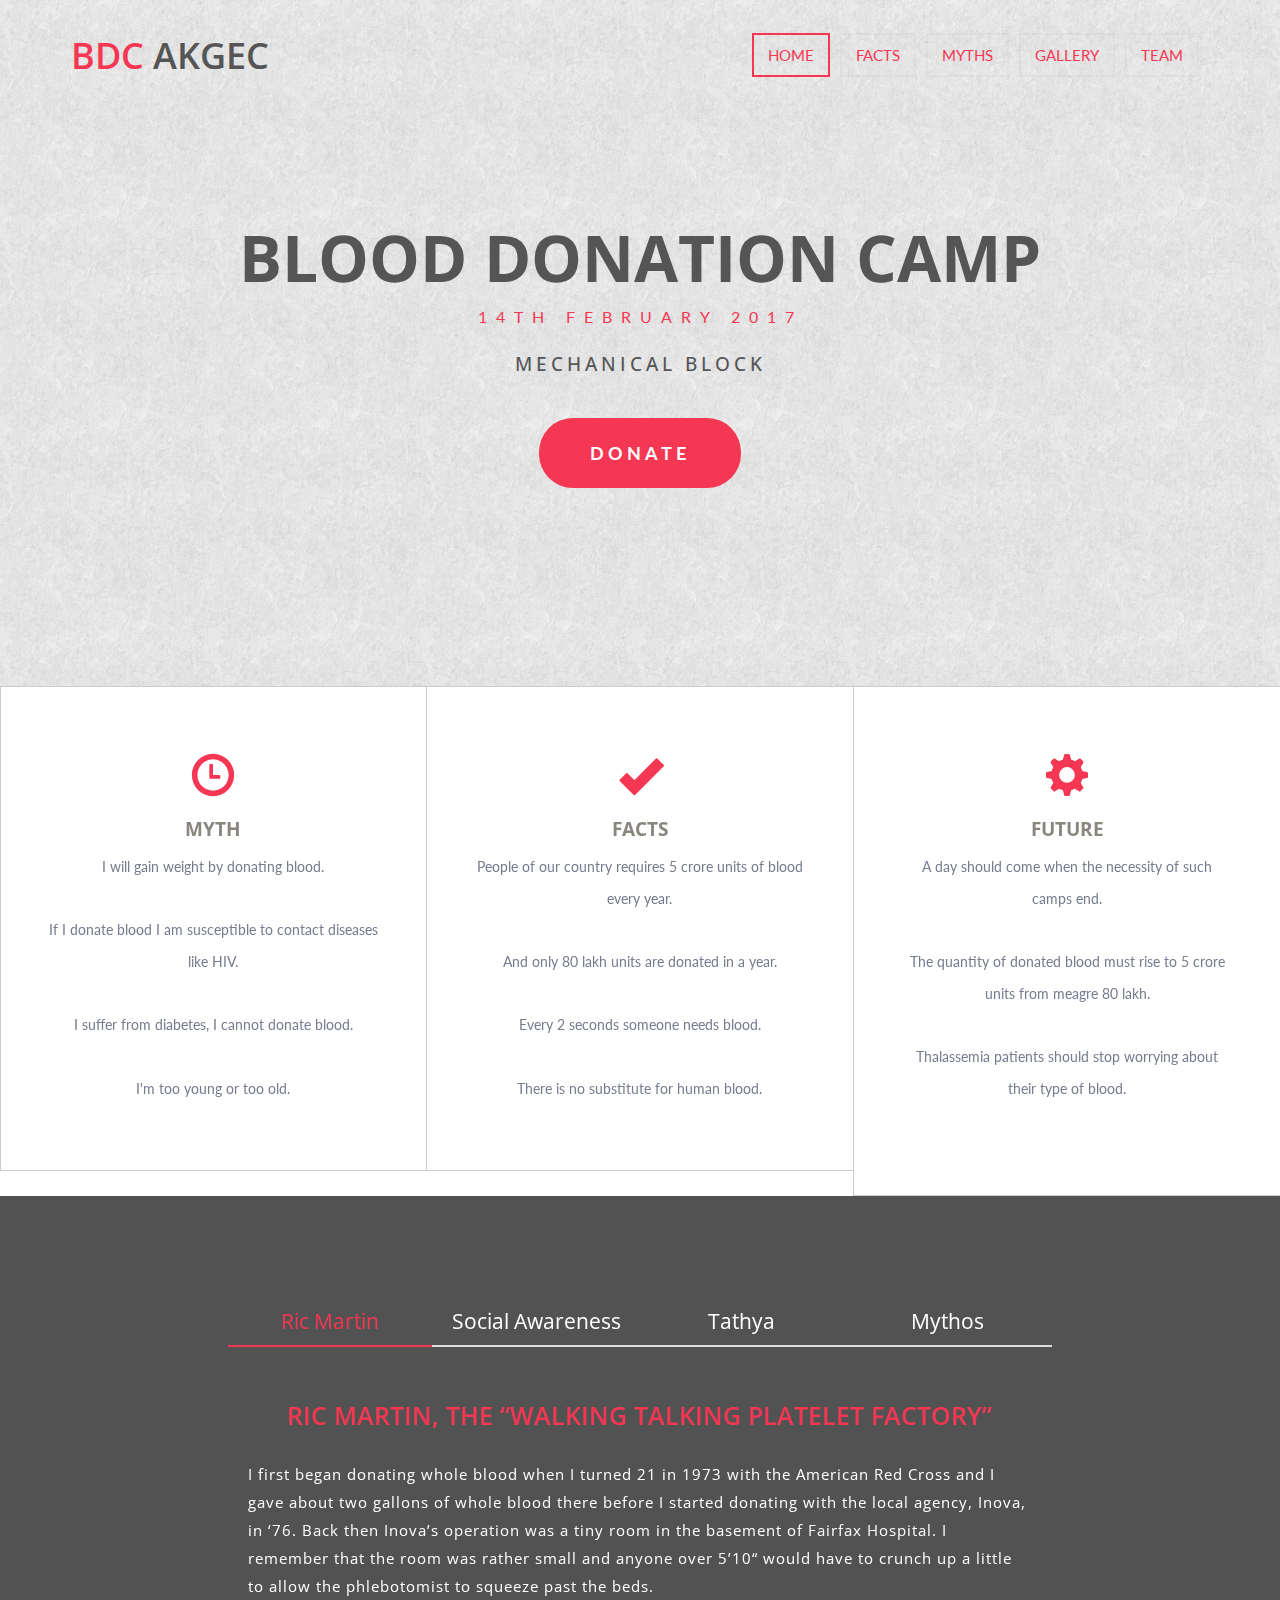
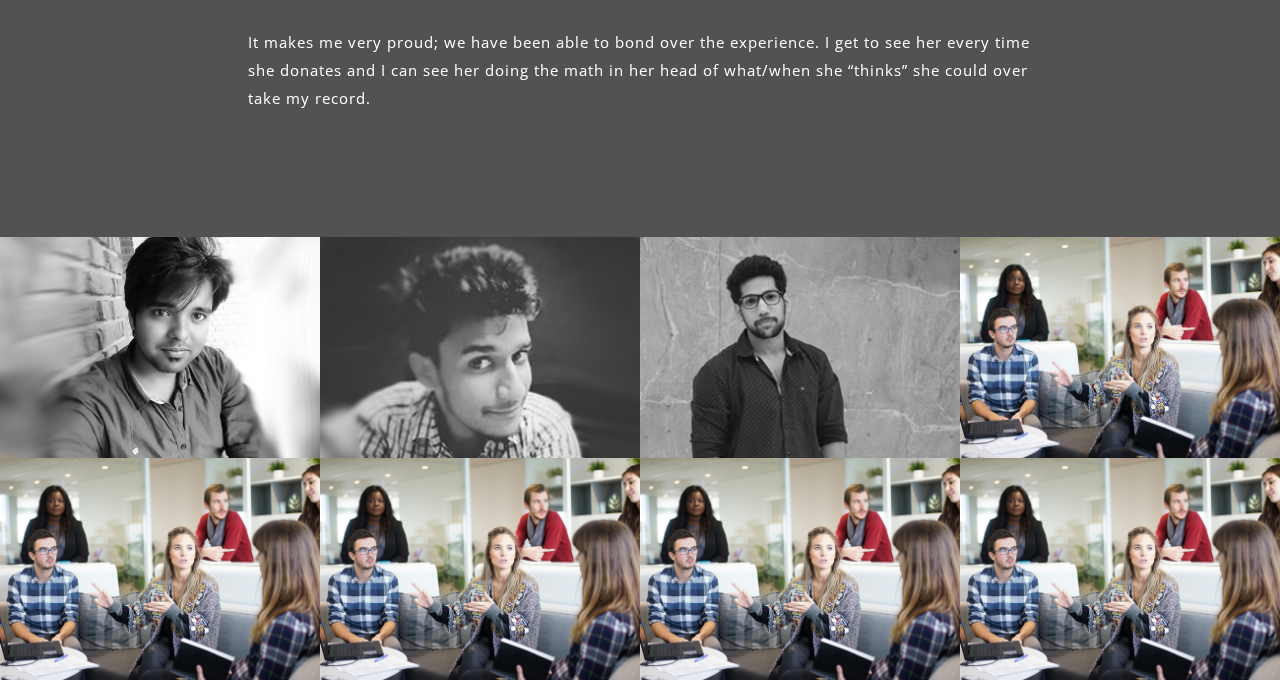
==== index.html @ 6aeff3e8 "Integrated code alongwith design" ====
<!--
author: W3layouts
author URL: http://w3layouts.com
License: Creative Commons Attribution 3.0 Unported
License URL: http://creativecommons.org/licenses/by/3.0/
-->
<!DOCTYPE html>
<html lang="en">
<head>
<title>Controller a Corporate Category Flat Bootstrap Responsive Website Template | Home :: w3layouts</title>
<!-- for-mobile-apps -->
<meta name="viewport" content="width=device-width, initial-scale=1">
<meta http-equiv="Content-Type" content="text/html; charset=utf-8" />
<meta name="keywords" content="Controller Responsive web template, Bootstrap Web Templates, Flat Web Templates, Android Compatible web template, 
Smartphone Compatible web template, free webdesigns for Nokia, Samsung, LG, SonyEricsson, Motorola web design" />
<script type="application/x-javascript"> addEventListener("load", function() { setTimeout(hideURLbar, 0); }, false);
		function hideURLbar(){ window.scrollTo(0,1); } </script>
<!-- //for-mobile-apps -->
<link href="css/bootstrap.css" rel="stylesheet" type="text/css" media="all" />
<link href="css/style.css" rel="stylesheet" type="text/css" media="all" />
<link href="css/font-awesome.min.css" rel="stylesheet" type="text/css" media="all" />

<link href='//fonts.googleapis.com/css?family=Open+Sans:400,300,300italic,400italic,600,600italic,700,700italic,800,800italic' rel='stylesheet' type='text/css'>
		<link rel="stylesheet" type="text/css" href="css/default.css" />
		<link rel="stylesheet" type="text/css" href="css/component.css" />
		<script src="js/modernizr.custom.js"></script>
<!-- start-smoth-scrolling -->
	<!-- jQuery CDN -->
	<script src="https://ajax.googleapis.com/ajax/libs/jquery/3.1.1/jquery.min.js"></script>
	<script type="text/javascript" src="https://code.jquery.com/jquery-2.1.1.min.js"></script>

<!-- Validation script -->
<script type="text/javascript" src="js/script.js"></script>

<style>
	.nav-tabs { border-bottom: 2px solid #DDD; }
    .nav-tabs > li.active > a, .nav-tabs > li.active > a:focus, .nav-tabs > li.active > a:hover { border-width: 0; }
    .nav-tabs > li > a { border: none; color: #fff; }
        .nav-tabs > li.active > a, .nav-tabs > li > a:hover { border: none; color: #f53753 !important; background: transparent; }
        .nav-tabs > li > a::after { content: ""; background: #f53753; height: 2px; position: absolute; width: 100%; left: 0px; bottom: -1px; transition: all 250ms ease 0s; transform: scale(0); }
    .nav-tabs > li.active > a::after, .nav-tabs > li:hover > a::after { transform: scale(1); }
.tab-nav > li > a::after { background: #21527d none repeat scroll 0% 0%; color: #fff; }
.tab-pane { padding: 15px 0; }
.tab-content{padding:20px}

.card { margin-bottom: 20px; }

.nav-tabs>li.active>a, .nav-tabs>li.active>a:hover, .nav-tabs>li.active>a:focus {
    color: #555;
    cursor: default;
    background-color: transparent !important;
    border-bottom-color: transparent;
}

.btn-default:hover {
    color: #525252;
    background-color:#fff;
    border-color: #adadad;
    
}
body > section, .footer {
    padding: 70px 0;
    background-color: #525252;
}

</style>
</head>
<body>


										


<!-- banner -->
	<div class="banner">
		<div class="container">
			<nav class="navbar navbar-default">
				<div class="navbar-header navbar-left">
					<button type="button" class="navbar-toggle collapsed" data-toggle="collapse" data-target="#bs-example-navbar-collapse-1">
						<span class="sr-only">Toggle navigation</span>
						<span class="icon-bar"></span>
						<span class="icon-bar"></span>
						<span class="icon-bar"></span>
					</button>
					<h1><a class="navbar-brand" href="index.html" style="font-weight:600;"><span>BDC</span> <span style="color:#555;">AKGEC</span><span></span></a></h1>
				</div>
				<!-- Collect the nav links, forms, and other content for toggling -->
							  
				<div class="collapse navbar-collapse navbar-right" id="bs-example-navbar-collapse-1">
					    <ul class="nav navbar-nav">
          						<li class="active"><a href="#" style="color:#f53753;">Home</a></li>
           							
								
								<li><a class="active" href="#">Facts</a></li> 
								<li><a href="#facts">Myths</a></li> 
								<li><a href="#">gallery</a></li> 
								<li><a href="#">team</a></li> 
         				</ul>
       						 </div>
        				<!-- /.navbar-collapse -->
						 </nav>	   
				
				</div>
				<div class="clearfix"></div>
		<div class="container">		
			<div class="row">
				<div class="col-lg-12 col-sm-12 col-md-12 col-xs-12 text-center">
					<div class="w3l_banner_info">
			
									 <h4>BLOOD DONATION CAMP</h4>
									<p>14TH FEBRUARY 2017</p>
									<h5>MECHANICAL BLOCK</h5>
									<button class="btn btn-5 btn-5a icon-heart" data-toggle="modal" data-target="#register"><span>DONATE</span></button>
									
										
									
																			
					</div>	
				</div>
				<div class="col-lg-3">
				</div>
			</div>
		</div>	

									<!-- Modal -->

										<div id="register" class="modal fade" role="dialog">
										  <div class="modal-dialog">

										    <!-- Modal content-->
										    <div class="modal-content">
										      <div class="modal-header" style="background-color:#f53753;">
										        <button type="button" class="close" data-dismiss="modal">&times;</button>
										        <h3 class="modal-title" style="color: #fff; letter-spacing: 3px;">REGISTER YOURSELF</h3>
										      </div>
										      <div class="modal-body">
										     

													<form class="form-horizontal" id="registration_form" method="POST" action="registration.php">
														<div id="recordsfound" style="color:red;">Type In Your Student No:</div>

													 <div class="form-group text-left">
													    <label class="control-label col-sm-4" for="student_no">Student Number:</label>
													    <div class="col-sm-6"> 
													      <input type="text" class="form-control" id="student_no" name="studentno" placeholder="Enter Student No.">
													    <span id="student_no_error"></span>
													    </div>
													    
													  </div> 

													  <div class="form-group">
													    <label class="control-label col-sm-4 text-left" for="student_name">Name:</label>
													    <div class="col-sm-6">
													      <input type="name" class="form-control" id="student_name" name="name" placeholder="Enter Name">
													    <span id="student_name_error"></span>
													    </div>
													    
													  </div>

													 


													<div class="form-group">
													<label class="control-label col-sm-4" for="student_year">Year:</label>
													  <div class="col-sm-6"> 
													  <select class="form-control" id="student_year" name="year">
													    <option value="1">1</option>
													    <option value="2">2</option>
													    <option value="3">3</option>
													    <option value="4">4</option>
													  </select>
													  </div>
													</div>

													<div class="form-group">
													<label class="control-label col-sm-4" for="student_blood">Blood Group:</label>
													  <div class="col-sm-6">
													  <select class="form-control" id="student_blood" name="bloodgroup">
													   <option value="A+">A+</option>
											 				<option value="A-">A-</option>
											  				<option value="AB+">AB+</option>
											  				<option value="AB-">AB-</option>
											  				<option value="B+">B+</option>
											  				<option value="B-">B-</option>
											  				<option value="O+">O+</option>
											  				<option value="O-">O-</option>
													 </select>
													  </div>
													</div>

													<div class="form-group">
														<label class="control-label col-sm-4" for="student_gender">Gender:</label>
														<div class="col-sm-6 radio">
															<label class="radio-inline">
														      <input type="radio" name="gender" id="student_gender" value="male" checked>Male
														    </label>
														    <label class="radio-inline" style="margin-left:36.2%;">
														      <input type="radio" name="gender" value="female">Female
														    </label>
														</div>
													  </div>


													<div class="form-group">
													    <label class="control-label col-sm-4 text-left" for="contact_email">Email ID:</label>
													    <div class="col-sm-6"> 
													      <input type="email" class="form-control" id="contact_email" placeholder="Enter Email" name="email">
													      <span id="contact_email_error"></span>	
													    </div>
													  </div>

													  <div class="form-group">
													    <label class="control-label col-sm-4" for="contact_no">Contact No:</label>
													    <div class="col-sm-6"> 
													      <input type="number" class="form-control" id="contact_no" placeholder="Enter Contact No." name="contactno" maxlength="11">
													    <span id="contact_no_error"></span>	
													    </div>
													  </div> 
													 
														<div class="col-sm-6 col-sm-offset-4 radio">
														  <label class="radio-inline">
														      <input type="radio" name="hosteller" checked value="1" id="student_hosteller">Hosteller
														    </label>
														    <label class="radio-inline" style="">
														      <input type="radio" name="hosteller" value="0" id="student_hosteller">Day Scholar
														    </label>
													  	</div>
										      
										      <!-- body end -->
										              <div class="modal-footer text-center">
										              	<div class="text-center">
												          <input type="submit" name="submit" class="btn" value="Register" id="register-btn" style="padding: 10px 30px 10px 30px !important; background-color: #f53753 !important;border-radius:0px;"></input>
												        </div>  
												      </div>    
												    </form>
												    </div>
												 </div>
											 </div>
										   </div>				
	</div>
	
	
<!-- //banner -->	

 <!-- /services -->
<div class="service container-fluid" id="facts">
   
    
     	<div class="row services-gds agile-info" style="margin-right: 0px; margin-left: 0px;">
			<div class="col-md-4 col-sm-12 col-xs-12 col-lg-4 list-gds text-center">
				<span class="glyphicon glyphicon-time icon" aria-hidden="true"></span>
				<h4>MYTH</h4>
				<p>I will gain weight by donating blood.<br><br>

												If I donate blood I am susceptible to contact diseases like HIV.<br><br>

												I suffer from diabetes, I cannot donate blood.<br><br>

												I'm too young or too old.</p>
			</div>
			<div class="col-md-4 col-sm-12 col-xs-12 col-lg-4 list-gds text-center">
				<span class="glyphicon glyphicon-ok icon" aria-hidden="true"></span>
				<h4>FACTS</h4>
				<p>People of our country requires 5 crore units of blood every year.<br><br>

												And only 80 lakh units are donated in a year.<br><br>

												Every 2 seconds someone needs blood.<br><br>

												There is no substitute for human blood.</p>
			</div>
			<div class="col-md-4 col-sm-12 col-xs-12 col-lg-4 list-gds text-center" style="">
				<span class="glyphicon glyphicon-cog" aria-hidden="true"></span>
				<h4>FUTURE</h4>
				<p>A day should come when the necessity of such camps end.<br><br>

												The quantity of donated blood must rise to 5 crore units from meagre 80 lakh.<br><br>

												Thalassemia patients should stop worrying about their type of blood.</p>	
			</div>
				

					
		</div>
        
	 
  </div>
	<!-- //services -->

	<!-- ======================= tabs ===================================== -->

	    <!-- Header -->
    <section>
        <div class="text-vertical-center">
            
            
            
             

        <div class="row" style="margin-right:0px; margin-left:0px;">
            <div class="col-md-8 col-sm-8 col-lg-8 col-md-offset-2 col-lg-offset-2 col-sm-offset-2" style="margin-top:30px;">
            <!-- Nav tabs --><div class="card">
                                    <ul class="nav nav-tabs" role="tablist">
                                        <li role="presentation" class="active text-center" style="width:25%;color:#fff; font-family: 'Open Sans', sans-serif; font-size:21px;"><a href="#ric" aria-controls="cases"  role="tab" data-toggle="tab">Ric Martin</a></li>
                                        <li role="presentation" class="text-center" style="width:25%;color:#fff; font-family: 'Open Sans', sans-serif; font-size:21px;"><a href="#social" aria-controls="" role="tab" data-toggle="tab">Social Awareness</a></li>
                                        <li role="presentation" class="text-center" style="width:25%;color:#fff; font-family: 'Open Sans', sans-serif; font-size:21px;"><a href="#tathya" aria-controls="act" role="tab" data-toggle="tab">Tathya</a></li>
                                        <li role="presentation" class="text-center" style="width:25%;color:#fff; font-family: 'Open Sans', sans-serif; font-size:21px;"><a href="#mythos" aria-controls="act" role="tab" data-toggle="tab">Mythos</a></li>
                                        
                                    </ul>
                                 
                             </div>
                                <!-- Tab panes -->
                                <div class="tab-content card" style="line-height: 28px;">
                                                
                                                <div role="tabpanel" class="tab-pane active" id="ric">
                                                <a href="#case-modal" data-toggle="modal" style="text-decoration:none; color:#525252;">
                                                <h3 class="text-center" style="color:#f53753;  font-family: 'Open Sans', sans-serif; font-weight:600 !important; margin-bottom:30px;font-size:25px;">RIC MARTIN, THE “WALKING TALKING PLATELET FACTORY”</h3>
                                                <p style="font-family: 'Open Sans', sans-serif; font-size:15px; color:#fff; letter-spacing: 1px;">
                                               		I first began donating whole blood when I turned 21 in 1973 with the American Red Cross and I gave about two gallons of whole blood there before I started donating with the local agency, Inova, in ‘76. Back then Inova’s operation was a tiny room in the basement of Fairfax Hospital. I remember that the room was rather small and anyone over 5’10“ would have to crunch up a little to allow the phlebotomist to squeeze past the beds.<br><br>

													It makes me very proud; we have been able to bond over the experience. I get to see her every time she donates and I can see her doing the math in her head of what/when she “thinks” she could over take my record.
                                               	</p></a>
                                                </div>
                                                <div role="tabpanel" class="tab-pane" id="social" style="margin-bottom:40px;">
                                                <a href="#case-modal" data-toggle="modal" style="text-decoration:none; color:#525252;">
                                                <h3 class="text-center" style="color:#f53753;  font-family: 'Open Sans', sans-serif; font-weight:600 !important; margin-bottom:30px;font-size:25px;">SOCIAL AWARENESS</h3>
                                                <p style="font-family: 'Open Sans', sans-serif; font-size:15px;color:#fff; letter-spacing: 1px;">
                                                One single donation can be split into three separate parts, helping save or improve the lives of patients. Just three teaspoons of blood can save the life of a premature baby. If you donate blood, you can help in saving lives of many patients.<br><br>

												It is a good idea to check the safety and hygiene standards of the local camps before you sign up. “Make sure that the vials and syringes being used are new and they are not reusing their syringes,” The attendants and doctors should be wearing gloves while handling the blood and should dispose of syringes and testing plates immediately after use.</p></a>
                                                </div>
                                                <div role="tabpanel" class="tab-pane" id="tathya">
                                                <a href="#case-modal" data-toggle="modal" style="text-decoration:none; color:#525252;">
                                                <h3 class="text-center" style="color:#f53753;  font-family: 'Open Sans', sans-serif; font-weight:600 !important; margin-bottom:30px;font-size:25px;">TATHYA</h3>
                                                <p style="font-family: 'Open Sans', sans-serif; font-size:15px;color:#fff; letter-spacing: 1px;">
                                                The average red blood cell transfusion is approximately 3 pints.<br><br>

												More than 1 million new people are diagnosed with cancer each year. Many of them will need blood, sometimes daily, during their chemotherapy treatment.<br><br>

												Healthy donor may donate red blood cells every 56 days, or double red cells every 112 days.<br><br>

												If you began donating blood at age 18 and donated every 90 days until you reached 60, you would have donated 30 gallons of blood, potentially helping save more than 500 lives!</p></a>
                                                </div>
                                                <div role="tabpanel" class="tab-pane" id="mythos">
                                                <a href="#case-modal" data-toggle="modal" style="text-decoration:none; color:#525252;">
                                                <h3 class="text-center" style="color:#f53753;  font-family: 'Open Sans', sans-serif; font-weight:600 !important; margin-bottom:30px;font-size:25px;">MYTHOS</h3>
                                                <p style="font-family: 'Open Sans', sans-serif; font-size:15px;color:#fff;letter-spacing: 1px;">
                                                Blood donation will take a lot of time.<br><br>

												People with infections, high cholesterol, diabetes or hypertension cannot donate blood.<br><br>

												I have already donated blood once this year, I can’t donate again.<br><br>

												If I donate blood I am susceptible to contract diseases like HIV.<br><br>

												I suffer from diabetes, I cannot donate blood.</p></a>
                                                </div>
                                                
                                </div>
                                        
            </div>
    </div>

           
            
        </div>
  </section>

  <!-- ================================= TEAM ============================================ -->

  <div class="content-bottom">
		<div class="content-in">
            <div class="port effect-1">
                <div class="image-box">
                   <img src="images/ankit.png" alt="" class="img-responsive">
               </div>
                <div class="text-desc">
                    <p style="font-size:17px;font-weight:700;line-height: 24px !important;">ANKIT<br>YADAV</p><br>
                    <p style="line-height: 19px !important;">Web Developer,<br> SDC</p>
                </div>
           </div>
         </div>
		<div class="content-in">
            <div class="port effect-1">
                <div class="image-box">
                   <img src="images/pranav.png" alt="" class="img-responsive">
               </div>
                <div class="text-desc">
                    <p style="font-size:17px;font-weight:700;line-height: 24px !important;">PRANAV<br>CHAUDHARY</p><br>
                    <p style="line-height: 19px !important;">Web and Graphic Designer, SDC</p>
                </div>
           </div>
         </div>
         <div class="content-in">
            <div class="port effect-1">
                <div class="image-box">
                   <img src="images/kunal.png" alt="" class="img-responsive">
               </div>
                <div class="text-desc">
                    <p style="font-size:17px;font-weight:700;line-height: 24px !important;">KUNAL<br>CHAUDHARY</p><br>
                    <p style="line-height: 19px !important;">Web and Graphic Designer, SDC</p>
                </div>
           </div>
         </div>
         <div class="content-in">
            <div class="port effect-1">
                <div class="image-box">
                   <img src="images/g1.jpg" alt="" class="img-responsive">
               </div>
                <div class="text-desc">
                    <p style="font-size:17px;font-weight:700;line-height: 24px !important;"><br>CHAUDHARY</p><br>
                    <p style="line-height: 19px !important;">Web and Graphic Designer, SDC</p>
                </div>
           </div>
         </div>
         <div class="content-in">
            <div class="port effect-1">
                <div class="image-box">
                   <img src="images/g1.jpg" alt="" class="img-responsive">
               </div>
                <div class="text-desc">
                    <p style="font-size:17px;font-weight:700;line-height: 24px !important;">KUNAL<br>CHAUDHARY</p><br>
                    <p style="line-height: 19px !important;">Web and Graphic Designer, SDC</p>
                </div>
           </div>
         </div>
         <div class="content-in">
            <div class="port effect-1">
                <div class="image-box">
                   <img src="images/g1.jpg" alt="" class="img-responsive">
               </div>
                <div class="text-desc">
                    <p style="font-size:17px;font-weight:700;line-height: 24px !important;">KUNAL<br>CHAUDHARY</p><br>
                    <p style="line-height: 19px !important;">Web and Graphic Designer, SDC</p>
                </div>
           </div>
         </div>
         <div class="content-in">
            <div class="port effect-1">
                <div class="image-box">
                   <img src="images/g1.jpg" alt="" class="img-responsive">
               </div>
                <div class="text-desc">
                    <p style="font-size:17px;font-weight:700;line-height: 24px !important;">KUNAL<br>CHAUDHARY</p><br>
                    <p style="line-height: 19px !important;">Web and Graphic Designer, SDC</p>
                </div>
           </div>
         </div>
         <div class="content-in">
            <div class="port effect-1">
                <div class="image-box">
                   <img src="images/g1.jpg" alt="" class="img-responsive">
               </div>
                <div class="text-desc">
                    <p style="font-size:17px;font-weight:700;line-height: 24px !important;">KUNAL<br>CHAUDHARY</p><br>
                    <p style="line-height: 19px !important;">Web and Graphic Designer, SDC</p>
                </div>
           </div>
         </div>
        <div class="clearfix"> </div>
</div>


	
<!-- for bootstrap working -->
<!-- js -->
    <!-- jQuery -->
    <script src="js/jquery.js"></script>

    <!-- Bootstrap Core JavaScript -->
    <script src="js/bootstrap.min.js"></script>

<script type="text/javascript" src="js/jquery-2.1.4.min.js"></script>
<!-- //js -->
<script>
					$('ul.nav li.dropdown').hover(function() {
 						 $(this).find('.dropdown-menu').stop(true, true).delay(200).fadeIn(500);
							}, function() {
  								$(this).find('.dropdown-menu').stop(true, true).delay(200).fadeOut(500);
							});
				</script>	
					<!--banner Slider starts Here-->
						<script src="js/responsiveslides.min.js"></script>
							<script>
								// You can also use "$(window).load(function() {"
								$(function () {
								  // Slideshow 4
								  $("#slider3").responsiveSlides({
									auto: true,
									pager:true,
									nav:false,
									speed: 500,
									namespace: "callbacks",
									before: function () {
									  $('.events').append("<li>before event fired.</li>");
									},
									after: function () {
									  $('.events').append("<li>after event fired.</li>");
									}
								  });
							
								});
							 </script>

							<!--banner Slider starts Here-->
	<script>
								// You can also use "$(window).load(function() {"
								$(function () {
								  // Slideshow 4
								  $("#slider4").responsiveSlides({
									auto: true,
									pager:false,
									nav:true,
									speed: 500,
									namespace: "callbacks",
									before: function () {
									  $('.events').append("<li>before event fired.</li>");
									},
									after: function () {
									  $('.events').append("<li>after event fired.</li>");
									}
								  });
							
								});
							 </script>


<!-- button donate  -->




<!-- start-smoth-scrolling -->
<script type="text/javascript" src="js/move-top.js"></script>
<script type="text/javascript" src="js/easing.js"></script>
<script type="text/javascript">
	jQuery(document).ready(function($) {
		$(".scroll").click(function(event){		
			event.preventDefault();
			$('html,body').animate({scrollTop:$(this.hash).offset().top},1000);
		});
	});
</script>
	<script src="js/bootstrap.js"></script>
<!-- //for bootstrap working -->
</body>
</html>
---- css/style.css ----
/*--
Author: W3layouts
Author URL: http://w3layouts.com
License: Creative Commons Attribution 3.0 Unported
License URL: http://creativecommons.org/licenses/by/3.0/
--*/
html, body{
    font-size: 100%;
	font-family: 'Open Sans', sans-serif;
	background:#ffffff;
	margin: 0;
  padding-right: 0 !important;
}
p,ul li,ol li{
	margin:0;
	font-size:14px;
}
h1,h2,h3,h4,h5,h6{
	margin:0;
    font-family: 'Open Sans', sans-serif;
}
ul,label{
	margin:0;
	padding:0;
}
body a:hover{
	text-decoration:none;
}
input[type="submit"],input[type="reset"],.w3layouts_mail_grid_left2 a,.w3agile_similar_post_left ul li a,.w3agile_similar_post_left h4 a,.w3l_categories ul li a,.agileits_recent_posts_gridr h4 a,.agileits_recent_posts_gridr ul li a,.w3agile_blog_left_grid_r ul li a,.w3ls_choose_us_right ul li a,.agileinfo_services_grid1 h4,.agileinfo_services_grid1_pos,.w3agile_footer_grid_left a,.agileinfo_footer_bot_right p a{
	transition: .5s ease-in;
	-webkit-transition: .5s ease-in;
	-moz-transition: .5s ease-in;
	-o-transition: .5s ease-in;
	-ms-transition: .5s ease-in;
}
/*-- banner --*/
.banner{
	background:url(../images/banner-1.jpg) no-repeat 0px 0px;
	background-size:cover;
	-webkit-background-size:cover;
	-moz-background-size:cover;
	-o-background-size:cover;
	-ms-background-size:cover;
	    min-height: 790px;
}
.banner1{
	background:url(../images/banner.jpg) no-repeat 0px 0px;
	background-size:cover;
	-webkit-background-size:cover;
	-moz-background-size:cover;
	-o-background-size:cover;
	-ms-background-size:cover;
	min-height:300px;
}
/*-- nav --*/
.navbar-default {
    background: none;
    border: none;
}
.navbar {
    margin-bottom: 0;
}
.navbar-brand {
    height: 84px;
    padding: 0px 0 0;
    font-size:1em;
    line-height: 45px;
	font-weight:900;
}
.navbar-brand span {
   Color: #f53753;
}
/*----navbar-nav----*/
.top-nav ul li a{
	color: #f53753;
	padding: 0.2em 1em;
  margin-left: 20%;
	font-size: 1.05em;
	font-weight: 400;
	text-align: center;
	text-transform: uppercase;
	position: relative;
	font-weight: 500;
}
.top-nav ul li.active a,
.top-nav ul li a:hover{
	color:#f53753;
}
.logo a{
	display:block;
}
/* top-nav */
.top-nav:before,
.top-nav:after {
    content: " ";
    display: table;
}
.top-nav:after {
    clear: both;
}
nav {
	position: relative;
	margin: 2.4% 0 0 5.5%;
}
nav ul {
	padding: 0;
	float: left;
	margin: 0.9em 0;
}
nav a {
	color: #fff;
	display: inline-block;
	text-align: center;
	text-decoration: none;
	line-height: 40px;
}

.navbar-nav > li > a {
    padding: 10px 14px;
    font-size: 1.1em;
    font-weight: 400;
    text-align: center;
    text-transform: uppercase;
    position: relative;
    border: 2px solid rgba(74, 73, 73, 0.04);
	
}
.navbar-inverse .navbar-nav > .active > a, .navbar-inverse .navbar-nav > .active > a:hover, .navbar-inverse .navbar-nav > .active > a:focus {
   color: #f53753!important;
    background: none!important;
}
.navbar-inverse .navbar-nav > li > a:hover, .navbar-inverse .navbar-nav > li > a:focus {
    color: #f53753!important;
    background-color: transparent;
}
.navbar-inverse .navbar-nav > li > a {
    color: #202242!important;
}
.navbar-inverse .navbar-nav > .open > a, .navbar-inverse .navbar-nav > .open > a:hover, .navbar-inverse .navbar-nav > .open > a:focus {
  color: #202242!important;
    background: none!important;
}

.navbar-default .navbar-brand {
    color: #fff!important;
}
.dropdown-menu > li > a {
    display: block;
        padding: 3px 27px;
	   color: #fff;
}
.navbar-inverse {
    background: none!important;
    border: none!important;
}
.container-fluid {
    padding-right: 15px;
    padding-left: 15px;
    margin-right: auto;
    margin-left: auto;
    padding: 0!important;
}
.navbar-inverse .navbar-collapse, .navbar-inverse .navbar-form {
    border: none!important;
    background: none!important;
}
.navbar-default .navbar-nav > li > a {
    color: #fff!important;
	    margin-right: 10px;
}
.navbar-nav {
    margin: 0!important;
}
.navbar-inverse .navbar-nav > .active > a, .navbar-inverse .navbar-nav > .active > a:hover, .navbar-inverse .navbar-nav > .active > a:focus {
    color: #ffe13e!important;
    background: none!important;
	border: 2px solid #f53753;
}
.navbar-right {
    float: right!important;
    margin-left:8em !important;
}
.navbar {
    position: relative;
    min-height: 0;
	 
    margin: 0!important;
	margin-top: 2em!important;
    border: 1px solid transparent;
    margin-left: 0%!important;
}
.navbar-default .navbar-nav > .open > a, .navbar-default .navbar-nav > .open > a:hover, .navbar-default .navbar-nav > .open > a:focus {
    color:#f53753;
    background: none!important;
	border: 2px solid #f53753;
}
.navbar-default .navbar-nav > .active > a, .navbar-default .navbar-nav > .active > a:hover, .navbar-default .navbar-nav > .active > a:focus {
    color: #f53753;
    background: none!important;
	border: 2px solid #f53753;
}
.navbar-default .navbar-nav > li > a:hover, .navbar-default .navbar-nav > li > a:focus {
    color: #f53753;
     background: none!important;
    border: 2px solid #f53753;
}

.navbar-default .navbar-nav > li > a {
    color: #f53753 !important;
    margin-right: 10px;
    }
.dropdown-menu {
    position: absolute;
    top: 100%;
    left: 0;
    z-index: 1000;
    display: none;
    float: left;
    min-width: 120px!important;
    padding: 5px 0;
    margin: 2px 0 0;
    font-size: 14px;
    text-align: left;
    list-style: none;
      background-color: rgba(82, 89, 99, 0.48);
    -webkit-background-clip: padding-box;
    background-clip: padding-box;
    border: 1px solid #ccc;
    border: 1px solid rgba(0, 0, 0, .15);
    border-radius:0px!important;
    -webkit-box-shadow: 0 6px 12px rgba(0, 0, 0, .175);
    box-shadow: 0 6px 12px rgba(0, 0, 0, .175);
    -webkit-transition-property: left, right;
    transition-property: left, right;
    -webkit-transition-duration: 0.3s;
    transition-duration: 0.3s;
    -webkit-transition-timing-function: ease-out;
    transition-timing-function: ease-out;
}
.dropdown-menu > li > a:hover, .dropdown-menu > li > a:focus {
       color: #f53753;
    text-decoration: none;
    background-color: #212121;
}
/*-- //nav --*/
/*-- social-icons --*/
ul.top-links li {
       margin-right: 19px;
    display: inline-block;
}
ul.top-links {
 float: right!important;
      margin-top: 0;
}
ul.top-links li a i.fa {
    color: #f53753;
    font-size: 15px;
    border-radius: 50%;
    -webkit-border-radius: 50%;
    -moz-border-radius: 50%;
    -o-border-radius: 50%;
    -ms-border-radius: 50%;
    line-height: 36px;
    text-align: center;
    transition: all 0.5s ease-in-out;
    -webkit-transition: all 0.5s ease-in-out;
    -moz-transition: all 0.5s ease-in-out;
    -o-transition: all 0.5s ease-in-out;
    -ms-transition: all 0.5s ease-in-out;
}
ul.top-links li a i.fa:hover {
    color:#fff;
}
/*-- //social-icons --*/
/*--slider--*/
#slider2,
#slider3 {
  box-shadow: none;
  -moz-box-shadow: none;
  -webkit-box-shadow: none;
  margin: 0 auto;
}
.rslides_tabs li:first-child {
  margin-left: 0;
}
.rslides_tabs .rslides_here a {
  background: rgba(255,255,255,.1);
  color: #fff;
  font-weight: bold;
}
.events {
  list-style: none;
}
.callbacks_container {
  position: relative;
  float: left;
  width: 100%;
}
.callbacks {
  position: relative;
  list-style: none;
  overflow: hidden;
  width: 100%;
  padding: 0;
  margin: 0;
}
.callbacks li {
  position: absolute;
  width: 100%;
}
.callbacks img {
  position: relative;
  z-index: 1;
  height: auto;
  border: 0;
}
.callbacks .caption {
	display: block;
	position: absolute;
	z-index: 2;
	font-size: 20px;
	text-shadow: none;
	color: #fff;
	left: 0;
	right: 0;
	padding: 10px 20px;
	margin: 0;
	max-width: none;
	top: 10%;
	text-align: center;
}
.callbacks_nav {
    position: absolute;
    -webkit-tap-highlight-color: rgba(0,0,0,0);
    bottom:-35%;
    left: 0;
    z-index: 3;
    text-indent: -9999px;
    overflow: hidden;
    text-decoration: none;
    width:32px;
    height:32px;
    background: transparent url("../images/left.png") no-repeat left top;
}
 .callbacks_nav:hover{
  	opacity: 0.5;
  }
.callbacks_nav.next {
  left: auto;
   background: transparent url("../images/right.png") no-repeat right top;
      left:51%;
 }
 .callbacks_nav.prev {
	right: auto;
	background-position:left top;
	    left: 46%;
}
#slider3-pager a {
  display: inline-block;
}
#slider3-pager span{
  float: left;
}
#slider3-pager span{
	width:100px;
	height:15px;
	background:#fff;
	display:inline-block;
	border-radius:30em;
	opacity:0.6;
}
#slider3-pager .rslides_here a {
  background: #FFF;
  border-radius:30em;
  opacity:1;
}
#slider3-pager a {
  padding: 0;
}
#slider3-pager li{
	display:inline-block;
}
.rslides {
  position: relative;
  list-style: none;
  overflow: hidden;
  width: 100%;
  padding: 0;
}
.rslides li {
  -webkit-backface-visibility: hidden;
  position: absolute;
  display:none;
  width: 100%;
  left: 0;
  top: 0;
}
.rslides li{
  position: relative;
  display: block;
  float: left;
}
.rslides img {
  height: auto;
  border: 0;
  }
.callbacks_tabs{
       list-style: none;
    position: absolute;
    bottom: -39%;
    left: 42%;
    padding: 0;
    margin: 0;
    z-index: 990;
    display: block;
    text-align: center;
}
.slider-top span{
	font-weight:600;
}
.callbacks_tabs li{
       display: inline-block;
    margin: 0 7px;
}
/*----*/
.callbacks_tabs a{
 visibility: hidden;
}
.callbacks_tabs a:after {
    content: "\f111";
    font-size: 0;
    font-family: FontAwesome;
    visibility: visible;
    display: block;
    height: 12px;
    width: 12px;
    display: inline-block;
    background: #fff;
    border-radius: 50%;
    -webkit-border-radius: 50%;
    -o-border-radius: 50%;
    -moz-border-radius: 50%;
    -ms-border-radius: 50%;
}
.callbacks_here a:after{
	background: #f53753;
    border: 1px solid #f53753;
    height:1px;
    width:40px;
    border-radius: 0;
}
/*----*/
.w3l_banner_info{
    margin:4.5em auto 0;
    
}

.w3l_banner_info h4 {
    
    line-height: 2.5em;
    text-transform: uppercase;
    color: #555;
    font-weight: 700;
    padding-top: 20px;
    font-size:4em !important;
}
.w3l_banner_info h4 span{
	display: block;
    font-size: 2em;
    padding: .4em .5em;

	color:#fff;
}
.w3l_banner_info p {
    color: #f53753;
    font-size: 1.1em;
    text-transform: uppercase;
   letter-spacing: 11px;
   margin-bottom:1.0em;
}

.w3l_banner_info h5 {
    color: #555;
    font-size: 1.2em;
    text-transform: uppercase;
   letter-spacing: 4px;
   margin-bottom:1.5em;
   }

.w3l_banner_info h4 i{
	display: block;
    font-style: normal;
    padding: .4em .5em;
    color: #212121;
    width: 22%;
}
a.read{
	font-size:1.1em;
	color:#333;
	background:#fff;
	padding:0.6em 2em;
}
/* Underline From Center */
.hvr-underline-from-center {
  display: inline-block;
  vertical-align: middle;
  -webkit-transform: translateZ(0);
  transform: translateZ(0);
  box-shadow: 0 0 1px rgba(0, 0, 0, 0);
  -webkit-backface-visibility: hidden;
  backface-visibility: hidden;
  -moz-osx-font-smoothing: grayscale;
  position: relative;
  overflow: hidden;
}
.hvr-underline-from-center:before {
  content: "";
  position: absolute;
  z-index: -1;
  left: 50%;
  right: 50%;
  bottom: 0;
  background: #f53753;
  height:5px;
  -webkit-transition-property: left, right;
  transition-property: left, right;
  -webkit-transition-duration: 0.3s;
  transition-duration: 0.3s;
  -webkit-transition-timing-function: ease-out;
  transition-timing-function: ease-out;
}
.hvr-underline-from-center:hover:before, .hvr-underline-from-center:focus:before, .hvr-underline-from-center:active:before {
  left: 0;
  right: 0;
}
/*-- //banner --*/
/*-- /about --*/
#about {
    padding: 5em 0;
}
.wthree-ab-left img {
    width: 100%;
     padding:0;
}
.wthree-ab-right {
	 padding:2em 2em;
}
.wthree-ab-left {
    padding: 0;
}
.wthree-ab-right h2 {
    font-size: 2em;
    text-transform: uppercase;
    font-weight: bold;
    margin-bottom: 0.7em;
}
.wthree-ab-right p {
    font-size: 0.9em;
    color: #555;
    line-height: 1.9em;
}
.wthree-ab-right p {
    font-size: 0.9em;
    color: #555;
    line-height: 1.9em;
    margin-bottom: 1em;
}
.wthree-about{
    background: #eee;
	    transition: 0.5s all;
    -webkit-transition: 0.5s all;
    -moz-transition: 0.5s all;
    -o-transition: 0.5s all;
    -ms-transition: 0.5s all;
  
}
.wthree-about:hover{
	  box-shadow: 0 8px 17px 0 rgba(0,0,0,0.2),0 6px 20px 0 rgba(0,0,0,0.19);
    -webkit-box-shadow: 0 8px 17px 0 rgba(0,0,0,0.2),0 6px 20px 0 rgba(0,0,0,0.19);
    -moz-box-shadow: 0 8px 17px 0 rgba(0,0,0,0.2),0 6px 20px 0 rgba(0,0,0,0.19);
    -o-box-shadow: 0 8px 17px 0 rgba(0,0,0,0.2),0 6px 20px 0 rgba(0,0,0,0.19);
}
/*-- //about --*/
/*--content-bottom--*/
.content-in{
	width:25%;
	float:left;
}
/*----*/
.text-desc{
	position: absolute; 
	left: 0; top: 0;
	 background-color:#f53753;
	 height: 100%; 
	 opacity: 0;
	 width: 100%;
	 padding: 20px;
 }
/* effect-7 css */
.port{
	float: left;
	 width: 100%; 
	 position: relative; 
	 overflow: hidden;
	 text-align: center;
	 overflow: hidden;
 }
.port .text-desc{
	opacity: 0;
	 transition: 0.5s;
	 color: #fff;
 }
 .port .text-desc h6{
	    font-size: 1.2em;
    margin-bottom: 0.5em;
    text-transform: uppercase;
    font-weight: bold;
 }
.port .text-desc p{
	font-size: 0.9em;
    line-height: 2em;
    letter-spacing: 0px;
 }
.port.effect-1 img{
	transition: 0.5s; 
	position: relative;
	 width: 100%;
	 left: 0;
 }
.port.effect-1:hover img{
	left: 50%;
}
.port.effect-1 .text-desc{
	transform: perspective(600px) rotateY(90deg); 
	transform-origin: left center 0;
	 width: 50%;
	 position: absolute;
	 left: 0; top: 0; 
	padding: 4.4em 0.7em;
 }
.port.effect-1:hover .text-desc{
	opacity: 1; 
	transform: perspective(600px) rotateY(0deg);
	 z-index: 99;
}
/* effect-7 css end */
/*-- services --*/
.services-list {
    padding: 6em 0;
    background: #f7f7f7;
    text-align: center;
}
.services-gds {
    padding: 0;
}
.list-gds span {
    color: #f53753;
    font-size: 44px;
}
.list-gds{
	    border: 1px solid #ccc;
}
.list-gds p {
       font-size: 0.9em;
    line-height: 2.2em;
    color: #767C8E;
    padding: 0 30px;
}
.list-gds h4 {
      font-size: 1.4em;
    margin: 29px 0 27px;
    font-weight: bold;
    text-transform: uppercase;
}
.list-gds {
      padding: 66px 16px;
		transition:0.5s all;
	-webkit-transition:0.5s all;
	-moz-transition:0.5s all;
	-o-transition:0.5s all;
	-ms-transition:0.5s all;
}
.list-gds:hover{
      background: #222;
    background-size: cover;
    -webkit-background-size: cover;
    -o-background-size: cover;
    -ms-background-size: cover;
    -moz-background-size: cover;
	transition:0.5s all;
	-webkit-transition:0.5s all;
	-moz-transition:0.5s all;
	-o-transition:0.5s all;
	-ms-transition:0.5s all;	
}
.list-gds:hover.list-gds h4,.list-gds:hover.list-gds span{
	color:#fff;
		transition:0.5s all;
	-webkit-transition:0.5s all;
	-moz-transition:0.5s all;
	-o-transition:0.5s all;
	-ms-transition:0.5s all;
}
.list-gds:hover.list-gds p{
	color:#fff;
		transition:0.5s all;
	-webkit-transition:0.5s all;
	-moz-transition:0.5s all;
	-o-transition:0.5s all;
	-ms-transition:0.5s all;
}
.list-gds:nth-child(3){
	height:510px !important;
	border-right:none;
 
}
.list-gds:nth-child(2){
	border-left:none;
  border-right: none !important;
}
.list-gds:nth-child(4){
	
  border-left:none;
}
.agitsworkw3ls-grid{
	    background: url(../images/serve-img.jpg) no-repeat 0px 0px;
    background-size: cover;
    -webkit-background-size: cover;
    -moz-background-size: cover;
    -o-background-size: cover;
    -ms-background-size: cover;
	    min-height: 709px;
}
#service{
    padding: 6em 0 0 0;
        background: #f1f2f5;
}
.service-agileits {
    margin-top: 3em;
}
/*-- //services --*/
/*-- /team --*/
	#team {
		padding: 6em 0 5em 0;
		background: #e2e8ea;
	}
	.w3l-team-grid {
		text-align: center;
	}
	
/*-- //team --*/					
/*-- client --*/
.client-agile-info {
    background: url(../images/client.jpg) no-repeat 0px 0px;
    background-size: cover;
    -webkit-background-size: cover;
    -moz-background-size: cover;
    -o-background-size: cover;
    -ms-background-size: cover;
  min-height: 570px;
}
.client-top {
      padding-top: 5em;
}
.agileits-clients {
    padding-top: 3em;
}
h3.tittle.two {
    color: #fff;
	text-align: center;
}
.client_agile_info {
    border-bottom: 5px solid #fff;
    float: left;
    width: 47%;
    margin: 0 2% 0 0%;
    padding-bottom: 3em;
}
.client_agile_info img {
    width:9%;
	border-radius:50%;
	-o-border-radius:50%;
	-moz-border-radius:50%;
	-webkit-border-radius:50%;
	-ms-border-radius:50%;
}
.c-img i{
	 color:#fff;
	font-size: 2em;
	 margin-right:0.5em;
}
.agileits-clients h4 {
    color: #fff;
    text-transform: uppercase;
    font-weight: bold;
	font-size:1.2em;
}
.agileits-clients p {
    color: #dedcdc;
    line-height: 1.9em;
	font-size:0.95em;
	margin:1em 0;
}
/*-- //client --*/
/*-- /about-inner --*/
.banner.two{
	    background: url(../images/banner.jpg) no-repeat 0px 0px;
    background-size: cover;
    -webkit-background-size: cover;
    -moz-background-size: cover;
    -o-background-size: cover;
    -ms-background-size: cover;
    min-height: 350px;
}
.w3l-sub-head {
    text-align: center;
    padding-top: 6em;
}
.w3l-sub-head h2 {
	  text-transform:uppercase;
	  color:#fff;
	  font-size:2.5em;
	  font-weight:bold
}
/*--/team--*/
.agileits-team {
    padding:6em  0;
}
.our-staff-grid-wthree {
	margin-top:3em;
}
.our-staff-grid-wthree img {
	width:100%;
}
.our-staff-grid-wthree h4 {
    font-size: 1.4em;
    color: #222;
    font-weight: bold;
    margin: 1em 0 0.6em 0;
    text-transform: uppercase;
}
.our-staff-grid-wthree p {
	font-size:0.9em;
    line-height: 1.9em;
    color: #555;
    font-weight: 400;
}
.get{
	margin:0 auto;
}
.view {
  position: relative;
  text-align: center;
}
.view .mask,.view .content {
  width: 255px;
  height: 255px;
  position: absolute;
  overflow: hidden;
  top: 0;
  left: 0;
}
.view img {
   display: block;
   position: relative;
   width: 100%;
}
.view-seventh .mask {
      background-color: rgba(197, 43, 66, 0.78);
   -webkit-transform: rotate(0deg) scale(1);
   -moz-transform: rotate(0deg) scale(1);
   -o-transform: rotate(0deg) scale(1);
   -ms-transform: rotate(0deg) scale(1);
   transform: rotate(0deg) scale(1);
   -ms-filter: "progid: DXImageTransform.Microsoft.Alpha(Opacity=0)";
   filter: alpha(opacity=0);
   opacity: 0;
   -webkit-transition: all 0.1s ease-out;
   -moz-transition: all 0.1s ease-out;
   -o-transition: all 0.1s ease-out;
   -ms-transition: all 0.1s ease-out;
   transition: all 0.1s ease-out;
}
.view-seventh:hover .mask {
   -ms-filter: "progid: DXImageTransform.Microsoft.Alpha(Opacity=100)";
   filter: alpha(opacity=100);
   opacity: 1;
   -webkit-transform: translateY(0px) rotate(0deg);
   -moz-transform: translateY(0px) rotate(0deg);
   -o-transform: translateY(0px) rotate(0deg);
   -ms-transform: translateY(0px) rotate(0deg);
   transform: translateY(0px) rotate(0deg);
   -webkit-transition-delay: 0.1s;
   -moz-transition-delay: 0.1s;
   -o-transition-delay: 0.1s;
   -ms-transition-delay: 0.4s;
   transition-delay: 0.1s;
}
ul.staff-social-icons{
  margin: 7.5em 0 0 0;
  padding: 0;
}
ul.staff-social-icons li{
	display:inline-block;
}
ul.staff-social-icons li a  {
	webkit-transform: translateY(-200px);
  -moz-transform: translateY(-200px);
  -o-transform: translateY(-200px);
  -ms-transform: translateY(-200px);
  transform: translateY(-200px);
  -webkit-transition: all 0.2s ease-in-out;
  -moz-transition: all 0.2s ease-in-out;
  -o-transition: all 0.2s ease-in-out;
  -ms-transition: all 0.2s ease-in-out;
  transition: all 0.2s ease-in-out;
  	transition:0.5s all;
	-webkit-transition:0.5s all;
	-moz-transition:0.5s all;
	-o-transition:0.5s all;
	-ms-transition:0.5s all;
	color:#fff;
}
ul.staff-social-icons li a span:hover{
 opacity:0.6;
}
ul.staff-social-icons i.fa {
    background: #111;
    width: 32px;
    height: 32px;
    line-height: 32px;
    border-radius: 50%;
}
.view-seventh:hover ul.staff-social-icons li a span{
	  -webkit-transform: translateY(0px);
  -moz-transform: translateY(0px);
  -o-transform: translateY(0px);
  -ms-transform: translateY(0px);
  transform: translateY(0px);
  -webkit-transition-delay: 0.2s;
  -moz-transition-delay: 0.2s;
  -o-transition-delay: 0.2s;
  -ms-transition-delay: 0.2s;
  transition-delay: 0.2s;
  	transition:0.5s all;
	-webkit-transition:0.5s all;
	-moz-transition:0.5s all;
	-o-transition:0.5s all;
	-ms-transition:0.5s all;
}
ul.staff-social-icons li a span.facebook{
	background-position:0px 0px;
}
ul.staff-social-icons li a span.twitter{
	background-position: -36px 0px;
}
ul.social-icons li a:hover{
	opacity:0.7;
}
/*-- //team --*/
/*-- //about-inner --*/
/*-- portfolio--*/
.portfolio {
    padding: 6em 0;
}
figure {
    margin: 0;
    padding: 0;
    position: relative;
    display: block;
    cursor: pointer;
    overflow: hidden;
}

figure:hover figcaption {
    -ms-filter: progid:DXImageTransform.Microsoft.Alpha(Opacity=100);
    filter: alpha(opacity=100);
    opacity: 1;
    -webkit-transform: rotate(0);
    -moz-transform: rotate(0);
    -o-transform: rotate(0);
    -ms-transform: rotate(0);
    transform: rotate(0);
    top: 0;
}

figcaption {
    -ms-filter: progid:DXImageTransform.Microsoft.Alpha(Opacity=0);
    filter: alpha(opacity=0);
    opacity: 0;
    position: absolute;
    height: 100%;
    width: 100%;
	top: -100%;
    background: rgba(0,0,0,.5);
    color: #fff;
    -webkit-transition: all .5s ease;
    -moz-transition: all .5s ease;
    -o-transition: all .5s ease;
    -ms-transition: all .5s ease;
    transition: all .5s ease;
    -webkit-transition-delay: .5s;
    -moz-transition-delay: .5s;
    -o-transition-delay: .5s;
    -ms-transition-delay: .5s;
    transition-delay: .5s;
    -webkit-transform: rotate(360deg);
    -moz-transform: rotate(360deg);
    -o-transform: rotate(360deg);
    -ms-transform: rotate(360deg);
    transform: rotate(360deg);
	    text-align: center;
}

figcaption h3 {
    font-weight:bold;
    font-size: 1.6em;
    color: #f53753;
    padding: 10px 20px;
    margin-bottom: 0;
    position: relative;
    left: 100%;
    margin-top: 55px;
    -webkit-transition: all .5s;
    -moz-transition: all .5s;
    -o-transition: all .5s;
    -ms-transition: all .5s;
    transition: all .5s;
    -webkit-transition-delay: 1s;
    -moz-transition-delay: 1s;
    -o-transition-delay: 1s;
    -ms-transition-delay: 1s;
    transition-delay: 1s;
}

figcaption p {
    padding: 10px 20px;
    margin-bottom: 0;
    position: relative;
    left: 100%;
        font-size: 0.85em;
    line-height: 2em;
    -webkit-transition: all .5s;
    -moz-transition: all .5s;
    -o-transition: all .5s;
    -ms-transition: all .5s;
    transition: all .5s;
    -webkit-transition-delay: 1.3s;
    -moz-transition-delay: 1.3s;
    -o-transition-delay: 1.3s;
    -ms-transition-delay: 1.3s;
    transition-delay: 1.3s;
}

figure:hover h3,figure:hover p {
    left: 0;
}

figcaption a {
    color: #fff;
    border: 2px solid #fff;
    padding: 4px 10px;
    text-decoration: none;
}

figcaption a:hover {
    color: #4f5856;
    background: #fff;
}
.gallery {
    padding: 6em 0;
}
.ga-top{
	margin-bottom:3em;
}
/*-- /short-codes --*/
h3.hdg {
    font-size: 1.6em;
    color: #202020 !important;
    font-weight:bold;
	text-transform:uppercase;
}
.show-grid [class^=col-] {
	background: #fff;
	text-align: center;
	margin-bottom: 10px;
	line-height: 2em;
	border: 10px solid #f0f0f0;
}
.show-grid [class*="col-"]:hover {
	background: #e0e0e0;
}
.xs h3, h3.m_1{
	color:#000;
	font-size:1.7em;
	font-weight:300;
	margin-bottom: 1em;
}
.grid_3 p{
	color: #555;
	font-size: 0.85em;
	margin-bottom: 1em;
	font-weight: 300;
}
.grid_4{
	background:none;
	margin-top:30px;
}
.label {
	font-weight: 300 !important;
	-webkit-border-radius:4px;
	-moz-border-radius:4px;
	border-radius:4px;
} 
.input-group {
    margin-bottom: 20px;
} 
.grid_5{
	background:none;
	padding:2em 0 0 0;
}
.grid_5 h3, .grid_5 h2, .grid_5 h1, .grid_5 h4, .grid_5 h5, h3.hdg {
    margin-bottom: 0.5em;
    color: #333;
}
.grid_3 p{
  line-height: 2em;
  color: #888;
  font-size: 0.9em;
  margin-bottom: 1em;
  font-weight: 300;
}
.bs-docs-example {
  margin: 1em 0;
}
h1.t-button,h2.t-button,h3.t-button,h4.t-button,h5.t-button {
	line-height:1.8em;
	margin-top:0.5em;
	margin-bottom: 0.5em;
}
li.list-group-item1 {
  line-height: 2.5em;
}
h2.typoh2{
    margin: 0 0 10px;
}
.label {
    font-size: 53%;
}
.w3agile-codes {
    padding: 5em 0;
}
.box1 {
    display: inline-block;
    width: 18%;
    padding: 7px .5em;
    background: rgba(238, 238, 238, 0.69);
    margin: 1em 1% 1em 0;
    text-align: left;
    -moz-box-sizing: border-box;
    -webkit-box-sizing: border-box;
    box-sizing: border-box;
    font-size: 13px;
}
h3.head-top {
      font-size: 1.6em;
    margin: 1em 0;
    Color: #f53753;
    text-transform: uppercase;
    font-weight: bold;
}
.fontawesome-icon-list a i {
    margin-right: 10px;
    font-size: 25px;
        color: #484747;
}
.box1 a {
    color: #212020;
}
/*-- //short-codes --*/
/*-- single --*/
.single-grid-left-grid1{
	padding:2em;
	background:#f5f5f5;
}
.single-grid-left-grid1-left{
	float:left;
}
.single-grid-left-grid1-left h3{ 
	font-size:1em;
	color:#212121;
	text-transform:uppercase;
}
.single-grid-left-grid1-left h3 span{
	display:block;
	font-size:2em;
	color:#f53753;
}
.single-grid-left-grid1-right h4{
	text-transform:capitalize;
	font-size:2em;
	margin:0;
}
.single-grid-left-grid1-right{
	float:right;
}
.single-grid-left-grid1-right p{
	color:#999;
	line-height:1.8em;
	line-height:1.8em;
}
p.fugiat{
	    margin: 2em 0;
    color: #555;
    line-height: 2em;
    font-size: 0.9em;
}
.single-grid-left-grid1 ul{
	padding:1em 0;
	border-top:1px solid #999;
	border-bottom:1px solid #999;
}
.single-grid-left-grid1 ul li{
	font-size: 14px;
    color: #555;
    margin-left: 1em;
	margin-right:2em;
    list-style-type: none;
    display: inline-block;
}
.single-grid-left-grid1 ul li a{
	color: #555;
	text-decoration:none;
}
.single-grid-left-grid1 ul li a span,.single-grid-left-grid1 ul li span{
	color:#f53753;
	left:-.5em;
}
.single-grid-left-grid1 ul li a:hover{
	color:#f53753;
}
.popular-posts{
	margin:6em 0 3em;
}
.popular-posts h3,.author h3,.leave-reply h3{
	font-size: 1.6em;
    color: #212121;
    margin: 0 0 1em;
    text-transform: uppercase;
    font-weight: bold;
}
.popular-posts-grid{
	padding-left:0;
}
.popular-posts-grid1{
	padding:.5em .5em 1em;
	background:#f5f5f5;
}
.popular-posts-grid1 h4 a{
	text-decoration: none;
    font-size: 1em;
    color:#f53753;
    display: block;
    margin: 1em 0 0.5em;
    font-weight: 500;
    text-transform: capitalize;
    line-height: 1.5em;
    font-family: 'Open Sans', sans-serif;
    text-align: center;
}
.popular-posts-grid1 h4 a:hover{
	color:#212121;
}
.popular-posts-grid1 p{
	    color: #555;
    line-height: 1.9em;
    text-align: center;
    font-size: 0.9em;
}
.author-grid{
	padding:2em;
	background:#212121;
}
.author-grid-left{
	float:left;
	width:20%;
}
.author-grid-left img{
	padding:.5em;
	border:2px dotted #fff;
	border-radius:50%;
}
.author-grid-right{
	float:right;
	width:75%;
}
.author-grid-right h4{
	font-size:1em;
	color:#fff;
	letter-spacing:1px;
	text-transform:uppercase;
}
.author-grid-right h4 span{
	font-size: 14px;
    color: #f53753;
    font-family: 'Open Sans', sans-serif;
    display: block;
    margin: .5em 0 0;
    text-transform: capitalize;
}
.author-grid-right p{
	color:#999;
	line-height:1.8em;
	margin:2em 0 1em;
}
.leave-reply{
	margin:3em 0 0;
}
.leave-reply input[type="text"],.leave-reply input[type="email"],.leave-reply textarea{
	outline:none;
	padding:10px;
	background:#f5f5f5;
	font-size:14px;
	color: #777;
	border:1px solid #EAEAEA;
	width:100%;
}
.leave-reply textarea{
	resize:none;
	min-height:150px;
	margin:0 0 .8em;
}
.leave-reply input[type="email"]{
	margin:1em 0;
}
.leave-reply input[type="submit"]{
	outline: none;
    padding: 13px 0;
    background: #f53753;
    font-size: 1em;
    color: #fff;
    border: none;
    margin: 1em 0 0;
        width: 19%;
    text-transform: uppercase;
}
.leave-reply input[type="submit"]:hover{
	background:#212121;
}
.search1 input[type="text"] {
	border: 1px solid #E7E7E7;
    outline: none;
    width: 100%;
    background: none;
    color: #555;
    padding: 10px;
	margin:0 0 1em;
    font-size: 14px;
}
.search1 input[type="submit"] {
	color: #fff;
    font-size: 1em;
    transition: .5s all;
    -webkit-transition: .5s all;
    -o-transition: .5s all;
    -moz-transition: .5s all;
    -ms-transition: .5s all;
    border: none;
    outline: none;
    width: 43%;
    padding: 12px 0;
    background: #f53753;
    text-transform: uppercase;
}
.search1 input[type="submit"]:hover{
	background:#212121;
}
.categories ul li {
	list-style-type: none;
    display: block;
    margin: 1.5em 0;
    color: #555;
    font-size: 14px;
}
.categories ul li a {
	color: #555;
	text-decoration:none;
	letter-spacing:1px;
}
.categories ul li a i{
  color: #f53753;
  margin-right:7px;
}
.categories ul li a:hover{
	color:#f53753;
}
.categories{
  margin: 5em 0;
}
.related-posts{
	margin-top:5em;
}
.categories h3,.related-posts h3,.search1 h3 {
    color: #212121;
    font-size: 1.4em;
    text-transform: uppercase;
    margin: 0 0 1em;
    font-weight: bold;
}
.related-post-left{
	float:left;
	width:30%;
}
.related-post-right{
	float:right;
	width:65%;
}
.related-post{
	margin:2.5em 0;
}
.categories-mid ul li:nth-child(6) {
  margin-bottom: 5em;
}
.related-post-right h4{
	line-height:1em;
}
.related-post-right h4 a{
	    color: #333;
    font-size: 1.1em;
    text-transform: capitalize;
    text-decoration: none;
}
.related-post-right h4 a:hover{
	text-decoration:none;
	color:#000;
}
.related-post-right p {
	color: #555;
    font-style: normal;
    line-height: 1.8em;
	margin:1em 0;
}
.related-post-right ul li{
	display: inline-block;
    margin: 0 1em 0 0.5em;
    font-size: 14px;
    color: #212121;
}
.related-post-right ul li span{
	left:-.5em;
	color: #f53753;
}
.single-grids {
    padding: 5em 0;
}
/*-- social-icons --*/
.social-nav {
    padding: 0;
    list-style: none;
    display: inline-block;
    margin: 10px auto;
}
.social-nav li {
    display: inline-block;
}
.model-8 a {
    background: #FFF;
}
.model-8 a{
    color:#C28F44;
}
.social-nav a {
       display: inline-block;
    float: left;
    width: 32px;
    height: 32px;
    font-size: 20px;
    color: #f53753;
    text-decoration: none;
    cursor: pointer;
    text-align: center;
    line-height: 30px;
    background: #fff;
    position: relative;
    -webkit-transition: 0.5s ease-in;
    -moz-transition: 0.5s ease-in;
    -o-transition: 0.5s ease-in;
    transition: 0.5s ease-in;
    -ms-transition: 0.5s ease-in;
}
.model-8 a:hover {
    color:#f53753;
}
.model-8 a:hover {
    -webkit-box-shadow: 0 30px 0 inset;
	-o-box-shadow: 0 30px 0 inset;
	-ms-box-shadow: 0 30px 0 inset;
    -moz-box-shadow: 0 30px 0 inset;
    box-shadow: 0 30px 0 inset;
}
a.facebook i,a.g i,a.twitter i,a.p i{
	display: block;
    width: 32px;
    height: 32px;
    -webkit-transition: 0.5s ease-in;
    -moz-transition: 0.5s ease-in;
    -o-transition: 0.5s ease-in;
    transition: 0.5s ease-in;
    -ms-transition: 0.5s ease-in;
    font-size: 0.9em;
        line-height: 35px;
}
a.facebook:hover i,a.twitter:hover i,a.g:hover i,a.p:hover i{
    display: block;
	color:#fff;
}
/*-- contact --*/
.contact-main-agile-info {
    padding: 5em 0 0 0;
}
.contact-grid1.agileits-w3layouts i {
    float: left;
    width: 12%;
}
.con-w3l-info {
    float: right;
    width: 84%;
}
.contact-top-agileits {
    float: left;
    width: 66%;
    margin-top: 3em;
}
.contact-grid {
     padding: 2em 2em;
		background: #f53753;
		float: left;
		width: 32%;
		margin-right: 1%;
	}
.con-w3l-info h4 {
    font-size: 1em;
    color: #fff;
    text-transform: uppercase;
    font-weight: 400;
}
.con-w3l-info p{
    font-size: 0.9em;
    line-height: 1.9em;
    color: #fff;
}
.con-w3l-info a {
    font-size: 0.97em;
    line-height: 1.9em;
    color: #fff;
}
.contact-grid i {
    color: #fff;
    font-size: 1.3em;
}
.con-w3l-info a:hover {
    color: #fff;
}
p.con {
    font-size: 0.9em;
    color: #555;
    line-height: 1.9em;
    margin-top: 1em;
}
h3.tittle {
    font-size: 2.5em;
    text-transform: uppercase;
    font-weight: bold;
    margin-bottom: 0.5em;
    color: #333;
}
p.sub {
	text-transform:uppercase;
	color:#555;font-weight:100;
	font-size:1.3em;
}
/*-- map --*/
.map.agileits {
	position: relative;
	min-height:520px;
}
.map.agileits iframe {
	width: 100%;
	min-height:520px;
	border: none;
	position: absolute;
}
.location-mark {
    position: absolute;
    z-index: 999;
    left: 50%;
    top:20%;
}
.location-mark i {
    font-size: 4em;
    color: #333;
}
.map-grid-left{
	background:#FFF;
	padding:0;
	float: left;
	position:relative;
}
.map-grids {
    position: absolute;
    top:38%;
    left: 9%;
    width: 81%;
	background: #fff;
    padding: 4em 2em;
}
.map-grids input[type="text"],.map-grids textarea {
      font-size: 1em;
    color: #555;
    padding: 1.1em 0em;
    border: 0;
    width: 100%;
    border: none;
    border-bottom: 3px solid #f53753;
    background: none;
    -webkit-appearance: none;
    outline: none;
    float: left;
    width: 29%;
    margin-right: 1%;
}
.map-grids textarea {
   resize: none;
    height: 47px;
    padding: 0em 0 0em 0;
    margin-right: 0;
    margin-top: 13px;
}
.map-grids input[type="submit"] {
     background: #f53753;
    padding: 0.8em 2em;
    border: none;
    outline: none;
    -webkit-transition: all 0.2s ease 0s;
    -moz-transition: all 0.2s ease 0s;
    -o-transition: all 0.2s ease 0s;
    -ms-transition: all 0.2s ease 0s;
    transition: all 0.2s ease 0s;
    float: right;
    margin-top: 12px;
    color: #fff;
    font-weight: bold;
}
.map-grids input[type="submit"]:hover{
	 background:#333;
}
.map-grids h4 {
    color: #333;
    font-weight: 600;
    font-size: 1.4em;
    margin-bottom: 0.8em;
    text-transform: uppercase;
    font-weight: bold;
}
/*-- map-bottom --*/
/*-- Footer --*/
.w3l-footer {
	background-color: #212121;
}
.footer-info-agile {
	margin-top: 50px;
}
.w3l-footer  h4 {
	color: #fff;
    padding: 24px 0 10px 0;
	font-weight: 600;
	font-size:1.4em;
	margin-bottom: 0.8em;
}
.footer-info-agile li {
    color: #EEE;
    display: block;
    line-height: 1.9em;
}
.links a {
	color: #EEE;
}
.links a:hover {
	color: #FFF;
	text-decoration: underline;
}
a.mail {
	color: #EEE;
}
a.mail:hover {
    color: #f53753;
}
/*-- Newsletter --*/
.footer-info-agile p {
	    color: #EEE;
    line-height: 2em;
    margin-bottom: 27px;
    text-align: left;
}
.newsletter {
	position: relative;
}
.newsletter input[type="email"] {
    font-style: italic;
    padding: 11px 60px 13px 16px;
    border: 1px solid #3a3939;
    width: 100%;
    text-align: left;
    color: #fff;
    background-color: #191818;
    outline: none;
    border-radius:25px;
	-webkit-border-radius:25px;
	-moz-border-radius:25px;
	-ms-border-radius:25px;
	-o-border-radius:25px;
}
.newsletter  input[type="submit"] {
	width: 46px;
    height: 32px;
    background-image: url('../images/email.png');
    background-repeat: no-repeat;
    background-position: center;
    position: absolute;
    background-color: #f53753;
    top: 7px;
    right:7px;
    padding: 0em;
    border: none;
    outline: none;
    border-radius:17px;
	-webkit-border-radius:17px;
	-moz-border-radius:17px;
	-ms-border-radius:17px;
	-o-border-radius:17px;
	-webkit-transition: all 0.2s ease 0s;
	-moz-transition: all 0.2s ease 0s;
	-o-transition: all 0.2s ease 0s;
	-ms-transition: all 0.2s ease 0s;
	transition: all 0.2s ease 0s;
}
.footer-grid-instagram a {
    float: left;
}
/*-- //Newsletter --*/
/*-- Footer-Social-Icons --*/
.connect-agileits{
    padding-bottom: 22px;
    text-align: center;
    
    margin-top: 3em;
}
.connect-agileits h4 {
	text-align: center;
}
.connect-social ul li {
	display: inline-block;
}

.connect-social ul li a{
	    -webkit-transition: all .5s;
    -moz-transition: all .5s;
    -ms-transition: all .5s;
    -o-transition: all .5s;
    transition: all .5s;
}
/*-- social-icons --*/
.social_icons {
    text-align: center;
}
.social{
    position:relative;
    margin: 10px auto 3px;
}
.social a{
    position: relative;
    display: inline-block;
    width: 40px;
    height: 40px;
    border-radius: 50%;
	-webkit-border-radius: 50%;
	-moz-border-radius: 50%;
	-o-border-radius: 50%;
	-ms-border-radius: 50%;
    text-align: center;
    margin-right: 30px;
}
.social .fb{
    background: #6788ce;
}
.social .fb:before,
.social .fb:after{
    border-color:#6788ce;
}
.social .tw{
    background: #00ACEE;
}
.social .tw:before,
.social .tw:after{
    border-color: #00ACEE;
}

.social .gp{
    background: #DD4B39;
}
.social .gp:before,
.social .gp:after
{
    border-color: #DD4B39;
}
.social .pin{
    background: #fe4445;
}
.social .pin:before,
.social .pin:after
{
    border-color: #fe4445;
}
.social .db{
    background: #f85993;
}
.social .db:before,
.social .db:after
{
    border-color: #f85993;
}
.social .rss{
    background: #ff9845;
}
.social .rss:before,
.social .rss:after
{
    border-color: #ff9845;
}
.social .lin{
    background: #3a9bdc;
}
.social .lin:before,
.social .lin:after
{
    border-color: #3a9bdc;
}
.social a:before,
.social a:after{
    content: "";
    display: block;
    position: absolute;
    background: transparent;
    top: 0; bottom: 0; left: 0; right: 0;
    border-radius: 50%;
    transition: .3s all;
       border: 3px solid;
}
.social a:hover:after{
   -webkit-transform: scale(1.5);
}
.social a:hover:before{
    -webkit-transform: scale(2);
    transition: .3s all;
    opacity: 0;
}
a.icon.gp {
    margin: 0;
} 
.connect-social ul li a i {
    color: #fff;
    line-height: 39px;
    font-size: 1.2em;
    width: 40px;
    height: 40px;
    border-radius: 50%;
}

/*-- Footer-Social-Icons --*/
/*-- Copyright --*/
.copyright-wthree {
	text-align: center;
	padding: 30px 0;
}
.copyright-wthree p {
	color: #FFF;
}
.copyright-wthree a {
	    color: #f53753;
	text-decoration: none;
}
.copyright-wthree a:hover {
	color: #fff;
	text-decoration: underline;
}

/*-- //Copyright --*/
/*-- //Footer --*/
/*-- /Responsive --*/
@media (max-width:1440px){
	.banner {
		min-height: 100%;
	}
	.w3l_banner_info h4 {
		font-size: 5em;
		line-height: 1.5em;
	}
	.banner.two {
		min-height: 320px;
	}
	.wthree-ab-right h2 {
      font-size: 1.7em;
	}
	.port.effect-1 .text-desc {
		transform: perspective(600px) rotateY(90deg);
		transform-origin: left center 0;
		width: 50%;
		position: absolute;
		left: 0;
		top: 0;
		padding: 3.5em 0.7em;
	}
	h3.tittle,.w3l-sub-head h2 {
       font-size: 2.3em;
	}
	.our-staff-grid-wthree h4 {
      font-size: 1.2em;
	}
	.map-grids {
        position: absolute;
		top: 38%;
		left: 9%;
		width: 86%;
		background: #fff;
		padding: 4em 2em;
	}
	.w3l-footer h4 {
		font-size: 1.2em;
		margin-bottom: 0.8em;
	}
	.footer-info-agile {
		margin-top: 27px;
	}
}

.list-gds {
      padding: 66px 16px;
    transition:0.5s all;
  -webkit-transition:0.5s all;
  -moz-transition:0.5s all;
  -o-transition:0.5s all;
  -ms-transition:0.5s all;
}
@media (max-width:1280px){
	.banner {
		min-height: 686px;
	}
	.banner.two {
		min-height: 300px;
	}
	.callbacks_tabs {
		list-style: none;
		position: absolute;
		bottom: -32%;
		left: 42%;
	}
	.w3l_banner_info h4 {
		font-size: 4em;
		line-height: 1.5em;
	}
	.w3l_banner_info p {
		font-size: 1em;
		letter-spacing: 9px;
		margin-bottom: 1.5em;
	}
	.wthree-ab-right h2 {
		font-size: 1.5em;
	}
	.port .text-desc p {
		font-size: 0.85em;
		line-height: 1.9em;
	}
	.list-gds h4 {
		font-size: 1.2em;
		margin: 16px 0 12px;
	}
	#about,.w3agile-codes,.portfolio,.single-grids {
		padding: 4em 0;
	}
	#services{
      padding:4em 0 0 0;
	}
	.map-grids {
		position: absolute;
		top: 38%;
		left: 6%;
		width: 86%;
		padding: 4em 2em;
	}
}
@media (max-width:1024px){
	.list-gds {
       padding: 50px 16px;
	}
	.list-gds p {
		font-size: 0.9em;
		line-height: 2em;
		padding: 0 10px;
	}
	.agitsworkw3ls-grid {
		min-height: 621px;
	}
	.map-grids {
		position: absolute;
		top: 29%;
		left: 4%;
		width: 93%;
		padding: 4em 2em;
	}
	.location-mark i {
		font-size: 4em;
	}
	.location-mark {
		left: 50%;
		top: 12%;
	}
	.w3l_banner_info {
		margin: 4em auto 0;
	}
	.navbar-brand {
		height: 84px;
		font-size: 0.9em;
		line-height: 45px;
	}
	.linkHoverEffect_12 a {
        padding: 7px 10px;
	}
	.navbar-right {
		float: left !important;
		margin-right: 0;
		margin-left: 5em;
	}
	.banner {
		min-height: 600px;
	}
	.w3l_banner_info h4 {
		font-size: 4em;
		line-height: 1.5em;
	}
	.wthree-ab-right {
		padding: 1em 1em;
	}
	.wthree-ab-right p {
		font-size: 0.9em;
		line-height: 1.8em;
		margin-bottom: 0.5em;
	}
	.port .text-desc h6 {
		font-size: 1em;
		margin-bottom: 0.2em;
	}
	.content-in {
		width: 50%;
		float: left;
	}
	.contact-top-agileits {
		float: left;
		width: 71%;
		margin-top: 2em;
	}
	.map-grids input[type="text"], .map-grids textarea {
		font-size: 1em;
		padding: 1.1em 0em;
		width: 100%;
		border: none;
		border-bottom: 3px solid #f53753;
		background: none;
		-webkit-appearance: none;
		outline: none;
		float: left;
		width: 28%;
		margin-right: 1%;
	}
	.port.effect-1 .text-desc {
		transform: perspective(600px) rotateY(90deg);
		transform-origin: left center 0;
		width: 50%;
		position: absolute;
		left: 0;
		top: 0;
		padding: 8.5em 0.7em;
	}
	.view .mask, .view .content {
		width: 206px;
		height: 206px;
	}
	ul.staff-social-icons {
		margin: 5.5em 0 0 0;
		padding: 0;
	}
	.map-grids input[type="text"], .map-grids textarea {
		font-size: 1em;
		padding: 1.1em 0em;
		width: 100%;
		float: left;
		width: 27%;
		margin-right: 1%;
	}
	.callbacks_tabs {
		list-style: none;
		position: absolute;
		bottom: -32%;
		left: 40%;
	}
	.simplefilter li, .multifilter li, .sortandshuffle li {
		padding: 8px 12px;
		font-size: 0.9em;
		margin: 0 0.2em;
	}
	.navbar-right {
		float: left!important;
		margin-left: 3em!important;
	}
	.navbar-default .navbar-nav > li > a {
		color: #fff!important;
		margin-right: 5px;
	}
	.navbar-nav > li > a {
		padding: 10px 12px;
		font-size: 1em;
	}
	.w3l-sub-head {
		padding-top: 2em;
	}
	.banner.two {
		min-height: 270px;
	}
	.related-post-right h4 a {
       font-size: 1em;
	}
	.popular-posts h3, .author h3, .leave-reply h3 {
      font-size: 1.4em;
	}
	.popular-posts-grid1 h4 a {
		text-decoration: none;
		font-size: 0.9em;
	}
	
	.single-grid-left-grid1-right h4 {
		font-size: 1.6em;
	}
}
@media (max-width:991px){
	.navbar-right {
		float: left !important;
		margin-right: 0;
		margin-left:1em;
	}
	.navbar-nav > li > a {
	    padding: 6px 7px;
        font-size: 0.9em;
	}
	ul.top-links li {
      margin-right:3px;
	}
	.navbar-brand {
		height: 84px;
		font-size: 0.75em;
		line-height: 45px;
	}
	.w3l_banner_info {
		margin:3em auto 0;
	}
	.banner {
		min-height: 532px;
	}
	.contact-top-agileits {
		float: left;
		width: 100%;
		margin-top: 2em;
	}
	.service-agileits {
		margin-top: 2em;
		width: 70%;
		margin:2em auto 0;
	}
	.agitsworkw3ls-grid {
		min-height: 590px;
	}
	.w3l_banner_info h4 {
		font-size: 4em;
    line-height: 1.5em;
    letter-spacing: 4px;
    
    width: 64%;
    margin: 0 auto;
    padding-top: 25px;
	}
	.our-staff-grid-wthree {
		margin-top: 2em;
		float: left;
		width: 50%;
	}
	.view .mask, .view .content {
		width: 330px;
		height: 330px;
	}
	ul.staff-social-icons {
		margin: 9.5em 0 0 0;
		padding: 0;
	}
	h3.tittle, .w3l-sub-head h2 {
		font-size: 2em;
	}
	
	.client_agile_info img {
		width: 15%;
	}
	.callbacks_nav.prev {
		right: auto;
		background-position: left top;
		left: 42%;
	}
	h3.head-top {
		font-size: 1.4em;
		margin: 1em 0;
	}
	.box1 {
		display: inline-block;
		width: 30%;
	}
	h3.hdg {
      font-size: 1.4em;
	}
	.navbar-right {
		margin-left: 1.5em!important;
	}
	.w3l_banner_info p {
		font-size: 0.9em;
		letter-spacing: 8px;
		margin-bottom: 1.5em;
	}
	.popular-posts-grid {
		margin-bottom: 1em;
	}
	.single-grid-right {
		margin-top: 2em;
	}
	.categories {
		margin: 2em 0;
	}
	#about, .w3agile-codes, .portfolio, .single-grids {
		padding: 3em 0;
	}
	.related-posts {
		margin-top: 0em;
	}
	.popular-posts {
		margin: 2em 0 1em;
	}
	.related-post {
		margin: 1em 0;
	}
	.categories.categories-mid {
		margin:2em 0 0 0!important;
	}
	.search1 input[type="submit"] {
		font-size: 1em;
		border: none;
		outline: none;
		width: 22%;
	}
	.categories-mid ul li:nth-child(6) {
		margin-bottom: 2em;
	}
	.list-gds:nth-child(3) {
		border-top: 1px solid #ccc;
		border-right: 1px solid #ccc;
	}
	.list-gds:nth-child(2) {
		border-left: 1px solid #ccc;
	}
	
}
@media (max-width:800px){
	.map-grids input[type="text"], .map-grids textarea {
		font-size: 1em;
		padding:0.7em 0em;
		width: 100%;
		float: left;
		width: 100%;
		margin-right: 0;
		margin-bottom: 2%;
	}
	.map-grids {
		position: absolute;
		top: 23%;
		left: 4%;
		width: 93%;
		padding: 2em 2em;
	}
	.location-mark {
		left: 50%;
		top: 8%;
	}
	.port.effect-1 .text-desc {
		top: 0;
		padding: 5.5em 0.7em;
	}
	.navbar-brand {
		height: 84px;
		font-size: 0.75em;
		line-height: 33px;
	}
	.banner {
		min-height: 480px;
	}
	.w3l_banner_info h4 {
		font-size: 3.5em;
		line-height: 1.5em;
		letter-spacing: 4px;
		width: 59%;
		margin: 0 auto;
		padding-top: 17px;
	}
	.w3l_banner_info {
		margin: 2em auto 0;
	}
	.callbacks_tabs li {
		display: inline-block;
		margin: 0 4px;
	}
	.newsletter input[type="submit"] {
		width: 46px;
		height: 32px;
		top: 29px;
	}
	.simplefilter li, .multifilter li, .sortandshuffle li {
		padding: 8px 9px;
		font-size: 0.9em;
		letter-spacing: 0px;
		margin: 0 0.1em;
	}
}
@media (max-width:768px){
	.banner {
		min-height: 480px;
	}
	.w3l_banner_info h4 {
		font-size: 3.5em;
		line-height: 1.5em;
		letter-spacing: 4px;
		width: 59%;
		margin: 0 auto;
		padding-top: 17px;
	}
	.port.effect-1 .text-desc {
		top: 0;
		padding: 4.5em 0.7em;
	}
	.newsletter input[type="submit"] {
		width: 46px;
		height: 32px;
		top: 8px;
	}
	.agileits-team {
		padding: 4em 0;
	}
}
@media (max-width:767px){
	nav {
		border-bottom: 0;
		float: none!important;
	}
	.nav > li {
		position: relative;
		display: block;
		float: none;
		margin: 4px 0;
	}
	.navbar-inverse {
		border-color: rgb(8, 8, 8)!important;
	}
	.navbar-inverse .navbar-toggle {
		border-color:#333;
		background:#222!important;
	}
	nav ul {
		padding:0;
		float: none!important;
		margin: 0em 0;
		background: #333;
	}
	.navbar-inverse .navbar-nav > .active > a, .navbar-inverse .navbar-nav > .active > a:hover, .navbar-inverse .navbar-nav > .active > a:focus {
		color: #fff!important;
		background: none!important;
	}
	.container > .navbar-header, .container-fluid > .navbar-header, .container > .navbar-collapse, .container-fluid > .navbar-collapse {
		margin-right: -15px;
		margin-left: -15px;
		margin: 0!important;
	}
	.navbar-nav > li > a {
		padding: 0.7em 0.5em;
		font-size: 1em;
		color:#fff!important;
	}
	.navbar-inverse .navbar-nav > li > a {
		color: #fff!important;
	}
	.navbar-nav {
		margin: 0!important;
	}
	.navbar-toggle {
		position: relative;
		float: right;
		padding: 9px 10px;
		margin-top: 8px;
		    margin-right: 251px!important;
		border: 1px solid #fff;
		border-radius: 0px!important;
	}
	nav li {
		display: block;
		float: none!important;
		position: relative;
	}
	.navbar-inverse .navbar-nav > .open > a, .navbar-inverse .navbar-nav > .open > a:hover, .navbar-inverse .navbar-nav > .open > a:focus {
		color: #fff!important;
		background: none!important;
	}
	.dropdown-menu {
		position: absolute;
		top: 100%;
		left: 36%;
		z-index: 9999;
		    background-color: rgb(49, 49, 49);
	}
	ul.top-links {
		background: none!important;
		    margin-top: -76px;
	}
	.navbar-right {
		float: left!important;
		margin-left: 0em!important;
		width: 100%;
	}
	.navbar-default .navbar-collapse, .navbar-default .navbar-form {
		border: none!important;
	}
	.navbar {
		position: relative;
		min-height: 0;
		margin: 0!important;
		margin-top: 1em!important;
		border: 1px solid transparent;
		margin-left: 0%!important;
	}
	.navbar-default .navbar-toggle:hover, .navbar-default .navbar-toggle:focus {
		background: #fff;
	}
	.navbar-default .navbar-nav > li > a {
		color: #fff!important;
		margin-right: 0!important;
	}
	toggle .icon-bar {
		background-color: #f53753;
	}
	.banner.two {
		min-height: 245px;
	}
	.navbar-default .navbar-nav .open .dropdown-menu > li > a {
		color: #fff;
		background: #212121;
	}.navbar-default .navbar-nav .open .dropdown-menu > li > a:hover, .navbar-default .navbar-nav .open .dropdown-menu > li > a:focus {
		color: #f53753;
		background-color: #212121;
	}
}
@media (max-width:736px){
	.navbar-toggle {
		position: relative;
		float: right;
		padding: 9px 10px;
		margin-top: 8px;
		margin-right: 310px!important;
		border: 1px solid #fff;
		border-radius: 0px!important;
	}
}
@media (max-width:667px){
	.navbar-toggle {
		position: relative;
		float: right;
		padding: 9px 10px;
		margin-top: 8px;
		margin-right: 282px!important;
		border: 1px solid #fff;
		border-radius: 0px!important;
	}
	.banner {
		min-height: 436px;
	}
	ul.top-links li {
		margin-right: 9px;
	}
	.port.effect-1 .text-desc {
		top: 0;
		padding: 3.5em 0.7em;
	}
	.agitsworkw3ls-grid {
		min-height: 355px;
	}
	.client_agile_info img {
		width: 19%;
	}
	.callbacks_nav {
		position: absolute;
		bottom: -22%;
	}
	.contact-grid {
		padding: 1em 1em;
	    float: left;
		width: 32%;
		margin-right: 1%;
	}
	.map-grids textarea {
		resize: none;
		height: 62px;
	}
	.simplefilter li, .multifilter li, .sortandshuffle li {
		padding: 8px 9px;
		font-size: 0.9em;
		letter-spacing: 0px;
		margin: 0 0.1em;
	}
	ul.simplefilter {
		text-align: center;
		margin-bottom: 2em;
	}
	figcaption h3 {
		font-weight: bold;
		font-size: 1.6em;
		color: #f53753;
		padding: 10px 20px;
		margin-bottom: 0;
		position: relative;
		left: 100%;
		margin-top: 41px;
	}
	figcaption p {
		padding: 2px 10px;
		margin-bottom: 0;
		position: relative;
		left: 100%;
		font-size: 0.8em;
		line-height: 1.9em;
	}
	.view .mask, .view .content {
		width: 281px;
		height: 281px;
	}
}
@media (max-width:640px){
	.navbar-toggle {
		position: relative;
		float: right;
		padding: 9px 10px;
		margin-top: 8px;
		margin-right: 267px!important;
		border: 1px solid #fff;
		border-radius: 0px!important;
	}
	.callbacks_tabs {
		list-style: none;
		position: absolute;
		bottom: -32%;
		left: 37%;
	}
	.port.effect-1 .text-desc {
		top: 0;
		padding: 3.5em 0.7em;
	}
	.view .mask, .view .content {
		width: 266px;
		height: 266px;
	}
	ul.staff-social-icons {
		margin: 8em 0 0 0;
		padding: 0;
	}
	p.sub {
		font-size: 1.1em;
	}
}
@media (max-width:600px){
	.navbar-toggle {
		position: relative;
		float: right;
		padding: 9px 10px;
		margin-top: 8px;
		margin-right: 245px!important;
		border: 1px solid #fff;
		border-radius: 0px!important;
	}
	.single-grid-left-grid1-right h4 {
		font-size: 1.2em;
	}
	
	.single-grid-left-grid1-left h3 span {
		display: block;
		font-size: 1.3em;
	}
	.contact-main-agile-info {
		padding:4em 0 0 0;
	}
	.map-grids {
		position: absolute;
		top: 23%;
		left: 3%;
		width: 93%;
		padding: 2em 1em;
	}
	#about, .w3agile-codes, .portfolio, .single-grids {
		padding: 2em 0;
	}
}
@media (max-width:568px){
	 .view .mask, .view .content {
		width: 186px;
		height: 186px;
	}
	ul.staff-social-icons {
		margin: 5em 0 0 0;
		padding: 0;
	}
	.contact-grid {
		padding: 1em 1em;
		float: left;
		width: 100%;
		margin-right: 0%;
		margin-bottom: 1%;
	}
	.client_agile_info {
		border-bottom: 5px solid #fff;
		float: left;
		width: 100%;
		margin: 0 2% 7% 0%;
		    padding-bottom: 1em;
	}
	.social a {
		position: relative;
		display: inline-block;
		width: 32px;
		height: 32px;
		    margin-right: 23px;
	}
	.connect-social ul li a i {
		line-height: 33px;
		font-size: 1em;
		width: 32px;
		height: 32px;
	}
	.agitsworkw3ls-grid {
		min-height: 279px;
	}
	h3.tittle, .w3l-sub-head h2 {
		font-size: 1.8em;
	}
	.service-agileits {
		margin-top: 2em;
		width: 80%;
		margin: 2em auto 0;
	}
	.client_agile_info img {
		width: 11%;
	}
	.client-top {
		padding-top: 3em;
	}
	.client-agile-info {
		min-height: 584px;
		padding-bottom: 3em;
	}
	.callbacks_nav {
		position: absolute;
		bottom: -5%;
	}
	.content-in {
		width: 100%;
		float: left;
	}
	.port.effect-1 .text-desc {
		top: 0;
		padding: 7.5em 0.7em;
	}
	.navbar-toggle {
		position: relative;
		float: right;
		padding: 9px 10px;
		margin-top: 8px;
		margin-right: 160px!important;
		border: 1px solid #fff;
		border-radius: 0px!important;
	}
	.wthree-ab-right h2 {
		font-size: 1.4em;
	}
	.single-grid-left-grid1 ul li {
		font-size: 13px;
		margin-left: 0.2em;
		margin-right: 0.5em;
	}
	.leave-reply input[type="submit"] {
		outline: none;
		padding: 13px 0;
		background: #f53753;
		font-size: 1em;
		color: #fff;
		border: none;
		margin: 1em 0 0;
		width: 28%;
		text-transform: uppercase;
	}
	figcaption h3 {
		font-weight: bold;
		font-size: 1.2em;
		color: #f53753;
		padding: 5px 20px;
		margin-bottom: 0;
		position: relative;
		left: 100%;
		margin-top: 14px;
	}
	.w3l-footer h4 {
		font-size: 1.2em;
		margin-bottom: 0.4em;
	}
	.newsletter input[type="email"] {
		padding: 14px 60px 13px 16px;
		outline: none;
		font-size: 0.8em;
	}
	.map-grids {
		position: absolute;
		top: 23%;
		left: 3%;
		width: 93%;
		padding: 2em 1em;
	}
	.w3l_banner_info h4 {
		font-size: 2.5em;
		line-height: 1.5em;
		letter-spacing: 4px;
		width: 80%;
		margin: 0 auto;
		padding-top: 17px;
	}
	.w3l_banner_info p {
		font-size: 0.9em;
		letter-spacing: 3px;
		margin-bottom: 1.5em;
	}
	.banner {
		min-height: 373px;
	}
	.w3l_banner_info {
		margin: 1em auto 0;
	}
	#about, .w3agile-codes, .portfolio, .single-grids {
		padding: 2em 0;
	}
}
@media (max-width:480px){
	 .port.effect-1 .text-desc {
        top: 0;
		padding: 7.5em 0.7em;
	}
	.navbar-toggle {
		position: relative;
		float: right;
		padding: 9px 10px;
		margin-top: 8px;
		margin-right: 160px!important;
		border: 1px solid #fff;
		border-radius: 0px!important;
	}
	ul.top-links {
		background: none!important;
		margin-top: -83px;
	}
	.banner.two {
		min-height: 200px;
	}
	.w3l-sub-head {
		padding-top: 1em;
	}
	.navbar-brand {
		height: 84px;
		font-size: 0.7em;
		line-height: 37px;
	}
	h3.tittle, .w3l-sub-head h2 {
		font-size: 1.4em;
	}
	.wthree-ab-right h2 {
		font-size: 1.3em;
	}
	.w3l_banner_info h4 {
		
	}
	.view .mask, .view .content {
		width: 187px;
		height: 187px;
	}
	.agileits-team {
		padding: 2em 0;
	}
	.contact-main-agile-info {
		padding: 3em 0 0 0;
	}
	#services {
		padding:3em 0 0 0;
	}
}
@media (max-width:414px){
	.navbar-toggle {
		position: relative;
		float: right;
		padding: 9px 10px;
		margin-top: 2px;
		margin-right: 131px!important;
		border: 1px solid #fff;
		border-radius: 0px!important;
	}
	.callbacks_tabs {
		list-style: none;
		position: absolute;
		bottom: -32%;
		left: 31%;
	}
	.banner {
		min-height: 348px;
	}
	.wthree-ab-right h2 {
		font-size: 1.2em;
	}
	.port.effect-1 .text-desc {
		top: 0;
		padding: 5.5em 0.7em;
	}
	.service-agileits {
		margin-top: 1em;
		width: 90%;
		margin: 2em auto 0;
	}
	.callbacks_nav.prev {
		right: auto;
		background-position: left top;
		left: 37%;
	}
	.map-grids h4 {
      font-size: 1.2em;
	}
	.box1 {
		display: inline-block;
		width: 48%;
	}
	h3.head-top {
		font-size: 1.3em;
		margin: 0.5em 0;
	}
	.banner.two {
		min-height: 177px;
	}
	.navbar-brand {
		height: 84px;
		font-size: 0.7em;
		line-height: 40px;
	}
	.w3l_banner_info p {
		font-size: 0.9em;
		letter-spacing: 1px;
		margin-bottom: 1em;
	}
	.single-grid-left-grid1-right {
		float: none;
	}
	.single-grid-left-grid1-left {
		float: none;
		margin: 0 0 0.5em 0;
	}
	.single-grid-left-grid1 ul li {
		font-size: 13px;
		margin-left: 1.2em;
		margin-right: 0.5em;
		margin-bottom: 0.5em;
	}
	.popular-posts h3, .author h3, .leave-reply h3,.categories h3, .related-posts h3, .search1 h3 {
		font-size: 1.2em;
	}
	.leave-reply input[type="submit"] {
		outline: none;
		padding: 11px 0;
		background: #f53753;
		font-size: 1em;
		color: #fff;
		border: none;
		margin: 1em 0 0;
		width: 32%;
		text-transform: uppercase;
	}
	.search1 input[type="submit"] {
		font-size: 1em;
		border: none;
		outline: none;
		width: 27%;
		padding: 10px 0;
	}
	.author-grid {
      padding: 1em 1em;
	}
	.leave-reply {
		margin: 2em 0 0;
	}
	.categories ul li {
      margin: 1em 0;
	}
	.related-post-right ul li {
		margin: 0 0.5em 0 0.5em;
	}
	.social a {
		position: relative;
		display: inline-block;
		width: 32px;
		height: 32px;
		margin-right: 16px;
	}
	.copyright-wthree p {
		line-height: 1.9em;
	}
	.connect-agileits {
		padding-bottom: 22px;
		margin-top: 2em;
	}
	.agileits-clients {
		padding-top: 1em;
	}
	.list-gds h4 {
		font-size: 1.1em;
		margin: 16px 0 12px;
	}
	.our-staff-grid-wthree {
		margin-top: 2em;
		float: left;
		width: 100%;
	}
	.view .mask, .view .content {
		width: 337px;
		height: 337px;
	}
	ul.staff-social-icons {
		margin: 10em 0 0 0;
		padding: 0;
	}
	.footer-grid-instagram a {
		float: left;
		width: 24%;
	}
}
@media (max-width:384px){
	.navbar-toggle {
		position: relative;
		float: right;
		padding: 9px 6px;
		margin-top: 2px;
		margin-right:103px!important;
		border: 1px solid #fff;
		border-radius: 0px!important;
	}
	ul.top-links li {
		margin-right: 5px;
	}
	a.read {
		font-size: 1em;
		padding: 0.5em 2em;
	}
	.callbacks_tabs li {
		display: inline-block;
		margin: 0 2px;
	}
	.callbacks_tabs {
		list-style: none;
		position: absolute;
		bottom: -25%;
		left: 31%;
	}
	.w3l_banner_info {
		margin: 0em auto 0;
	}
	.banner {
		min-height: 284px;
	}
	.port.effect-1 .text-desc {
		top: 0;
		padding: 4.5em 0.7em;
	}
	#services {
		padding: 2em 0 0 0;
	}
	.list-gds {
		padding: 26px 13px;
	}
	p.sub {
		font-size: 1em;
	}
	.agitsworkw3ls-grid {
		min-height: 250px;
	}
	.map-grids input[type="submit"] {
       padding: 0.6em 2em;
	}
	.map-grids input[type="text"], .map-grids textarea {
       font-size: 0.9em;
	}
	.list-gds h4 {
		font-size: 1em;
		margin: 16px 0 12px;
	}
	.single-grid-left {
		padding: 0 2px;
	}
	.single-grid-left-grid1 {
      padding: 2em 1em;
	}
	.popular-posts-grid {
		padding-left: 0;
		padding: 0;
	}
	.single-grid-right {
		padding: 0;
	}
	.author-grid-left {
		float: left;
		width: 22%;
	}
	.footer-info-agile {
		margin-top: 11px;
	}
	.social a {
		position: relative;
		display: inline-block;
		width: 32px;
		height: 32px;
		margin: 0px 4px;
	}
	.footer-info-grid,.footer-info-grid.links,.footer-grid,.footer-info-grid.newsletter {
		padding: 0;
	}
}
@media (max-width:375px){
	.view .mask, .view .content {
		width: 298px;
		height: 298px;
	}
	ul.staff-social-icons {
		margin: 8em 0 0 0;
		padding: 0;
	}
	.our-staff-grid-wthree h4 {
		font-size: 1em;
	}
	.copyright-wthree {
		padding: 20px 0;
	}
	.copyright-wthree p {
		font-size: 0.83em;
	}
	.list-gds p {
      font-size: 0.85em;
	}
	.agileits-clients h4 {
		font-size: 1em;
	}
	.contact-main-agile-info {
		padding: 2em 0 0 0;
	}
	figcaption h3 {
		font-size: 1.2em;
		color: #f53753;
		padding: 5px 20px;
		margin-bottom: 0;
		position: relative;
		left: 100%;
		margin-top: 53px;
	}

  .w3l_banner_info h4 {
    text-align: center;
    font-size: 2em !important;
}
@media (max-width:320px){
	ul.top-links li {
		margin-right: 0px;
	}
	.navbar-brand {
		height: 84px;
		font-size: 0.59em;
		line-height: 40px;
	}
	.navbar-toggle {
		position: relative;
		float: right;
		padding: 7px 6px;
		margin-top: 2px;
		margin-right: 79px!important;
		border: 1px solid #fff;
		border-radius: 0px!important;
	}
	.w3l_banner_info h4 {
		text-align: center;
    font-size: 2em !important;
	}
	.w3l_banner_info p {
		font-size: 1em !important;
		letter-spacing: 1px;
		margin-bottom: 1em;
	}
.w3l_banner_info h5 {
    text-align: center;
    font-size: 1em !important;
  }
	.banner {
		min-height: 254px;
	}
	.callbacks_tabs a:after {
		height: 10px;
		width: 10px;
	}
	.callbacks_here a:after {
		background: #f53753;
		border: 1px solid #f53753;
		height: 1px;
		width: 30px;
		border-radius: 0;
	}
	.wthree-ab-right h2 {
		font-size: 1em;
	}
	.port.effect-1 .text-desc {
		top: 0;
		padding: 3em 0.5em;
	}
	.social a {
		position: relative;
		display: inline-block;
		width: 28px;
		height: 28px;
		margin: 0px 4px;
	}
	.connect-social ul li a i {
		line-height:28px;
		font-size:1em;
		width:28px;
		height:28px;
	}
	.agitsworkw3ls-grid {
		min-height: 225px;
	}
	.w3l-sub-head {
		padding-top: 0em;
	}
	.single-grid-left-grid1 ul li {
		font-size: 13px;
		margin-left: 1.2em;
		margin-right: 0.5em;
		margin-bottom: 0.7em;
	}
	.search1 input[type="submit"] {
		font-size: 1em;
		border: none;
		outline: none;
		width: 35%;
		padding: 8px 0;
	}
	.leave-reply input[type="submit"] {
		outline: none;
		padding: 9px 0;
		font-size: 1em;
		margin: 1em 0 0;
		width: 34%;
	}
	.banner.two {
		min-height: 143px;
	}
	h2.tittle {
		font-size: 1.1em;
	}
	figcaption h3 {
		font-weight: bold;
		font-size: 1.1em;
		padding: 5px 20px;
		margin-bottom: 0;
		position: relative;
		left: 100%;
		margin-top: 23px;
	}
	a.read {
		font-size: 0.9em;
		padding: 0.5em 1em;
	}
	.view .mask, .view .content {
		width: 244px;
		height: 244px;
	}
}

/*donate button*/

/*btn
.btn-default .badge {
    color: #f53753;
    background-color: #222;
}

.btn.btn-primary {
    background-color: transparent;
    border:3px solid #f53753;
    color:#f53752;
    -webkit-transition: all .35s;
    -moz-transition: all .35s;
    transition: all .35s;
}

.btn.btn-primary:hover {
    opacity: 0.7;
    background-color:#f53753;
    border:3px solid #f53753;
    color:white;
}
.btn.btn-primary:focus {
    opacity: 0.7;
    background-color:#f53753;
    border:3px solid #f53753;
    color:white;
}

.btn {
    border: 0;
    border-radius: 290px;
    font-family: 'Helvetica Neue',Arial,sans-serif;
    
}

*/
/*============================ tabs ==========================*/

.nav-tabs { border-bottom: 2px solid #DDD; }
    .nav-tabs > li.active > a, .nav-tabs > li.active > a:focus, .nav-tabs > li.active > a:hover { border-width: 0; }
    .nav-tabs > li > a { border: none; color: #666; }
        .nav-tabs > li.active > a, .nav-tabs > li > a:hover { border: none; color: #ff1300 !important; background: transparent; }
        .nav-tabs > li > a::after { content: ""; background: #ff1300; height: 2px; position: absolute; width: 100%; left: 0px; bottom: -1px; transition: all 250ms ease 0s; transform: scale(0); }
    .nav-tabs > li.active > a::after, .nav-tabs > li:hover > a::after { transform: scale(1); }
.tab-nav > li > a::after { background: #21527d none repeat scroll 0% 0%; color: #fff; }
.tab-pane { padding: 15px 0; }
.tab-content{padding:20px}

.card { margin-bottom: 20px; }

.nav-tabs>li.active>a, .nav-tabs>li.active>a:hover, .nav-tabs>li.active>a:focus {
    color: #555;
    cursor: default;
    background-color: transparent !important;
    border-bottom-color: transparent;
}

.btn-default:hover {
    color: #525252;
    background-color:#fff;
    border-color: #adadad;
    
}
body > section, .footer {
    padding: 70px 0;
    background-color: #222;
}
---- css/default.css ----
/* General Demo Style */
@import url(http://fonts.googleapis.com/css?family=Lato:300,400,700);

@font-face {
	font-family: 'codropsicons';
	src:url('../fonts/codropsicons/codropsicons.eot');
	src:url('../fonts/codropsicons/codropsicons.eot?#iefix') format('embedded-opentype'),
		url('../fonts/codropsicons/codropsicons.woff') format('woff'),
		url('../fonts/codropsicons/codropsicons.ttf') format('truetype'),
		url('../fonts/codropsicons/codropsicons.svg#codropsicons') format('svg');
	font-weight: normal;
	font-style: normal;
}

*, *:after, *:before { -webkit-box-sizing: border-box; -moz-box-sizing: border-box; box-sizing: border-box; }
body, html { font-size: 100%; padding: 0; margin: 0; height: 100%;}

/* Clearfix hack by Nicolas Gallagher: http://nicolasgallagher.com/micro-clearfix-hack/ */
.clearfix:before, .clearfix:after { content: " "; display: table; }
.clearfix:after { clear: both; }

body {
	font-family: 'Lato', Calibri, Arial, sans-serif;
	color: #89867e;
	background: #fff;
}

a {
	color: #888;
	text-decoration: none;
}

a:hover,
a:active {
	color: #333;
}

/* Header Style */
.main,
.container > header {
	margin: 0 auto;
	padding: 2em;
}

.container > header {
	text-align: center;
}

.container > header h1 {
	font-size: 2.625em;
	line-height: 1.3;
	margin: 0;
	font-weight: 300;
}

.container > header span {
	display: block;
	font-size: 60%;
	opacity: 0.5;
	padding: 0 0 0.6em 0.1em;
}

/* To Navigation Style */
.codrops-top {
	background: #fff;
	background: rgba(255, 255, 255, 0.6);
	text-transform: uppercase;
	width: 100%;
	font-size: 0.69em;
	line-height: 2.2;
}

.codrops-top a {
	padding: 0 1em;
	letter-spacing: 0.1em;
	color: #888;
	display: inline-block;
}

.codrops-top a:hover {
	background: rgba(255,255,255,0.95);
	color: #333;
}

.codrops-top span.right {
	float: right;
}

.codrops-top span.right a {
	float: left;
	display: block;
}

.codrops-icon:before {
	font-family: 'codropsicons';
	margin: 0 4px;
	speak: none;
	font-style: normal;
	font-weight: normal;
	font-variant: normal;
	text-transform: none;
	line-height: 1;
	-webkit-font-smoothing: antialiased;
}

.codrops-icon-drop:before {
	content: "\e001";
}

.codrops-icon-prev:before {
	content: "\e004";
}

.codrops-icon-archive:before {
	content: "\e002";
}

.codrops-icon-next:before {
	content: "\e000";
}

.codrops-icon-about:before {
	content: "\e003";
}

.container {
	height: 100%;
	position: relative;
}

.container > section {
	margin: 0 auto;
	padding: 5em 3em;
	text-align: center;
	color: #fff;
}

.container > section p {
	position: relative;
	margin: 0;
	padding: 1em;
	z-index: 1;
}

.container > section p.text {
	font-size: 1.4em;
}

.no-touch .note-touch {
	display: none;
}

.color-1 {
	background: #0e83cd;
}

.color-2 {
	background: #f06060;
}

.color-3 {
	background: #fcd04b;
}

.color-4 {
	background: #2ecc71;
}

.color-5 {
	background: #9e54bd;
}

.color-6 {
	background: #4593e3;
}

.color-7 {
	background: #2ac56c;
}

.color-8 {
	background: #ecf0f1;
}

.color-8 p.text {
	color: #aaa;
	font-weight: bold;
}

@media screen and (max-width: 25em) {

	.codrops-icon span {
		display: none;
	}

}
---- css/component.css ----
@font-face {
	font-family: 'icomoon';
	src:url('../fonts/icomoon/icomoon.eot');
	src:url('../fonts/icomoon/icomoon.eot?#iefix') format('embedded-opentype'),
		url('../fonts/icomoon/icomoon.woff') format('woff'),
		url('../fonts/icomoon/icomoon.ttf') format('truetype'),
		url('../fonts/icomoon/icomoon.svg#icomoon') format('svg');
	font-weight: normal;
	font-style: normal;
}

/* General button style (reset) */
.btn {
	color:#fff !important;
	border: none;
	font-family: inherit;
	font-size: inherit;
	color: inherit;
	background: none;
	cursor: pointer;
	padding: 15px 40px;
	display: inline-block;
	margin: 15px 30px;
	text-transform: uppercase;
	letter-spacing: 1px;
	font-weight: 700;
	outline: none;
	position: relative;
	-webkit-transition: all 0.3s;
	-moz-transition: all 0.3s;
	transition: all 0.3s;

}

.btn:after {
	content: '';
	position: absolute;
	z-index: -1;
	-webkit-transition: all 0.3s;
	-moz-transition: all 0.3s;
	transition: all 0.3s;
}

/* Pseudo elements for icons */
.btn:before,
.icon-heart:after,
.icon-star:after,
.icon-plus:after,
.icon-file:before {
	font-family: 'icomoon';
	speak: none;
	font-style: normal;
	font-weight: normal;
	font-variant: normal;
	text-transform: none;
	line-height: 1;
	position: relative;
	-webkit-font-smoothing: antialiased;
}

.icon-envelope:before {
	content: "\e000";
}

.icon-cart:before {
	content: "\e007";
}

.icon-cart-2:before {
	content: "\e008";
}

.icon-heart:before {
	content: "\e009";
}

/* Filled heart */
.icon-heart:after,
.icon-heart-2:before {
	content: "\e00a";
}

.icon-star:before {
	content: "\e00b";
}

/* Filled star */
.icon-star:after,
.icon-star-2:before {
	content: "\e00c";
}

.icon-arrow-right:before {
	content: "\e00d";
}

.icon-arrow-left:before {
	content: "\e003";
}

.icon-truck:before {
	content: "\e00e";
}

.icon-remove:before {
	content: "\e00f";
}

.icon-cog:before {
	content: "\e010";
}

.icon-plus:before,
.icon-plus:after {
	content: "\e011";
}

.icon-minus:before {
	content: "\e012";
}

.bh-icon-smiley:before {
	content: "\e001";
}

.bh-icon-sad:before {
	content: "\e002";
}

.icon-file:before {
	content: "\e004";
}

.icon-remove-2:before {
	content: "\e005";
}

/* Button 1 */
.btn-1 {
	border: 3px solid #fff;
	color: #fff;
}

/* Button 1a */
.btn-1a:hover,
.btn-1a:active {
	color: #0e83cd;
	background: #fff;
}

/* Button 1b */
.btn-1b:after {
	width: 100%;
	height: 0;
	top: 0;
	left: 0;
	background: #fff;
}

.btn-1b:hover,
.btn-1b:active {
	color: #0e83cd;
}

.btn-1b:hover:after,
.btn-1b:active:after {
	height: 100%;
}

/* Button 1c */
.btn-1c:after {
	width: 0%;
	height: 100%;
	top: 0;
	left: 0;
	background: #fff;
}

.btn-1c:hover,
.btn-1c:active {
	color: #0e83cd;
}

.btn-1c:hover:after,
.btn-1c:active:after {
	width: 100%;
}

/* Button 1d */
.btn-1d {
	overflow: hidden;
}

.btn-1d:after {
	width: 0;
	height: 103%;
	top: 50%;
	left: 50%;
	background: #fff;
	opacity: 0;
	-webkit-transform: translateX(-50%) translateY(-50%);
	-moz-transform: translateX(-50%) translateY(-50%);
	-ms-transform: translateX(-50%) translateY(-50%);
	transform: translateX(-50%) translateY(-50%);
}

.btn-1d:hover,
.btn-1d:active {
	color: #0e83cd;
}

.btn-1d:hover:after {
	width: 90%;
	opacity: 1;
}

.btn-1d:active:after {
	width: 101%;
	opacity: 1;
}

/* Button 1e */
.btn-1e {
	overflow: hidden;
}

.btn-1e:after {
	width: 100%;
	height: 0;
	top: 50%;
	left: 50%;
	background: #fff;
	opacity: 0;
	-webkit-transform: translateX(-50%) translateY(-50%) rotate(45deg);
	-moz-transform: translateX(-50%) translateY(-50%) rotate(45deg);
	-ms-transform: translateX(-50%) translateY(-50%) rotate(45deg);
	transform: translateX(-50%) translateY(-50%) rotate(45deg);
}

.btn-1e:hover,
.btn-1e:active {
	color: #0e83cd;
}

.btn-1e:hover:after {
	height: 260%;
	opacity: 1;
}

.btn-1e:active:after {
	height: 400%;
	opacity: 1;
}

/* Button 1f */
.btn-1f {
	overflow: hidden;
}

.btn-1f:after {
	width: 101%;
	height: 0;
	top: 50%;
	left: 50%;
	background: #fff;
	opacity: 0;
	-webkit-transform: translateX(-50%) translateY(-50%);
	-moz-transform: translateX(-50%) translateY(-50%);
	-ms-transform: translateX(-50%) translateY(-50%);
	transform: translateX(-50%) translateY(-50%);
}

.btn-1f:hover,
.btn-1f:active {
	color: #0e83cd;
}

.btn-1f:hover:after {
	height: 75%;
	opacity: 1;
}

.btn-1f:active:after {
	height: 130%;
	opacity: 1;
}

/* Button 2 */
.btn-2 {
	background: #cb4e4e;
	color: #fff;
	box-shadow: 0 6px #ab3c3c;
	-webkit-transition: none;
	-moz-transition: none;
	transition: none;
}

/* Button 2a */
.btn-2a {
	border-radius: 0 0 5px 5px;
}

.btn-2a:hover {
	box-shadow: 0 4px #ab3c3c;
	top: 2px;
}

.btn-2a:active {
	box-shadow: 0 0 #ab3c3c;
	top: 6px;
}

/* Button 2b */
.btn-2b {
	border-radius: 0 0 5px 5px;
}

.btn-2b:hover {
	box-shadow: 0 8px #ab3c3c;
	top: -2px;
}

.btn-2b:active {
	box-shadow: 0 0 #ab3c3c;
	top: 6px;
}

/* Button 2c */
.btn-2c {
	border-radius: 5px;
}

.btn-2c:hover {
	box-shadow: 0 4px #ab3c3c;
	top: 2px;
}

.btn-2c:active {
	box-shadow: 0 0 #ab3c3c;
	top: 6px;
}

/* Button 2d */
.btn-2d {
	border-radius: 5px;
}

.btn-2d:hover {
	box-shadow: 0 8px #ab3c3c;
	top: -2px;
}

.btn-2d:active {
	box-shadow: 0 0 #ab3c3c;
	top: 6px;
}

/* Button 2e */
.btn-2e {
	border-radius: 5px;
	box-shadow: -6px 0 #ab3c3c;
}

.btn-2e:hover {
	box-shadow: -4px 0 #ab3c3c;
	left: -2px;
}

.btn-2e:active {
	box-shadow: 0 0 #ab3c3c;
	left: -6px;
}

/* Button 2f */
.btn-2f {
	border-radius: 5px;
	box-shadow: 6px 0 #ab3c3c;
}

.btn-2f:hover {
	box-shadow: 4px 0 #ab3c3c;
	left: 2px;
}

.btn-2f:active {
	box-shadow: 0 0 #ab3c3c;
	left: 6px;
}

/* Button 2g */
.btn-2g {
	border-radius: 40px;
}

.btn-2g:hover {
	box-shadow: 0 4px #ab3c3c;
	top: 2px;
}

.btn-2g:active {
	box-shadow: 0 0 #ab3c3c;
	top: 6px;
}

/* Button 2h */
.btn-2h {
	border-radius: 20px;
}

.btn-2h:hover {
	box-shadow: 0 4px #ab3c3c;
	top: 2px;
}

.btn-2h:active {
	box-shadow: 0 0 #ab3c3c;
	top: 6px;
}

/* Button 2i */
.btn-2i {
	border-radius: 50%;
	width: 90px;
	height: 90px;
	padding: 0;
}

.btn-2i:hover {
	box-shadow: 0 4px #ab3c3c;
	top: 2px;
}

.btn-2i:active {
	box-shadow: 0 0 #ab3c3c;
	top: 6px;
}

/* Button 2j */
.btn-2j {
	border-radius: 50%;
	width: 90px;
	height: 90px;
	padding: 0;
}

.btn-2j:hover {
	box-shadow: 0 8px #ab3c3c;
	top: -2px;
}

.btn-2j:active {
	box-shadow: 0 0 #ab3c3c;
	top: 6px;
}

/* Button 3 */
.btn-3 {
	background: #fcad26;
	color: #fff;
}

.btn-3:hover {
	background: #f29e0d;
}

.btn-3:active {
	background: #f58500;
	top: 2px;
}

.btn-3:before {
	position: absolute;
	height: 100%;
	left: 0;
	top: 0;
	line-height: 3;
	font-size: 140%;
	width: 60px;
}

/* Button 3a */
.btn-3a {
	padding: 25px 60px 25px 120px;
}

.btn-3a:before {
	background: rgba(0,0,0,0.05);
}

/* Button 3b */
.btn-3b {
	padding: 25px 60px 25px 120px;
	border-radius: 10px;
}

.btn-3b:before {
	border-right: 2px solid rgba(255,255,255,0.5);
}

/* Button 3c */
.btn-3c {
	padding: 80px 20px 20px 20px;
	border-radius: 10px;
	box-shadow: 0 3px #da9622;
}

.btn-3c:active {
	box-shadow: 0 3px #dc7801;
}

.btn-3c:before {
	height: 60px;
	width: 100%;
	line-height: 60px;
	background: #fff;
	color: #f29e0d;
	border-radius: 10px 10px 0 0;
}

.btn-3c:active:before {
	color: #f58500;
}

/* Button 3d */
.btn-3d {
	padding: 25px 60px 25px 120px;
	border-radius: 10px;
}

.btn-3d:before {
	background: #fff;
	color: #fcad26;
	z-index: 2;
	border-radius: 10px 0 0 10px;
}

.btn-3d:after {
	width: 20px;
	height: 20px;
	background: #fff;
	z-index: 1;
	left: 55px;
	top: 50%;
	margin: -10px 0 0 -10px;
	-webkit-transform: rotate(45deg);
	-moz-transform: rotate(45deg);
	-ms-transform: rotate(45deg);
	transform: rotate(45deg);
}

.btn-3d:active:before {
	color: #f58500;
}

.btn-3d:active {
	top: 0;
}

.btn-3d:active:after {
	left: 60px;
}

/* Button 3e */
.btn-3e {
	padding: 25px 120px 25px 60px;
	overflow: hidden;
}

.btn-3e:before {
	left: auto;
	right: 10px;
	z-index: 2;
}

.btn-3e:after {
	width: 30%;
	height: 200%;
	background: rgba(255,255,255,0.1);
	z-index: 1;
	right: 0;
	top: 0;
	margin: -5px 0 0 -5px;
	-webkit-transform-origin: 0 0;
	-webkit-transform: rotate(-20deg);
	-moz-transform-origin: 0 0;
	-moz-transform: rotate(-20deg);
	-ms-transform-origin: 0 0;
	-ms-transform: rotate(-20deg);
	transform-origin: 0 0;
	transform: rotate(-20deg);
}

.btn-3e:hover:after {
	width: 40%;
}

/* Button 4 */
.btn-4 {
	border-radius: 50px;
	border: 3px solid #fff;
	color: #fff;
	overflow: hidden;
}

.btn-4:active {
	border-color: #17954c;
	color: #17954c;
}

.btn-4:hover {
	background: #24b662;
}

.btn-4:before {
	position: absolute;
	height: 100%;
	font-size: 125%;
	line-height: 3.5;
	color: #fff;
	-webkit-transition: all 0.3s;
	-moz-transition: all 0.3s;
	transition: all 0.3s;
}

.btn-4:active:before {
	color: #17954c;
}

/* Button 4a */
.btn-4a:before {
	left: 130%;
	top: 0;
}

.btn-4a:hover:before {
	left: 80%;
}

/* Button 4b */
.btn-4b:before {
	left: -50%;
	top: 0;
}

.btn-4b:hover:before {
	left: 10%;
}

/* Button 4c */
.btn-4c:before {
	left: 70%;
	opacity: 0;
	top: 0;
}

.btn-4c:hover:before {
	left: 80%;
	opacity: 1;
}

/* Button 4d */
.btn-4d:before {
	left: 30%;
	opacity: 0;
	top: 0;
}

.btn-4d:hover:before {
	left: 10%;
	opacity: 1;
}

/* Button 5 */
.btn-5 {
	background-color:#f53753;
	color: #f53753;
	height: 70px;
	min-width: 150px;
	line-height: 20px !important;
	font-size: 18px;
	overflow: hidden;
	-webkit-backface-visibility: hidden;
	-moz-backface-visibility: hidden;
	backface-visibility: hidden;
	font-weight:700 !important;
	border-radius:34px;
	letter-spacing: 4px;
}
.btn-5:hover {
	background-color:#f53753;
	color: #f53753 !important;
	height: 70px;
	min-width: 150px;
	line-height: 20px !important;
	
	overflow: hidden;
	-webkit-backface-visibility: hidden;
	-moz-backface-visibility: hidden;
	backface-visibility: hidden;
	font-weight:700 !important;
	border-radius:34px;
	
	background-color: transparent;
}

.btn-5:active {
	background-color:transparent;
	top: 2px;
	color:white;
	outline:none;
}
.btn:focus{
	outline:none;
}

.btn-5 span {
	display: inline-block;
	width: 100%;
	
	-webkit-transition: all 0.4s;
	-webkit-backface-visibility: hidden;
	-moz-transition: all 0.4s;
	-moz-backface-visibility: hidden;
	transition: all 0.4s;
	backface-visibility: hidden;
outline:none;
}

.btn-5:before {
	position: absolute;
	height: 100%;
	width: 100%;
	line-height: 1.5em;
	font-size: 250%;
	-webkit-transition: all 0.3s;
	-moz-transition: all 0.3s;
	transition: all 0.2s;
}

.btn-5:active:before {
	color:#f53753;
	outline:none;
}

/* Button 5a */
.btn-5a:hover span {
	-webkit-transform: translateY(300%);
	-moz-transform: translateY(300%);
	-ms-transform: translateY(300%);
	transform: translateY(300%);

}

.btn-5a:before {
	left: 0;
	top: -100%;
}

.btn-5a:hover:before {
	top: 0;
}

/* Button 5b */
.btn-5b:hover span {
	-webkit-transform: translateX(200%);
	-moz-transform: translateX(200%);
	-ms-transform: translateX(200%);
	transform: translateX(200%);
}

.btn-5b:before {
	left: -100%;
	top: 0;
}

.btn-5b:hover:before {
	left: 0;
}

/* Button 6 */
.btn-6 {
	color: #fff;
	background: #226fbe;
	-webkit-transition: none;
	-moz-transition: none;
	transition: none;
}

.btn-6:active {
	top: 2px;
}

/* Button 6a */
.btn-6a {
	border: 4px solid #226fbe;
}

.btn-6a:hover {
	background: transparent;
	color: #226fbe;
}

/* Button 6b */
.btn-6b {
	border: 4px solid #226fbe;
	border-radius: 15px;
}

.btn-6b:hover {
	background: transparent;
	color: #226fbe;
}

/* Button 6c */
.btn-6c {
	border: 4px solid #226fbe;
	border-radius: 60px;
}

.btn-6c:hover {
	background: transparent;
	color: #226fbe;
}

/* Button 6d */
.btn-6d {
	border: 2px dashed #226fbe;
}

.btn-6d:hover {
	background: transparent;
	color: #226fbe;
}

/* Button 6e */
.btn-6e {
	border: 2px dashed #226fbe;
	border-radius: 15px;
}

.btn-6e:hover {
	background: transparent;
	color: #226fbe;
}

/* Button 6f */
.btn-6f {
	border: 2px dashed #226fbe;
	border-radius: 60px;
}

.btn-6f:hover {
	background: transparent;
	color: #226fbe;
}

/* Button 6g */
.btn-6g {
	border: 2px dotted #226fbe;
}

.btn-6g:hover {
	background: transparent;
	color: #226fbe;
}

/* Button 6h */
.btn-6h {
	border: 2px dotted #226fbe;
	border-radius: 15px;
}

.btn-6h:hover {
	background: transparent;
	color: #226fbe;
}

/* Button 6i */
.btn-6i {
	border: 2px dotted #226fbe;
	border-radius: 60px;
}

.btn-6i:hover {
	background: transparent;
	color: #226fbe;
}

/* Button 6j */
.btn-6j {
	border: 4px double #226fbe;
}

.btn-6j:hover {
	background: transparent;
	color: #226fbe;
}

/* Button 6k */
.btn-6k {
	border: 4px double #226fbe;
	border-radius: 15px;
}

.btn-6k:hover {
	background: transparent;
	color: #226fbe;
}

/* Button 6l */
.btn-6l {
	border: 4px double #226fbe;
	border-radius: 60px;
}

.btn-6l:hover {
	background: transparent;
	color: #226fbe;
}

/* Button 7 */
.btn-7 {
	background: #17aa56;
	color: #fff;
	border-radius: 7px;
	box-shadow: 0 5px #119e4d;
	padding: 25px 60px 25px 90px;
}

/* Button 7a */
.btn-7a {
	overflow: hidden;
}

.btn-7a:before {
	position: absolute;
	left: 0;
	width: 40%;
	font-size: 160%;
	line-height: 0.8;
	color: #0a833d;
}

.btn-7a.btn-activated {
	-webkit-animation: fadeOutText 0.5s;
	-moz-animation: fadeOutText 0.5s;
	animation: fadeOutText 0.5s;
}

.btn-7a.btn-activated:before {
	-webkit-animation: moveToRight 0.5s;
	-moz-animation: moveToRight 0.5s;
	animation: moveToRight 0.5s;
}

@-webkit-keyframes fadeOutText {
	0% { color: transparent; }
	80% { color: transparent; }
	100% { color: #fff; }
}

@-moz-keyframes fadeOutText {
	0% { color: transparent; }
	80% { color: transparent; }
	100% { color: #fff; }
}

@keyframes fadeOutText {
	0% { color: transparent; }
	80% { color: transparent; }
	100% { color: #fff; }
}

@-webkit-keyframes moveToRight {
	80% { -webkit-transform: translateX(250%); }
	81% { opacity: 1; -webkit-transform: translateX(250%); }
	82% { opacity: 0; -webkit-transform: translateX(250%); }
	83% { opacity: 0; -webkit-transform: translateX(-50%); }
	84% { opacity: 1; -webkit-transform: translateX(-50%);  }
	100% { -webkit-transform: translateX(0%); }
}

@-moz-keyframes moveToRight {
	80% { -moz-transform: translateX(250%); }
	81% { opacity: 1; -moz-transform: translateX(250%); }
	82% { opacity: 0; -moz-transform: translateX(250%); }
	83% { opacity: 0; -moz-transform: translateX(-50%); }
	84% { opacity: 1; -moz-transform: translateX(-50%);  }
	100% { -moz-transform: translateX(0%); }
}

@keyframes moveToRight {
	80% { transform: translateX(250%); }
	81% { opacity: 1; transform: translateX(250%); }
	82% { opacity: 0; transform: translateX(250%); }
	83% { opacity: 0; transform: translateX(-50%); }
	84% { opacity: 1; transform: translateX(-50%);  }
	100% { transform: translateX(0%); }
}

/* Button 7b */
.btn-7b {
	overflow: hidden;
}

.btn-7b:before {
	position: absolute;
	left: 0;
	width: 40%;
	font-size: 160%;
	line-height: 0.8;
	color: #0a833d;
}

.btn-7b.btn-activated:before {
	-webkit-animation: scaleUp 0.5s;
	-moz-animation: scaleUp 0.5s;
	animation: scaleUp 0.5s;
}

@-webkit-keyframes scaleUp {
	80% {
		opacity: 0;
		-webkit-transform: scale(2);
	}
	100% {
		opacity: 0;
		-webkit-transform: scale(2);
	}
}

@-moz-keyframes scaleUp {
	80% {
		opacity: 0;
		-moz-transform: scale(2);
	}
	100% {
		opacity: 0;
		-moz-transform: scale(2);
	}
}

@keyframes scaleUp {
	80% {
		opacity: 0;
		transform: scale(2);
	}
	100% {
		opacity: 0;
		transform: scale(2);
	}
}

/* Icon only style */
.btn-icon-only {
	font-size: 0;
	padding: 25px 30px;
}

.btn-icon-only:before {
	position: absolute;
	top: 0;
	left: 0;
	width: 100%;
	height: 100%;
	font-size: 26px;
	line-height: 54px;
	-webkit-backface-visibility: hidden;
	-moz-backface-visibility: hidden;
	backface-visibility: hidden;
}

/* Button 7c */
.btn-7c {
	overflow: hidden;
}

.btn-7c:before {
	color: #fff;
	z-index: 1;
}

.btn-7c:after {
	position: absolute;
	top: 0;
	left: 0;
	height: 100%;
	z-index: 0;
	width: 0;
	background: #0a833d;
	-webkit-transition: none;
	-moz-transition: none;
	transition: none;
}

.btn-7c.btn-activated:after {
	-webkit-animation: fillToRight 0.7s forwards;
	-moz-animation: fillToRight 0.7s forwards;
	animation: fillToRight 0.7s forwards;
}

@-webkit-keyframes fillToRight {
	to { 
		width: 100%;
	}
}

@-moz-keyframes fillToRight {
	to { 
		width: 100%;
	}
}

@keyframes fillToRight {
	to { 
		width: 100%;
	}
}

/* Button 7d */
.btn-7d {
	overflow: hidden;
}

.btn-7d:before {
	color: #fff;
	z-index: 1;
}

.btn-7d:after {
	position: absolute;
	top: 0;
	left: 0;
	height: 0;
	width: 100%;
	z-index: 0;
	background: #21bb63;
	-webkit-transition: none;
	-moz-transition: none;
	transition: none;
}

.btn-7d.btn-activated:after {
	-webkit-animation: emptyBottom 0.7s forwards;
	-moz-animation: emptyBottom 0.7s forwards;
	animation: emptyBottom 0.7s forwards;
}

@-webkit-keyframes emptyBottom {
	to { 
		height: 100%;
	}
}

@-moz-keyframes emptyBottom {
	to { 
		height: 100%;
	}
}

@keyframes emptyBottom {
	to { 
		height: 100%;
	}
}

/* Button 7e */
.btn-7e:after {
	position: absolute;
	width: 100%;
	height: 100%;
	left: 0;
	top: 0;
	z-index: 1;
	font-size: 26px;
	line-height: 54px;
	color: #ea515e;
	-webkit-transform: scale(0);
	-moz-transform: scale(0);
	-ms-transform: scale(0);
	transform: scale(0);
	opacity: 0;
	-webkit-transition: none;
	-moz-transition: none;
	transition: none;
}

.btn-7e.btn-activated:after {
	-webkit-animation: scaleFade 0.5s forwards;
	-moz-animation: scaleFade 0.5s forwards;
	animation: scaleFade 0.5s forwards;
} 

@-webkit-keyframes scaleFade {
	50% { 
		opacity: 1;
		-webkit-transform: scale(1);
	}
	100% {
		opacity: 0;
		-webkit-transform: scale(2.5);
	}
}

@-moz-keyframes scaleFade {
	50% { 
		opacity: 1;
		-moz-transform: scale(1);
	}
	100% {
		opacity: 0;
		-moz-transform: scale(2.5);
	}
}

@keyframes scaleFade {
	50% { 
		opacity: 1;
		transform: scale(1);
	}
	100% {
		opacity: 0;
		transform: scale(2.5);
	}
}

/* Button 7f */
.btn-7f:before {
	-webkit-text-stroke-width: 1px;
	-webkit-text-stroke-color: #fff;
}
.btn-7f:after {
	position: absolute;
	width: 100%;
	height: 100%;
	left: 0;
	top: 0;
	z-index: 1;
	font-size: 26px;
	line-height: 54px;
	color: #ffe44d;
	visibility: hidden;
	-webkit-text-stroke-width: 1px;
	-webkit-text-stroke-color: #ffe44d;
	-webkit-transform: scale(4);
	-moz-transform: scale(4);
	-ms-transform: scale(4);
	transform: scale(4);
	opacity: 0;
	-webkit-transition: none;
	-moz-transition: none;
	transition: none;
}

.btn-7f.btn-activated:after {
	visibility: visible;
	-webkit-animation: dropDown 0.3s forwards;
	-moz-animation: dropDown 0.3s forwards;
	animation: dropDown 0.3s forwards;
} 

@-webkit-keyframes dropDown {
	to { 
		opacity: 1;
		-webkit-transform: scale(1);
	}
}

@-moz-keyframes dropDown {
	to { 
		opacity: 1;
		-moz-transform: scale(1);
	}
}

@keyframes dropDown {
	to { 
		opacity: 1;
		transform: scale(1);
	}
}

/* Button 7g */
.btn-7g:after {
	position: absolute;
	width: 100%;
	height: 100%;
	left: 0;
	top: 0;
	z-index: 1;
	font-size: 26px;
	line-height: 54px;
	color: #0a833d;
	visibility: hidden;
	-webkit-transform: scale(2);
	-moz-transform: scale(2);
	-ms-transform: scale(2);
	transform: scale(2);
	opacity: 0;
	-webkit-transition: none;
	-moz-transition: none;
	transition: none;
}

.btn-7g.btn-activated:after {
	visibility: visible;
	-webkit-animation: dropDownFade 0.5s forwards;
	-moz-animation: dropDownFade 0.5s forwards;
	animation: dropDownFade 0.5s forwards;
} 

@-webkit-keyframes dropDownFade {
	50% { 
		opacity: 1;
		-webkit-transform: scale(1);
	}
	100% { 
		opacity: 0;
		-webkit-transform: scale(1.5);
	}
}

@-moz-keyframes dropDownFade {
	50% { 
		opacity: 1;
		-moz-transform: scale(1);
	}
	100% { 
		opacity: 0;
		-moz-transform: scale(1.5);
	}
}

@keyframes dropDownFade {
	50% { 
		opacity: 1;
		transform: scale(1);
	}
	100% { 
		opacity: 0;
		transform: scale(1.5);
	}
}

/* Button 7h */

.btn-7h span {
	display: inline-block;
	width: 100%;
}

.btn-7h:before {
	position: absolute;
	left: 0;
	width: 40%;
	font-size: 160%;
	line-height: 0.8;
	color: #0a833d;
}

/* Success and error */

.btn-success,
.btn-error {
	color: transparent;
}

.btn-success:after,
.btn-error:after {
	z-index: 1;
	color: #fff;
	left: 40%;
}

.btn-success:before {
	content: "\e001";
}

.btn-success:after {
	content: "Success!";
	-webkit-animation: moveUp 0.5s;
	-moz-animation: moveUp 0.5s;
	animation: moveUp 0.5s;
}

@-webkit-keyframes moveUp {
	0% {
		-webkit-transform: translateY(50%);
		opacity: 0;
	}
	100% { 
		opacity: 1;
		-webkit-transform: translateY(0);
	}
}

@-moz-keyframes moveUp {
	0% {
		-moz-transform: translateY(50%);
		opacity: 0;
	}
	100% { 
		opacity: 1;
		-moz-transform: translateY(0);
	}
}

@keyframes moveUp {
	0% {
		transform: translateY(50%);
		opacity: 0;
	}
	100% { 
		opacity: 1;
		transform: translateY(0);
	}
}

.btn-error {
	-webkit-animation: shake 0.5s;
	-moz-animation: shake 0.5s;
	animation: shake 0.5s;
}

/* From Dan Eden's animate.css: http://daneden.me/animate/ */
@-webkit-keyframes shake {
	0%, 100% {-webkit-transform: translateX(0);}
	10%, 30%, 50%, 70%, 90% {-webkit-transform: translateX(-10px);}
	20%, 40%, 60%, 80% {-webkit-transform: translateX(10px);}
}

@-moz-keyframes shake {
	0%, 100% {-moz-transform: translateX(0);}
	10%, 30%, 50%, 70%, 90% {-moz-transform: translateX(-10px);}
	20%, 40%, 60%, 80% {-moz-transform: translateX(10px);}
}

@keyframes shake {
	0%, 100% {transform: translateX(0);}
	10%, 30%, 50%, 70%, 90% {transform: translateX(-10px);}
	20%, 40%, 60%, 80% {transform: translateX(10px);}
}

.btn-error:before {
	content: "\e002";
}

.btn-error:after {
	content: "Error!";
	-webkit-animation: scaleFromUp 0.5s;
	-moz-animation: scaleFromUp 0.5s;
	animation: scaleFromUp 0.5s;
}

@-webkit-keyframes scaleFromUp {
	0% {
		-webkit-transform: scale(0);
		opacity: 0;
	}
	100% { 
		opacity: 1;
		-webkit-transform: scale(1);
	}
}

@-moz-keyframes scaleFromUp {
	0% {
		-moz-transform: scale(0);
		opacity: 0;
	}
	100% { 
		opacity: 1;
		-moz-transform: scale(1);
	}
}

@keyframes scaleFromUp {
	0% {
		transform: scale(0);
		opacity: 0;
	}
	100% { 
		opacity: 1;
		transform: scale(1);
	}
}

/* Special trash effect */
.trash-effect {
	position: relative;
	max-width: 320px;
	margin: 60px auto 0;
} 

.trash-effect .icon-file {
	font-size: 30px;
	position: absolute;
	width: 50px;
	height: 50px;
	left: 50%;
	top: 50%;
	margin: -45px 0 0 -25px;
	-webkit-transition: all 0.3s ease-out;
	-moz-transition: all 0.3s ease-out;
	transition: all 0.3s ease-out;
	-webkit-transform: translateX(90px) translateY(20px) scale(1);
	-moz-transform: translateX(90px) translateY(20px) scale(1);
	-ms-transform: translateX(90px) translateY(20px) scale(1);
	transform: translateX(90px) translateY(20px) scale(1);
}

.trash-effect .icon-file:nth-child(2) {
	-webkit-transform: translateX(140px) translateY(-10px) scale(1);
	-moz-transform: translateX(140px) translateY(-10px) scale(1);
	-ms-transform: translateX(140px) translateY(-10px) scale(1);
	transform: translateX(140px) translateY(-10px) scale(1);
	-webkit-transition-delay: 0.1s;
	-moz-transition-delay: 0.1s;
	transition-delay: 0.1s;
}

.trash-effect .icon-file:nth-child(3) {
	-webkit-transform: translateX(140px) translateY(50px) scale(1);
	-moz-transform: translateX(140px) translateY(50px) scale(1);
	-ms-transform: translateX(140px) translateY(50px) scale(1);
	transform: translateX(140px) translateY(50px) scale(1);
	-webkit-transition-delay: 0.2s;
	-moz-transition-delay: 0.2s;
	transition-delay: 0.2s;
}

.trash-effect.trash-effect-active .icon-file {
	-webkit-transform: translateX(-100px) translateY(-10px) scale(0);
	-moz-transform: translateX(-100px) translateY(-10px) scale(0);
	-ms-transform: translateX(-100px) translateY(-10px) scale(0);
	transform: translateX(-100px) translateY(-10px) scale(0);
}

/* Button 7i */
.btn-7i {
	box-shadow: none;
	border-radius: 0 0 7px 7px;
	padding: 27px 33px;
	-webkit-transform: translateX(-100px);
	-moz-transform: translateX(-100px);
	-ms-transform: translateX(-100px);
	transform: translateX(-100px);
}

.btn-7i:before {
	line-height: 45px;
}

.btn-7i:after {
	height: 11px; /* should be 10px but in Chrome Version 34.0.1847.131 there's a gap because of the transform of the button */
	width: 100%;
	background: #17aa56;
	border-radius: 7px 7px 0 0;
	left: 0;
	top: -10px;
	z-index: 1;
	-webkit-transform-origin: 0 100%;
	-moz-transform-origin: 0 100%;
	-ms-transform-origin: 0 100%;
	transform-origin: 0 100%;
}

.trash-effect-active .btn-7i:after {
	-webkit-animation: openTrash 0.5s;
	-moz-animation: openTrash 0.5s;
	animation: openTrash 0.5s;
}

@-webkit-keyframes openTrash {
	50% {
		-webkit-transform: rotate(-35deg);
	}
	100% { 
		-webkit-transform: rotate(0deg);
	}
}

@-moz-keyframes openTrash {
	50% {
		-moz-transform: rotate(-35deg);
	}
	100% { 
		-moz-transform: rotate(0deg);
	}
}

@keyframes openTrash {
	50% {
		transform: rotate(-35deg);
	}
	100% { 
		transform: rotate(0deg);
	}
}

/* Button 8 */
.perspective {
	-webkit-perspective: 800px;
	-moz-perspective: 800px;
	perspective: 800px;
	display: inline-block;
}

.btn-8 {
	display: block;
	background: #5cbcf6;
	outline: 1px solid transparent; /* FF jagged edges fix */
	-webkit-transform-style: preserve-3d;
	-moz-transform-style: preserve-3d;
	transform-style: preserve-3d;
}

.btn-8:active {
	background: #55b7f3;
}

/* Button 8a */
.btn-8a:after {
	width: 100%;
	height: 42%; /* should be 40% but there's a gap in Chrome Version 34.0.1847.131 */
	left: 0;
	top: -40%;
	background: #49a7df;
	-webkit-transform-origin: 0% 100%;
	-webkit-transform: rotateX(90deg);
	-moz-transform-origin: 0% 100%;
	-moz-transform: rotateX(90deg);
	transform-origin: 0% 100%;
	transform: rotateX(90deg);
}

.btn-8a:hover {
	-webkit-transform: rotateX(-15deg);
	-moz-transform: rotateX(-15deg);
	-ms-transform: rotateX(-15deg);
	transform: rotateX(-15deg);
}

/* Button 8b */
.btn-8b:after {
	width: 100%;
	height: 40%;
	left: 0;
	top: 100%;
	background: #49a7df;
	-webkit-transform-origin: 0% 0%;
	-webkit-transform: rotateX(-90deg);
	-moz-transform-origin: 0% 0%;
	-moz-transform: rotateX(-90deg);
	-ms-transform-origin: 0% 0%;
	-ms-transform: rotateX(-90deg);
	transform-origin: 0% 0%;
	transform: rotateX(-90deg);
}

.btn-8b:hover {
	-webkit-transform: rotateX(15deg);
	-moz-transform: rotateX(15deg);
	-ms-transform: rotateX(15deg);
	transform: rotateX(15deg);
}

/* Button 8c */
.btn-8c:after {
	width: 21%; /* should be 20% but there's a gap in Chrome Version 34.0.1847.131 */
	height: 100%;
	left: -20%;
	top: 0;
	background: #49a7df;
	-webkit-transform-origin: 100% 0%;
	-webkit-transform: rotateY(-90deg);
	-moz-transform-origin: 100% 0%;
	-moz-transform: rotateY(-90deg);
	-ms-transform-origin: 100% 0%;
	-ms-transform: rotateY(-90deg);
	transform-origin: 100% 0%;
	transform: rotateY(-90deg);
}

.btn-8c:hover {
	-webkit-transform: rotateY(15deg);
	-moz-transform: rotateY(15deg);
	-ms-transform: rotateY(15deg);
	transform: rotateY(15deg);
}

/* Button 8d */
.btn-8d:after {
	width: 20%;
	height: 100%;
	left: 100%;
	top: 0;
	background: #49a7df;
	-webkit-transform-origin: 0% 0%;
	-webkit-transform: rotateY(90deg);
	-moz-transform-origin: 0% 0%;
	-moz-transform: rotateY(90deg);
	-ms-transform-origin: 0% 0%;
	-ms-transform: rotateY(90deg);
	transform-origin: 0% 0%;
	transform: rotateY(90deg);
}

.btn-8d:hover {
	-webkit-transform: rotateY(-15deg);
	-moz-transform: rotateY(-15deg);
	-ms-transform: rotateY(-15deg);
	transform: rotateY(-15deg);
}

/* Button 8e */
.btn-8e {
	-webkit-transform: rotateX(-15deg);
	-moz-transform: rotateX(-15deg);
	-ms-transform: rotateX(-15deg);
	transform: rotateX(-15deg);
}

.btn-8e:after {
	width: 100%;
	height: 42%; /* should be 40% but there's a gap in Chrome Version 34.0.1847.131 */
	left: 0;
	top: -40%;
	background: #49a7df;
	-webkit-transform-origin: 0% 100%;
	-webkit-transform: rotateX(90deg);
	-moz-transform-origin: 0% 100%;
	-moz-transform: rotateX(90deg);
	-ms-transform-origin: 0% 100%;
	-ms-transform: rotateX(90deg);
	transform-origin: 0% 100%;
	transform: rotateX(90deg);
}

.btn-8e:active {
	-webkit-transform: rotateX(0deg);
	-moz-transform: rotateX(0deg);
	-ms-transform: rotateX(0deg);
	transform: rotateX(0deg);
}

/* Button 8f */
.btn-8f {
	-webkit-transform: rotateX(15deg);
	-moz-transform: rotateX(15deg);
	-ms-transform: rotateX(15deg);
	transform: rotateX(15deg);
}

.btn-8f:after {
	width: 100%;
	height: 40%;
	left: 0;
	top: 100%;
	background: #49a7df;
	-webkit-transform-origin: 0% 0%;
	-webkit-transform: rotateX(-90deg);
	-moz-transform-origin: 0% 0%;
	-moz-transform: rotateX(-90deg);
	-ms-transform-origin: 0% 0%;
	-ms-transform: rotateX(-90deg);
	transform-origin: 0% 0%;
	transform: rotateX(-90deg);
}

.btn-8f:active {
	-webkit-transform: rotateX(0deg);
	-moz-transform: rotateX(0deg);
	-ms-transform: rotateX(0deg);
	transform: rotateX(0deg);
}

/* Button 8g */
.btn-8g {
	background: #fff;
	color: #999;
}

.btn-8g:active {
	background: #fff;
}

.btn-8g:after,
.btn-8g:before {
	text-transform: uppercase;
	width: 100%;
	height: 100%;
	position: absolute;
	left: 0;
	line-height: 70px;
}

.btn-8g:after {
	top: -98%; /* should be -100% but there's a gap in Chrome Version 34.0.1847.131 */
	background: #7aca7c;
	color: #358337;
	content: 'It worked!';
	-webkit-transform-origin: 0% 100%;
	-webkit-transform: rotateX(90deg);
	-moz-transform-origin: 0% 100%;
	-moz-transform: rotateX(90deg);
	-ms-transform-origin: 0% 100%;
	-ms-transform: rotateX(90deg);
	transform-origin: 0% 100%;
	transform: rotateX(90deg);
}

.btn-8g:before {
	top: 100%;
	background: #e96a6a;
	color: #a33a3a;
	content: 'Error!';
	font-weight: 700;
	font-family: 'Lato', Calibri, Arial, sans-serif;
	-webkit-transform-origin: 0% 0%;
	-webkit-transform: rotateX(-90deg);
	-moz-transform-origin: 0% 0%;
	-moz-transform: rotateX(-90deg);
	-ms-transform-origin: 0% 0%;
	-ms-transform: rotateX(-90deg);
	transform-origin: 0% 0%;
	transform: rotateX(-90deg);
}

.btn-8g.btn-success3d {
	background: #aaa;
	-webkit-transform-origin: 50% 100%;
	-webkit-transform: rotateX(-90deg) translateY(100%);
	-moz-transform-origin: 50% 100%;
	-moz-transform: rotateX(-90deg) translateY(100%);
	-ms-transform-origin: 50% 100%;
	-ms-transform: rotateX(-90deg) translateY(100%);
	transform-origin: 50% 100%;
	transform: rotateX(-90deg) translateY(100%);
}

.btn-8g.btn-error3d  {
	background: #aaa;
	-webkit-transform-origin: 50% 0%;
	-webkit-transform: rotateX(90deg) translateY(-100%);
	-moz-transform-origin: 50% 0%;
	-moz-transform: rotateX(90deg) translateY(-100%);
	-ms-transform-origin: 50% 0%;
	-ms-transform: rotateX(90deg) translateY(-100%);
	transform-origin: 50% 0%;
	transform: rotateX(90deg) translateY(-100%);
}
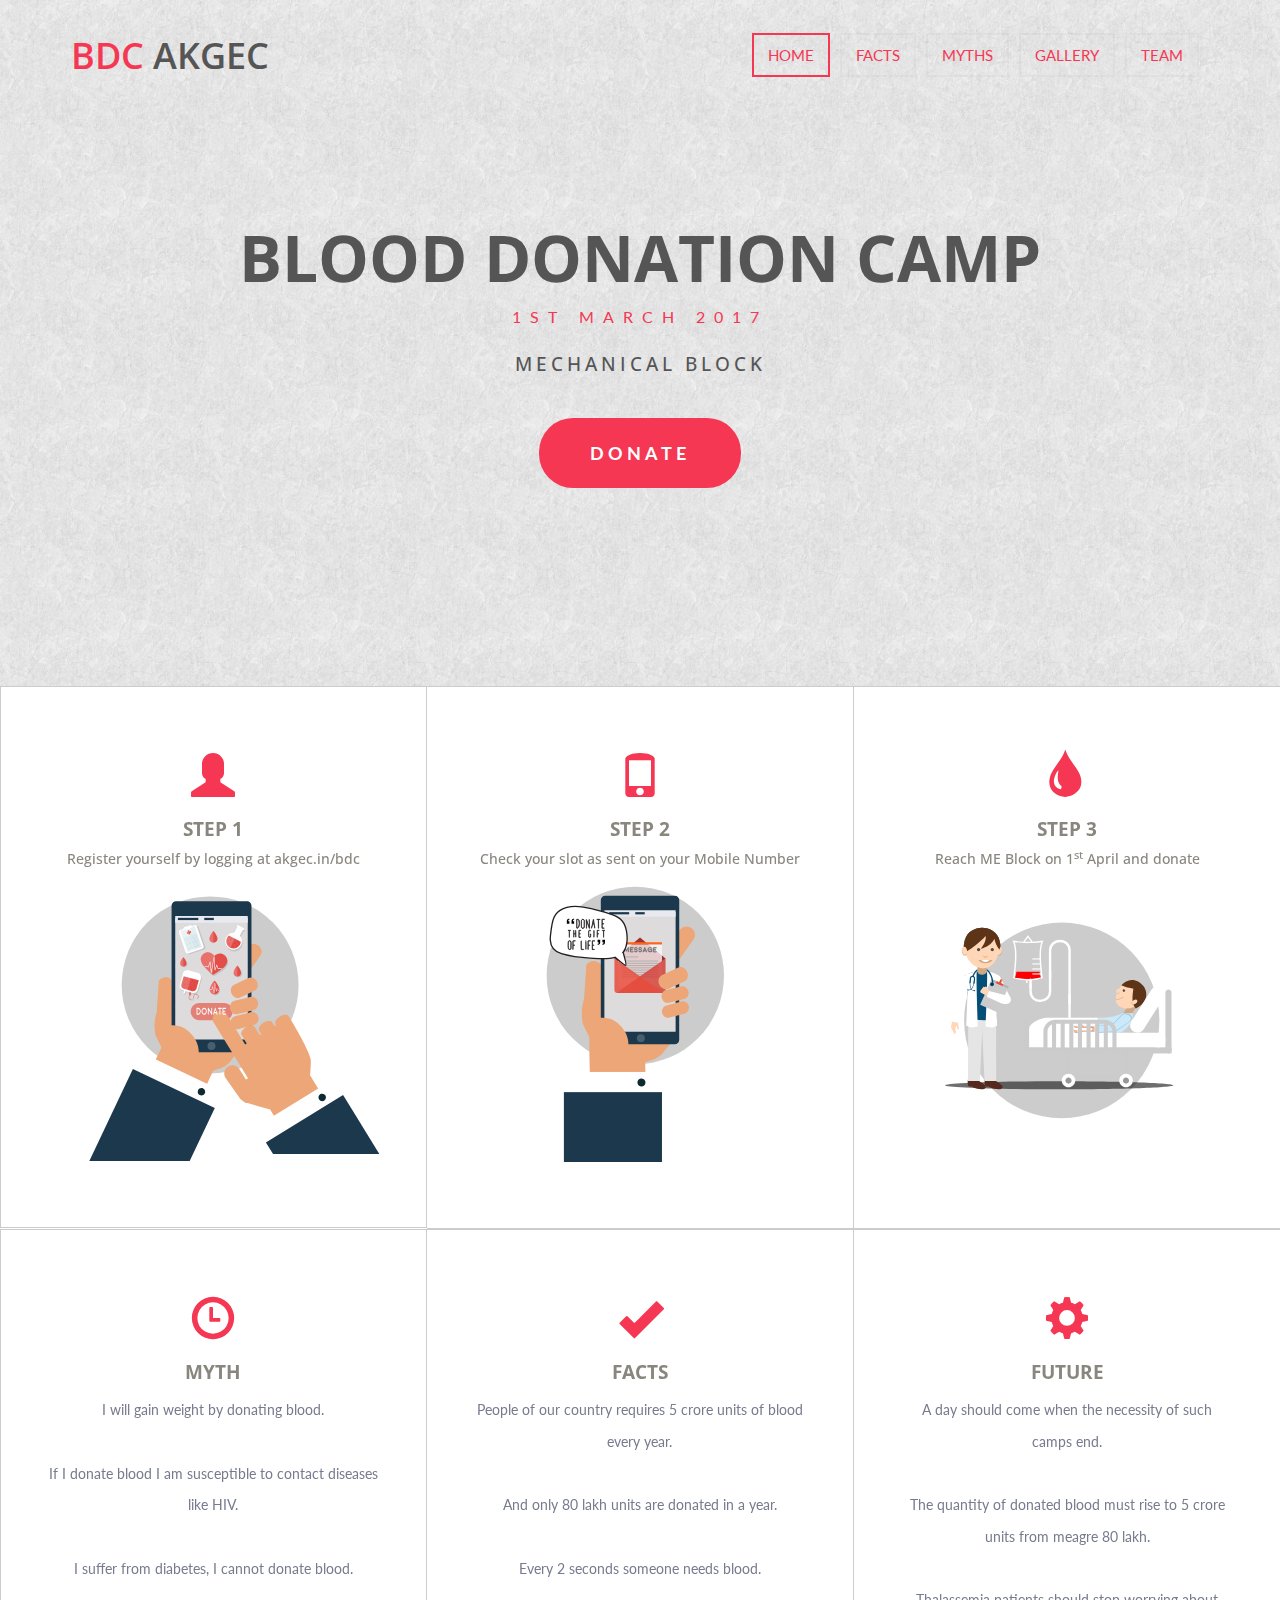
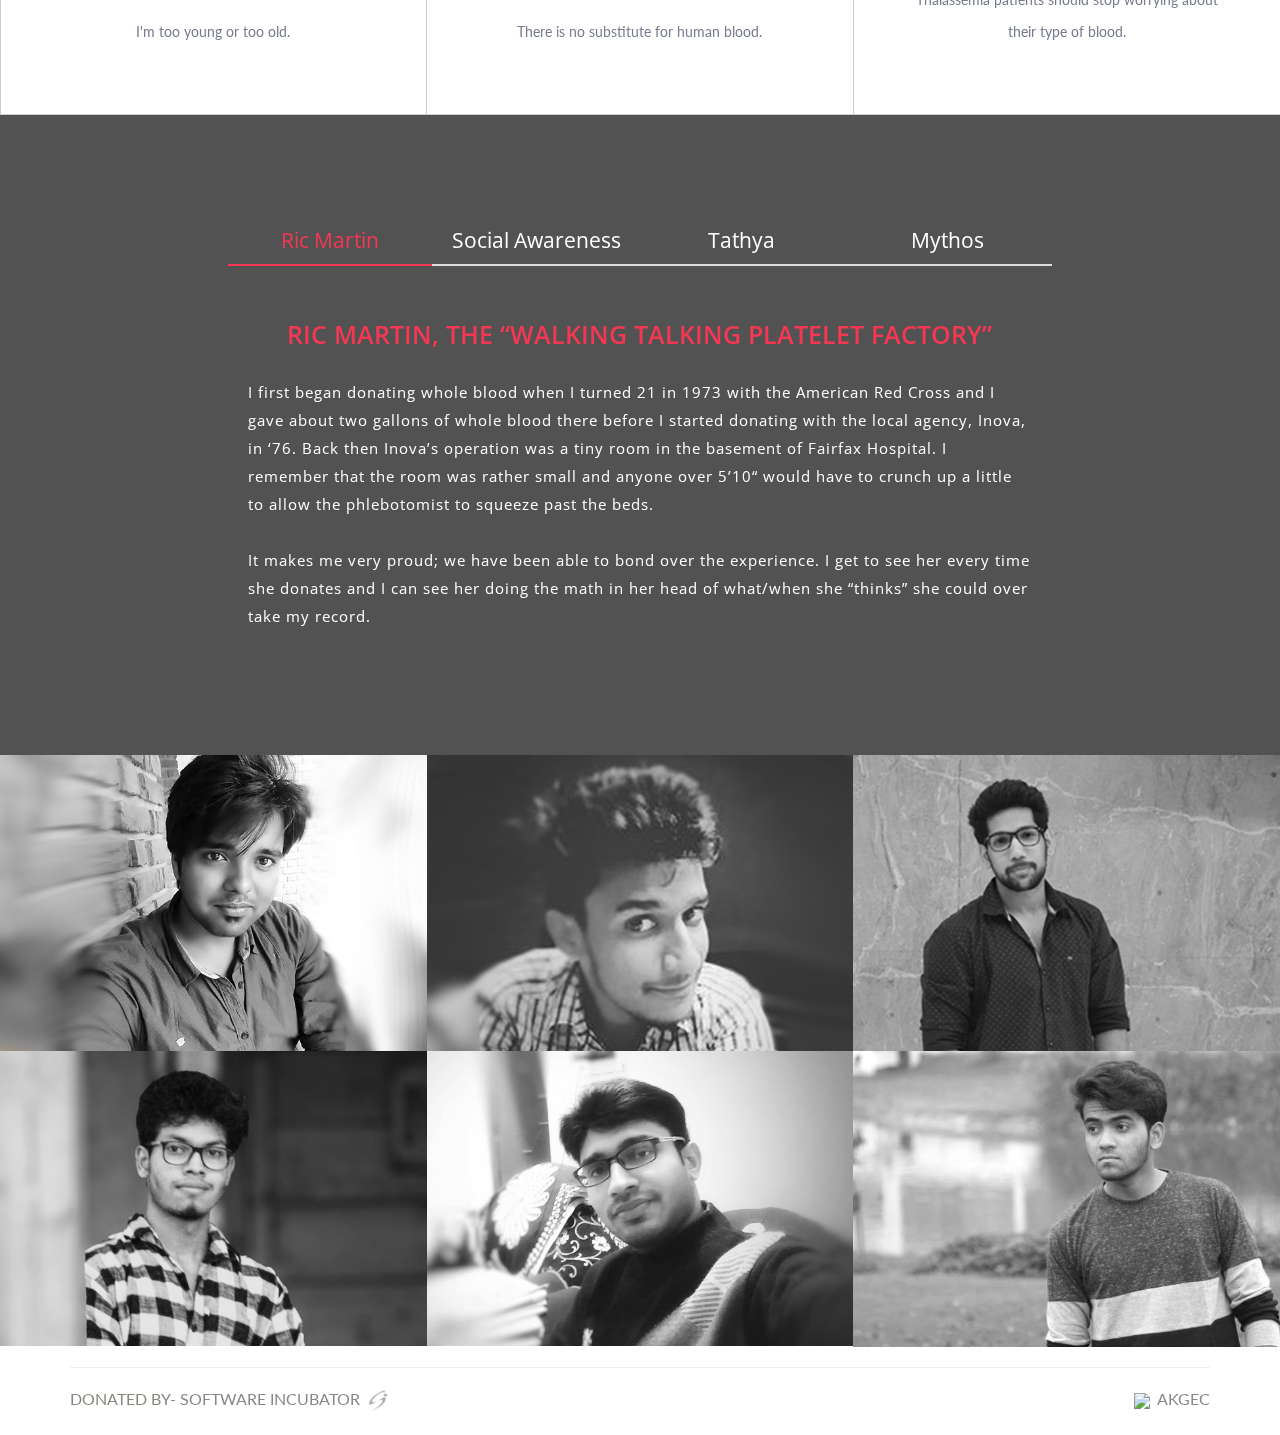
==== commit e8d74103: "inegrated finally" ====
--- a/index.html
+++ b/index.html
@@ -1,547 +1,849 @@
-<!--
-author: W3layouts
-author URL: http://w3layouts.com
-License: Creative Commons Attribution 3.0 Unported
-License URL: http://creativecommons.org/licenses/by/3.0/
--->
-<!DOCTYPE html>
-<html lang="en">
-<head>
-<title>Controller a Corporate Category Flat Bootstrap Responsive Website Template | Home :: w3layouts</title>
-<!-- for-mobile-apps -->
-<meta name="viewport" content="width=device-width, initial-scale=1">
-<meta http-equiv="Content-Type" content="text/html; charset=utf-8" />
-<meta name="keywords" content="Controller Responsive web template, Bootstrap Web Templates, Flat Web Templates, Android Compatible web template, 
-Smartphone Compatible web template, free webdesigns for Nokia, Samsung, LG, SonyEricsson, Motorola web design" />
-<script type="application/x-javascript"> addEventListener("load", function() { setTimeout(hideURLbar, 0); }, false);
-		function hideURLbar(){ window.scrollTo(0,1); } </script>
-<!-- //for-mobile-apps -->
-<link href="css/bootstrap.css" rel="stylesheet" type="text/css" media="all" />
-<link href="css/style.css" rel="stylesheet" type="text/css" media="all" />
-<link href="css/font-awesome.min.css" rel="stylesheet" type="text/css" media="all" />
-
-<link href='//fonts.googleapis.com/css?family=Open+Sans:400,300,300italic,400italic,600,600italic,700,700italic,800,800italic' rel='stylesheet' type='text/css'>
-		<link rel="stylesheet" type="text/css" href="css/default.css" />
-		<link rel="stylesheet" type="text/css" href="css/component.css" />
-		<script src="js/modernizr.custom.js"></script>
-<!-- start-smoth-scrolling -->
-	<!-- jQuery CDN -->
-	<script src="https://ajax.googleapis.com/ajax/libs/jquery/3.1.1/jquery.min.js"></script>
-	<script type="text/javascript" src="https://code.jquery.com/jquery-2.1.1.min.js"></script>
-
-<!-- Validation script -->
-<script type="text/javascript" src="js/script.js"></script>
-
-<style>
-	.nav-tabs { border-bottom: 2px solid #DDD; }
-    .nav-tabs > li.active > a, .nav-tabs > li.active > a:focus, .nav-tabs > li.active > a:hover { border-width: 0; }
-    .nav-tabs > li > a { border: none; color: #fff; }
-        .nav-tabs > li.active > a, .nav-tabs > li > a:hover { border: none; color: #f53753 !important; background: transparent; }
-        .nav-tabs > li > a::after { content: ""; background: #f53753; height: 2px; position: absolute; width: 100%; left: 0px; bottom: -1px; transition: all 250ms ease 0s; transform: scale(0); }
-    .nav-tabs > li.active > a::after, .nav-tabs > li:hover > a::after { transform: scale(1); }
-.tab-nav > li > a::after { background: #21527d none repeat scroll 0% 0%; color: #fff; }
-.tab-pane { padding: 15px 0; }
-.tab-content{padding:20px}
-
-.card { margin-bottom: 20px; }
-
-.nav-tabs>li.active>a, .nav-tabs>li.active>a:hover, .nav-tabs>li.active>a:focus {
-    color: #555;
-    cursor: default;
-    background-color: transparent !important;
-    border-bottom-color: transparent;
-}
-
-.btn-default:hover {
-    color: #525252;
-    background-color:#fff;
-    border-color: #adadad;
-    
-}
-body > section, .footer {
-    padding: 70px 0;
-    background-color: #525252;
-}
-
-</style>
-</head>
-<body>
-
-
-										
-
-
-<!-- banner -->
-	<div class="banner">
-		<div class="container">
-			<nav class="navbar navbar-default">
-				<div class="navbar-header navbar-left">
-					<button type="button" class="navbar-toggle collapsed" data-toggle="collapse" data-target="#bs-example-navbar-collapse-1">
-						<span class="sr-only">Toggle navigation</span>
-						<span class="icon-bar"></span>
-						<span class="icon-bar"></span>
-						<span class="icon-bar"></span>
-					</button>
-					<h1><a class="navbar-brand" href="index.html" style="font-weight:600;"><span>BDC</span> <span style="color:#555;">AKGEC</span><span></span></a></h1>
-				</div>
-				<!-- Collect the nav links, forms, and other content for toggling -->
-							  
-				<div class="collapse navbar-collapse navbar-right" id="bs-example-navbar-collapse-1">
-					    <ul class="nav navbar-nav">
-          						<li class="active"><a href="#" style="color:#f53753;">Home</a></li>
-           							
-								
-								<li><a class="active" href="#">Facts</a></li> 
-								<li><a href="#facts">Myths</a></li> 
-								<li><a href="#">gallery</a></li> 
-								<li><a href="#">team</a></li> 
-         				</ul>
-       						 </div>
-        				<!-- /.navbar-collapse -->
-						 </nav>	   
-				
-				</div>
-				<div class="clearfix"></div>
-		<div class="container">		
-			<div class="row">
-				<div class="col-lg-12 col-sm-12 col-md-12 col-xs-12 text-center">
-					<div class="w3l_banner_info">
-			
-									 <h4>BLOOD DONATION CAMP</h4>
-									<p>14TH FEBRUARY 2017</p>
-									<h5>MECHANICAL BLOCK</h5>
-									<button class="btn btn-5 btn-5a icon-heart" data-toggle="modal" data-target="#register"><span>DONATE</span></button>
-									
-										
-									
-																			
-					</div>	
-				</div>
-				<div class="col-lg-3">
-				</div>
-			</div>
-		</div>	
-
-									<!-- Modal -->
-
-										<div id="register" class="modal fade" role="dialog">
-										  <div class="modal-dialog">
-
-										    <!-- Modal content-->
-										    <div class="modal-content">
-										      <div class="modal-header" style="background-color:#f53753;">
-										        <button type="button" class="close" data-dismiss="modal">&times;</button>
-										        <h3 class="modal-title" style="color: #fff; letter-spacing: 3px;">REGISTER YOURSELF</h3>
-										      </div>
-										      <div class="modal-body">
-										     
-
-													<form class="form-horizontal" id="registration_form" method="POST" action="registration.php">
-														<div id="recordsfound" style="color:red;">Type In Your Student No:</div>
-
-													 <div class="form-group text-left">
-													    <label class="control-label col-sm-4" for="student_no">Student Number:</label>
-													    <div class="col-sm-6"> 
-													      <input type="text" class="form-control" id="student_no" name="studentno" placeholder="Enter Student No.">
-													    <span id="student_no_error"></span>
-													    </div>
-													    
-													  </div> 
-
-													  <div class="form-group">
-													    <label class="control-label col-sm-4 text-left" for="student_name">Name:</label>
-													    <div class="col-sm-6">
-													      <input type="name" class="form-control" id="student_name" name="name" placeholder="Enter Name">
-													    <span id="student_name_error"></span>
-													    </div>
-													    
-													  </div>
-
-													 
-
-
-													<div class="form-group">
-													<label class="control-label col-sm-4" for="student_year">Year:</label>
-													  <div class="col-sm-6"> 
-													  <select class="form-control" id="student_year" name="year">
-													    <option value="1">1</option>
-													    <option value="2">2</option>
-													    <option value="3">3</option>
-													    <option value="4">4</option>
-													  </select>
-													  </div>
-													</div>
-
-													<div class="form-group">
-													<label class="control-label col-sm-4" for="student_blood">Blood Group:</label>
-													  <div class="col-sm-6">
-													  <select class="form-control" id="student_blood" name="bloodgroup">
-													   <option value="A+">A+</option>
-											 				<option value="A-">A-</option>
-											  				<option value="AB+">AB+</option>
-											  				<option value="AB-">AB-</option>
-											  				<option value="B+">B+</option>
-											  				<option value="B-">B-</option>
-											  				<option value="O+">O+</option>
-											  				<option value="O-">O-</option>
-													 </select>
-													  </div>
-													</div>
-
-													<div class="form-group">
-														<label class="control-label col-sm-4" for="student_gender">Gender:</label>
-														<div class="col-sm-6 radio">
-															<label class="radio-inline">
-														      <input type="radio" name="gender" id="student_gender" value="male" checked>Male
-														    </label>
-														    <label class="radio-inline" style="margin-left:36.2%;">
-														      <input type="radio" name="gender" value="female">Female
-														    </label>
-														</div>
-													  </div>
-
-
-													<div class="form-group">
-													    <label class="control-label col-sm-4 text-left" for="contact_email">Email ID:</label>
-													    <div class="col-sm-6"> 
-													      <input type="email" class="form-control" id="contact_email" placeholder="Enter Email" name="email">
-													      <span id="contact_email_error"></span>	
-													    </div>
-													  </div>
-
-													  <div class="form-group">
-													    <label class="control-label col-sm-4" for="contact_no">Contact No:</label>
-													    <div class="col-sm-6"> 
-													      <input type="number" class="form-control" id="contact_no" placeholder="Enter Contact No." name="contactno" maxlength="11">
-													    <span id="contact_no_error"></span>	
-													    </div>
-													  </div> 
-													 
-														<div class="col-sm-6 col-sm-offset-4 radio">
-														  <label class="radio-inline">
-														      <input type="radio" name="hosteller" checked value="1" id="student_hosteller">Hosteller
-														    </label>
-														    <label class="radio-inline" style="">
-														      <input type="radio" name="hosteller" value="0" id="student_hosteller">Day Scholar
-														    </label>
-													  	</div>
-										      
-										      <!-- body end -->
-										              <div class="modal-footer text-center">
-										              	<div class="text-center">
-												          <input type="submit" name="submit" class="btn" value="Register" id="register-btn" style="padding: 10px 30px 10px 30px !important; background-color: #f53753 !important;border-radius:0px;"></input>
-												        </div>  
-												      </div>    
-												    </form>
-												    </div>
-												 </div>
-											 </div>
-										   </div>				
-	</div>
-	
-	
-<!-- //banner -->	
-
- <!-- /services -->
-<div class="service container-fluid" id="facts">
-   
-    
-     	<div class="row services-gds agile-info" style="margin-right: 0px; margin-left: 0px;">
-			<div class="col-md-4 col-sm-12 col-xs-12 col-lg-4 list-gds text-center">
-				<span class="glyphicon glyphicon-time icon" aria-hidden="true"></span>
-				<h4>MYTH</h4>
-				<p>I will gain weight by donating blood.<br><br>
-
-												If I donate blood I am susceptible to contact diseases like HIV.<br><br>
-
-												I suffer from diabetes, I cannot donate blood.<br><br>
-
-												I'm too young or too old.</p>
-			</div>
-			<div class="col-md-4 col-sm-12 col-xs-12 col-lg-4 list-gds text-center">
-				<span class="glyphicon glyphicon-ok icon" aria-hidden="true"></span>
-				<h4>FACTS</h4>
-				<p>People of our country requires 5 crore units of blood every year.<br><br>
-
-												And only 80 lakh units are donated in a year.<br><br>
-
-												Every 2 seconds someone needs blood.<br><br>
-
-												There is no substitute for human blood.</p>
-			</div>
-			<div class="col-md-4 col-sm-12 col-xs-12 col-lg-4 list-gds text-center" style="">
-				<span class="glyphicon glyphicon-cog" aria-hidden="true"></span>
-				<h4>FUTURE</h4>
-				<p>A day should come when the necessity of such camps end.<br><br>
-
-												The quantity of donated blood must rise to 5 crore units from meagre 80 lakh.<br><br>
-
-												Thalassemia patients should stop worrying about their type of blood.</p>	
-			</div>
-				
-
-					
-		</div>
-        
-	 
-  </div>
-	<!-- //services -->
-
-	<!-- ======================= tabs ===================================== -->
-
-	    <!-- Header -->
-    <section>
-        <div class="text-vertical-center">
-            
-            
-            
-             
-
-        <div class="row" style="margin-right:0px; margin-left:0px;">
-            <div class="col-md-8 col-sm-8 col-lg-8 col-md-offset-2 col-lg-offset-2 col-sm-offset-2" style="margin-top:30px;">
-            <!-- Nav tabs --><div class="card">
-                                    <ul class="nav nav-tabs" role="tablist">
-                                        <li role="presentation" class="active text-center" style="width:25%;color:#fff; font-family: 'Open Sans', sans-serif; font-size:21px;"><a href="#ric" aria-controls="cases"  role="tab" data-toggle="tab">Ric Martin</a></li>
-                                        <li role="presentation" class="text-center" style="width:25%;color:#fff; font-family: 'Open Sans', sans-serif; font-size:21px;"><a href="#social" aria-controls="" role="tab" data-toggle="tab">Social Awareness</a></li>
-                                        <li role="presentation" class="text-center" style="width:25%;color:#fff; font-family: 'Open Sans', sans-serif; font-size:21px;"><a href="#tathya" aria-controls="act" role="tab" data-toggle="tab">Tathya</a></li>
-                                        <li role="presentation" class="text-center" style="width:25%;color:#fff; font-family: 'Open Sans', sans-serif; font-size:21px;"><a href="#mythos" aria-controls="act" role="tab" data-toggle="tab">Mythos</a></li>
-                                        
-                                    </ul>
-                                 
-                             </div>
-                                <!-- Tab panes -->
-                                <div class="tab-content card" style="line-height: 28px;">
-                                                
-                                                <div role="tabpanel" class="tab-pane active" id="ric">
-                                                <a href="#case-modal" data-toggle="modal" style="text-decoration:none; color:#525252;">
-                                                <h3 class="text-center" style="color:#f53753;  font-family: 'Open Sans', sans-serif; font-weight:600 !important; margin-bottom:30px;font-size:25px;">RIC MARTIN, THE “WALKING TALKING PLATELET FACTORY”</h3>
-                                                <p style="font-family: 'Open Sans', sans-serif; font-size:15px; color:#fff; letter-spacing: 1px;">
-                                               		I first began donating whole blood when I turned 21 in 1973 with the American Red Cross and I gave about two gallons of whole blood there before I started donating with the local agency, Inova, in ‘76. Back then Inova’s operation was a tiny room in the basement of Fairfax Hospital. I remember that the room was rather small and anyone over 5’10“ would have to crunch up a little to allow the phlebotomist to squeeze past the beds.<br><br>
-
-													It makes me very proud; we have been able to bond over the experience. I get to see her every time she donates and I can see her doing the math in her head of what/when she “thinks” she could over take my record.
-                                               	</p></a>
-                                                </div>
-                                                <div role="tabpanel" class="tab-pane" id="social" style="margin-bottom:40px;">
-                                                <a href="#case-modal" data-toggle="modal" style="text-decoration:none; color:#525252;">
-                                                <h3 class="text-center" style="color:#f53753;  font-family: 'Open Sans', sans-serif; font-weight:600 !important; margin-bottom:30px;font-size:25px;">SOCIAL AWARENESS</h3>
-                                                <p style="font-family: 'Open Sans', sans-serif; font-size:15px;color:#fff; letter-spacing: 1px;">
-                                                One single donation can be split into three separate parts, helping save or improve the lives of patients. Just three teaspoons of blood can save the life of a premature baby. If you donate blood, you can help in saving lives of many patients.<br><br>
-
-												It is a good idea to check the safety and hygiene standards of the local camps before you sign up. “Make sure that the vials and syringes being used are new and they are not reusing their syringes,” The attendants and doctors should be wearing gloves while handling the blood and should dispose of syringes and testing plates immediately after use.</p></a>
-                                                </div>
-                                                <div role="tabpanel" class="tab-pane" id="tathya">
-                                                <a href="#case-modal" data-toggle="modal" style="text-decoration:none; color:#525252;">
-                                                <h3 class="text-center" style="color:#f53753;  font-family: 'Open Sans', sans-serif; font-weight:600 !important; margin-bottom:30px;font-size:25px;">TATHYA</h3>
-                                                <p style="font-family: 'Open Sans', sans-serif; font-size:15px;color:#fff; letter-spacing: 1px;">
-                                                The average red blood cell transfusion is approximately 3 pints.<br><br>
-
-												More than 1 million new people are diagnosed with cancer each year. Many of them will need blood, sometimes daily, during their chemotherapy treatment.<br><br>
-
-												Healthy donor may donate red blood cells every 56 days, or double red cells every 112 days.<br><br>
-
-												If you began donating blood at age 18 and donated every 90 days until you reached 60, you would have donated 30 gallons of blood, potentially helping save more than 500 lives!</p></a>
-                                                </div>
-                                                <div role="tabpanel" class="tab-pane" id="mythos">
-                                                <a href="#case-modal" data-toggle="modal" style="text-decoration:none; color:#525252;">
-                                                <h3 class="text-center" style="color:#f53753;  font-family: 'Open Sans', sans-serif; font-weight:600 !important; margin-bottom:30px;font-size:25px;">MYTHOS</h3>
-                                                <p style="font-family: 'Open Sans', sans-serif; font-size:15px;color:#fff;letter-spacing: 1px;">
-                                                Blood donation will take a lot of time.<br><br>
-
-												People with infections, high cholesterol, diabetes or hypertension cannot donate blood.<br><br>
-
-												I have already donated blood once this year, I can’t donate again.<br><br>
-
-												If I donate blood I am susceptible to contract diseases like HIV.<br><br>
-
-												I suffer from diabetes, I cannot donate blood.</p></a>
-                                                </div>
-                                                
-                                </div>
-                                        
-            </div>
-    </div>
-
-           
-            
-        </div>
-  </section>
-
-  <!-- ================================= TEAM ============================================ -->
-
-  <div class="content-bottom">
-		<div class="content-in">
-            <div class="port effect-1">
-                <div class="image-box">
-                   <img src="images/ankit.png" alt="" class="img-responsive">
-               </div>
-                <div class="text-desc">
-                    <p style="font-size:17px;font-weight:700;line-height: 24px !important;">ANKIT<br>YADAV</p><br>
-                    <p style="line-height: 19px !important;">Web Developer,<br> SDC</p>
-                </div>
-           </div>
-         </div>
-		<div class="content-in">
-            <div class="port effect-1">
-                <div class="image-box">
-                   <img src="images/pranav.png" alt="" class="img-responsive">
-               </div>
-                <div class="text-desc">
-                    <p style="font-size:17px;font-weight:700;line-height: 24px !important;">PRANAV<br>CHAUDHARY</p><br>
-                    <p style="line-height: 19px !important;">Web and Graphic Designer, SDC</p>
-                </div>
-           </div>
-         </div>
-         <div class="content-in">
-            <div class="port effect-1">
-                <div class="image-box">
-                   <img src="images/kunal.png" alt="" class="img-responsive">
-               </div>
-                <div class="text-desc">
-                    <p style="font-size:17px;font-weight:700;line-height: 24px !important;">KUNAL<br>CHAUDHARY</p><br>
-                    <p style="line-height: 19px !important;">Web and Graphic Designer, SDC</p>
-                </div>
-           </div>
-         </div>
-         <div class="content-in">
-            <div class="port effect-1">
-                <div class="image-box">
-                   <img src="images/g1.jpg" alt="" class="img-responsive">
-               </div>
-                <div class="text-desc">
-                    <p style="font-size:17px;font-weight:700;line-height: 24px !important;"><br>CHAUDHARY</p><br>
-                    <p style="line-height: 19px !important;">Web and Graphic Designer, SDC</p>
-                </div>
-           </div>
-         </div>
-         <div class="content-in">
-            <div class="port effect-1">
-                <div class="image-box">
-                   <img src="images/g1.jpg" alt="" class="img-responsive">
-               </div>
-                <div class="text-desc">
-                    <p style="font-size:17px;font-weight:700;line-height: 24px !important;">KUNAL<br>CHAUDHARY</p><br>
-                    <p style="line-height: 19px !important;">Web and Graphic Designer, SDC</p>
-                </div>
-           </div>
-         </div>
-         <div class="content-in">
-            <div class="port effect-1">
-                <div class="image-box">
-                   <img src="images/g1.jpg" alt="" class="img-responsive">
-               </div>
-                <div class="text-desc">
-                    <p style="font-size:17px;font-weight:700;line-height: 24px !important;">KUNAL<br>CHAUDHARY</p><br>
-                    <p style="line-height: 19px !important;">Web and Graphic Designer, SDC</p>
-                </div>
-           </div>
-         </div>
-         <div class="content-in">
-            <div class="port effect-1">
-                <div class="image-box">
-                   <img src="images/g1.jpg" alt="" class="img-responsive">
-               </div>
-                <div class="text-desc">
-                    <p style="font-size:17px;font-weight:700;line-height: 24px !important;">KUNAL<br>CHAUDHARY</p><br>
-                    <p style="line-height: 19px !important;">Web and Graphic Designer, SDC</p>
-                </div>
-           </div>
-         </div>
-         <div class="content-in">
-            <div class="port effect-1">
-                <div class="image-box">
-                   <img src="images/g1.jpg" alt="" class="img-responsive">
-               </div>
-                <div class="text-desc">
-                    <p style="font-size:17px;font-weight:700;line-height: 24px !important;">KUNAL<br>CHAUDHARY</p><br>
-                    <p style="line-height: 19px !important;">Web and Graphic Designer, SDC</p>
-                </div>
-           </div>
-         </div>
-        <div class="clearfix"> </div>
-</div>
-
-
-	
-<!-- for bootstrap working -->
-<!-- js -->
-    <!-- jQuery -->
-    <script src="js/jquery.js"></script>
-
-    <!-- Bootstrap Core JavaScript -->
-    <script src="js/bootstrap.min.js"></script>
-
-<script type="text/javascript" src="js/jquery-2.1.4.min.js"></script>
-<!-- //js -->
-<script>
-					$('ul.nav li.dropdown').hover(function() {
- 						 $(this).find('.dropdown-menu').stop(true, true).delay(200).fadeIn(500);
-							}, function() {
-  								$(this).find('.dropdown-menu').stop(true, true).delay(200).fadeOut(500);
-							});
-				</script>	
-					<!--banner Slider starts Here-->
-						<script src="js/responsiveslides.min.js"></script>
-							<script>
-								// You can also use "$(window).load(function() {"
-								$(function () {
-								  // Slideshow 4
-								  $("#slider3").responsiveSlides({
-									auto: true,
-									pager:true,
-									nav:false,
-									speed: 500,
-									namespace: "callbacks",
-									before: function () {
-									  $('.events').append("<li>before event fired.</li>");
-									},
-									after: function () {
-									  $('.events').append("<li>after event fired.</li>");
-									}
-								  });
-							
-								});
-							 </script>
-
-							<!--banner Slider starts Here-->
-	<script>
-								// You can also use "$(window).load(function() {"
-								$(function () {
-								  // Slideshow 4
-								  $("#slider4").responsiveSlides({
-									auto: true,
-									pager:false,
-									nav:true,
-									speed: 500,
-									namespace: "callbacks",
-									before: function () {
-									  $('.events').append("<li>before event fired.</li>");
-									},
-									after: function () {
-									  $('.events').append("<li>after event fired.</li>");
-									}
-								  });
-							
-								});
-							 </script>
-
-
-<!-- button donate  -->
-
-
-
-
-<!-- start-smoth-scrolling -->
-<script type="text/javascript" src="js/move-top.js"></script>
-<script type="text/javascript" src="js/easing.js"></script>
-<script type="text/javascript">
-	jQuery(document).ready(function($) {
-		$(".scroll").click(function(event){		
-			event.preventDefault();
-			$('html,body').animate({scrollTop:$(this.hash).offset().top},1000);
-		});
-	});
-</script>
-	<script src="js/bootstrap.js"></script>
-<!-- //for bootstrap working -->
-</body>
+<!--
+author: W3layouts
+author URL: http://w3layouts.com
+License: Creative Commons Attribution 3.0 Unported
+License URL: http://creativecommons.org/licenses/by/3.0/
+-->
+<!DOCTYPE html>
+<html lang="en">
+<head>
+<title>BLOOD DONATION CAMP 2017</title>
+<!-- for-mobile-apps -->
+<meta name="viewport" content="width=device-width, initial-scale=1">
+<meta http-equiv="Content-Type" content="text/html; charset=utf-8" />
+<meta name="keywords" content="Controller Responsive web template, Bootstrap Web Templates, Flat Web Templates, Android Compatible web template, 
+Smartphone Compatible web template, free webdesigns for Nokia, Samsung, LG, SonyEricsson, Motorola web design" />
+<script type="application/x-javascript"> addEventListener("load", function() { setTimeout(hideURLbar, 0); }, false);
+		function hideURLbar(){ window.scrollTo(0,1); } </script>
+<!-- //for-mobile-apps -->
+<link href="css/bootstrap.css" rel="stylesheet" type="text/css" media="all" />
+<link href="css/style.css" rel="stylesheet" type="text/css" media="all" />
+<link href="css/font-awesome.min.css" rel="stylesheet" type="text/css" media="all" />
+
+<link href='//fonts.googleapis.com/css?family=Open+Sans:400,300,300italic,400italic,600,600italic,700,700italic,800,800italic' rel='stylesheet' type='text/css'>
+		<link rel="stylesheet" type="text/css" href="css/default.css" />
+		<link rel="stylesheet" type="text/css" href="css/component.css" />
+		<script src="js/modernizr.custom.js"></script>
+<!-- start-smoth-scrolling -->
+	<!-- jQuery CDN -->
+	<script src="https://ajax.googleapis.com/ajax/libs/jquery/3.1.1/jquery.min.js"></script>
+	<script type="text/javascript" src="https://code.jquery.com/jquery-2.1.1.min.js"></script>
+
+	<!-- Validation script -->
+<!--<script type="text/javascript" src="js/script.js"></script>--->
+    
+<!-- fromsubmit -->
+<script type="text/javascript">
+	
+    $(document).ready(function(){
+	
+	$("#student_no_error").hide();
+	$("#student_name_error").hide();
+	$("#contact_email_error").hide();
+	$("#contact_no_error").hide();
+	
+	var error_studentno = false;
+	var error_studentname = false;
+	var error_contactemail = false;
+	var error_contactno = false;
+   
+    //function to check existing records
+    function check_userrecord()
+       { 
+
+       	    var studentno = $('#student_no').val();
+       	    //$('#student_no').val("");
+            $('#student_name').val("");
+            $('#contact_email').val("");
+            $('#contact_no').val("");
+               
+       	    //alert(studentno);
+            $.ajax({
+          	type:"POST",
+          	url: "userrecord.php",
+          	data: "studentno="+studentno,
+          	datatype: "json",
+          	success: function(msg){
+          		//console.log(msg);
+          		var student =JSON.parse(msg);
+          		//$('#result').html(student.student_no_return);
+          		$('#recordsfound').html(student.recordsfound);
+               
+          		$('#student_no').val(student.student_no_return);
+                $('#student_name').val(student.student_name_return);
+                $('#contact_email').val(student.email_return);
+                $('#contact_no').val(student.contact_no_return);
+               }
+
+          });
+       } 
+
+
+       //function for sorting data
+        function sortlist()
+       { 
+       		alert('Data Sorted as per the conditions');
+            $.ajax({
+          	type:"POST",
+          	url: "../admin/sort.php",
+          	datatype: "json",
+          	success: function(msg){
+          		//console.log(msg);
+          		var x =JSON.parse(msg);
+          		$('#sortbutton').html(x.sorted);
+          		//$('#result').html(student.student_no_return);
+          		
+               }
+
+          });
+       }
+
+
+
+	//function for student no. validation
+	function check_studentno()
+			{
+		var student_nopattern = new RegExp(/^(\d){7}[dD\-'\s']{0,1}$/);
+		if($("#student_no").val().length ==0){
+			$("#student_no_error").html("Enter student no");
+			$("#student_no_error").show();
+			error_studentno = true;
+		}
+		else if(student_nopattern.test($("#student_no").val())) {
+			$("#student_no_error").hide();
+		}
+		else{
+			$("#student_no_error").html("Invalid student no");
+			$("#student_no_error").show();
+			error_studentno = true;
+		}
+			}
+
+
+	//function for student name validation
+	function check_studentname(){
+		var student_pattern = new RegExp(/^[a-zA-Z\-'\s]+$/);
+		if($("#student_name").val().length ==0){
+			$("#student_name_error").html("Enter student name");
+			$("#student_name_error").show();
+			error_studentname = true;
+		}
+		else if(student_pattern.test($("#student_name").val())) {
+			$("#student_name_error").hide();
+		}
+		else{
+			$("#student_name_error").html("Invalid student name");
+			$("#student_name_error").show();
+			error_studentname = true;
+		}
+
+	}
+
+	//function for email validation
+	function check_studentemail(){
+		var email_pattern = new RegExp(/^\w+([\.-]?\w+)*@\w+([\.-]?\w+)*(\.\w{2,3})+$/);
+		if($("#contact_email").val().length ==0){
+			$("#contact_email_error").html("Enter email id");
+			$("#contact_email_error").show();
+			error_contactemail = true;
+		}
+		else if(email_pattern.test($("#contact_email").val())) {
+			$("#contact_email_error").hide();
+		}
+		else{
+			$("#contact_email_error").html("Invalid Email Id");
+			$("#contact_email_error").show();
+			error_contactemail = true;
+		}
+
+	}
+
+	//function for contact no validation
+	function check_contactno(){
+		var contact_pattern = new RegExp(/^(([0-9]{10,11}))$/);
+		if($("#contact_no").val().length ==0){
+			$("#contact_no_error").html("Enter contact no");
+			$("#contact_no_error").show();
+			error_contactno = true;
+		}
+		else if(contact_pattern.test($("#contact_no").val())) {
+			$("#contact_no_error").hide();
+		}
+		else{
+			$("#contact_no_error").html("Invalid Contact No");
+			$("#contact_no_error").show();
+			error_contactno = true;
+		}
+	}
+
+	$("#student_no").focusout(function() 
+		{
+			check_studentno();
+			if(error_studentno==false)
+			{
+				check_userrecord();
+			}
+		});
+
+		
+	$("#student_name").focusout(function() 
+		{
+			
+		});
+
+	$("#contact_email").focusout(function() 
+		{
+			check_studentemail();
+		});
+
+	$("#contact_no").focusout(function() 
+		{
+			check_contactno();
+		});
+    
+    $("#sortbutton").click(function() 
+		{
+			sortlist();
+		});
+    $("#register-btn").click(function() 
+		{
+			formsubmit();
+		});
+
+
+
+	 function formsubmit()
+        {
+           
+        error_studentno = false;
+	  	error_studentname = false;
+	  	error_contactemail = false;
+	  	error_contactno = false;
+
+		check_studentno();
+		check_studentname();
+		check_studentemail();
+		check_contactno();
+
+		if(error_studentno==false && error_studentname==false && error_contactemail==false && error_contactno==false){
+					
+           var ajaxRequest;  
+           var student_no = $('#student_no').val();
+           var student_name = $('#student_name').val();
+           var student_gender = $("input[name='gender']:checked").val();
+           var student_year = $('#student_year option:selected').text();
+           var student_blood = $('#student_blood option:selected').text();
+           var contact_email = $('#contact_email').val();
+           var contact_no = $('#contact_no').val();
+           var student_hosteller = $("input[name='hosteller']:checked").val();
+           
+           var queryString = "?student_no=" + student_no + "&student_name=" + student_name+ "&student_gender=" + student_gender+ "&student_year=" + student_year+ "&student_blood=" + student_blood+ "&contact_email=" + contact_email+ "&contact_no=" + contact_no + "&student_hosteller=" + student_hosteller;
+           alert(queryString);
+                  
+           try {
+            
+              ajaxRequest = new XMLHttpRequest();
+           }catch (e) {
+              
+              try {
+                 ajaxRequest = new ActiveXObject("Msxml2.XMLHTTP");
+              }catch (e) {
+                 try{
+                    ajaxRequest = new ActiveXObject("Microsoft.XMLHTTP");
+                 }catch (e){
+                   
+                    
+                    return false;
+                 }
+              }
+           }
+                      ///////////////////////////////////////////////////yha POST lga kr dekho zara
+         
+           ajaxRequest.open("GET", "registration.php" + queryString, true);
+           ajaxRequest.send(null);
+
+           ajaxRequest.onreadystatechange = function()
+           {
+                 var ajaxDisplay = document.getElementById('successful');
+                 ajaxDisplay.innerHTML = ajaxRequest.responseText;
+                
+                // alert(ajaxRequest.responseText);
+               }
+             
+           }
+            else 
+		    {
+			//return false;
+     		}
+
+       }
+
+           
+       });
+ 
+</script>
+
+
+
+<style>
+	.nav-tabs { border-bottom: 2px solid #DDD; }
+    .nav-tabs > li.active > a, .nav-tabs > li.active > a:focus, .nav-tabs > li.active > a:hover { border-width: 0; }
+    .nav-tabs > li > a { border: none; color: #fff; }
+        .nav-tabs > li.active > a, .nav-tabs > li > a:hover { border: none; color: #f53753 !important; background: transparent; }
+        .nav-tabs > li > a::after { content: ""; background: #f53753; height: 2px; position: absolute; width: 100%; left: 0px; bottom: -1px; transition: all 250ms ease 0s; transform: scale(0); }
+    .nav-tabs > li.active > a::after, .nav-tabs > li:hover > a::after { transform: scale(1); }
+.tab-nav > li > a::after { background: #21527d none repeat scroll 0% 0%; color: #fff; }
+.tab-pane { padding: 15px 0; }
+.tab-content{padding:20px}
+
+.card { margin-bottom: 20px; }
+
+.nav-tabs>li.active>a, .nav-tabs>li.active>a:hover, .nav-tabs>li.active>a:focus {
+    color: #555;
+    cursor: default;
+    background-color: transparent !important;
+    border-bottom-color: transparent;
+}
+
+.btn-default:hover {
+    color: #525252;
+    background-color:#fff;
+    border-color: #adadad;
+    
+}
+body > section, .footer {
+    padding: 70px 0;
+    background-color: #525252;
+}
+
+</style>
+</head>
+<body>
+
+
+										
+
+
+<!-- banner -->
+	<div class="banner">
+		<div class="container">
+			<nav class="navbar navbar-default">
+				<div class="navbar-header navbar-left">
+					<button type="button" class="navbar-toggle collapsed" data-toggle="collapse" data-target="#bs-example-navbar-collapse-1">
+						<span class="sr-only">Toggle navigation</span>
+						<span class="icon-bar"></span>
+						<span class="icon-bar"></span>
+						<span class="icon-bar"></span>
+					</button>
+					<h1><a class="navbar-brand" href="index.html" style="font-weight:600;"><span>BDC</span> <span style="color:#555;">AKGEC</span><span></span></a></h1>
+				</div>
+				<!-- Collect the nav links, forms, and other content for toggling -->
+							  
+				<div class="collapse navbar-collapse navbar-right" id="bs-example-navbar-collapse-1">
+					    <ul class="nav navbar-nav">
+          						<li class="active"><a href="#" style="color:#f53753;">Home</a></li>
+           							
+								
+								<li><a class="active" href="#">Facts</a></li> 
+								<li><a href="#facts">Myths</a></li> 
+								<li><a href="#">gallery</a></li> 
+								<li><a href="#">team</a></li> 
+         				</ul>
+       						 </div>
+        				<!-- /.navbar-collapse -->
+						 </nav>	   
+				
+				</div>
+				<div class="clearfix"></div>
+		<div class="container">		
+			<div class="row">
+				<div class="col-lg-12 col-sm-12 col-md-12 col-xs-12 text-center">
+					<div class="w3l_banner_info">
+			
+									 <h4>BLOOD DONATION CAMP</h4>
+									<p>1st MARCH 2017</p>
+									<h5>MECHANICAL BLOCK</h5>
+									<button class="btn btn-5 btn-5a icon-heart" data-toggle="modal" data-target="#register"><span>DONATE</span></button>
+									
+										
+									
+																			
+					</div>	
+				</div>
+				<div class="col-lg-3">
+				</div>
+			</div>
+		</div>	
+
+									<!-- Modal -->
+
+				<div id="register" class="modal fade" role="dialog">
+				 <div class="modal-dialog">
+
+				   <!-- Modal content-->
+				   <div class="modal-content">
+				     <div class="modal-header" style="background-color:#f53753;">
+				       <button type="button" style="color: white;" class="close" data-dismiss="modal">&times;</button>
+				       <h3 class="modal-title text-center" style="color: #fff; letter-spacing: 3px;">REGISTER YOURSELF</h3>
+				     </div>
+				     <div class="modal-body">
+				    
+				           
+							<form class="form-horizontal" id="registration_form">
+								<div id="recordsfound" style="color:red;">Type In Your Student No:</div>
+
+							 <div class="form-group text-left">
+							    <label class="control-label col-sm-4" for="student_no">Student Number:</label>
+							    <div class="col-sm-6"> 
+							      <input type="text" class="form-control" id="student_no" name="studentno" placeholder="Enter Student No.">
+							    <span id="student_no_error"></span>
+							    </div>
+							    
+							  </div> 
+
+							  <div class="form-group">
+							    <label class="control-label col-sm-4 text-left" for="student_name">Name:</label>
+							    <div class="col-sm-6">
+							      <input type="name" class="form-control" id="student_name" name="name" placeholder="Enter Name">
+							    <span id="student_name_error"></span>
+							    </div>
+							    
+							  </div>
+
+							 
+
+
+							<div class="form-group">
+							<label class="control-label col-sm-4" for="student_year">Year:</label>
+							  <div class="col-sm-6"> 
+							  <select class="form-control" id="student_year" name="year">
+							    <option value="1">1</option>
+							    <option value="2">2</option>
+							    <option value="3">3</option>
+							    <option value="4">4</option>
+							  </select>
+							  </div>
+							</div>
+
+							<div class="form-group">
+							<label class="control-label col-sm-4" for="student_blood">Blood Group:</label>
+							  <div class="col-sm-6">
+							  <select class="form-control" id="student_blood" name="bloodgroup">
+							   <option value="A+">A+</option>
+					 				<option value="A-">A-</option>
+					  				<option value="AB+">AB+</option>
+					  				<option value="AB-">AB-</option>
+					  				<option value="B+">B+</option>
+					  				<option value="B-">B-</option>
+					  				<option value="O+">O+</option>
+					  				<option value="O-">O-</option>
+							 </select>
+							  </div>
+							</div>
+
+							<div class="form-group">
+								<label class="control-label col-sm-4" for="student_gender">Gender:</label>
+								<div class="col-sm-6 radio">
+									<label class="radio-inline">
+								      <input type="radio" name="gender" id="student_gender" value="male" checked>Male
+								    </label>
+								    <label class="radio-inline" style="margin-left:36.2%;">
+								      <input type="radio" name="gender" value="female">Female
+								    </label>
+								</div>
+							  </div>
+
+
+							<div class="form-group">
+							    <label class="control-label col-sm-4 text-left" for="contact_email">Email ID:</label>
+							    <div class="col-sm-6"> 
+							      <input type="email" class="form-control" id="contact_email" placeholder="Enter Email" name="email">
+							      <span id="contact_email_error"></span>	
+							    </div>
+							  </div>
+
+							  <div class="form-group">
+							    <label class="control-label col-sm-4" for="contact_no">Contact No:</label>
+							    <div class="col-sm-6"> 
+							      <input type="number" class="form-control" id="contact_no" placeholder="Enter Contact No." name="contactno" maxlength="11">
+							    <span id="contact_no_error"></span>	
+							    </div>
+							  </div> 
+							 
+								<div class="col-sm-6 col-sm-offset-4 radio">
+								  <label class="radio-inline">
+								      <input type="radio" name="hosteller" checked value="1" id="student_hosteller">Hosteller
+								    </label>
+								    <label class="radio-inline" style="">
+								      <input type="radio" name="hosteller" value="0" id="student_hosteller">Day Scholar
+								    </label>
+							  	</div>
+				               
+
+				     <!-- body end -->
+				             <div class="modal-footer text-center">
+				             	<div class="text-center">
+						          <input type="button" data-dismiss="modal" data-toggle="modal" data-target="#registersuccess" name="submit" class="btn" value="Register" id="register-btn" style="padding: 10px 30px 10px 30px !important; background-color: #f53753 !important;border-radius:0px;" ></input>
+						        </div>  
+						      </div>    
+						    </form>
+						    </div>
+						 </div>
+					 </div>
+				   </div>
+
+									<!-- Modal 2-->
+
+										<div id="registersuccess" class="modal fade" role="dialog">
+										  <div class="modal-dialog">
+
+										    <!-- Modal content-->
+										    <div class="modal-content">
+										      <div class="modal-header" style="background-color:#f53753;">
+										        <button type="button" class="close" data-dismiss="modal">&times;</button>
+										        <h3 class="modal-title text-center" style="color: #fff; letter-spacing: 3px;">SUCCESS</h3>
+										      </div>
+										      <div class="modal-body">
+										     
+				               <div id="successful" style="color:red;"></div>
+  
+												    </div>
+												 </div>
+											 </div>
+										   </div>					
+	</div>
+	
+	
+<!-- //banner -->	
+
+ <!-- timeline -->
+<div class="service container-fluid" id="timeline">
+    
+     	<div class="row services-gds agile-info" style="margin-right: 0px; margin-left: 0px;">
+			<div class="col-md-4 col-sm-12 col-xs-12 col-lg-4 list-gds text-center">
+				<span class="glyphicon glyphicon-user icon" aria-hidden="true"></span>
+				<h4>STEP 1</h4>
+				<h5>Register yourself by logging at akgec.in/bdc</h5>
+				<img src="images/step1.svg" class="img-responsive" >
+			</div>
+			<div class="col-md-4 col-sm-12 col-xs-12 col-lg-4 list-gds text-center">
+				<span class="glyphicon glyphicon-phone icon" aria-hidden="true"></span>
+				<h4>STEP 2</h4>
+				<h5>Check your slot as sent on your Mobile Number</h5>
+				<img src="images/step2.svg" class="img-responsive">
+			</div>
+			<div class="col-md-4 col-sm-12 col-xs-12 col-lg-4 list-gds text-center">
+				<span class="glyphicon glyphicon-tint icon" aria-hidden="true"></span>
+				<h4>STEP 3</h4>
+				<h5>Reach ME Block on 1<sup>st</sup> April and donate</h5>
+				<img src="images/step3.svg" class="img-responsive">
+			</div>
+				
+
+					
+		</div>
+        
+	 
+  </div>
+	<!-- //timeline -->
+
+
+ <!-- services -->
+<div class="service container-fluid" id="facts">
+   
+    
+     	<div class="row services-gds agile-info" style="margin-right: 0px; margin-left: 0px;">
+			<div class="col-md-4 col-sm-12 col-xs-12 col-lg-4 list-gds text-center">
+				<span class="glyphicon glyphicon-time icon" aria-hidden="true"></span>
+				<h4>MYTH</h4>
+				<p>I will gain weight by donating blood.<br><br>
+
+						If I donate blood I am susceptible to contact diseases like HIV.<br><br>
+
+						I suffer from diabetes, I cannot donate blood.<br><br>
+
+						I'm too young or too old.</p>
+			</div>
+			<div class="col-md-4 col-sm-12 col-xs-12 col-lg-4 list-gds text-center">
+				<span class="glyphicon glyphicon-ok icon" aria-hidden="true"></span>
+				<h4>FACTS</h4>
+				<p>People of our country requires 5 crore units of blood every year.<br><br>
+
+						And only 80 lakh units are donated in a year.<br><br>
+
+						Every 2 seconds someone needs blood.<br><br>
+
+						There is no substitute for human blood.</p>
+			</div>
+			<div class="col-md-4 col-sm-12 col-xs-12 col-lg-4 list-gds text-center" style="">
+				<span class="glyphicon glyphicon-cog" aria-hidden="true"></span>
+				<h4>FUTURE</h4>
+				<p>A day should come when the necessity of such camps end.<br><br>
+
+						The quantity of donated blood must rise to 5 crore units from meagre 80 lakh.<br><br>
+
+						Thalassemia patients should stop worrying about their type of blood.</p>	
+			</div>
+				
+
+					
+		</div>
+        
+	 
+  </div>
+	<!-- //services -->
+
+	<!-- ======================= tabs ===================================== -->
+
+	    <!-- Header -->
+    <section>
+        <div class="text-vertical-center">
+            
+            
+            
+             
+
+        <div class="row" style="margin-right:0px; margin-left:0px;">
+            <div class="col-md-8 col-sm-8 col-lg-8 col-md-offset-2 col-lg-offset-2 col-sm-offset-2" style="margin-top:30px;">
+            <!-- Nav tabs --><div class="card">
+                                    <ul class="nav nav-tabs" role="tablist">
+                                        <li role="presentation" class="active text-center" style="width:25%;color:#fff; font-family: 'Open Sans', sans-serif; font-size:21px;"><a href="#ric" aria-controls="cases"  role="tab" data-toggle="tab">Ric Martin</a></li>
+                                        <li role="presentation" class="text-center" style="width:25%;color:#fff; font-family: 'Open Sans', sans-serif; font-size:21px;"><a href="#social" aria-controls="" role="tab" data-toggle="tab">Social Awareness</a></li>
+                                        <li role="presentation" class="text-center" style="width:25%;color:#fff; font-family: 'Open Sans', sans-serif; font-size:21px;"><a href="#tathya" aria-controls="act" role="tab" data-toggle="tab">Tathya</a></li>
+                                        <li role="presentation" class="text-center" style="width:25%;color:#fff; font-family: 'Open Sans', sans-serif; font-size:21px;"><a href="#mythos" aria-controls="act" role="tab" data-toggle="tab">Mythos</a></li>
+                                        
+                                    </ul>
+                                 
+                             </div>
+                                <!-- Tab panes -->
+                                <div class="tab-content card" style="line-height: 28px;">
+                                                
+                                                <div role="tabpanel" class="tab-pane active" id="ric">
+                                                <a href="#case-modal" data-toggle="modal" style="text-decoration:none; color:#525252;">
+                                                <h3 class="text-center" style="color:#f53753;  font-family: 'Open Sans', sans-serif; font-weight:600 !important; margin-bottom:30px;font-size:25px;">RIC MARTIN, THE “WALKING TALKING PLATELET FACTORY”</h3>
+                                                <p style="font-family: 'Open Sans', sans-serif; font-size:15px; color:#fff; letter-spacing: 1px;">
+                                               		I first began donating whole blood when I turned 21 in 1973 with the American Red Cross and I gave about two gallons of whole blood there before I started donating with the local agency, Inova, in ‘76. Back then Inova’s operation was a tiny room in the basement of Fairfax Hospital. I remember that the room was rather small and anyone over 5’10“ would have to crunch up a little to allow the phlebotomist to squeeze past the beds.<br><br>
+
+													It makes me very proud; we have been able to bond over the experience. I get to see her every time she donates and I can see her doing the math in her head of what/when she “thinks” she could over take my record.
+                                               	</p></a>
+                                                </div>
+                                                <div role="tabpanel" class="tab-pane" id="social" style="margin-bottom:40px;">
+                                                <a href="#case-modal" data-toggle="modal" style="text-decoration:none; color:#525252;">
+                                                <h3 class="text-center" style="color:#f53753;  font-family: 'Open Sans', sans-serif; font-weight:600 !important; margin-bottom:30px;font-size:25px;">SOCIAL AWARENESS</h3>
+                                                <p style="font-family: 'Open Sans', sans-serif; font-size:15px;color:#fff; letter-spacing: 1px;">
+                                                One single donation can be split into three separate parts, helping save or improve the lives of patients. Just three teaspoons of blood can save the life of a premature baby. If you donate blood, you can help in saving lives of many patients.<br><br>
+
+												It is a good idea to check the safety and hygiene standards of the local camps before you sign up. “Make sure that the vials and syringes being used are new and they are not reusing their syringes,” The attendants and doctors should be wearing gloves while handling the blood and should dispose of syringes and testing plates immediately after use.</p></a>
+                                                </div>
+                                                <div role="tabpanel" class="tab-pane" id="tathya">
+                                                <a href="#case-modal" data-toggle="modal" style="text-decoration:none; color:#525252;">
+                                                <h3 class="text-center" style="color:#f53753;  font-family: 'Open Sans', sans-serif; font-weight:600 !important; margin-bottom:30px;font-size:25px;">TATHYA</h3>
+                                                <p style="font-family: 'Open Sans', sans-serif; font-size:15px;color:#fff; letter-spacing: 1px;">
+                                                The average red blood cell transfusion is approximately 3 pints.<br><br>
+
+												More than 1 million new people are diagnosed with cancer each year. Many of them will need blood, sometimes daily, during their chemotherapy treatment.<br><br>
+
+												Healthy donor may donate red blood cells every 56 days, or double red cells every 112 days.<br><br>
+
+												If you began donating blood at age 18 and donated every 90 days until you reached 60, you would have donated 30 gallons of blood, potentially helping save more than 500 lives!</p></a>
+                                                </div>
+                                                <div role="tabpanel" class="tab-pane" id="mythos">
+                                                <a href="#case-modal" data-toggle="modal" style="text-decoration:none; color:#525252;">
+                                                <h3 class="text-center" style="color:#f53753;  font-family: 'Open Sans', sans-serif; font-weight:600 !important; margin-bottom:30px;font-size:25px;">MYTHOS</h3>
+                                                <p style="font-family: 'Open Sans', sans-serif; font-size:15px;color:#fff;letter-spacing: 1px;">
+                                                Blood donation will take a lot of time.<br><br>
+
+												People with infections, high cholesterol, diabetes or hypertension cannot donate blood.<br><br>
+
+												I have already donated blood once this year, I can’t donate again.<br><br>
+
+												If I donate blood I am susceptible to contract diseases like HIV.<br><br>
+
+												I suffer from diabetes, I cannot donate blood.</p></a>
+                                                </div>
+                                                
+                                </div>
+                                        
+            </div>
+    </div>
+
+           
+            
+        </div>
+  </section>
+
+  <!-- ================================= TEAM ============================================ -->
+
+  <div class="content-bottoms">
+		<div class="content-in">
+            <div class="port effect-1">
+                <div class="image-box">
+                   <img src="images/ankit.png" alt="" class="img-responsive">
+               </div>
+                <div class="text-desc">
+                    <p style="font-size:17px;font-weight:700;line-height: 24px !important;">ANKIT<br>YADAV</p><br>
+                    <p style="line-height: 19px !important;">Web Developer,<br> SDC</p>
+                </div>
+           </div>
+         </div>
+		<div class="content-in">
+            <div class="port effect-1">
+                <div class="image-box">
+                   <img src="images/pranav.png" alt="" class="img-responsive">
+               </div>
+                <div class="text-desc">
+                    <p style="font-size:17px;font-weight:700;line-height: 24px !important;">PRANAV<br>CHAUDHARY</p><br>
+                    <p style="line-height: 19px !important;">Web and Graphic Designer, SDC</p>
+                </div>
+           </div>
+         </div>
+         <div class="content-in">
+            <div class="port effect-1">
+                <div class="image-box">
+                   <img src="images/kunal.png" alt="" class="img-responsive">
+               </div>
+                <div class="text-desc">
+                    <p style="font-size:17px;font-weight:700;line-height: 24px !important;">KUNAL<br>CHAUDHARY</p><br>
+                    <p style="line-height: 19px !important;">Web and Graphic Designer, SDC</p>
+                </div>
+           </div>
+         </div>
+         <div class="content-in">
+            <div class="port effect-1">
+                <div class="image-box">
+                   <img src="images/ayush.jpg" alt="" class="img-responsive">
+               </div>
+                <div class="text-desc">
+                    <p style="font-size:17px;font-weight:700;line-height: 24px !important;"><br>AYUSH<br>SINGH</p><br>
+                    <p style="line-height: 19px !important;">Web and Graphic Designer, SDC</p>
+                </div>
+           </div>
+         </div>
+         <div class="content-in">
+            <div class="port effect-1">
+                <div class="image-box">
+                   <img src="images/mayur.jpeg" alt="" class="img-responsive">
+               </div>
+                <div class="text-desc">
+                    <p style="font-size:17px;font-weight:700;line-height: 24px !important;">MAYUR<br>PATHAK</p><br>
+                    <p style="line-height: 19px !important;">Web Developer, SDC</p>
+                </div>
+           </div>
+         </div>
+         <div class="content-in">
+            <div class="port effect-1">
+                <div class="image-box">
+                   <img src="images/dusk.jpg" alt="" class="img-responsive">
+               </div>
+                <div class="text-desc">
+                    <p style="font-size:17px;font-weight:700;line-height: 24px !important;">SAURABH<br>VERMA</p><br>
+                    <p style="line-height: 19px !important;">Web Developer, SDC</p>
+                </div>
+           </div>
+         </div>
+        <div class="clearfix"> </div>
+</div>
+<div id="footer" class="container">
+	<hr/>
+	<div class="row">
+		<div class="col-xs-12 col-sm-6">
+			DONATED BY- <a href="http://silive.in/">SOFTWARE INCUBATOR&nbsp;
+			<img src="images/SIlogo.png" width="20vw"></a>
+		</div>
+		<div class="col-xs-12 col-sm-6">
+		<a href="http://akgec.in/" style="float: right;">
+			<img src="images/AKGEC.png" width="20vw">&nbsp;
+			AKGEC</a>
+		</div>	
+	</div>
+	<br>
+
+</div>
+
+
+
+
+	
+<!-- for bootstrap working -->
+<!-- js -->
+    <!-- jQuery -->
+    <script src="js/jquery.js"></script>
+
+    <!-- Bootstrap Core JavaScript -->
+    <script src="js/bootstrap.min.js"></script>
+
+<script type="text/javascript" src="js/jquery-2.1.4.min.js"></script>
+<!-- //js -->
+<script>
+					$('ul.nav li.dropdown').hover(function() {
+ 						 $(this).find('.dropdown-menu').stop(true, true).delay(200).fadeIn(500);
+							}, function() {
+  								$(this).find('.dropdown-menu').stop(true, true).delay(200).fadeOut(500);
+							});
+				</script>	
+					<!--banner Slider starts Here-->
+						<script src="js/responsiveslides.min.js"></script>
+							<script>
+								// You can also use "$(window).load(function() {"
+								$(function () {
+								  // Slideshow 4
+								  $("#slider3").responsiveSlides({
+									auto: true,
+									pager:true,
+									nav:false,
+									speed: 500,
+									namespace: "callbacks",
+									before: function () {
+									  $('.events').append("<li>before event fired.</li>");
+									},
+									after: function () {
+									  $('.events').append("<li>after event fired.</li>");
+									}
+								  });
+							
+								});
+							 </script>
+
+							<!--banner Slider starts Here-->
+	<script>
+								// You can also use "$(window).load(function() {"
+								$(function () {
+								  // Slideshow 4
+								  $("#slider4").responsiveSlides({
+									auto: true,
+									pager:false,
+									nav:true,
+									speed: 500,
+									namespace: "callbacks",
+									before: function () {
+									  $('.events').append("<li>before event fired.</li>");
+									},
+									after: function () {
+									  $('.events').append("<li>after event fired.</li>");
+									}
+								  });
+							
+								});
+							 </script>
+
+
+<!-- button donate  -->
+
+
+
+
+<!-- start-smoth-scrolling -->
+<script type="text/javascript" src="js/move-top.js"></script>
+<script type="text/javascript" src="js/easing.js"></script>
+<script type="text/javascript">
+	jQuery(document).ready(function($) {
+		$(".scroll").click(function(event){		
+			event.preventDefault();
+			$('html,body').animate({scrollTop:$(this.hash).offset().top},1000);
+		});
+	});
+</script>
+	<script src="js/bootstrap.js"></script>
+<!-- //for bootstrap working -->
+</body>
 </html>--- a/css/style.css
+++ b/css/style.css
@@ -1,3286 +1,3286 @@
-/*--
-Author: W3layouts
-Author URL: http://w3layouts.com
-License: Creative Commons Attribution 3.0 Unported
-License URL: http://creativecommons.org/licenses/by/3.0/
---*/
-html, body{
-    font-size: 100%;
-	font-family: 'Open Sans', sans-serif;
-	background:#ffffff;
-	margin: 0;
-  padding-right: 0 !important;
-}
-p,ul li,ol li{
-	margin:0;
-	font-size:14px;
-}
-h1,h2,h3,h4,h5,h6{
-	margin:0;
-    font-family: 'Open Sans', sans-serif;
-}
-ul,label{
-	margin:0;
-	padding:0;
-}
-body a:hover{
-	text-decoration:none;
-}
-input[type="submit"],input[type="reset"],.w3layouts_mail_grid_left2 a,.w3agile_similar_post_left ul li a,.w3agile_similar_post_left h4 a,.w3l_categories ul li a,.agileits_recent_posts_gridr h4 a,.agileits_recent_posts_gridr ul li a,.w3agile_blog_left_grid_r ul li a,.w3ls_choose_us_right ul li a,.agileinfo_services_grid1 h4,.agileinfo_services_grid1_pos,.w3agile_footer_grid_left a,.agileinfo_footer_bot_right p a{
-	transition: .5s ease-in;
-	-webkit-transition: .5s ease-in;
-	-moz-transition: .5s ease-in;
-	-o-transition: .5s ease-in;
-	-ms-transition: .5s ease-in;
-}
-/*-- banner --*/
-.banner{
-	background:url(../images/banner-1.jpg) no-repeat 0px 0px;
-	background-size:cover;
-	-webkit-background-size:cover;
-	-moz-background-size:cover;
-	-o-background-size:cover;
-	-ms-background-size:cover;
-	    min-height: 790px;
-}
-.banner1{
-	background:url(../images/banner.jpg) no-repeat 0px 0px;
-	background-size:cover;
-	-webkit-background-size:cover;
-	-moz-background-size:cover;
-	-o-background-size:cover;
-	-ms-background-size:cover;
-	min-height:300px;
-}
-/*-- nav --*/
-.navbar-default {
-    background: none;
-    border: none;
-}
-.navbar {
-    margin-bottom: 0;
-}
-.navbar-brand {
-    height: 84px;
-    padding: 0px 0 0;
-    font-size:1em;
-    line-height: 45px;
-	font-weight:900;
-}
-.navbar-brand span {
-   Color: #f53753;
-}
-/*----navbar-nav----*/
-.top-nav ul li a{
-	color: #f53753;
-	padding: 0.2em 1em;
-  margin-left: 20%;
-	font-size: 1.05em;
-	font-weight: 400;
-	text-align: center;
-	text-transform: uppercase;
-	position: relative;
-	font-weight: 500;
-}
-.top-nav ul li.active a,
-.top-nav ul li a:hover{
-	color:#f53753;
-}
-.logo a{
-	display:block;
-}
-/* top-nav */
-.top-nav:before,
-.top-nav:after {
-    content: " ";
-    display: table;
-}
-.top-nav:after {
-    clear: both;
-}
-nav {
-	position: relative;
-	margin: 2.4% 0 0 5.5%;
-}
-nav ul {
-	padding: 0;
-	float: left;
-	margin: 0.9em 0;
-}
-nav a {
-	color: #fff;
-	display: inline-block;
-	text-align: center;
-	text-decoration: none;
-	line-height: 40px;
-}
-
-.navbar-nav > li > a {
-    padding: 10px 14px;
-    font-size: 1.1em;
-    font-weight: 400;
-    text-align: center;
-    text-transform: uppercase;
-    position: relative;
-    border: 2px solid rgba(74, 73, 73, 0.04);
-	
-}
-.navbar-inverse .navbar-nav > .active > a, .navbar-inverse .navbar-nav > .active > a:hover, .navbar-inverse .navbar-nav > .active > a:focus {
-   color: #f53753!important;
-    background: none!important;
-}
-.navbar-inverse .navbar-nav > li > a:hover, .navbar-inverse .navbar-nav > li > a:focus {
-    color: #f53753!important;
-    background-color: transparent;
-}
-.navbar-inverse .navbar-nav > li > a {
-    color: #202242!important;
-}
-.navbar-inverse .navbar-nav > .open > a, .navbar-inverse .navbar-nav > .open > a:hover, .navbar-inverse .navbar-nav > .open > a:focus {
-  color: #202242!important;
-    background: none!important;
-}
-
-.navbar-default .navbar-brand {
-    color: #fff!important;
-}
-.dropdown-menu > li > a {
-    display: block;
-        padding: 3px 27px;
-	   color: #fff;
-}
-.navbar-inverse {
-    background: none!important;
-    border: none!important;
-}
-.container-fluid {
-    padding-right: 15px;
-    padding-left: 15px;
-    margin-right: auto;
-    margin-left: auto;
-    padding: 0!important;
-}
-.navbar-inverse .navbar-collapse, .navbar-inverse .navbar-form {
-    border: none!important;
-    background: none!important;
-}
-.navbar-default .navbar-nav > li > a {
-    color: #fff!important;
-	    margin-right: 10px;
-}
-.navbar-nav {
-    margin: 0!important;
-}
-.navbar-inverse .navbar-nav > .active > a, .navbar-inverse .navbar-nav > .active > a:hover, .navbar-inverse .navbar-nav > .active > a:focus {
-    color: #ffe13e!important;
-    background: none!important;
-	border: 2px solid #f53753;
-}
-.navbar-right {
-    float: right!important;
-    margin-left:8em !important;
-}
-.navbar {
-    position: relative;
-    min-height: 0;
-	 
-    margin: 0!important;
-	margin-top: 2em!important;
-    border: 1px solid transparent;
-    margin-left: 0%!important;
-}
-.navbar-default .navbar-nav > .open > a, .navbar-default .navbar-nav > .open > a:hover, .navbar-default .navbar-nav > .open > a:focus {
-    color:#f53753;
-    background: none!important;
-	border: 2px solid #f53753;
-}
-.navbar-default .navbar-nav > .active > a, .navbar-default .navbar-nav > .active > a:hover, .navbar-default .navbar-nav > .active > a:focus {
-    color: #f53753;
-    background: none!important;
-	border: 2px solid #f53753;
-}
-.navbar-default .navbar-nav > li > a:hover, .navbar-default .navbar-nav > li > a:focus {
-    color: #f53753;
-     background: none!important;
-    border: 2px solid #f53753;
-}
-
-.navbar-default .navbar-nav > li > a {
-    color: #f53753 !important;
-    margin-right: 10px;
-    }
-.dropdown-menu {
-    position: absolute;
-    top: 100%;
-    left: 0;
-    z-index: 1000;
-    display: none;
-    float: left;
-    min-width: 120px!important;
-    padding: 5px 0;
-    margin: 2px 0 0;
-    font-size: 14px;
-    text-align: left;
-    list-style: none;
-      background-color: rgba(82, 89, 99, 0.48);
-    -webkit-background-clip: padding-box;
-    background-clip: padding-box;
-    border: 1px solid #ccc;
-    border: 1px solid rgba(0, 0, 0, .15);
-    border-radius:0px!important;
-    -webkit-box-shadow: 0 6px 12px rgba(0, 0, 0, .175);
-    box-shadow: 0 6px 12px rgba(0, 0, 0, .175);
-    -webkit-transition-property: left, right;
-    transition-property: left, right;
-    -webkit-transition-duration: 0.3s;
-    transition-duration: 0.3s;
-    -webkit-transition-timing-function: ease-out;
-    transition-timing-function: ease-out;
-}
-.dropdown-menu > li > a:hover, .dropdown-menu > li > a:focus {
-       color: #f53753;
-    text-decoration: none;
-    background-color: #212121;
-}
-/*-- //nav --*/
-/*-- social-icons --*/
-ul.top-links li {
-       margin-right: 19px;
-    display: inline-block;
-}
-ul.top-links {
- float: right!important;
-      margin-top: 0;
-}
-ul.top-links li a i.fa {
-    color: #f53753;
-    font-size: 15px;
-    border-radius: 50%;
-    -webkit-border-radius: 50%;
-    -moz-border-radius: 50%;
-    -o-border-radius: 50%;
-    -ms-border-radius: 50%;
-    line-height: 36px;
-    text-align: center;
-    transition: all 0.5s ease-in-out;
-    -webkit-transition: all 0.5s ease-in-out;
-    -moz-transition: all 0.5s ease-in-out;
-    -o-transition: all 0.5s ease-in-out;
-    -ms-transition: all 0.5s ease-in-out;
-}
-ul.top-links li a i.fa:hover {
-    color:#fff;
-}
-/*-- //social-icons --*/
-/*--slider--*/
-#slider2,
-#slider3 {
-  box-shadow: none;
-  -moz-box-shadow: none;
-  -webkit-box-shadow: none;
-  margin: 0 auto;
-}
-.rslides_tabs li:first-child {
-  margin-left: 0;
-}
-.rslides_tabs .rslides_here a {
-  background: rgba(255,255,255,.1);
-  color: #fff;
-  font-weight: bold;
-}
-.events {
-  list-style: none;
-}
-.callbacks_container {
-  position: relative;
-  float: left;
-  width: 100%;
-}
-.callbacks {
-  position: relative;
-  list-style: none;
-  overflow: hidden;
-  width: 100%;
-  padding: 0;
-  margin: 0;
-}
-.callbacks li {
-  position: absolute;
-  width: 100%;
-}
-.callbacks img {
-  position: relative;
-  z-index: 1;
-  height: auto;
-  border: 0;
-}
-.callbacks .caption {
-	display: block;
-	position: absolute;
-	z-index: 2;
-	font-size: 20px;
-	text-shadow: none;
-	color: #fff;
-	left: 0;
-	right: 0;
-	padding: 10px 20px;
-	margin: 0;
-	max-width: none;
-	top: 10%;
-	text-align: center;
-}
-.callbacks_nav {
-    position: absolute;
-    -webkit-tap-highlight-color: rgba(0,0,0,0);
-    bottom:-35%;
-    left: 0;
-    z-index: 3;
-    text-indent: -9999px;
-    overflow: hidden;
-    text-decoration: none;
-    width:32px;
-    height:32px;
-    background: transparent url("../images/left.png") no-repeat left top;
-}
- .callbacks_nav:hover{
-  	opacity: 0.5;
-  }
-.callbacks_nav.next {
-  left: auto;
-   background: transparent url("../images/right.png") no-repeat right top;
-      left:51%;
- }
- .callbacks_nav.prev {
-	right: auto;
-	background-position:left top;
-	    left: 46%;
-}
-#slider3-pager a {
-  display: inline-block;
-}
-#slider3-pager span{
-  float: left;
-}
-#slider3-pager span{
-	width:100px;
-	height:15px;
-	background:#fff;
-	display:inline-block;
-	border-radius:30em;
-	opacity:0.6;
-}
-#slider3-pager .rslides_here a {
-  background: #FFF;
-  border-radius:30em;
-  opacity:1;
-}
-#slider3-pager a {
-  padding: 0;
-}
-#slider3-pager li{
-	display:inline-block;
-}
-.rslides {
-  position: relative;
-  list-style: none;
-  overflow: hidden;
-  width: 100%;
-  padding: 0;
-}
-.rslides li {
-  -webkit-backface-visibility: hidden;
-  position: absolute;
-  display:none;
-  width: 100%;
-  left: 0;
-  top: 0;
-}
-.rslides li{
-  position: relative;
-  display: block;
-  float: left;
-}
-.rslides img {
-  height: auto;
-  border: 0;
-  }
-.callbacks_tabs{
-       list-style: none;
-    position: absolute;
-    bottom: -39%;
-    left: 42%;
-    padding: 0;
-    margin: 0;
-    z-index: 990;
-    display: block;
-    text-align: center;
-}
-.slider-top span{
-	font-weight:600;
-}
-.callbacks_tabs li{
-       display: inline-block;
-    margin: 0 7px;
-}
-/*----*/
-.callbacks_tabs a{
- visibility: hidden;
-}
-.callbacks_tabs a:after {
-    content: "\f111";
-    font-size: 0;
-    font-family: FontAwesome;
-    visibility: visible;
-    display: block;
-    height: 12px;
-    width: 12px;
-    display: inline-block;
-    background: #fff;
-    border-radius: 50%;
-    -webkit-border-radius: 50%;
-    -o-border-radius: 50%;
-    -moz-border-radius: 50%;
-    -ms-border-radius: 50%;
-}
-.callbacks_here a:after{
-	background: #f53753;
-    border: 1px solid #f53753;
-    height:1px;
-    width:40px;
-    border-radius: 0;
-}
-/*----*/
-.w3l_banner_info{
-    margin:4.5em auto 0;
-    
-}
-
-.w3l_banner_info h4 {
-    
-    line-height: 2.5em;
-    text-transform: uppercase;
-    color: #555;
-    font-weight: 700;
-    padding-top: 20px;
-    font-size:4em !important;
-}
-.w3l_banner_info h4 span{
-	display: block;
-    font-size: 2em;
-    padding: .4em .5em;
-
-	color:#fff;
-}
-.w3l_banner_info p {
-    color: #f53753;
-    font-size: 1.1em;
-    text-transform: uppercase;
-   letter-spacing: 11px;
-   margin-bottom:1.0em;
-}
-
-.w3l_banner_info h5 {
-    color: #555;
-    font-size: 1.2em;
-    text-transform: uppercase;
-   letter-spacing: 4px;
-   margin-bottom:1.5em;
-   }
-
-.w3l_banner_info h4 i{
-	display: block;
-    font-style: normal;
-    padding: .4em .5em;
-    color: #212121;
-    width: 22%;
-}
-a.read{
-	font-size:1.1em;
-	color:#333;
-	background:#fff;
-	padding:0.6em 2em;
-}
-/* Underline From Center */
-.hvr-underline-from-center {
-  display: inline-block;
-  vertical-align: middle;
-  -webkit-transform: translateZ(0);
-  transform: translateZ(0);
-  box-shadow: 0 0 1px rgba(0, 0, 0, 0);
-  -webkit-backface-visibility: hidden;
-  backface-visibility: hidden;
-  -moz-osx-font-smoothing: grayscale;
-  position: relative;
-  overflow: hidden;
-}
-.hvr-underline-from-center:before {
-  content: "";
-  position: absolute;
-  z-index: -1;
-  left: 50%;
-  right: 50%;
-  bottom: 0;
-  background: #f53753;
-  height:5px;
-  -webkit-transition-property: left, right;
-  transition-property: left, right;
-  -webkit-transition-duration: 0.3s;
-  transition-duration: 0.3s;
-  -webkit-transition-timing-function: ease-out;
-  transition-timing-function: ease-out;
-}
-.hvr-underline-from-center:hover:before, .hvr-underline-from-center:focus:before, .hvr-underline-from-center:active:before {
-  left: 0;
-  right: 0;
-}
-/*-- //banner --*/
-/*-- /about --*/
-#about {
-    padding: 5em 0;
-}
-.wthree-ab-left img {
-    width: 100%;
-     padding:0;
-}
-.wthree-ab-right {
-	 padding:2em 2em;
-}
-.wthree-ab-left {
-    padding: 0;
-}
-.wthree-ab-right h2 {
-    font-size: 2em;
-    text-transform: uppercase;
-    font-weight: bold;
-    margin-bottom: 0.7em;
-}
-.wthree-ab-right p {
-    font-size: 0.9em;
-    color: #555;
-    line-height: 1.9em;
-}
-.wthree-ab-right p {
-    font-size: 0.9em;
-    color: #555;
-    line-height: 1.9em;
-    margin-bottom: 1em;
-}
-.wthree-about{
-    background: #eee;
-	    transition: 0.5s all;
-    -webkit-transition: 0.5s all;
-    -moz-transition: 0.5s all;
-    -o-transition: 0.5s all;
-    -ms-transition: 0.5s all;
-  
-}
-.wthree-about:hover{
-	  box-shadow: 0 8px 17px 0 rgba(0,0,0,0.2),0 6px 20px 0 rgba(0,0,0,0.19);
-    -webkit-box-shadow: 0 8px 17px 0 rgba(0,0,0,0.2),0 6px 20px 0 rgba(0,0,0,0.19);
-    -moz-box-shadow: 0 8px 17px 0 rgba(0,0,0,0.2),0 6px 20px 0 rgba(0,0,0,0.19);
-    -o-box-shadow: 0 8px 17px 0 rgba(0,0,0,0.2),0 6px 20px 0 rgba(0,0,0,0.19);
-}
-/*-- //about --*/
-/*--content-bottom--*/
-.content-in{
-	width:25%;
-	float:left;
-}
-/*----*/
-.text-desc{
-	position: absolute; 
-	left: 0; top: 0;
-	 background-color:#f53753;
-	 height: 100%; 
-	 opacity: 0;
-	 width: 100%;
-	 padding: 20px;
- }
-/* effect-7 css */
-.port{
-	float: left;
-	 width: 100%; 
-	 position: relative; 
-	 overflow: hidden;
-	 text-align: center;
-	 overflow: hidden;
- }
-.port .text-desc{
-	opacity: 0;
-	 transition: 0.5s;
-	 color: #fff;
- }
- .port .text-desc h6{
-	    font-size: 1.2em;
-    margin-bottom: 0.5em;
-    text-transform: uppercase;
-    font-weight: bold;
- }
-.port .text-desc p{
-	font-size: 0.9em;
-    line-height: 2em;
-    letter-spacing: 0px;
- }
-.port.effect-1 img{
-	transition: 0.5s; 
-	position: relative;
-	 width: 100%;
-	 left: 0;
- }
-.port.effect-1:hover img{
-	left: 50%;
-}
-.port.effect-1 .text-desc{
-	transform: perspective(600px) rotateY(90deg); 
-	transform-origin: left center 0;
-	 width: 50%;
-	 position: absolute;
-	 left: 0; top: 0; 
-	padding: 4.4em 0.7em;
- }
-.port.effect-1:hover .text-desc{
-	opacity: 1; 
-	transform: perspective(600px) rotateY(0deg);
-	 z-index: 99;
-}
-/* effect-7 css end */
-/*-- services --*/
-.services-list {
-    padding: 6em 0;
-    background: #f7f7f7;
-    text-align: center;
-}
-.services-gds {
-    padding: 0;
-}
-.list-gds span {
-    color: #f53753;
-    font-size: 44px;
-}
-.list-gds{
-	    border: 1px solid #ccc;
-}
-.list-gds p {
-       font-size: 0.9em;
-    line-height: 2.2em;
-    color: #767C8E;
-    padding: 0 30px;
-}
-.list-gds h4 {
-      font-size: 1.4em;
-    margin: 29px 0 27px;
-    font-weight: bold;
-    text-transform: uppercase;
-}
-.list-gds {
-      padding: 66px 16px;
-		transition:0.5s all;
-	-webkit-transition:0.5s all;
-	-moz-transition:0.5s all;
-	-o-transition:0.5s all;
-	-ms-transition:0.5s all;
-}
-.list-gds:hover{
-      background: #222;
-    background-size: cover;
-    -webkit-background-size: cover;
-    -o-background-size: cover;
-    -ms-background-size: cover;
-    -moz-background-size: cover;
-	transition:0.5s all;
-	-webkit-transition:0.5s all;
-	-moz-transition:0.5s all;
-	-o-transition:0.5s all;
-	-ms-transition:0.5s all;	
-}
-.list-gds:hover.list-gds h4,.list-gds:hover.list-gds span{
-	color:#fff;
-		transition:0.5s all;
-	-webkit-transition:0.5s all;
-	-moz-transition:0.5s all;
-	-o-transition:0.5s all;
-	-ms-transition:0.5s all;
-}
-.list-gds:hover.list-gds p{
-	color:#fff;
-		transition:0.5s all;
-	-webkit-transition:0.5s all;
-	-moz-transition:0.5s all;
-	-o-transition:0.5s all;
-	-ms-transition:0.5s all;
-}
-.list-gds:nth-child(3){
-	height:510px !important;
-	border-right:none;
- 
-}
-.list-gds:nth-child(2){
-	border-left:none;
-  border-right: none !important;
-}
-.list-gds:nth-child(4){
-	
-  border-left:none;
-}
-.agitsworkw3ls-grid{
-	    background: url(../images/serve-img.jpg) no-repeat 0px 0px;
-    background-size: cover;
-    -webkit-background-size: cover;
-    -moz-background-size: cover;
-    -o-background-size: cover;
-    -ms-background-size: cover;
-	    min-height: 709px;
-}
-#service{
-    padding: 6em 0 0 0;
-        background: #f1f2f5;
-}
-.service-agileits {
-    margin-top: 3em;
-}
-/*-- //services --*/
-/*-- /team --*/
-	#team {
-		padding: 6em 0 5em 0;
-		background: #e2e8ea;
-	}
-	.w3l-team-grid {
-		text-align: center;
-	}
-	
-/*-- //team --*/					
-/*-- client --*/
-.client-agile-info {
-    background: url(../images/client.jpg) no-repeat 0px 0px;
-    background-size: cover;
-    -webkit-background-size: cover;
-    -moz-background-size: cover;
-    -o-background-size: cover;
-    -ms-background-size: cover;
-  min-height: 570px;
-}
-.client-top {
-      padding-top: 5em;
-}
-.agileits-clients {
-    padding-top: 3em;
-}
-h3.tittle.two {
-    color: #fff;
-	text-align: center;
-}
-.client_agile_info {
-    border-bottom: 5px solid #fff;
-    float: left;
-    width: 47%;
-    margin: 0 2% 0 0%;
-    padding-bottom: 3em;
-}
-.client_agile_info img {
-    width:9%;
-	border-radius:50%;
-	-o-border-radius:50%;
-	-moz-border-radius:50%;
-	-webkit-border-radius:50%;
-	-ms-border-radius:50%;
-}
-.c-img i{
-	 color:#fff;
-	font-size: 2em;
-	 margin-right:0.5em;
-}
-.agileits-clients h4 {
-    color: #fff;
-    text-transform: uppercase;
-    font-weight: bold;
-	font-size:1.2em;
-}
-.agileits-clients p {
-    color: #dedcdc;
-    line-height: 1.9em;
-	font-size:0.95em;
-	margin:1em 0;
-}
-/*-- //client --*/
-/*-- /about-inner --*/
-.banner.two{
-	    background: url(../images/banner.jpg) no-repeat 0px 0px;
-    background-size: cover;
-    -webkit-background-size: cover;
-    -moz-background-size: cover;
-    -o-background-size: cover;
-    -ms-background-size: cover;
-    min-height: 350px;
-}
-.w3l-sub-head {
-    text-align: center;
-    padding-top: 6em;
-}
-.w3l-sub-head h2 {
-	  text-transform:uppercase;
-	  color:#fff;
-	  font-size:2.5em;
-	  font-weight:bold
-}
-/*--/team--*/
-.agileits-team {
-    padding:6em  0;
-}
-.our-staff-grid-wthree {
-	margin-top:3em;
-}
-.our-staff-grid-wthree img {
-	width:100%;
-}
-.our-staff-grid-wthree h4 {
-    font-size: 1.4em;
-    color: #222;
-    font-weight: bold;
-    margin: 1em 0 0.6em 0;
-    text-transform: uppercase;
-}
-.our-staff-grid-wthree p {
-	font-size:0.9em;
-    line-height: 1.9em;
-    color: #555;
-    font-weight: 400;
-}
-.get{
-	margin:0 auto;
-}
-.view {
-  position: relative;
-  text-align: center;
-}
-.view .mask,.view .content {
-  width: 255px;
-  height: 255px;
-  position: absolute;
-  overflow: hidden;
-  top: 0;
-  left: 0;
-}
-.view img {
-   display: block;
-   position: relative;
-   width: 100%;
-}
-.view-seventh .mask {
-      background-color: rgba(197, 43, 66, 0.78);
-   -webkit-transform: rotate(0deg) scale(1);
-   -moz-transform: rotate(0deg) scale(1);
-   -o-transform: rotate(0deg) scale(1);
-   -ms-transform: rotate(0deg) scale(1);
-   transform: rotate(0deg) scale(1);
-   -ms-filter: "progid: DXImageTransform.Microsoft.Alpha(Opacity=0)";
-   filter: alpha(opacity=0);
-   opacity: 0;
-   -webkit-transition: all 0.1s ease-out;
-   -moz-transition: all 0.1s ease-out;
-   -o-transition: all 0.1s ease-out;
-   -ms-transition: all 0.1s ease-out;
-   transition: all 0.1s ease-out;
-}
-.view-seventh:hover .mask {
-   -ms-filter: "progid: DXImageTransform.Microsoft.Alpha(Opacity=100)";
-   filter: alpha(opacity=100);
-   opacity: 1;
-   -webkit-transform: translateY(0px) rotate(0deg);
-   -moz-transform: translateY(0px) rotate(0deg);
-   -o-transform: translateY(0px) rotate(0deg);
-   -ms-transform: translateY(0px) rotate(0deg);
-   transform: translateY(0px) rotate(0deg);
-   -webkit-transition-delay: 0.1s;
-   -moz-transition-delay: 0.1s;
-   -o-transition-delay: 0.1s;
-   -ms-transition-delay: 0.4s;
-   transition-delay: 0.1s;
-}
-ul.staff-social-icons{
-  margin: 7.5em 0 0 0;
-  padding: 0;
-}
-ul.staff-social-icons li{
-	display:inline-block;
-}
-ul.staff-social-icons li a  {
-	webkit-transform: translateY(-200px);
-  -moz-transform: translateY(-200px);
-  -o-transform: translateY(-200px);
-  -ms-transform: translateY(-200px);
-  transform: translateY(-200px);
-  -webkit-transition: all 0.2s ease-in-out;
-  -moz-transition: all 0.2s ease-in-out;
-  -o-transition: all 0.2s ease-in-out;
-  -ms-transition: all 0.2s ease-in-out;
-  transition: all 0.2s ease-in-out;
-  	transition:0.5s all;
-	-webkit-transition:0.5s all;
-	-moz-transition:0.5s all;
-	-o-transition:0.5s all;
-	-ms-transition:0.5s all;
-	color:#fff;
-}
-ul.staff-social-icons li a span:hover{
- opacity:0.6;
-}
-ul.staff-social-icons i.fa {
-    background: #111;
-    width: 32px;
-    height: 32px;
-    line-height: 32px;
-    border-radius: 50%;
-}
-.view-seventh:hover ul.staff-social-icons li a span{
-	  -webkit-transform: translateY(0px);
-  -moz-transform: translateY(0px);
-  -o-transform: translateY(0px);
-  -ms-transform: translateY(0px);
-  transform: translateY(0px);
-  -webkit-transition-delay: 0.2s;
-  -moz-transition-delay: 0.2s;
-  -o-transition-delay: 0.2s;
-  -ms-transition-delay: 0.2s;
-  transition-delay: 0.2s;
-  	transition:0.5s all;
-	-webkit-transition:0.5s all;
-	-moz-transition:0.5s all;
-	-o-transition:0.5s all;
-	-ms-transition:0.5s all;
-}
-ul.staff-social-icons li a span.facebook{
-	background-position:0px 0px;
-}
-ul.staff-social-icons li a span.twitter{
-	background-position: -36px 0px;
-}
-ul.social-icons li a:hover{
-	opacity:0.7;
-}
-/*-- //team --*/
-/*-- //about-inner --*/
-/*-- portfolio--*/
-.portfolio {
-    padding: 6em 0;
-}
-figure {
-    margin: 0;
-    padding: 0;
-    position: relative;
-    display: block;
-    cursor: pointer;
-    overflow: hidden;
-}
-
-figure:hover figcaption {
-    -ms-filter: progid:DXImageTransform.Microsoft.Alpha(Opacity=100);
-    filter: alpha(opacity=100);
-    opacity: 1;
-    -webkit-transform: rotate(0);
-    -moz-transform: rotate(0);
-    -o-transform: rotate(0);
-    -ms-transform: rotate(0);
-    transform: rotate(0);
-    top: 0;
-}
-
-figcaption {
-    -ms-filter: progid:DXImageTransform.Microsoft.Alpha(Opacity=0);
-    filter: alpha(opacity=0);
-    opacity: 0;
-    position: absolute;
-    height: 100%;
-    width: 100%;
-	top: -100%;
-    background: rgba(0,0,0,.5);
-    color: #fff;
-    -webkit-transition: all .5s ease;
-    -moz-transition: all .5s ease;
-    -o-transition: all .5s ease;
-    -ms-transition: all .5s ease;
-    transition: all .5s ease;
-    -webkit-transition-delay: .5s;
-    -moz-transition-delay: .5s;
-    -o-transition-delay: .5s;
-    -ms-transition-delay: .5s;
-    transition-delay: .5s;
-    -webkit-transform: rotate(360deg);
-    -moz-transform: rotate(360deg);
-    -o-transform: rotate(360deg);
-    -ms-transform: rotate(360deg);
-    transform: rotate(360deg);
-	    text-align: center;
-}
-
-figcaption h3 {
-    font-weight:bold;
-    font-size: 1.6em;
-    color: #f53753;
-    padding: 10px 20px;
-    margin-bottom: 0;
-    position: relative;
-    left: 100%;
-    margin-top: 55px;
-    -webkit-transition: all .5s;
-    -moz-transition: all .5s;
-    -o-transition: all .5s;
-    -ms-transition: all .5s;
-    transition: all .5s;
-    -webkit-transition-delay: 1s;
-    -moz-transition-delay: 1s;
-    -o-transition-delay: 1s;
-    -ms-transition-delay: 1s;
-    transition-delay: 1s;
-}
-
-figcaption p {
-    padding: 10px 20px;
-    margin-bottom: 0;
-    position: relative;
-    left: 100%;
-        font-size: 0.85em;
-    line-height: 2em;
-    -webkit-transition: all .5s;
-    -moz-transition: all .5s;
-    -o-transition: all .5s;
-    -ms-transition: all .5s;
-    transition: all .5s;
-    -webkit-transition-delay: 1.3s;
-    -moz-transition-delay: 1.3s;
-    -o-transition-delay: 1.3s;
-    -ms-transition-delay: 1.3s;
-    transition-delay: 1.3s;
-}
-
-figure:hover h3,figure:hover p {
-    left: 0;
-}
-
-figcaption a {
-    color: #fff;
-    border: 2px solid #fff;
-    padding: 4px 10px;
-    text-decoration: none;
-}
-
-figcaption a:hover {
-    color: #4f5856;
-    background: #fff;
-}
-.gallery {
-    padding: 6em 0;
-}
-.ga-top{
-	margin-bottom:3em;
-}
-/*-- /short-codes --*/
-h3.hdg {
-    font-size: 1.6em;
-    color: #202020 !important;
-    font-weight:bold;
-	text-transform:uppercase;
-}
-.show-grid [class^=col-] {
-	background: #fff;
-	text-align: center;
-	margin-bottom: 10px;
-	line-height: 2em;
-	border: 10px solid #f0f0f0;
-}
-.show-grid [class*="col-"]:hover {
-	background: #e0e0e0;
-}
-.xs h3, h3.m_1{
-	color:#000;
-	font-size:1.7em;
-	font-weight:300;
-	margin-bottom: 1em;
-}
-.grid_3 p{
-	color: #555;
-	font-size: 0.85em;
-	margin-bottom: 1em;
-	font-weight: 300;
-}
-.grid_4{
-	background:none;
-	margin-top:30px;
-}
-.label {
-	font-weight: 300 !important;
-	-webkit-border-radius:4px;
-	-moz-border-radius:4px;
-	border-radius:4px;
-} 
-.input-group {
-    margin-bottom: 20px;
-} 
-.grid_5{
-	background:none;
-	padding:2em 0 0 0;
-}
-.grid_5 h3, .grid_5 h2, .grid_5 h1, .grid_5 h4, .grid_5 h5, h3.hdg {
-    margin-bottom: 0.5em;
-    color: #333;
-}
-.grid_3 p{
-  line-height: 2em;
-  color: #888;
-  font-size: 0.9em;
-  margin-bottom: 1em;
-  font-weight: 300;
-}
-.bs-docs-example {
-  margin: 1em 0;
-}
-h1.t-button,h2.t-button,h3.t-button,h4.t-button,h5.t-button {
-	line-height:1.8em;
-	margin-top:0.5em;
-	margin-bottom: 0.5em;
-}
-li.list-group-item1 {
-  line-height: 2.5em;
-}
-h2.typoh2{
-    margin: 0 0 10px;
-}
-.label {
-    font-size: 53%;
-}
-.w3agile-codes {
-    padding: 5em 0;
-}
-.box1 {
-    display: inline-block;
-    width: 18%;
-    padding: 7px .5em;
-    background: rgba(238, 238, 238, 0.69);
-    margin: 1em 1% 1em 0;
-    text-align: left;
-    -moz-box-sizing: border-box;
-    -webkit-box-sizing: border-box;
-    box-sizing: border-box;
-    font-size: 13px;
-}
-h3.head-top {
-      font-size: 1.6em;
-    margin: 1em 0;
-    Color: #f53753;
-    text-transform: uppercase;
-    font-weight: bold;
-}
-.fontawesome-icon-list a i {
-    margin-right: 10px;
-    font-size: 25px;
-        color: #484747;
-}
-.box1 a {
-    color: #212020;
-}
-/*-- //short-codes --*/
-/*-- single --*/
-.single-grid-left-grid1{
-	padding:2em;
-	background:#f5f5f5;
-}
-.single-grid-left-grid1-left{
-	float:left;
-}
-.single-grid-left-grid1-left h3{ 
-	font-size:1em;
-	color:#212121;
-	text-transform:uppercase;
-}
-.single-grid-left-grid1-left h3 span{
-	display:block;
-	font-size:2em;
-	color:#f53753;
-}
-.single-grid-left-grid1-right h4{
-	text-transform:capitalize;
-	font-size:2em;
-	margin:0;
-}
-.single-grid-left-grid1-right{
-	float:right;
-}
-.single-grid-left-grid1-right p{
-	color:#999;
-	line-height:1.8em;
-	line-height:1.8em;
-}
-p.fugiat{
-	    margin: 2em 0;
-    color: #555;
-    line-height: 2em;
-    font-size: 0.9em;
-}
-.single-grid-left-grid1 ul{
-	padding:1em 0;
-	border-top:1px solid #999;
-	border-bottom:1px solid #999;
-}
-.single-grid-left-grid1 ul li{
-	font-size: 14px;
-    color: #555;
-    margin-left: 1em;
-	margin-right:2em;
-    list-style-type: none;
-    display: inline-block;
-}
-.single-grid-left-grid1 ul li a{
-	color: #555;
-	text-decoration:none;
-}
-.single-grid-left-grid1 ul li a span,.single-grid-left-grid1 ul li span{
-	color:#f53753;
-	left:-.5em;
-}
-.single-grid-left-grid1 ul li a:hover{
-	color:#f53753;
-}
-.popular-posts{
-	margin:6em 0 3em;
-}
-.popular-posts h3,.author h3,.leave-reply h3{
-	font-size: 1.6em;
-    color: #212121;
-    margin: 0 0 1em;
-    text-transform: uppercase;
-    font-weight: bold;
-}
-.popular-posts-grid{
-	padding-left:0;
-}
-.popular-posts-grid1{
-	padding:.5em .5em 1em;
-	background:#f5f5f5;
-}
-.popular-posts-grid1 h4 a{
-	text-decoration: none;
-    font-size: 1em;
-    color:#f53753;
-    display: block;
-    margin: 1em 0 0.5em;
-    font-weight: 500;
-    text-transform: capitalize;
-    line-height: 1.5em;
-    font-family: 'Open Sans', sans-serif;
-    text-align: center;
-}
-.popular-posts-grid1 h4 a:hover{
-	color:#212121;
-}
-.popular-posts-grid1 p{
-	    color: #555;
-    line-height: 1.9em;
-    text-align: center;
-    font-size: 0.9em;
-}
-.author-grid{
-	padding:2em;
-	background:#212121;
-}
-.author-grid-left{
-	float:left;
-	width:20%;
-}
-.author-grid-left img{
-	padding:.5em;
-	border:2px dotted #fff;
-	border-radius:50%;
-}
-.author-grid-right{
-	float:right;
-	width:75%;
-}
-.author-grid-right h4{
-	font-size:1em;
-	color:#fff;
-	letter-spacing:1px;
-	text-transform:uppercase;
-}
-.author-grid-right h4 span{
-	font-size: 14px;
-    color: #f53753;
-    font-family: 'Open Sans', sans-serif;
-    display: block;
-    margin: .5em 0 0;
-    text-transform: capitalize;
-}
-.author-grid-right p{
-	color:#999;
-	line-height:1.8em;
-	margin:2em 0 1em;
-}
-.leave-reply{
-	margin:3em 0 0;
-}
-.leave-reply input[type="text"],.leave-reply input[type="email"],.leave-reply textarea{
-	outline:none;
-	padding:10px;
-	background:#f5f5f5;
-	font-size:14px;
-	color: #777;
-	border:1px solid #EAEAEA;
-	width:100%;
-}
-.leave-reply textarea{
-	resize:none;
-	min-height:150px;
-	margin:0 0 .8em;
-}
-.leave-reply input[type="email"]{
-	margin:1em 0;
-}
-.leave-reply input[type="submit"]{
-	outline: none;
-    padding: 13px 0;
-    background: #f53753;
-    font-size: 1em;
-    color: #fff;
-    border: none;
-    margin: 1em 0 0;
-        width: 19%;
-    text-transform: uppercase;
-}
-.leave-reply input[type="submit"]:hover{
-	background:#212121;
-}
-.search1 input[type="text"] {
-	border: 1px solid #E7E7E7;
-    outline: none;
-    width: 100%;
-    background: none;
-    color: #555;
-    padding: 10px;
-	margin:0 0 1em;
-    font-size: 14px;
-}
-.search1 input[type="submit"] {
-	color: #fff;
-    font-size: 1em;
-    transition: .5s all;
-    -webkit-transition: .5s all;
-    -o-transition: .5s all;
-    -moz-transition: .5s all;
-    -ms-transition: .5s all;
-    border: none;
-    outline: none;
-    width: 43%;
-    padding: 12px 0;
-    background: #f53753;
-    text-transform: uppercase;
-}
-.search1 input[type="submit"]:hover{
-	background:#212121;
-}
-.categories ul li {
-	list-style-type: none;
-    display: block;
-    margin: 1.5em 0;
-    color: #555;
-    font-size: 14px;
-}
-.categories ul li a {
-	color: #555;
-	text-decoration:none;
-	letter-spacing:1px;
-}
-.categories ul li a i{
-  color: #f53753;
-  margin-right:7px;
-}
-.categories ul li a:hover{
-	color:#f53753;
-}
-.categories{
-  margin: 5em 0;
-}
-.related-posts{
-	margin-top:5em;
-}
-.categories h3,.related-posts h3,.search1 h3 {
-    color: #212121;
-    font-size: 1.4em;
-    text-transform: uppercase;
-    margin: 0 0 1em;
-    font-weight: bold;
-}
-.related-post-left{
-	float:left;
-	width:30%;
-}
-.related-post-right{
-	float:right;
-	width:65%;
-}
-.related-post{
-	margin:2.5em 0;
-}
-.categories-mid ul li:nth-child(6) {
-  margin-bottom: 5em;
-}
-.related-post-right h4{
-	line-height:1em;
-}
-.related-post-right h4 a{
-	    color: #333;
-    font-size: 1.1em;
-    text-transform: capitalize;
-    text-decoration: none;
-}
-.related-post-right h4 a:hover{
-	text-decoration:none;
-	color:#000;
-}
-.related-post-right p {
-	color: #555;
-    font-style: normal;
-    line-height: 1.8em;
-	margin:1em 0;
-}
-.related-post-right ul li{
-	display: inline-block;
-    margin: 0 1em 0 0.5em;
-    font-size: 14px;
-    color: #212121;
-}
-.related-post-right ul li span{
-	left:-.5em;
-	color: #f53753;
-}
-.single-grids {
-    padding: 5em 0;
-}
-/*-- social-icons --*/
-.social-nav {
-    padding: 0;
-    list-style: none;
-    display: inline-block;
-    margin: 10px auto;
-}
-.social-nav li {
-    display: inline-block;
-}
-.model-8 a {
-    background: #FFF;
-}
-.model-8 a{
-    color:#C28F44;
-}
-.social-nav a {
-       display: inline-block;
-    float: left;
-    width: 32px;
-    height: 32px;
-    font-size: 20px;
-    color: #f53753;
-    text-decoration: none;
-    cursor: pointer;
-    text-align: center;
-    line-height: 30px;
-    background: #fff;
-    position: relative;
-    -webkit-transition: 0.5s ease-in;
-    -moz-transition: 0.5s ease-in;
-    -o-transition: 0.5s ease-in;
-    transition: 0.5s ease-in;
-    -ms-transition: 0.5s ease-in;
-}
-.model-8 a:hover {
-    color:#f53753;
-}
-.model-8 a:hover {
-    -webkit-box-shadow: 0 30px 0 inset;
-	-o-box-shadow: 0 30px 0 inset;
-	-ms-box-shadow: 0 30px 0 inset;
-    -moz-box-shadow: 0 30px 0 inset;
-    box-shadow: 0 30px 0 inset;
-}
-a.facebook i,a.g i,a.twitter i,a.p i{
-	display: block;
-    width: 32px;
-    height: 32px;
-    -webkit-transition: 0.5s ease-in;
-    -moz-transition: 0.5s ease-in;
-    -o-transition: 0.5s ease-in;
-    transition: 0.5s ease-in;
-    -ms-transition: 0.5s ease-in;
-    font-size: 0.9em;
-        line-height: 35px;
-}
-a.facebook:hover i,a.twitter:hover i,a.g:hover i,a.p:hover i{
-    display: block;
-	color:#fff;
-}
-/*-- contact --*/
-.contact-main-agile-info {
-    padding: 5em 0 0 0;
-}
-.contact-grid1.agileits-w3layouts i {
-    float: left;
-    width: 12%;
-}
-.con-w3l-info {
-    float: right;
-    width: 84%;
-}
-.contact-top-agileits {
-    float: left;
-    width: 66%;
-    margin-top: 3em;
-}
-.contact-grid {
-     padding: 2em 2em;
-		background: #f53753;
-		float: left;
-		width: 32%;
-		margin-right: 1%;
-	}
-.con-w3l-info h4 {
-    font-size: 1em;
-    color: #fff;
-    text-transform: uppercase;
-    font-weight: 400;
-}
-.con-w3l-info p{
-    font-size: 0.9em;
-    line-height: 1.9em;
-    color: #fff;
-}
-.con-w3l-info a {
-    font-size: 0.97em;
-    line-height: 1.9em;
-    color: #fff;
-}
-.contact-grid i {
-    color: #fff;
-    font-size: 1.3em;
-}
-.con-w3l-info a:hover {
-    color: #fff;
-}
-p.con {
-    font-size: 0.9em;
-    color: #555;
-    line-height: 1.9em;
-    margin-top: 1em;
-}
-h3.tittle {
-    font-size: 2.5em;
-    text-transform: uppercase;
-    font-weight: bold;
-    margin-bottom: 0.5em;
-    color: #333;
-}
-p.sub {
-	text-transform:uppercase;
-	color:#555;font-weight:100;
-	font-size:1.3em;
-}
-/*-- map --*/
-.map.agileits {
-	position: relative;
-	min-height:520px;
-}
-.map.agileits iframe {
-	width: 100%;
-	min-height:520px;
-	border: none;
-	position: absolute;
-}
-.location-mark {
-    position: absolute;
-    z-index: 999;
-    left: 50%;
-    top:20%;
-}
-.location-mark i {
-    font-size: 4em;
-    color: #333;
-}
-.map-grid-left{
-	background:#FFF;
-	padding:0;
-	float: left;
-	position:relative;
-}
-.map-grids {
-    position: absolute;
-    top:38%;
-    left: 9%;
-    width: 81%;
-	background: #fff;
-    padding: 4em 2em;
-}
-.map-grids input[type="text"],.map-grids textarea {
-      font-size: 1em;
-    color: #555;
-    padding: 1.1em 0em;
-    border: 0;
-    width: 100%;
-    border: none;
-    border-bottom: 3px solid #f53753;
-    background: none;
-    -webkit-appearance: none;
-    outline: none;
-    float: left;
-    width: 29%;
-    margin-right: 1%;
-}
-.map-grids textarea {
-   resize: none;
-    height: 47px;
-    padding: 0em 0 0em 0;
-    margin-right: 0;
-    margin-top: 13px;
-}
-.map-grids input[type="submit"] {
-     background: #f53753;
-    padding: 0.8em 2em;
-    border: none;
-    outline: none;
-    -webkit-transition: all 0.2s ease 0s;
-    -moz-transition: all 0.2s ease 0s;
-    -o-transition: all 0.2s ease 0s;
-    -ms-transition: all 0.2s ease 0s;
-    transition: all 0.2s ease 0s;
-    float: right;
-    margin-top: 12px;
-    color: #fff;
-    font-weight: bold;
-}
-.map-grids input[type="submit"]:hover{
-	 background:#333;
-}
-.map-grids h4 {
-    color: #333;
-    font-weight: 600;
-    font-size: 1.4em;
-    margin-bottom: 0.8em;
-    text-transform: uppercase;
-    font-weight: bold;
-}
-/*-- map-bottom --*/
-/*-- Footer --*/
-.w3l-footer {
-	background-color: #212121;
-}
-.footer-info-agile {
-	margin-top: 50px;
-}
-.w3l-footer  h4 {
-	color: #fff;
-    padding: 24px 0 10px 0;
-	font-weight: 600;
-	font-size:1.4em;
-	margin-bottom: 0.8em;
-}
-.footer-info-agile li {
-    color: #EEE;
-    display: block;
-    line-height: 1.9em;
-}
-.links a {
-	color: #EEE;
-}
-.links a:hover {
-	color: #FFF;
-	text-decoration: underline;
-}
-a.mail {
-	color: #EEE;
-}
-a.mail:hover {
-    color: #f53753;
-}
-/*-- Newsletter --*/
-.footer-info-agile p {
-	    color: #EEE;
-    line-height: 2em;
-    margin-bottom: 27px;
-    text-align: left;
-}
-.newsletter {
-	position: relative;
-}
-.newsletter input[type="email"] {
-    font-style: italic;
-    padding: 11px 60px 13px 16px;
-    border: 1px solid #3a3939;
-    width: 100%;
-    text-align: left;
-    color: #fff;
-    background-color: #191818;
-    outline: none;
-    border-radius:25px;
-	-webkit-border-radius:25px;
-	-moz-border-radius:25px;
-	-ms-border-radius:25px;
-	-o-border-radius:25px;
-}
-.newsletter  input[type="submit"] {
-	width: 46px;
-    height: 32px;
-    background-image: url('../images/email.png');
-    background-repeat: no-repeat;
-    background-position: center;
-    position: absolute;
-    background-color: #f53753;
-    top: 7px;
-    right:7px;
-    padding: 0em;
-    border: none;
-    outline: none;
-    border-radius:17px;
-	-webkit-border-radius:17px;
-	-moz-border-radius:17px;
-	-ms-border-radius:17px;
-	-o-border-radius:17px;
-	-webkit-transition: all 0.2s ease 0s;
-	-moz-transition: all 0.2s ease 0s;
-	-o-transition: all 0.2s ease 0s;
-	-ms-transition: all 0.2s ease 0s;
-	transition: all 0.2s ease 0s;
-}
-.footer-grid-instagram a {
-    float: left;
-}
-/*-- //Newsletter --*/
-/*-- Footer-Social-Icons --*/
-.connect-agileits{
-    padding-bottom: 22px;
-    text-align: center;
-    
-    margin-top: 3em;
-}
-.connect-agileits h4 {
-	text-align: center;
-}
-.connect-social ul li {
-	display: inline-block;
-}
-
-.connect-social ul li a{
-	    -webkit-transition: all .5s;
-    -moz-transition: all .5s;
-    -ms-transition: all .5s;
-    -o-transition: all .5s;
-    transition: all .5s;
-}
-/*-- social-icons --*/
-.social_icons {
-    text-align: center;
-}
-.social{
-    position:relative;
-    margin: 10px auto 3px;
-}
-.social a{
-    position: relative;
-    display: inline-block;
-    width: 40px;
-    height: 40px;
-    border-radius: 50%;
-	-webkit-border-radius: 50%;
-	-moz-border-radius: 50%;
-	-o-border-radius: 50%;
-	-ms-border-radius: 50%;
-    text-align: center;
-    margin-right: 30px;
-}
-.social .fb{
-    background: #6788ce;
-}
-.social .fb:before,
-.social .fb:after{
-    border-color:#6788ce;
-}
-.social .tw{
-    background: #00ACEE;
-}
-.social .tw:before,
-.social .tw:after{
-    border-color: #00ACEE;
-}
-
-.social .gp{
-    background: #DD4B39;
-}
-.social .gp:before,
-.social .gp:after
-{
-    border-color: #DD4B39;
-}
-.social .pin{
-    background: #fe4445;
-}
-.social .pin:before,
-.social .pin:after
-{
-    border-color: #fe4445;
-}
-.social .db{
-    background: #f85993;
-}
-.social .db:before,
-.social .db:after
-{
-    border-color: #f85993;
-}
-.social .rss{
-    background: #ff9845;
-}
-.social .rss:before,
-.social .rss:after
-{
-    border-color: #ff9845;
-}
-.social .lin{
-    background: #3a9bdc;
-}
-.social .lin:before,
-.social .lin:after
-{
-    border-color: #3a9bdc;
-}
-.social a:before,
-.social a:after{
-    content: "";
-    display: block;
-    position: absolute;
-    background: transparent;
-    top: 0; bottom: 0; left: 0; right: 0;
-    border-radius: 50%;
-    transition: .3s all;
-       border: 3px solid;
-}
-.social a:hover:after{
-   -webkit-transform: scale(1.5);
-}
-.social a:hover:before{
-    -webkit-transform: scale(2);
-    transition: .3s all;
-    opacity: 0;
-}
-a.icon.gp {
-    margin: 0;
-} 
-.connect-social ul li a i {
-    color: #fff;
-    line-height: 39px;
-    font-size: 1.2em;
-    width: 40px;
-    height: 40px;
-    border-radius: 50%;
-}
-
-/*-- Footer-Social-Icons --*/
-/*-- Copyright --*/
-.copyright-wthree {
-	text-align: center;
-	padding: 30px 0;
-}
-.copyright-wthree p {
-	color: #FFF;
-}
-.copyright-wthree a {
-	    color: #f53753;
-	text-decoration: none;
-}
-.copyright-wthree a:hover {
-	color: #fff;
-	text-decoration: underline;
-}
-
-/*-- //Copyright --*/
-/*-- //Footer --*/
-/*-- /Responsive --*/
-@media (max-width:1440px){
-	.banner {
-		min-height: 100%;
-	}
-	.w3l_banner_info h4 {
-		font-size: 5em;
-		line-height: 1.5em;
-	}
-	.banner.two {
-		min-height: 320px;
-	}
-	.wthree-ab-right h2 {
-      font-size: 1.7em;
-	}
-	.port.effect-1 .text-desc {
-		transform: perspective(600px) rotateY(90deg);
-		transform-origin: left center 0;
-		width: 50%;
-		position: absolute;
-		left: 0;
-		top: 0;
-		padding: 3.5em 0.7em;
-	}
-	h3.tittle,.w3l-sub-head h2 {
-       font-size: 2.3em;
-	}
-	.our-staff-grid-wthree h4 {
-      font-size: 1.2em;
-	}
-	.map-grids {
-        position: absolute;
-		top: 38%;
-		left: 9%;
-		width: 86%;
-		background: #fff;
-		padding: 4em 2em;
-	}
-	.w3l-footer h4 {
-		font-size: 1.2em;
-		margin-bottom: 0.8em;
-	}
-	.footer-info-agile {
-		margin-top: 27px;
-	}
-}
-
-.list-gds {
-      padding: 66px 16px;
-    transition:0.5s all;
-  -webkit-transition:0.5s all;
-  -moz-transition:0.5s all;
-  -o-transition:0.5s all;
-  -ms-transition:0.5s all;
-}
-@media (max-width:1280px){
-	.banner {
-		min-height: 686px;
-	}
-	.banner.two {
-		min-height: 300px;
-	}
-	.callbacks_tabs {
-		list-style: none;
-		position: absolute;
-		bottom: -32%;
-		left: 42%;
-	}
-	.w3l_banner_info h4 {
-		font-size: 4em;
-		line-height: 1.5em;
-	}
-	.w3l_banner_info p {
-		font-size: 1em;
-		letter-spacing: 9px;
-		margin-bottom: 1.5em;
-	}
-	.wthree-ab-right h2 {
-		font-size: 1.5em;
-	}
-	.port .text-desc p {
-		font-size: 0.85em;
-		line-height: 1.9em;
-	}
-	.list-gds h4 {
-		font-size: 1.2em;
-		margin: 16px 0 12px;
-	}
-	#about,.w3agile-codes,.portfolio,.single-grids {
-		padding: 4em 0;
-	}
-	#services{
-      padding:4em 0 0 0;
-	}
-	.map-grids {
-		position: absolute;
-		top: 38%;
-		left: 6%;
-		width: 86%;
-		padding: 4em 2em;
-	}
-}
-@media (max-width:1024px){
-	.list-gds {
-       padding: 50px 16px;
-	}
-	.list-gds p {
-		font-size: 0.9em;
-		line-height: 2em;
-		padding: 0 10px;
-	}
-	.agitsworkw3ls-grid {
-		min-height: 621px;
-	}
-	.map-grids {
-		position: absolute;
-		top: 29%;
-		left: 4%;
-		width: 93%;
-		padding: 4em 2em;
-	}
-	.location-mark i {
-		font-size: 4em;
-	}
-	.location-mark {
-		left: 50%;
-		top: 12%;
-	}
-	.w3l_banner_info {
-		margin: 4em auto 0;
-	}
-	.navbar-brand {
-		height: 84px;
-		font-size: 0.9em;
-		line-height: 45px;
-	}
-	.linkHoverEffect_12 a {
-        padding: 7px 10px;
-	}
-	.navbar-right {
-		float: left !important;
-		margin-right: 0;
-		margin-left: 5em;
-	}
-	.banner {
-		min-height: 600px;
-	}
-	.w3l_banner_info h4 {
-		font-size: 4em;
-		line-height: 1.5em;
-	}
-	.wthree-ab-right {
-		padding: 1em 1em;
-	}
-	.wthree-ab-right p {
-		font-size: 0.9em;
-		line-height: 1.8em;
-		margin-bottom: 0.5em;
-	}
-	.port .text-desc h6 {
-		font-size: 1em;
-		margin-bottom: 0.2em;
-	}
-	.content-in {
-		width: 50%;
-		float: left;
-	}
-	.contact-top-agileits {
-		float: left;
-		width: 71%;
-		margin-top: 2em;
-	}
-	.map-grids input[type="text"], .map-grids textarea {
-		font-size: 1em;
-		padding: 1.1em 0em;
-		width: 100%;
-		border: none;
-		border-bottom: 3px solid #f53753;
-		background: none;
-		-webkit-appearance: none;
-		outline: none;
-		float: left;
-		width: 28%;
-		margin-right: 1%;
-	}
-	.port.effect-1 .text-desc {
-		transform: perspective(600px) rotateY(90deg);
-		transform-origin: left center 0;
-		width: 50%;
-		position: absolute;
-		left: 0;
-		top: 0;
-		padding: 8.5em 0.7em;
-	}
-	.view .mask, .view .content {
-		width: 206px;
-		height: 206px;
-	}
-	ul.staff-social-icons {
-		margin: 5.5em 0 0 0;
-		padding: 0;
-	}
-	.map-grids input[type="text"], .map-grids textarea {
-		font-size: 1em;
-		padding: 1.1em 0em;
-		width: 100%;
-		float: left;
-		width: 27%;
-		margin-right: 1%;
-	}
-	.callbacks_tabs {
-		list-style: none;
-		position: absolute;
-		bottom: -32%;
-		left: 40%;
-	}
-	.simplefilter li, .multifilter li, .sortandshuffle li {
-		padding: 8px 12px;
-		font-size: 0.9em;
-		margin: 0 0.2em;
-	}
-	.navbar-right {
-		float: left!important;
-		margin-left: 3em!important;
-	}
-	.navbar-default .navbar-nav > li > a {
-		color: #fff!important;
-		margin-right: 5px;
-	}
-	.navbar-nav > li > a {
-		padding: 10px 12px;
-		font-size: 1em;
-	}
-	.w3l-sub-head {
-		padding-top: 2em;
-	}
-	.banner.two {
-		min-height: 270px;
-	}
-	.related-post-right h4 a {
-       font-size: 1em;
-	}
-	.popular-posts h3, .author h3, .leave-reply h3 {
-      font-size: 1.4em;
-	}
-	.popular-posts-grid1 h4 a {
-		text-decoration: none;
-		font-size: 0.9em;
-	}
-	
-	.single-grid-left-grid1-right h4 {
-		font-size: 1.6em;
-	}
-}
-@media (max-width:991px){
-	.navbar-right {
-		float: left !important;
-		margin-right: 0;
-		margin-left:1em;
-	}
-	.navbar-nav > li > a {
-	    padding: 6px 7px;
-        font-size: 0.9em;
-	}
-	ul.top-links li {
-      margin-right:3px;
-	}
-	.navbar-brand {
-		height: 84px;
-		font-size: 0.75em;
-		line-height: 45px;
-	}
-	.w3l_banner_info {
-		margin:3em auto 0;
-	}
-	.banner {
-		min-height: 532px;
-	}
-	.contact-top-agileits {
-		float: left;
-		width: 100%;
-		margin-top: 2em;
-	}
-	.service-agileits {
-		margin-top: 2em;
-		width: 70%;
-		margin:2em auto 0;
-	}
-	.agitsworkw3ls-grid {
-		min-height: 590px;
-	}
-	.w3l_banner_info h4 {
-		font-size: 4em;
-    line-height: 1.5em;
-    letter-spacing: 4px;
-    
-    width: 64%;
-    margin: 0 auto;
-    padding-top: 25px;
-	}
-	.our-staff-grid-wthree {
-		margin-top: 2em;
-		float: left;
-		width: 50%;
-	}
-	.view .mask, .view .content {
-		width: 330px;
-		height: 330px;
-	}
-	ul.staff-social-icons {
-		margin: 9.5em 0 0 0;
-		padding: 0;
-	}
-	h3.tittle, .w3l-sub-head h2 {
-		font-size: 2em;
-	}
-	
-	.client_agile_info img {
-		width: 15%;
-	}
-	.callbacks_nav.prev {
-		right: auto;
-		background-position: left top;
-		left: 42%;
-	}
-	h3.head-top {
-		font-size: 1.4em;
-		margin: 1em 0;
-	}
-	.box1 {
-		display: inline-block;
-		width: 30%;
-	}
-	h3.hdg {
-      font-size: 1.4em;
-	}
-	.navbar-right {
-		margin-left: 1.5em!important;
-	}
-	.w3l_banner_info p {
-		font-size: 0.9em;
-		letter-spacing: 8px;
-		margin-bottom: 1.5em;
-	}
-	.popular-posts-grid {
-		margin-bottom: 1em;
-	}
-	.single-grid-right {
-		margin-top: 2em;
-	}
-	.categories {
-		margin: 2em 0;
-	}
-	#about, .w3agile-codes, .portfolio, .single-grids {
-		padding: 3em 0;
-	}
-	.related-posts {
-		margin-top: 0em;
-	}
-	.popular-posts {
-		margin: 2em 0 1em;
-	}
-	.related-post {
-		margin: 1em 0;
-	}
-	.categories.categories-mid {
-		margin:2em 0 0 0!important;
-	}
-	.search1 input[type="submit"] {
-		font-size: 1em;
-		border: none;
-		outline: none;
-		width: 22%;
-	}
-	.categories-mid ul li:nth-child(6) {
-		margin-bottom: 2em;
-	}
-	.list-gds:nth-child(3) {
-		border-top: 1px solid #ccc;
-		border-right: 1px solid #ccc;
-	}
-	.list-gds:nth-child(2) {
-		border-left: 1px solid #ccc;
-	}
-	
-}
-@media (max-width:800px){
-	.map-grids input[type="text"], .map-grids textarea {
-		font-size: 1em;
-		padding:0.7em 0em;
-		width: 100%;
-		float: left;
-		width: 100%;
-		margin-right: 0;
-		margin-bottom: 2%;
-	}
-	.map-grids {
-		position: absolute;
-		top: 23%;
-		left: 4%;
-		width: 93%;
-		padding: 2em 2em;
-	}
-	.location-mark {
-		left: 50%;
-		top: 8%;
-	}
-	.port.effect-1 .text-desc {
-		top: 0;
-		padding: 5.5em 0.7em;
-	}
-	.navbar-brand {
-		height: 84px;
-		font-size: 0.75em;
-		line-height: 33px;
-	}
-	.banner {
-		min-height: 480px;
-	}
-	.w3l_banner_info h4 {
-		font-size: 3.5em;
-		line-height: 1.5em;
-		letter-spacing: 4px;
-		width: 59%;
-		margin: 0 auto;
-		padding-top: 17px;
-	}
-	.w3l_banner_info {
-		margin: 2em auto 0;
-	}
-	.callbacks_tabs li {
-		display: inline-block;
-		margin: 0 4px;
-	}
-	.newsletter input[type="submit"] {
-		width: 46px;
-		height: 32px;
-		top: 29px;
-	}
-	.simplefilter li, .multifilter li, .sortandshuffle li {
-		padding: 8px 9px;
-		font-size: 0.9em;
-		letter-spacing: 0px;
-		margin: 0 0.1em;
-	}
-}
-@media (max-width:768px){
-	.banner {
-		min-height: 480px;
-	}
-	.w3l_banner_info h4 {
-		font-size: 3.5em;
-		line-height: 1.5em;
-		letter-spacing: 4px;
-		width: 59%;
-		margin: 0 auto;
-		padding-top: 17px;
-	}
-	.port.effect-1 .text-desc {
-		top: 0;
-		padding: 4.5em 0.7em;
-	}
-	.newsletter input[type="submit"] {
-		width: 46px;
-		height: 32px;
-		top: 8px;
-	}
-	.agileits-team {
-		padding: 4em 0;
-	}
-}
-@media (max-width:767px){
-	nav {
-		border-bottom: 0;
-		float: none!important;
-	}
-	.nav > li {
-		position: relative;
-		display: block;
-		float: none;
-		margin: 4px 0;
-	}
-	.navbar-inverse {
-		border-color: rgb(8, 8, 8)!important;
-	}
-	.navbar-inverse .navbar-toggle {
-		border-color:#333;
-		background:#222!important;
-	}
-	nav ul {
-		padding:0;
-		float: none!important;
-		margin: 0em 0;
-		background: #333;
-	}
-	.navbar-inverse .navbar-nav > .active > a, .navbar-inverse .navbar-nav > .active > a:hover, .navbar-inverse .navbar-nav > .active > a:focus {
-		color: #fff!important;
-		background: none!important;
-	}
-	.container > .navbar-header, .container-fluid > .navbar-header, .container > .navbar-collapse, .container-fluid > .navbar-collapse {
-		margin-right: -15px;
-		margin-left: -15px;
-		margin: 0!important;
-	}
-	.navbar-nav > li > a {
-		padding: 0.7em 0.5em;
-		font-size: 1em;
-		color:#fff!important;
-	}
-	.navbar-inverse .navbar-nav > li > a {
-		color: #fff!important;
-	}
-	.navbar-nav {
-		margin: 0!important;
-	}
-	.navbar-toggle {
-		position: relative;
-		float: right;
-		padding: 9px 10px;
-		margin-top: 8px;
-		    margin-right: 251px!important;
-		border: 1px solid #fff;
-		border-radius: 0px!important;
-	}
-	nav li {
-		display: block;
-		float: none!important;
-		position: relative;
-	}
-	.navbar-inverse .navbar-nav > .open > a, .navbar-inverse .navbar-nav > .open > a:hover, .navbar-inverse .navbar-nav > .open > a:focus {
-		color: #fff!important;
-		background: none!important;
-	}
-	.dropdown-menu {
-		position: absolute;
-		top: 100%;
-		left: 36%;
-		z-index: 9999;
-		    background-color: rgb(49, 49, 49);
-	}
-	ul.top-links {
-		background: none!important;
-		    margin-top: -76px;
-	}
-	.navbar-right {
-		float: left!important;
-		margin-left: 0em!important;
-		width: 100%;
-	}
-	.navbar-default .navbar-collapse, .navbar-default .navbar-form {
-		border: none!important;
-	}
-	.navbar {
-		position: relative;
-		min-height: 0;
-		margin: 0!important;
-		margin-top: 1em!important;
-		border: 1px solid transparent;
-		margin-left: 0%!important;
-	}
-	.navbar-default .navbar-toggle:hover, .navbar-default .navbar-toggle:focus {
-		background: #fff;
-	}
-	.navbar-default .navbar-nav > li > a {
-		color: #fff!important;
-		margin-right: 0!important;
-	}
-	toggle .icon-bar {
-		background-color: #f53753;
-	}
-	.banner.two {
-		min-height: 245px;
-	}
-	.navbar-default .navbar-nav .open .dropdown-menu > li > a {
-		color: #fff;
-		background: #212121;
-	}.navbar-default .navbar-nav .open .dropdown-menu > li > a:hover, .navbar-default .navbar-nav .open .dropdown-menu > li > a:focus {
-		color: #f53753;
-		background-color: #212121;
-	}
-}
-@media (max-width:736px){
-	.navbar-toggle {
-		position: relative;
-		float: right;
-		padding: 9px 10px;
-		margin-top: 8px;
-		margin-right: 310px!important;
-		border: 1px solid #fff;
-		border-radius: 0px!important;
-	}
-}
-@media (max-width:667px){
-	.navbar-toggle {
-		position: relative;
-		float: right;
-		padding: 9px 10px;
-		margin-top: 8px;
-		margin-right: 282px!important;
-		border: 1px solid #fff;
-		border-radius: 0px!important;
-	}
-	.banner {
-		min-height: 436px;
-	}
-	ul.top-links li {
-		margin-right: 9px;
-	}
-	.port.effect-1 .text-desc {
-		top: 0;
-		padding: 3.5em 0.7em;
-	}
-	.agitsworkw3ls-grid {
-		min-height: 355px;
-	}
-	.client_agile_info img {
-		width: 19%;
-	}
-	.callbacks_nav {
-		position: absolute;
-		bottom: -22%;
-	}
-	.contact-grid {
-		padding: 1em 1em;
-	    float: left;
-		width: 32%;
-		margin-right: 1%;
-	}
-	.map-grids textarea {
-		resize: none;
-		height: 62px;
-	}
-	.simplefilter li, .multifilter li, .sortandshuffle li {
-		padding: 8px 9px;
-		font-size: 0.9em;
-		letter-spacing: 0px;
-		margin: 0 0.1em;
-	}
-	ul.simplefilter {
-		text-align: center;
-		margin-bottom: 2em;
-	}
-	figcaption h3 {
-		font-weight: bold;
-		font-size: 1.6em;
-		color: #f53753;
-		padding: 10px 20px;
-		margin-bottom: 0;
-		position: relative;
-		left: 100%;
-		margin-top: 41px;
-	}
-	figcaption p {
-		padding: 2px 10px;
-		margin-bottom: 0;
-		position: relative;
-		left: 100%;
-		font-size: 0.8em;
-		line-height: 1.9em;
-	}
-	.view .mask, .view .content {
-		width: 281px;
-		height: 281px;
-	}
-}
-@media (max-width:640px){
-	.navbar-toggle {
-		position: relative;
-		float: right;
-		padding: 9px 10px;
-		margin-top: 8px;
-		margin-right: 267px!important;
-		border: 1px solid #fff;
-		border-radius: 0px!important;
-	}
-	.callbacks_tabs {
-		list-style: none;
-		position: absolute;
-		bottom: -32%;
-		left: 37%;
-	}
-	.port.effect-1 .text-desc {
-		top: 0;
-		padding: 3.5em 0.7em;
-	}
-	.view .mask, .view .content {
-		width: 266px;
-		height: 266px;
-	}
-	ul.staff-social-icons {
-		margin: 8em 0 0 0;
-		padding: 0;
-	}
-	p.sub {
-		font-size: 1.1em;
-	}
-}
-@media (max-width:600px){
-	.navbar-toggle {
-		position: relative;
-		float: right;
-		padding: 9px 10px;
-		margin-top: 8px;
-		margin-right: 245px!important;
-		border: 1px solid #fff;
-		border-radius: 0px!important;
-	}
-	.single-grid-left-grid1-right h4 {
-		font-size: 1.2em;
-	}
-	
-	.single-grid-left-grid1-left h3 span {
-		display: block;
-		font-size: 1.3em;
-	}
-	.contact-main-agile-info {
-		padding:4em 0 0 0;
-	}
-	.map-grids {
-		position: absolute;
-		top: 23%;
-		left: 3%;
-		width: 93%;
-		padding: 2em 1em;
-	}
-	#about, .w3agile-codes, .portfolio, .single-grids {
-		padding: 2em 0;
-	}
-}
-@media (max-width:568px){
-	 .view .mask, .view .content {
-		width: 186px;
-		height: 186px;
-	}
-	ul.staff-social-icons {
-		margin: 5em 0 0 0;
-		padding: 0;
-	}
-	.contact-grid {
-		padding: 1em 1em;
-		float: left;
-		width: 100%;
-		margin-right: 0%;
-		margin-bottom: 1%;
-	}
-	.client_agile_info {
-		border-bottom: 5px solid #fff;
-		float: left;
-		width: 100%;
-		margin: 0 2% 7% 0%;
-		    padding-bottom: 1em;
-	}
-	.social a {
-		position: relative;
-		display: inline-block;
-		width: 32px;
-		height: 32px;
-		    margin-right: 23px;
-	}
-	.connect-social ul li a i {
-		line-height: 33px;
-		font-size: 1em;
-		width: 32px;
-		height: 32px;
-	}
-	.agitsworkw3ls-grid {
-		min-height: 279px;
-	}
-	h3.tittle, .w3l-sub-head h2 {
-		font-size: 1.8em;
-	}
-	.service-agileits {
-		margin-top: 2em;
-		width: 80%;
-		margin: 2em auto 0;
-	}
-	.client_agile_info img {
-		width: 11%;
-	}
-	.client-top {
-		padding-top: 3em;
-	}
-	.client-agile-info {
-		min-height: 584px;
-		padding-bottom: 3em;
-	}
-	.callbacks_nav {
-		position: absolute;
-		bottom: -5%;
-	}
-	.content-in {
-		width: 100%;
-		float: left;
-	}
-	.port.effect-1 .text-desc {
-		top: 0;
-		padding: 7.5em 0.7em;
-	}
-	.navbar-toggle {
-		position: relative;
-		float: right;
-		padding: 9px 10px;
-		margin-top: 8px;
-		margin-right: 160px!important;
-		border: 1px solid #fff;
-		border-radius: 0px!important;
-	}
-	.wthree-ab-right h2 {
-		font-size: 1.4em;
-	}
-	.single-grid-left-grid1 ul li {
-		font-size: 13px;
-		margin-left: 0.2em;
-		margin-right: 0.5em;
-	}
-	.leave-reply input[type="submit"] {
-		outline: none;
-		padding: 13px 0;
-		background: #f53753;
-		font-size: 1em;
-		color: #fff;
-		border: none;
-		margin: 1em 0 0;
-		width: 28%;
-		text-transform: uppercase;
-	}
-	figcaption h3 {
-		font-weight: bold;
-		font-size: 1.2em;
-		color: #f53753;
-		padding: 5px 20px;
-		margin-bottom: 0;
-		position: relative;
-		left: 100%;
-		margin-top: 14px;
-	}
-	.w3l-footer h4 {
-		font-size: 1.2em;
-		margin-bottom: 0.4em;
-	}
-	.newsletter input[type="email"] {
-		padding: 14px 60px 13px 16px;
-		outline: none;
-		font-size: 0.8em;
-	}
-	.map-grids {
-		position: absolute;
-		top: 23%;
-		left: 3%;
-		width: 93%;
-		padding: 2em 1em;
-	}
-	.w3l_banner_info h4 {
-		font-size: 2.5em;
-		line-height: 1.5em;
-		letter-spacing: 4px;
-		width: 80%;
-		margin: 0 auto;
-		padding-top: 17px;
-	}
-	.w3l_banner_info p {
-		font-size: 0.9em;
-		letter-spacing: 3px;
-		margin-bottom: 1.5em;
-	}
-	.banner {
-		min-height: 373px;
-	}
-	.w3l_banner_info {
-		margin: 1em auto 0;
-	}
-	#about, .w3agile-codes, .portfolio, .single-grids {
-		padding: 2em 0;
-	}
-}
-@media (max-width:480px){
-	 .port.effect-1 .text-desc {
-        top: 0;
-		padding: 7.5em 0.7em;
-	}
-	.navbar-toggle {
-		position: relative;
-		float: right;
-		padding: 9px 10px;
-		margin-top: 8px;
-		margin-right: 160px!important;
-		border: 1px solid #fff;
-		border-radius: 0px!important;
-	}
-	ul.top-links {
-		background: none!important;
-		margin-top: -83px;
-	}
-	.banner.two {
-		min-height: 200px;
-	}
-	.w3l-sub-head {
-		padding-top: 1em;
-	}
-	.navbar-brand {
-		height: 84px;
-		font-size: 0.7em;
-		line-height: 37px;
-	}
-	h3.tittle, .w3l-sub-head h2 {
-		font-size: 1.4em;
-	}
-	.wthree-ab-right h2 {
-		font-size: 1.3em;
-	}
-	.w3l_banner_info h4 {
-		
-	}
-	.view .mask, .view .content {
-		width: 187px;
-		height: 187px;
-	}
-	.agileits-team {
-		padding: 2em 0;
-	}
-	.contact-main-agile-info {
-		padding: 3em 0 0 0;
-	}
-	#services {
-		padding:3em 0 0 0;
-	}
-}
-@media (max-width:414px){
-	.navbar-toggle {
-		position: relative;
-		float: right;
-		padding: 9px 10px;
-		margin-top: 2px;
-		margin-right: 131px!important;
-		border: 1px solid #fff;
-		border-radius: 0px!important;
-	}
-	.callbacks_tabs {
-		list-style: none;
-		position: absolute;
-		bottom: -32%;
-		left: 31%;
-	}
-	.banner {
-		min-height: 348px;
-	}
-	.wthree-ab-right h2 {
-		font-size: 1.2em;
-	}
-	.port.effect-1 .text-desc {
-		top: 0;
-		padding: 5.5em 0.7em;
-	}
-	.service-agileits {
-		margin-top: 1em;
-		width: 90%;
-		margin: 2em auto 0;
-	}
-	.callbacks_nav.prev {
-		right: auto;
-		background-position: left top;
-		left: 37%;
-	}
-	.map-grids h4 {
-      font-size: 1.2em;
-	}
-	.box1 {
-		display: inline-block;
-		width: 48%;
-	}
-	h3.head-top {
-		font-size: 1.3em;
-		margin: 0.5em 0;
-	}
-	.banner.two {
-		min-height: 177px;
-	}
-	.navbar-brand {
-		height: 84px;
-		font-size: 0.7em;
-		line-height: 40px;
-	}
-	.w3l_banner_info p {
-		font-size: 0.9em;
-		letter-spacing: 1px;
-		margin-bottom: 1em;
-	}
-	.single-grid-left-grid1-right {
-		float: none;
-	}
-	.single-grid-left-grid1-left {
-		float: none;
-		margin: 0 0 0.5em 0;
-	}
-	.single-grid-left-grid1 ul li {
-		font-size: 13px;
-		margin-left: 1.2em;
-		margin-right: 0.5em;
-		margin-bottom: 0.5em;
-	}
-	.popular-posts h3, .author h3, .leave-reply h3,.categories h3, .related-posts h3, .search1 h3 {
-		font-size: 1.2em;
-	}
-	.leave-reply input[type="submit"] {
-		outline: none;
-		padding: 11px 0;
-		background: #f53753;
-		font-size: 1em;
-		color: #fff;
-		border: none;
-		margin: 1em 0 0;
-		width: 32%;
-		text-transform: uppercase;
-	}
-	.search1 input[type="submit"] {
-		font-size: 1em;
-		border: none;
-		outline: none;
-		width: 27%;
-		padding: 10px 0;
-	}
-	.author-grid {
-      padding: 1em 1em;
-	}
-	.leave-reply {
-		margin: 2em 0 0;
-	}
-	.categories ul li {
-      margin: 1em 0;
-	}
-	.related-post-right ul li {
-		margin: 0 0.5em 0 0.5em;
-	}
-	.social a {
-		position: relative;
-		display: inline-block;
-		width: 32px;
-		height: 32px;
-		margin-right: 16px;
-	}
-	.copyright-wthree p {
-		line-height: 1.9em;
-	}
-	.connect-agileits {
-		padding-bottom: 22px;
-		margin-top: 2em;
-	}
-	.agileits-clients {
-		padding-top: 1em;
-	}
-	.list-gds h4 {
-		font-size: 1.1em;
-		margin: 16px 0 12px;
-	}
-	.our-staff-grid-wthree {
-		margin-top: 2em;
-		float: left;
-		width: 100%;
-	}
-	.view .mask, .view .content {
-		width: 337px;
-		height: 337px;
-	}
-	ul.staff-social-icons {
-		margin: 10em 0 0 0;
-		padding: 0;
-	}
-	.footer-grid-instagram a {
-		float: left;
-		width: 24%;
-	}
-}
-@media (max-width:384px){
-	.navbar-toggle {
-		position: relative;
-		float: right;
-		padding: 9px 6px;
-		margin-top: 2px;
-		margin-right:103px!important;
-		border: 1px solid #fff;
-		border-radius: 0px!important;
-	}
-	ul.top-links li {
-		margin-right: 5px;
-	}
-	a.read {
-		font-size: 1em;
-		padding: 0.5em 2em;
-	}
-	.callbacks_tabs li {
-		display: inline-block;
-		margin: 0 2px;
-	}
-	.callbacks_tabs {
-		list-style: none;
-		position: absolute;
-		bottom: -25%;
-		left: 31%;
-	}
-	.w3l_banner_info {
-		margin: 0em auto 0;
-	}
-	.banner {
-		min-height: 284px;
-	}
-	.port.effect-1 .text-desc {
-		top: 0;
-		padding: 4.5em 0.7em;
-	}
-	#services {
-		padding: 2em 0 0 0;
-	}
-	.list-gds {
-		padding: 26px 13px;
-	}
-	p.sub {
-		font-size: 1em;
-	}
-	.agitsworkw3ls-grid {
-		min-height: 250px;
-	}
-	.map-grids input[type="submit"] {
-       padding: 0.6em 2em;
-	}
-	.map-grids input[type="text"], .map-grids textarea {
-       font-size: 0.9em;
-	}
-	.list-gds h4 {
-		font-size: 1em;
-		margin: 16px 0 12px;
-	}
-	.single-grid-left {
-		padding: 0 2px;
-	}
-	.single-grid-left-grid1 {
-      padding: 2em 1em;
-	}
-	.popular-posts-grid {
-		padding-left: 0;
-		padding: 0;
-	}
-	.single-grid-right {
-		padding: 0;
-	}
-	.author-grid-left {
-		float: left;
-		width: 22%;
-	}
-	.footer-info-agile {
-		margin-top: 11px;
-	}
-	.social a {
-		position: relative;
-		display: inline-block;
-		width: 32px;
-		height: 32px;
-		margin: 0px 4px;
-	}
-	.footer-info-grid,.footer-info-grid.links,.footer-grid,.footer-info-grid.newsletter {
-		padding: 0;
-	}
-}
-@media (max-width:375px){
-	.view .mask, .view .content {
-		width: 298px;
-		height: 298px;
-	}
-	ul.staff-social-icons {
-		margin: 8em 0 0 0;
-		padding: 0;
-	}
-	.our-staff-grid-wthree h4 {
-		font-size: 1em;
-	}
-	.copyright-wthree {
-		padding: 20px 0;
-	}
-	.copyright-wthree p {
-		font-size: 0.83em;
-	}
-	.list-gds p {
-      font-size: 0.85em;
-	}
-	.agileits-clients h4 {
-		font-size: 1em;
-	}
-	.contact-main-agile-info {
-		padding: 2em 0 0 0;
-	}
-	figcaption h3 {
-		font-size: 1.2em;
-		color: #f53753;
-		padding: 5px 20px;
-		margin-bottom: 0;
-		position: relative;
-		left: 100%;
-		margin-top: 53px;
-	}
-
-  .w3l_banner_info h4 {
-    text-align: center;
-    font-size: 2em !important;
-}
-@media (max-width:320px){
-	ul.top-links li {
-		margin-right: 0px;
-	}
-	.navbar-brand {
-		height: 84px;
-		font-size: 0.59em;
-		line-height: 40px;
-	}
-	.navbar-toggle {
-		position: relative;
-		float: right;
-		padding: 7px 6px;
-		margin-top: 2px;
-		margin-right: 79px!important;
-		border: 1px solid #fff;
-		border-radius: 0px!important;
-	}
-	.w3l_banner_info h4 {
-		text-align: center;
-    font-size: 2em !important;
-	}
-	.w3l_banner_info p {
-		font-size: 1em !important;
-		letter-spacing: 1px;
-		margin-bottom: 1em;
-	}
-.w3l_banner_info h5 {
-    text-align: center;
-    font-size: 1em !important;
-  }
-	.banner {
-		min-height: 254px;
-	}
-	.callbacks_tabs a:after {
-		height: 10px;
-		width: 10px;
-	}
-	.callbacks_here a:after {
-		background: #f53753;
-		border: 1px solid #f53753;
-		height: 1px;
-		width: 30px;
-		border-radius: 0;
-	}
-	.wthree-ab-right h2 {
-		font-size: 1em;
-	}
-	.port.effect-1 .text-desc {
-		top: 0;
-		padding: 3em 0.5em;
-	}
-	.social a {
-		position: relative;
-		display: inline-block;
-		width: 28px;
-		height: 28px;
-		margin: 0px 4px;
-	}
-	.connect-social ul li a i {
-		line-height:28px;
-		font-size:1em;
-		width:28px;
-		height:28px;
-	}
-	.agitsworkw3ls-grid {
-		min-height: 225px;
-	}
-	.w3l-sub-head {
-		padding-top: 0em;
-	}
-	.single-grid-left-grid1 ul li {
-		font-size: 13px;
-		margin-left: 1.2em;
-		margin-right: 0.5em;
-		margin-bottom: 0.7em;
-	}
-	.search1 input[type="submit"] {
-		font-size: 1em;
-		border: none;
-		outline: none;
-		width: 35%;
-		padding: 8px 0;
-	}
-	.leave-reply input[type="submit"] {
-		outline: none;
-		padding: 9px 0;
-		font-size: 1em;
-		margin: 1em 0 0;
-		width: 34%;
-	}
-	.banner.two {
-		min-height: 143px;
-	}
-	h2.tittle {
-		font-size: 1.1em;
-	}
-	figcaption h3 {
-		font-weight: bold;
-		font-size: 1.1em;
-		padding: 5px 20px;
-		margin-bottom: 0;
-		position: relative;
-		left: 100%;
-		margin-top: 23px;
-	}
-	a.read {
-		font-size: 0.9em;
-		padding: 0.5em 1em;
-	}
-	.view .mask, .view .content {
-		width: 244px;
-		height: 244px;
-	}
-}
-
-/*donate button*/
-
-/*btn
-.btn-default .badge {
-    color: #f53753;
-    background-color: #222;
-}
-
-.btn.btn-primary {
-    background-color: transparent;
-    border:3px solid #f53753;
-    color:#f53752;
-    -webkit-transition: all .35s;
-    -moz-transition: all .35s;
-    transition: all .35s;
-}
-
-.btn.btn-primary:hover {
-    opacity: 0.7;
-    background-color:#f53753;
-    border:3px solid #f53753;
-    color:white;
-}
-.btn.btn-primary:focus {
-    opacity: 0.7;
-    background-color:#f53753;
-    border:3px solid #f53753;
-    color:white;
-}
-
-.btn {
-    border: 0;
-    border-radius: 290px;
-    font-family: 'Helvetica Neue',Arial,sans-serif;
-    
-}
-
-*/
-/*============================ tabs ==========================*/
-
-.nav-tabs { border-bottom: 2px solid #DDD; }
-    .nav-tabs > li.active > a, .nav-tabs > li.active > a:focus, .nav-tabs > li.active > a:hover { border-width: 0; }
-    .nav-tabs > li > a { border: none; color: #666; }
-        .nav-tabs > li.active > a, .nav-tabs > li > a:hover { border: none; color: #ff1300 !important; background: transparent; }
-        .nav-tabs > li > a::after { content: ""; background: #ff1300; height: 2px; position: absolute; width: 100%; left: 0px; bottom: -1px; transition: all 250ms ease 0s; transform: scale(0); }
-    .nav-tabs > li.active > a::after, .nav-tabs > li:hover > a::after { transform: scale(1); }
-.tab-nav > li > a::after { background: #21527d none repeat scroll 0% 0%; color: #fff; }
-.tab-pane { padding: 15px 0; }
-.tab-content{padding:20px}
-
-.card { margin-bottom: 20px; }
-
-.nav-tabs>li.active>a, .nav-tabs>li.active>a:hover, .nav-tabs>li.active>a:focus {
-    color: #555;
-    cursor: default;
-    background-color: transparent !important;
-    border-bottom-color: transparent;
-}
-
-.btn-default:hover {
-    color: #525252;
-    background-color:#fff;
-    border-color: #adadad;
-    
-}
-body > section, .footer {
-    padding: 70px 0;
-    background-color: #222;
-}+/*--
+Author: W3layouts
+Author URL: http://w3layouts.com
+License: Creative Commons Attribution 3.0 Unported
+License URL: http://creativecommons.org/licenses/by/3.0/
+--*/
+html, body{
+    font-size: 100%;
+	font-family: 'Open Sans', sans-serif;
+	background:#ffffff;
+	margin: 0;
+  padding-right: 0 !important;
+}
+p,ul li,ol li{
+	margin:0;
+	font-size:14px;
+}
+h1,h2,h3,h4,h5,h6{
+	margin:0;
+    font-family: 'Open Sans', sans-serif;
+}
+ul,label{
+	margin:0;
+	padding:0;
+}
+body a:hover{
+	text-decoration:none;
+}
+input[type="submit"],input[type="reset"],.w3layouts_mail_grid_left2 a,.w3agile_similar_post_left ul li a,.w3agile_similar_post_left h4 a,.w3l_categories ul li a,.agileits_recent_posts_gridr h4 a,.agileits_recent_posts_gridr ul li a,.w3agile_blog_left_grid_r ul li a,.w3ls_choose_us_right ul li a,.agileinfo_services_grid1 h4,.agileinfo_services_grid1_pos,.w3agile_footer_grid_left a,.agileinfo_footer_bot_right p a{
+	transition: .5s ease-in;
+	-webkit-transition: .5s ease-in;
+	-moz-transition: .5s ease-in;
+	-o-transition: .5s ease-in;
+	-ms-transition: .5s ease-in;
+}
+/*-- banner --*/
+.banner{
+	background:url(../images/banner-1.jpg) no-repeat 0px 0px;
+	background-size:cover;
+	-webkit-background-size:cover;
+	-moz-background-size:cover;
+	-o-background-size:cover;
+	-ms-background-size:cover;
+	    min-height: 790px;
+}
+.banner1{
+	background:url(../images/banner.jpg) no-repeat 0px 0px;
+	background-size:cover;
+	-webkit-background-size:cover;
+	-moz-background-size:cover;
+	-o-background-size:cover;
+	-ms-background-size:cover;
+	min-height:300px;
+}
+/*-- nav --*/
+.navbar-default {
+    background: none;
+    border: none;
+}
+.navbar {
+    margin-bottom: 0;
+}
+.navbar-brand {
+    height: 84px;
+    padding: 0px 0 0;
+    font-size:1em;
+    line-height: 45px;
+	font-weight:900;
+}
+.navbar-brand span {
+   Color: #f53753;
+}
+/*----navbar-nav----*/
+.top-nav ul li a{
+	color: #f53753;
+	padding: 0.2em 1em;
+  margin-left: 20%;
+	font-size: 1.05em;
+	font-weight: 400;
+	text-align: center;
+	text-transform: uppercase;
+	position: relative;
+	font-weight: 500;
+}
+.top-nav ul li.active a,
+.top-nav ul li a:hover{
+	color:#f53753;
+}
+.logo a{
+	display:block;
+}
+/* top-nav */
+.top-nav:before,
+.top-nav:after {
+    content: " ";
+    display: table;
+}
+.top-nav:after {
+    clear: both;
+}
+nav {
+	position: relative;
+	margin: 2.4% 0 0 5.5%;
+}
+nav ul {
+	padding: 0;
+	float: left;
+	margin: 0.9em 0;
+}
+nav a {
+	color: #fff;
+	display: inline-block;
+	text-align: center;
+	text-decoration: none;
+	line-height: 40px;
+}
+
+.navbar-nav > li > a {
+    padding: 10px 14px;
+    font-size: 1.1em;
+    font-weight: 400;
+    text-align: center;
+    text-transform: uppercase;
+    position: relative;
+    border: 2px solid rgba(74, 73, 73, 0.04);
+	
+}
+.navbar-inverse .navbar-nav > .active > a, .navbar-inverse .navbar-nav > .active > a:hover, .navbar-inverse .navbar-nav > .active > a:focus {
+   color: #f53753!important;
+    background: none!important;
+}
+.navbar-inverse .navbar-nav > li > a:hover, .navbar-inverse .navbar-nav > li > a:focus {
+    color: #f53753!important;
+    background-color: transparent;
+}
+.navbar-inverse .navbar-nav > li > a {
+    color: #202242!important;
+}
+.navbar-inverse .navbar-nav > .open > a, .navbar-inverse .navbar-nav > .open > a:hover, .navbar-inverse .navbar-nav > .open > a:focus {
+  color: #202242!important;
+    background: none!important;
+}
+
+.navbar-default .navbar-brand {
+    color: #fff!important;
+}
+.dropdown-menu > li > a {
+    display: block;
+        padding: 3px 27px;
+	   color: #fff;
+}
+.navbar-inverse {
+    background: none!important;
+    border: none!important;
+}
+.container-fluid {
+    padding-right: 15px;
+    padding-left: 15px;
+    margin-right: auto;
+    margin-left: auto;
+    padding: 0!important;
+}
+.navbar-inverse .navbar-collapse, .navbar-inverse .navbar-form {
+    border: none!important;
+    background: none!important;
+}
+.navbar-default .navbar-nav > li > a {
+    color: #fff!important;
+	    margin-right: 10px;
+}
+.navbar-nav {
+    margin: 0!important;
+}
+.navbar-inverse .navbar-nav > .active > a, .navbar-inverse .navbar-nav > .active > a:hover, .navbar-inverse .navbar-nav > .active > a:focus {
+    color: #ffe13e!important;
+    background: none!important;
+	border: 2px solid #f53753;
+}
+.navbar-right {
+    float: right!important;
+    margin-left:8em !important;
+}
+.navbar {
+    position: relative;
+    min-height: 0;
+	 
+    margin: 0!important;
+	margin-top: 2em!important;
+    border: 1px solid transparent;
+    margin-left: 0%!important;
+}
+.navbar-default .navbar-nav > .open > a, .navbar-default .navbar-nav > .open > a:hover, .navbar-default .navbar-nav > .open > a:focus {
+    color:#f53753;
+    background: none!important;
+	border: 2px solid #f53753;
+}
+.navbar-default .navbar-nav > .active > a, .navbar-default .navbar-nav > .active > a:hover, .navbar-default .navbar-nav > .active > a:focus {
+    color: #f53753;
+    background: none!important;
+	border: 2px solid #f53753;
+}
+.navbar-default .navbar-nav > li > a:hover, .navbar-default .navbar-nav > li > a:focus {
+    color: #f53753;
+     background: none!important;
+    border: 2px solid #f53753;
+}
+
+.navbar-default .navbar-nav > li > a {
+    color: #f53753 !important;
+    margin-right: 10px;
+    }
+.dropdown-menu {
+    position: absolute;
+    top: 100%;
+    left: 0;
+    z-index: 1000;
+    display: none;
+    float: left;
+    min-width: 120px!important;
+    padding: 5px 0;
+    margin: 2px 0 0;
+    font-size: 14px;
+    text-align: left;
+    list-style: none;
+      background-color: rgba(82, 89, 99, 0.48);
+    -webkit-background-clip: padding-box;
+    background-clip: padding-box;
+    border: 1px solid #ccc;
+    border: 1px solid rgba(0, 0, 0, .15);
+    border-radius:0px!important;
+    -webkit-box-shadow: 0 6px 12px rgba(0, 0, 0, .175);
+    box-shadow: 0 6px 12px rgba(0, 0, 0, .175);
+    -webkit-transition-property: left, right;
+    transition-property: left, right;
+    -webkit-transition-duration: 0.3s;
+    transition-duration: 0.3s;
+    -webkit-transition-timing-function: ease-out;
+    transition-timing-function: ease-out;
+}
+.dropdown-menu > li > a:hover, .dropdown-menu > li > a:focus {
+       color: #f53753;
+    text-decoration: none;
+    background-color: #212121;
+}
+/*-- //nav --*/
+/*-- social-icons --*/
+ul.top-links li {
+       margin-right: 19px;
+    display: inline-block;
+}
+ul.top-links {
+ float: right!important;
+      margin-top: 0;
+}
+ul.top-links li a i.fa {
+    color: #f53753;
+    font-size: 15px;
+    border-radius: 50%;
+    -webkit-border-radius: 50%;
+    -moz-border-radius: 50%;
+    -o-border-radius: 50%;
+    -ms-border-radius: 50%;
+    line-height: 36px;
+    text-align: center;
+    transition: all 0.5s ease-in-out;
+    -webkit-transition: all 0.5s ease-in-out;
+    -moz-transition: all 0.5s ease-in-out;
+    -o-transition: all 0.5s ease-in-out;
+    -ms-transition: all 0.5s ease-in-out;
+}
+ul.top-links li a i.fa:hover {
+    color:#fff;
+}
+/*-- //social-icons --*/
+/*--slider--*/
+#slider2,
+#slider3 {
+  box-shadow: none;
+  -moz-box-shadow: none;
+  -webkit-box-shadow: none;
+  margin: 0 auto;
+}
+.rslides_tabs li:first-child {
+  margin-left: 0;
+}
+.rslides_tabs .rslides_here a {
+  background: rgba(255,255,255,.1);
+  color: #fff;
+  font-weight: bold;
+}
+.events {
+  list-style: none;
+}
+.callbacks_container {
+  position: relative;
+  float: left;
+  width: 100%;
+}
+.callbacks {
+  position: relative;
+  list-style: none;
+  overflow: hidden;
+  width: 100%;
+  padding: 0;
+  margin: 0;
+}
+.callbacks li {
+  position: absolute;
+  width: 100%;
+}
+.callbacks img {
+  position: relative;
+  z-index: 1;
+  height: auto;
+  border: 0;
+}
+.callbacks .caption {
+	display: block;
+	position: absolute;
+	z-index: 2;
+	font-size: 20px;
+	text-shadow: none;
+	color: #fff;
+	left: 0;
+	right: 0;
+	padding: 10px 20px;
+	margin: 0;
+	max-width: none;
+	top: 10%;
+	text-align: center;
+}
+.callbacks_nav {
+    position: absolute;
+    -webkit-tap-highlight-color: rgba(0,0,0,0);
+    bottom:-35%;
+    left: 0;
+    z-index: 3;
+    text-indent: -9999px;
+    overflow: hidden;
+    text-decoration: none;
+    width:32px;
+    height:32px;
+    background: transparent url("../images/left.png") no-repeat left top;
+}
+ .callbacks_nav:hover{
+  	opacity: 0.5;
+  }
+.callbacks_nav.next {
+  left: auto;
+   background: transparent url("../images/right.png") no-repeat right top;
+      left:51%;
+ }
+ .callbacks_nav.prev {
+	right: auto;
+	background-position:left top;
+	    left: 46%;
+}
+#slider3-pager a {
+  display: inline-block;
+}
+#slider3-pager span{
+  float: left;
+}
+#slider3-pager span{
+	width:100px;
+	height:15px;
+	background:#fff;
+	display:inline-block;
+	border-radius:30em;
+	opacity:0.6;
+}
+#slider3-pager .rslides_here a {
+  background: #FFF;
+  border-radius:30em;
+  opacity:1;
+}
+#slider3-pager a {
+  padding: 0;
+}
+#slider3-pager li{
+	display:inline-block;
+}
+.rslides {
+  position: relative;
+  list-style: none;
+  overflow: hidden;
+  width: 100%;
+  padding: 0;
+}
+.rslides li {
+  -webkit-backface-visibility: hidden;
+  position: absolute;
+  display:none;
+  width: 100%;
+  left: 0;
+  top: 0;
+}
+.rslides li{
+  position: relative;
+  display: block;
+  float: left;
+}
+.rslides img {
+  height: auto;
+  border: 0;
+  }
+.callbacks_tabs{
+       list-style: none;
+    position: absolute;
+    bottom: -39%;
+    left: 42%;
+    padding: 0;
+    margin: 0;
+    z-index: 990;
+    display: block;
+    text-align: center;
+}
+.slider-top span{
+	font-weight:600;
+}
+.callbacks_tabs li{
+       display: inline-block;
+    margin: 0 7px;
+}
+/*----*/
+.callbacks_tabs a{
+ visibility: hidden;
+}
+.callbacks_tabs a:after {
+    content: "\f111";
+    font-size: 0;
+    font-family: FontAwesome;
+    visibility: visible;
+    display: block;
+    height: 12px;
+    width: 12px;
+    display: inline-block;
+    background: #fff;
+    border-radius: 50%;
+    -webkit-border-radius: 50%;
+    -o-border-radius: 50%;
+    -moz-border-radius: 50%;
+    -ms-border-radius: 50%;
+}
+.callbacks_here a:after{
+	background: #f53753;
+    border: 1px solid #f53753;
+    height:1px;
+    width:40px;
+    border-radius: 0;
+}
+/*----*/
+.w3l_banner_info{
+    margin:4.5em auto 0;
+    
+}
+
+.w3l_banner_info h4 {
+    
+    line-height: 2.5em;
+    text-transform: uppercase;
+    color: #555;
+    font-weight: 700;
+    padding-top: 20px;
+    font-size:4em !important;
+}
+.w3l_banner_info h4 span{
+	display: block;
+    font-size: 2em;
+    padding: .4em .5em;
+
+	color:#fff;
+}
+.w3l_banner_info p {
+    color: #f53753;
+    font-size: 1.1em;
+    text-transform: uppercase;
+   letter-spacing: 11px;
+   margin-bottom:1.0em;
+}
+
+.w3l_banner_info h5 {
+    color: #555;
+    font-size: 1.2em;
+    text-transform: uppercase;
+   letter-spacing: 4px;
+   margin-bottom:1.5em;
+   }
+
+.w3l_banner_info h4 i{
+	display: block;
+    font-style: normal;
+    padding: .4em .5em;
+    color: #212121;
+    width: 22%;
+}
+a.read{
+	font-size:1.1em;
+	color:#333;
+	background:#fff;
+	padding:0.6em 2em;
+}
+/* Underline From Center */
+.hvr-underline-from-center {
+  display: inline-block;
+  vertical-align: middle;
+  -webkit-transform: translateZ(0);
+  transform: translateZ(0);
+  box-shadow: 0 0 1px rgba(0, 0, 0, 0);
+  -webkit-backface-visibility: hidden;
+  backface-visibility: hidden;
+  -moz-osx-font-smoothing: grayscale;
+  position: relative;
+  overflow: hidden;
+}
+.hvr-underline-from-center:before {
+  content: "";
+  position: absolute;
+  z-index: -1;
+  left: 50%;
+  right: 50%;
+  bottom: 0;
+  background: #f53753;
+  height:5px;
+  -webkit-transition-property: left, right;
+  transition-property: left, right;
+  -webkit-transition-duration: 0.3s;
+  transition-duration: 0.3s;
+  -webkit-transition-timing-function: ease-out;
+  transition-timing-function: ease-out;
+}
+.hvr-underline-from-center:hover:before, .hvr-underline-from-center:focus:before, .hvr-underline-from-center:active:before {
+  left: 0;
+  right: 0;
+}
+/*-- //banner --*/
+/*-- /about --*/
+#about {
+    padding: 5em 0;
+}
+.wthree-ab-left img {
+    width: 100%;
+     padding:0;
+}
+.wthree-ab-right {
+	 padding:2em 2em;
+}
+.wthree-ab-left {
+    padding: 0;
+}
+.wthree-ab-right h2 {
+    font-size: 2em;
+    text-transform: uppercase;
+    font-weight: bold;
+    margin-bottom: 0.7em;
+}
+.wthree-ab-right p {
+    font-size: 0.9em;
+    color: #555;
+    line-height: 1.9em;
+}
+.wthree-ab-right p {
+    font-size: 0.9em;
+    color: #555;
+    line-height: 1.9em;
+    margin-bottom: 1em;
+}
+.wthree-about{
+    background: #eee;
+	    transition: 0.5s all;
+    -webkit-transition: 0.5s all;
+    -moz-transition: 0.5s all;
+    -o-transition: 0.5s all;
+    -ms-transition: 0.5s all;
+  
+}
+.wthree-about:hover{
+	  box-shadow: 0 8px 17px 0 rgba(0,0,0,0.2),0 6px 20px 0 rgba(0,0,0,0.19);
+    -webkit-box-shadow: 0 8px 17px 0 rgba(0,0,0,0.2),0 6px 20px 0 rgba(0,0,0,0.19);
+    -moz-box-shadow: 0 8px 17px 0 rgba(0,0,0,0.2),0 6px 20px 0 rgba(0,0,0,0.19);
+    -o-box-shadow: 0 8px 17px 0 rgba(0,0,0,0.2),0 6px 20px 0 rgba(0,0,0,0.19);
+}
+/*-- //about --*/
+/*--content-bottom--*/
+.content-in{
+	width:33.333333%;
+	float:left;
+}
+/*----*/
+.text-desc{
+	position: absolute; 
+	left: 0; top: 0;
+	 background-color:#f53753;
+	 height: 100%; 
+	 opacity: 0;
+	 width: 100%;
+	 padding: 20px;
+ }
+/* effect-7 css */
+.port{
+	float: left;
+	 width: 100%; 
+	 position: relative; 
+	 overflow: hidden;
+	 text-align: center;
+	 overflow: hidden;
+ }
+.port .text-desc{
+	opacity: 0;
+	 transition: 0.5s;
+	 color: #fff;
+ }
+ .port .text-desc h6{
+	    font-size: 1.2em;
+    margin-bottom: 0.5em;
+    text-transform: uppercase;
+    font-weight: bold;
+ }
+.port .text-desc p{
+	font-size: 0.9em;
+    line-height: 2em;
+    letter-spacing: 0px;
+ }
+.port.effect-1 img{
+	transition: 0.5s; 
+	position: relative;
+	 width: 100%;
+	 left: 0;
+ }
+.port.effect-1:hover img{
+	left: 50%;
+}
+.port.effect-1 .text-desc{
+	transform: perspective(600px) rotateY(90deg); 
+	transform-origin: left center 0;
+	 width: 50%;
+	 position: absolute;
+	 left: 0; top: 0; 
+	padding: 4.4em 0.7em;
+ }
+.port.effect-1:hover .text-desc{
+	opacity: 1; 
+	transform: perspective(600px) rotateY(0deg);
+	 z-index: 99;
+}
+/* effect-7 css end */
+/*-- services --*/
+.services-list {
+    padding: 6em 0;
+    background: #f7f7f7;
+    text-align: center;
+}
+.services-gds {
+    padding: 0;
+}
+.list-gds span {
+    color: #f53753;
+    font-size: 44px;
+}
+.list-gds{
+	    border: 1px solid #ccc;
+}
+.list-gds p {
+       font-size: 0.9em;
+    line-height: 2.2em;
+    color: #767C8E;
+    padding: 0 30px;
+}
+.list-gds h4 {
+      font-size: 1.4em;
+    margin: 29px 0 27px;
+    font-weight: bold;
+    text-transform: uppercase;
+}
+.list-gds {
+      padding: 66px 16px;
+		transition:0.5s all;
+	-webkit-transition:0.5s all;
+	-moz-transition:0.5s all;
+	-o-transition:0.5s all;
+	-ms-transition:0.5s all;
+}
+.list-gds:hover{
+      background: #222;
+    background-size: cover;
+    -webkit-background-size: cover;
+    -o-background-size: cover;
+    -ms-background-size: cover;
+    -moz-background-size: cover;
+	transition:0.5s all;
+	-webkit-transition:0.5s all;
+	-moz-transition:0.5s all;
+	-o-transition:0.5s all;
+	-ms-transition:0.5s all;	
+}
+.list-gds:hover.list-gds h4,.list-gds:hover.list-gds span{
+	color:#fff;
+		transition:0.5s all;
+	-webkit-transition:0.5s all;
+	-moz-transition:0.5s all;
+	-o-transition:0.5s all;
+	-ms-transition:0.5s all;
+}
+.list-gds:hover.list-gds p{
+	color:#fff;
+		transition:0.5s all;
+	-webkit-transition:0.5s all;
+	-moz-transition:0.5s all;
+	-o-transition:0.5s all;
+	-ms-transition:0.5s all;
+}
+.list-gds:nth-child(3){
+	border-right:none;
+ 
+}
+.list-gds:nth-child(2){
+	border-left:none;
+  border-right: none !important;
+}
+.list-gds:nth-child(4){
+	
+  border-left:none;
+}
+.agitsworkw3ls-grid{
+	    background: url(../images/serve-img.jpg) no-repeat 0px 0px;
+    background-size: cover;
+    -webkit-background-size: cover;
+    -moz-background-size: cover;
+    -o-background-size: cover;
+    -ms-background-size: cover;
+	    min-height: 709px;
+}
+#service{
+    padding: 6em 0 0 0;
+        background: #f1f2f5;
+}
+.service-agileits {
+    margin-top: 3em;
+}
+/*-- //services --*/
+/*-- /team --*/
+	#team {
+		padding: 6em 0 5em 0;
+		background: #e2e8ea;
+	}
+	.w3l-team-grid {
+		text-align: center;
+	}
+	
+/*-- //team --*/					
+/*-- client --*/
+.client-agile-info {
+    background: url(../images/client.jpg) no-repeat 0px 0px;
+    background-size: cover;
+    -webkit-background-size: cover;
+    -moz-background-size: cover;
+    -o-background-size: cover;
+    -ms-background-size: cover;
+  min-height: 570px;
+}
+.client-top {
+      padding-top: 5em;
+}
+.agileits-clients {
+    padding-top: 3em;
+}
+h3.tittle.two {
+    color: #fff;
+	text-align: center;
+}
+.client_agile_info {
+    border-bottom: 5px solid #fff;
+    float: left;
+    width: 47%;
+    margin: 0 2% 0 0%;
+    padding-bottom: 3em;
+}
+.client_agile_info img {
+    width:9%;
+	border-radius:50%;
+	-o-border-radius:50%;
+	-moz-border-radius:50%;
+	-webkit-border-radius:50%;
+	-ms-border-radius:50%;
+}
+.c-img i{
+	 color:#fff;
+	font-size: 2em;
+	 margin-right:0.5em;
+}
+.agileits-clients h4 {
+    color: #fff;
+    text-transform: uppercase;
+    font-weight: bold;
+	font-size:1.2em;
+}
+.agileits-clients p {
+    color: #dedcdc;
+    line-height: 1.9em;
+	font-size:0.95em;
+	margin:1em 0;
+}
+/*-- //client --*/
+/*-- /about-inner --*/
+.banner.two{
+	    background: url(../images/banner.jpg) no-repeat 0px 0px;
+    background-size: cover;
+    -webkit-background-size: cover;
+    -moz-background-size: cover;
+    -o-background-size: cover;
+    -ms-background-size: cover;
+    min-height: 350px;
+}
+.w3l-sub-head {
+    text-align: center;
+    padding-top: 6em;
+}
+.w3l-sub-head h2 {
+	  text-transform:uppercase;
+	  color:#fff;
+	  font-size:2.5em;
+	  font-weight:bold
+}
+/*--/team--*/
+.agileits-team {
+    padding:6em  0;
+}
+.our-staff-grid-wthree {
+	margin-top:3em;
+}
+.our-staff-grid-wthree img {
+	width:100%;
+}
+.our-staff-grid-wthree h4 {
+    font-size: 1.4em;
+    color: #222;
+    font-weight: bold;
+    margin: 1em 0 0.6em 0;
+    text-transform: uppercase;
+}
+.our-staff-grid-wthree p {
+	font-size:0.9em;
+    line-height: 1.9em;
+    color: #555;
+    font-weight: 400;
+}
+.get{
+	margin:0 auto;
+}
+.view {
+  position: relative;
+  text-align: center;
+}
+.view .mask,.view .content {
+  width: 255px;
+  height: 255px;
+  position: absolute;
+  overflow: hidden;
+  top: 0;
+  left: 0;
+}
+.view img {
+   display: block;
+   position: relative;
+   width: 100%;
+}
+.view-seventh .mask {
+      background-color: rgba(197, 43, 66, 0.78);
+   -webkit-transform: rotate(0deg) scale(1);
+   -moz-transform: rotate(0deg) scale(1);
+   -o-transform: rotate(0deg) scale(1);
+   -ms-transform: rotate(0deg) scale(1);
+   transform: rotate(0deg) scale(1);
+   -ms-filter: "progid: DXImageTransform.Microsoft.Alpha(Opacity=0)";
+   filter: alpha(opacity=0);
+   opacity: 0;
+   -webkit-transition: all 0.1s ease-out;
+   -moz-transition: all 0.1s ease-out;
+   -o-transition: all 0.1s ease-out;
+   -ms-transition: all 0.1s ease-out;
+   transition: all 0.1s ease-out;
+}
+.view-seventh:hover .mask {
+   -ms-filter: "progid: DXImageTransform.Microsoft.Alpha(Opacity=100)";
+   filter: alpha(opacity=100);
+   opacity: 1;
+   -webkit-transform: translateY(0px) rotate(0deg);
+   -moz-transform: translateY(0px) rotate(0deg);
+   -o-transform: translateY(0px) rotate(0deg);
+   -ms-transform: translateY(0px) rotate(0deg);
+   transform: translateY(0px) rotate(0deg);
+   -webkit-transition-delay: 0.1s;
+   -moz-transition-delay: 0.1s;
+   -o-transition-delay: 0.1s;
+   -ms-transition-delay: 0.4s;
+   transition-delay: 0.1s;
+}
+ul.staff-social-icons{
+  margin: 7.5em 0 0 0;
+  padding: 0;
+}
+ul.staff-social-icons li{
+	display:inline-block;
+}
+ul.staff-social-icons li a  {
+	webkit-transform: translateY(-200px);
+  -moz-transform: translateY(-200px);
+  -o-transform: translateY(-200px);
+  -ms-transform: translateY(-200px);
+  transform: translateY(-200px);
+  -webkit-transition: all 0.2s ease-in-out;
+  -moz-transition: all 0.2s ease-in-out;
+  -o-transition: all 0.2s ease-in-out;
+  -ms-transition: all 0.2s ease-in-out;
+  transition: all 0.2s ease-in-out;
+  	transition:0.5s all;
+	-webkit-transition:0.5s all;
+	-moz-transition:0.5s all;
+	-o-transition:0.5s all;
+	-ms-transition:0.5s all;
+	color:#fff;
+}
+ul.staff-social-icons li a span:hover{
+ opacity:0.6;
+}
+ul.staff-social-icons i.fa {
+    background: #111;
+    width: 32px;
+    height: 32px;
+    line-height: 32px;
+    border-radius: 50%;
+}
+.view-seventh:hover ul.staff-social-icons li a span{
+	  -webkit-transform: translateY(0px);
+  -moz-transform: translateY(0px);
+  -o-transform: translateY(0px);
+  -ms-transform: translateY(0px);
+  transform: translateY(0px);
+  -webkit-transition-delay: 0.2s;
+  -moz-transition-delay: 0.2s;
+  -o-transition-delay: 0.2s;
+  -ms-transition-delay: 0.2s;
+  transition-delay: 0.2s;
+  	transition:0.5s all;
+	-webkit-transition:0.5s all;
+	-moz-transition:0.5s all;
+	-o-transition:0.5s all;
+	-ms-transition:0.5s all;
+}
+ul.staff-social-icons li a span.facebook{
+	background-position:0px 0px;
+}
+ul.staff-social-icons li a span.twitter{
+	background-position: -36px 0px;
+}
+ul.social-icons li a:hover{
+	opacity:0.7;
+}
+/*-- //team --*/
+/*-- //about-inner --*/
+/*-- portfolio--*/
+.portfolio {
+    padding: 6em 0;
+}
+figure {
+    margin: 0;
+    padding: 0;
+    position: relative;
+    display: block;
+    cursor: pointer;
+    overflow: hidden;
+}
+
+figure:hover figcaption {
+    -ms-filter: progid:DXImageTransform.Microsoft.Alpha(Opacity=100);
+    filter: alpha(opacity=100);
+    opacity: 1;
+    -webkit-transform: rotate(0);
+    -moz-transform: rotate(0);
+    -o-transform: rotate(0);
+    -ms-transform: rotate(0);
+    transform: rotate(0);
+    top: 0;
+}
+
+figcaption {
+    -ms-filter: progid:DXImageTransform.Microsoft.Alpha(Opacity=0);
+    filter: alpha(opacity=0);
+    opacity: 0;
+    position: absolute;
+    height: 100%;
+    width: 100%;
+	top: -100%;
+    background: rgba(0,0,0,.5);
+    color: #fff;
+    -webkit-transition: all .5s ease;
+    -moz-transition: all .5s ease;
+    -o-transition: all .5s ease;
+    -ms-transition: all .5s ease;
+    transition: all .5s ease;
+    -webkit-transition-delay: .5s;
+    -moz-transition-delay: .5s;
+    -o-transition-delay: .5s;
+    -ms-transition-delay: .5s;
+    transition-delay: .5s;
+    -webkit-transform: rotate(360deg);
+    -moz-transform: rotate(360deg);
+    -o-transform: rotate(360deg);
+    -ms-transform: rotate(360deg);
+    transform: rotate(360deg);
+	    text-align: center;
+}
+
+figcaption h3 {
+    font-weight:bold;
+    font-size: 1.6em;
+    color: #f53753;
+    padding: 10px 20px;
+    margin-bottom: 0;
+    position: relative;
+    left: 100%;
+    margin-top: 55px;
+    -webkit-transition: all .5s;
+    -moz-transition: all .5s;
+    -o-transition: all .5s;
+    -ms-transition: all .5s;
+    transition: all .5s;
+    -webkit-transition-delay: 1s;
+    -moz-transition-delay: 1s;
+    -o-transition-delay: 1s;
+    -ms-transition-delay: 1s;
+    transition-delay: 1s;
+}
+
+figcaption p {
+    padding: 10px 20px;
+    margin-bottom: 0;
+    position: relative;
+    left: 100%;
+        font-size: 0.85em;
+    line-height: 2em;
+    -webkit-transition: all .5s;
+    -moz-transition: all .5s;
+    -o-transition: all .5s;
+    -ms-transition: all .5s;
+    transition: all .5s;
+    -webkit-transition-delay: 1.3s;
+    -moz-transition-delay: 1.3s;
+    -o-transition-delay: 1.3s;
+    -ms-transition-delay: 1.3s;
+    transition-delay: 1.3s;
+}
+
+figure:hover h3,figure:hover p {
+    left: 0;
+}
+
+figcaption a {
+    color: #fff;
+    border: 2px solid #fff;
+    padding: 4px 10px;
+    text-decoration: none;
+}
+
+figcaption a:hover {
+    color: #4f5856;
+    background: #fff;
+}
+.gallery {
+    padding: 6em 0;
+}
+.ga-top{
+	margin-bottom:3em;
+}
+/*-- /short-codes --*/
+h3.hdg {
+    font-size: 1.6em;
+    color: #202020 !important;
+    font-weight:bold;
+	text-transform:uppercase;
+}
+.show-grid [class^=col-] {
+	background: #fff;
+	text-align: center;
+	margin-bottom: 10px;
+	line-height: 2em;
+	border: 10px solid #f0f0f0;
+}
+.show-grid [class*="col-"]:hover {
+	background: #e0e0e0;
+}
+.xs h3, h3.m_1{
+	color:#000;
+	font-size:1.7em;
+	font-weight:300;
+	margin-bottom: 1em;
+}
+.grid_3 p{
+	color: #555;
+	font-size: 0.85em;
+	margin-bottom: 1em;
+	font-weight: 300;
+}
+.grid_4{
+	background:none;
+	margin-top:30px;
+}
+.label {
+	font-weight: 300 !important;
+	-webkit-border-radius:4px;
+	-moz-border-radius:4px;
+	border-radius:4px;
+} 
+.input-group {
+    margin-bottom: 20px;
+} 
+.grid_5{
+	background:none;
+	padding:2em 0 0 0;
+}
+.grid_5 h3, .grid_5 h2, .grid_5 h1, .grid_5 h4, .grid_5 h5, h3.hdg {
+    margin-bottom: 0.5em;
+    color: #333;
+}
+.grid_3 p{
+  line-height: 2em;
+  color: #888;
+  font-size: 0.9em;
+  margin-bottom: 1em;
+  font-weight: 300;
+}
+.bs-docs-example {
+  margin: 1em 0;
+}
+h1.t-button,h2.t-button,h3.t-button,h4.t-button,h5.t-button {
+	line-height:1.8em;
+	margin-top:0.5em;
+	margin-bottom: 0.5em;
+}
+li.list-group-item1 {
+  line-height: 2.5em;
+}
+h2.typoh2{
+    margin: 0 0 10px;
+}
+.label {
+    font-size: 53%;
+}
+.w3agile-codes {
+    padding: 5em 0;
+}
+.box1 {
+    display: inline-block;
+    width: 18%;
+    padding: 7px .5em;
+    background: rgba(238, 238, 238, 0.69);
+    margin: 1em 1% 1em 0;
+    text-align: left;
+    -moz-box-sizing: border-box;
+    -webkit-box-sizing: border-box;
+    box-sizing: border-box;
+    font-size: 13px;
+}
+h3.head-top {
+      font-size: 1.6em;
+    margin: 1em 0;
+    Color: #f53753;
+    text-transform: uppercase;
+    font-weight: bold;
+}
+.fontawesome-icon-list a i {
+    margin-right: 10px;
+    font-size: 25px;
+        color: #484747;
+}
+.box1 a {
+    color: #212020;
+}
+/*-- //short-codes --*/
+/*-- single --*/
+.single-grid-left-grid1{
+	padding:2em;
+	background:#f5f5f5;
+}
+.single-grid-left-grid1-left{
+	float:left;
+}
+.single-grid-left-grid1-left h3{ 
+	font-size:1em;
+	color:#212121;
+	text-transform:uppercase;
+}
+.single-grid-left-grid1-left h3 span{
+	display:block;
+	font-size:2em;
+	color:#f53753;
+}
+.single-grid-left-grid1-right h4{
+	text-transform:capitalize;
+	font-size:2em;
+	margin:0;
+}
+.single-grid-left-grid1-right{
+	float:right;
+}
+.single-grid-left-grid1-right p{
+	color:#999;
+	line-height:1.8em;
+	line-height:1.8em;
+}
+p.fugiat{
+	    margin: 2em 0;
+    color: #555;
+    line-height: 2em;
+    font-size: 0.9em;
+}
+.single-grid-left-grid1 ul{
+	padding:1em 0;
+	border-top:1px solid #999;
+	border-bottom:1px solid #999;
+}
+.single-grid-left-grid1 ul li{
+	font-size: 14px;
+    color: #555;
+    margin-left: 1em;
+	margin-right:2em;
+    list-style-type: none;
+    display: inline-block;
+}
+.single-grid-left-grid1 ul li a{
+	color: #555;
+	text-decoration:none;
+}
+.single-grid-left-grid1 ul li a span,.single-grid-left-grid1 ul li span{
+	color:#f53753;
+	left:-.5em;
+}
+.single-grid-left-grid1 ul li a:hover{
+	color:#f53753;
+}
+.popular-posts{
+	margin:6em 0 3em;
+}
+.popular-posts h3,.author h3,.leave-reply h3{
+	font-size: 1.6em;
+    color: #212121;
+    margin: 0 0 1em;
+    text-transform: uppercase;
+    font-weight: bold;
+}
+.popular-posts-grid{
+	padding-left:0;
+}
+.popular-posts-grid1{
+	padding:.5em .5em 1em;
+	background:#f5f5f5;
+}
+.popular-posts-grid1 h4 a{
+	text-decoration: none;
+    font-size: 1em;
+    color:#f53753;
+    display: block;
+    margin: 1em 0 0.5em;
+    font-weight: 500;
+    text-transform: capitalize;
+    line-height: 1.5em;
+    font-family: 'Open Sans', sans-serif;
+    text-align: center;
+}
+.popular-posts-grid1 h4 a:hover{
+	color:#212121;
+}
+.popular-posts-grid1 p{
+	    color: #555;
+    line-height: 1.9em;
+    text-align: center;
+    font-size: 0.9em;
+}
+.author-grid{
+	padding:2em;
+	background:#212121;
+}
+.author-grid-left{
+	float:left;
+	width:20%;
+}
+.author-grid-left img{
+	padding:.5em;
+	border:2px dotted #fff;
+	border-radius:50%;
+}
+.author-grid-right{
+	float:right;
+	width:75%;
+}
+.author-grid-right h4{
+	font-size:1em;
+	color:#fff;
+	letter-spacing:1px;
+	text-transform:uppercase;
+}
+.author-grid-right h4 span{
+	font-size: 14px;
+    color: #f53753;
+    font-family: 'Open Sans', sans-serif;
+    display: block;
+    margin: .5em 0 0;
+    text-transform: capitalize;
+}
+.author-grid-right p{
+	color:#999;
+	line-height:1.8em;
+	margin:2em 0 1em;
+}
+.leave-reply{
+	margin:3em 0 0;
+}
+.leave-reply input[type="text"],.leave-reply input[type="email"],.leave-reply textarea{
+	outline:none;
+	padding:10px;
+	background:#f5f5f5;
+	font-size:14px;
+	color: #777;
+	border:1px solid #EAEAEA;
+	width:100%;
+}
+.leave-reply textarea{
+	resize:none;
+	min-height:150px;
+	margin:0 0 .8em;
+}
+.leave-reply input[type="email"]{
+	margin:1em 0;
+}
+.leave-reply input[type="submit"]{
+	outline: none;
+    padding: 13px 0;
+    background: #f53753;
+    font-size: 1em;
+    color: #fff;
+    border: none;
+    margin: 1em 0 0;
+        width: 19%;
+    text-transform: uppercase;
+}
+.leave-reply input[type="submit"]:hover{
+	background:#212121;
+}
+.search1 input[type="text"] {
+	border: 1px solid #E7E7E7;
+    outline: none;
+    width: 100%;
+    background: none;
+    color: #555;
+    padding: 10px;
+	margin:0 0 1em;
+    font-size: 14px;
+}
+.search1 input[type="submit"] {
+	color: #fff;
+    font-size: 1em;
+    transition: .5s all;
+    -webkit-transition: .5s all;
+    -o-transition: .5s all;
+    -moz-transition: .5s all;
+    -ms-transition: .5s all;
+    border: none;
+    outline: none;
+    width: 43%;
+    padding: 12px 0;
+    background: #f53753;
+    text-transform: uppercase;
+}
+.search1 input[type="submit"]:hover{
+	background:#212121;
+}
+.categories ul li {
+	list-style-type: none;
+    display: block;
+    margin: 1.5em 0;
+    color: #555;
+    font-size: 14px;
+}
+.categories ul li a {
+	color: #555;
+	text-decoration:none;
+	letter-spacing:1px;
+}
+.categories ul li a i{
+  color: #f53753;
+  margin-right:7px;
+}
+.categories ul li a:hover{
+	color:#f53753;
+}
+.categories{
+  margin: 5em 0;
+}
+.related-posts{
+	margin-top:5em;
+}
+.categories h3,.related-posts h3,.search1 h3 {
+    color: #212121;
+    font-size: 1.4em;
+    text-transform: uppercase;
+    margin: 0 0 1em;
+    font-weight: bold;
+}
+.related-post-left{
+	float:left;
+	width:30%;
+}
+.related-post-right{
+	float:right;
+	width:65%;
+}
+.related-post{
+	margin:2.5em 0;
+}
+.categories-mid ul li:nth-child(6) {
+  margin-bottom: 5em;
+}
+.related-post-right h4{
+	line-height:1em;
+}
+.related-post-right h4 a{
+	    color: #333;
+    font-size: 1.1em;
+    text-transform: capitalize;
+    text-decoration: none;
+}
+.related-post-right h4 a:hover{
+	text-decoration:none;
+	color:#000;
+}
+.related-post-right p {
+	color: #555;
+    font-style: normal;
+    line-height: 1.8em;
+	margin:1em 0;
+}
+.related-post-right ul li{
+	display: inline-block;
+    margin: 0 1em 0 0.5em;
+    font-size: 14px;
+    color: #212121;
+}
+.related-post-right ul li span{
+	left:-.5em;
+	color: #f53753;
+}
+.single-grids {
+    padding: 5em 0;
+}
+/*-- social-icons --*/
+.social-nav {
+    padding: 0;
+    list-style: none;
+    display: inline-block;
+    margin: 10px auto;
+}
+.social-nav li {
+    display: inline-block;
+}
+.model-8 a {
+    background: #FFF;
+}
+.model-8 a{
+    color:#C28F44;
+}
+.social-nav a {
+       display: inline-block;
+    float: left;
+    width: 32px;
+    height: 32px;
+    font-size: 20px;
+    color: #f53753;
+    text-decoration: none;
+    cursor: pointer;
+    text-align: center;
+    line-height: 30px;
+    background: #fff;
+    position: relative;
+    -webkit-transition: 0.5s ease-in;
+    -moz-transition: 0.5s ease-in;
+    -o-transition: 0.5s ease-in;
+    transition: 0.5s ease-in;
+    -ms-transition: 0.5s ease-in;
+}
+.model-8 a:hover {
+    color:#f53753;
+}
+.model-8 a:hover {
+    -webkit-box-shadow: 0 30px 0 inset;
+	-o-box-shadow: 0 30px 0 inset;
+	-ms-box-shadow: 0 30px 0 inset;
+    -moz-box-shadow: 0 30px 0 inset;
+    box-shadow: 0 30px 0 inset;
+}
+a.facebook i,a.g i,a.twitter i,a.p i{
+	display: block;
+    width: 32px;
+    height: 32px;
+    -webkit-transition: 0.5s ease-in;
+    -moz-transition: 0.5s ease-in;
+    -o-transition: 0.5s ease-in;
+    transition: 0.5s ease-in;
+    -ms-transition: 0.5s ease-in;
+    font-size: 0.9em;
+        line-height: 35px;
+}
+a.facebook:hover i,a.twitter:hover i,a.g:hover i,a.p:hover i{
+    display: block;
+	color:#fff;
+}
+/*-- contact --*/
+.contact-main-agile-info {
+    padding: 5em 0 0 0;
+}
+.contact-grid1.agileits-w3layouts i {
+    float: left;
+    width: 12%;
+}
+.con-w3l-info {
+    float: right;
+    width: 84%;
+}
+.contact-top-agileits {
+    float: left;
+    width: 66%;
+    margin-top: 3em;
+}
+.contact-grid {
+     padding: 2em 2em;
+		background: #f53753;
+		float: left;
+		width: 32%;
+		margin-right: 1%;
+	}
+.con-w3l-info h4 {
+    font-size: 1em;
+    color: #fff;
+    text-transform: uppercase;
+    font-weight: 400;
+}
+.con-w3l-info p{
+    font-size: 0.9em;
+    line-height: 1.9em;
+    color: #fff;
+}
+.con-w3l-info a {
+    font-size: 0.97em;
+    line-height: 1.9em;
+    color: #fff;
+}
+.contact-grid i {
+    color: #fff;
+    font-size: 1.3em;
+}
+.con-w3l-info a:hover {
+    color: #fff;
+}
+p.con {
+    font-size: 0.9em;
+    color: #555;
+    line-height: 1.9em;
+    margin-top: 1em;
+}
+h3.tittle {
+    font-size: 2.5em;
+    text-transform: uppercase;
+    font-weight: bold;
+    margin-bottom: 0.5em;
+    color: #333;
+}
+p.sub {
+	text-transform:uppercase;
+	color:#555;font-weight:100;
+	font-size:1.3em;
+}
+/*-- map --*/
+.map.agileits {
+	position: relative;
+	min-height:520px;
+}
+.map.agileits iframe {
+	width: 100%;
+	min-height:520px;
+	border: none;
+	position: absolute;
+}
+.location-mark {
+    position: absolute;
+    z-index: 999;
+    left: 50%;
+    top:20%;
+}
+.location-mark i {
+    font-size: 4em;
+    color: #333;
+}
+.map-grid-left{
+	background:#FFF;
+	padding:0;
+	float: left;
+	position:relative;
+}
+.map-grids {
+    position: absolute;
+    top:38%;
+    left: 9%;
+    width: 81%;
+	background: #fff;
+    padding: 4em 2em;
+}
+.map-grids input[type="text"],.map-grids textarea {
+      font-size: 1em;
+    color: #555;
+    padding: 1.1em 0em;
+    border: 0;
+    width: 100%;
+    border: none;
+    border-bottom: 3px solid #f53753;
+    background: none;
+    -webkit-appearance: none;
+    outline: none;
+    float: left;
+    width: 29%;
+    margin-right: 1%;
+}
+.map-grids textarea {
+   resize: none;
+    height: 47px;
+    padding: 0em 0 0em 0;
+    margin-right: 0;
+    margin-top: 13px;
+}
+.map-grids input[type="submit"] {
+     background: #f53753;
+    padding: 0.8em 2em;
+    border: none;
+    outline: none;
+    -webkit-transition: all 0.2s ease 0s;
+    -moz-transition: all 0.2s ease 0s;
+    -o-transition: all 0.2s ease 0s;
+    -ms-transition: all 0.2s ease 0s;
+    transition: all 0.2s ease 0s;
+    float: right;
+    margin-top: 12px;
+    color: #fff;
+    font-weight: bold;
+}
+.map-grids input[type="submit"]:hover{
+	 background:#333;
+}
+.map-grids h4 {
+    color: #333;
+    font-weight: 600;
+    font-size: 1.4em;
+    margin-bottom: 0.8em;
+    text-transform: uppercase;
+    font-weight: bold;
+}
+/*-- map-bottom --*/
+/*-- Footer --*/
+.w3l-footer {
+	background-color: #212121;
+}
+.footer-info-agile {
+	margin-top: 50px;
+}
+.w3l-footer  h4 {
+	color: #fff;
+    padding: 24px 0 10px 0;
+	font-weight: 600;
+	font-size:1.4em;
+	margin-bottom: 0.8em;
+}
+.footer-info-agile li {
+    color: #EEE;
+    display: block;
+    line-height: 1.9em;
+}
+.links a {
+	color: #EEE;
+}
+.links a:hover {
+	color: #FFF;
+	text-decoration: underline;
+}
+a.mail {
+	color: #EEE;
+}
+a.mail:hover {
+    color: #f53753;
+}
+/*-- Newsletter --*/
+.footer-info-agile p {
+	    color: #EEE;
+    line-height: 2em;
+    margin-bottom: 27px;
+    text-align: left;
+}
+.newsletter {
+	position: relative;
+}
+.newsletter input[type="email"] {
+    font-style: italic;
+    padding: 11px 60px 13px 16px;
+    border: 1px solid #3a3939;
+    width: 100%;
+    text-align: left;
+    color: #fff;
+    background-color: #191818;
+    outline: none;
+    border-radius:25px;
+	-webkit-border-radius:25px;
+	-moz-border-radius:25px;
+	-ms-border-radius:25px;
+	-o-border-radius:25px;
+}
+.newsletter  input[type="submit"] {
+	width: 46px;
+    height: 32px;
+    background-image: url('../images/email.png');
+    background-repeat: no-repeat;
+    background-position: center;
+    position: absolute;
+    background-color: #f53753;
+    top: 7px;
+    right:7px;
+    padding: 0em;
+    border: none;
+    outline: none;
+    border-radius:17px;
+	-webkit-border-radius:17px;
+	-moz-border-radius:17px;
+	-ms-border-radius:17px;
+	-o-border-radius:17px;
+	-webkit-transition: all 0.2s ease 0s;
+	-moz-transition: all 0.2s ease 0s;
+	-o-transition: all 0.2s ease 0s;
+	-ms-transition: all 0.2s ease 0s;
+	transition: all 0.2s ease 0s;
+}
+.footer-grid-instagram a {
+    float: left;
+}
+/*-- //Newsletter --*/
+/*-- Footer-Social-Icons --*/
+.connect-agileits{
+    padding-bottom: 22px;
+    text-align: center;
+    
+    margin-top: 3em;
+}
+.connect-agileits h4 {
+	text-align: center;
+}
+.connect-social ul li {
+	display: inline-block;
+}
+
+.connect-social ul li a{
+	    -webkit-transition: all .5s;
+    -moz-transition: all .5s;
+    -ms-transition: all .5s;
+    -o-transition: all .5s;
+    transition: all .5s;
+}
+/*-- social-icons --*/
+.social_icons {
+    text-align: center;
+}
+.social{
+    position:relative;
+    margin: 10px auto 3px;
+}
+.social a{
+    position: relative;
+    display: inline-block;
+    width: 40px;
+    height: 40px;
+    border-radius: 50%;
+	-webkit-border-radius: 50%;
+	-moz-border-radius: 50%;
+	-o-border-radius: 50%;
+	-ms-border-radius: 50%;
+    text-align: center;
+    margin-right: 30px;
+}
+.social .fb{
+    background: #6788ce;
+}
+.social .fb:before,
+.social .fb:after{
+    border-color:#6788ce;
+}
+.social .tw{
+    background: #00ACEE;
+}
+.social .tw:before,
+.social .tw:after{
+    border-color: #00ACEE;
+}
+
+.social .gp{
+    background: #DD4B39;
+}
+.social .gp:before,
+.social .gp:after
+{
+    border-color: #DD4B39;
+}
+.social .pin{
+    background: #fe4445;
+}
+.social .pin:before,
+.social .pin:after
+{
+    border-color: #fe4445;
+}
+.social .db{
+    background: #f85993;
+}
+.social .db:before,
+.social .db:after
+{
+    border-color: #f85993;
+}
+.social .rss{
+    background: #ff9845;
+}
+.social .rss:before,
+.social .rss:after
+{
+    border-color: #ff9845;
+}
+.social .lin{
+    background: #3a9bdc;
+}
+.social .lin:before,
+.social .lin:after
+{
+    border-color: #3a9bdc;
+}
+.social a:before,
+.social a:after{
+    content: "";
+    display: block;
+    position: absolute;
+    background: transparent;
+    top: 0; bottom: 0; left: 0; right: 0;
+    border-radius: 50%;
+    transition: .3s all;
+       border: 3px solid;
+}
+.social a:hover:after{
+   -webkit-transform: scale(1.5);
+}
+.social a:hover:before{
+    -webkit-transform: scale(2);
+    transition: .3s all;
+    opacity: 0;
+}
+a.icon.gp {
+    margin: 0;
+} 
+.connect-social ul li a i {
+    color: #fff;
+    line-height: 39px;
+    font-size: 1.2em;
+    width: 40px;
+    height: 40px;
+    border-radius: 50%;
+}
+
+/*-- Footer-Social-Icons --*/
+/*-- Copyright --*/
+.copyright-wthree {
+	text-align: center;
+	padding: 30px 0;
+}
+.copyright-wthree p {
+	color: #FFF;
+}
+.copyright-wthree a {
+	    color: #f53753;
+	text-decoration: none;
+}
+.copyright-wthree a:hover {
+	color: #fff;
+	text-decoration: underline;
+}
+
+/*-- //Copyright --*/
+/*-- //Footer --*/
+/*-- /Responsive --*/
+@media (max-width:1440px){
+	.banner {
+		min-height: 100%;
+	}
+	.w3l_banner_info h4 {
+		font-size: 5em;
+		line-height: 1.5em;
+	}
+	.banner.two {
+		min-height: 320px;
+	}
+	.wthree-ab-right h2 {
+      font-size: 1.7em;
+	}
+	.port.effect-1 .text-desc {
+		transform: perspective(600px) rotateY(90deg);
+		transform-origin: left center 0;
+		width: 50%;
+		position: absolute;
+		left: 0;
+		top: 0;
+		padding: 3.5em 0.7em;
+	}
+	h3.tittle,.w3l-sub-head h2 {
+       font-size: 2.3em;
+	}
+	.our-staff-grid-wthree h4 {
+      font-size: 1.2em;
+	}
+	.map-grids {
+        position: absolute;
+		top: 38%;
+		left: 9%;
+		width: 86%;
+		background: #fff;
+		padding: 4em 2em;
+	}
+	.w3l-footer h4 {
+		font-size: 1.2em;
+		margin-bottom: 0.8em;
+	}
+	.footer-info-agile {
+		margin-top: 27px;
+	}
+}
+
+.list-gds {
+      padding: 66px 16px;
+    transition:0.5s all;
+  -webkit-transition:0.5s all;
+  -moz-transition:0.5s all;
+  -o-transition:0.5s all;
+  -ms-transition:0.5s all;
+}
+@media (max-width:1280px){
+	.banner {
+		min-height: 686px;
+	}
+	.banner.two {
+		min-height: 300px;
+	}
+	.callbacks_tabs {
+		list-style: none;
+		position: absolute;
+		bottom: -32%;
+		left: 42%;
+	}
+	.w3l_banner_info h4 {
+		font-size: 4em;
+		line-height: 1.5em;
+	}
+	.w3l_banner_info p {
+		font-size: 1em;
+		letter-spacing: 9px;
+		margin-bottom: 1.5em;
+	}
+	.wthree-ab-right h2 {
+		font-size: 1.5em;
+	}
+	.port .text-desc p {
+		font-size: 0.85em;
+		line-height: 1.9em;
+	}
+	.list-gds h4 {
+		font-size: 1.2em;
+		margin: 16px 0 12px;
+	}
+	#about,.w3agile-codes,.portfolio,.single-grids {
+		padding: 4em 0;
+	}
+	#services{
+      padding:4em 0 0 0;
+	}
+	.map-grids {
+		position: absolute;
+		top: 38%;
+		left: 6%;
+		width: 86%;
+		padding: 4em 2em;
+	}
+}
+@media (max-width:1024px){
+	.list-gds {
+       padding: 50px 16px;
+	}
+	.list-gds p {
+		font-size: 0.9em;
+		line-height: 2em;
+		padding: 0 10px;
+	}
+	.agitsworkw3ls-grid {
+		min-height: 621px;
+	}
+	.map-grids {
+		position: absolute;
+		top: 29%;
+		left: 4%;
+		width: 93%;
+		padding: 4em 2em;
+	}
+	.location-mark i {
+		font-size: 4em;
+	}
+	.location-mark {
+		left: 50%;
+		top: 12%;
+	}
+	.w3l_banner_info {
+		margin: 4em auto 0;
+	}
+	.navbar-brand {
+		height: 84px;
+		font-size: 0.9em;
+		line-height: 45px;
+	}
+	.linkHoverEffect_12 a {
+        padding: 7px 10px;
+	}
+	.navbar-right {
+		float: left !important;
+		margin-right: 0;
+		margin-left: 5em;
+	}
+	.banner {
+		min-height: 600px;
+	}
+	.w3l_banner_info h4 {
+		font-size: 4em;
+		line-height: 1.5em;
+	}
+	.wthree-ab-right {
+		padding: 1em 1em;
+	}
+	.wthree-ab-right p {
+		font-size: 0.9em;
+		line-height: 1.8em;
+		margin-bottom: 0.5em;
+	}
+	.port .text-desc h6 {
+		font-size: 1em;
+		margin-bottom: 0.2em;
+	}
+	.content-in {
+		width: 50%;
+		float: left;
+	}
+	.contact-top-agileits {
+		float: left;
+		width: 71%;
+		margin-top: 2em;
+	}
+	.map-grids input[type="text"], .map-grids textarea {
+		font-size: 1em;
+		padding: 1.1em 0em;
+		width: 100%;
+		border: none;
+		border-bottom: 3px solid #f53753;
+		background: none;
+		-webkit-appearance: none;
+		outline: none;
+		float: left;
+		width: 28%;
+		margin-right: 1%;
+	}
+	.port.effect-1 .text-desc {
+		transform: perspective(600px) rotateY(90deg);
+		transform-origin: left center 0;
+		width: 50%;
+		position: absolute;
+		left: 0;
+		top: 0;
+		padding: 8.5em 0.7em;
+	}
+	.view .mask, .view .content {
+		width: 206px;
+		height: 206px;
+	}
+	ul.staff-social-icons {
+		margin: 5.5em 0 0 0;
+		padding: 0;
+	}
+	.map-grids input[type="text"], .map-grids textarea {
+		font-size: 1em;
+		padding: 1.1em 0em;
+		width: 100%;
+		float: left;
+		width: 27%;
+		margin-right: 1%;
+	}
+	.callbacks_tabs {
+		list-style: none;
+		position: absolute;
+		bottom: -32%;
+		left: 40%;
+	}
+	.simplefilter li, .multifilter li, .sortandshuffle li {
+		padding: 8px 12px;
+		font-size: 0.9em;
+		margin: 0 0.2em;
+	}
+	.navbar-right {
+		float: left!important;
+		margin-left: 3em!important;
+	}
+	.navbar-default .navbar-nav > li > a {
+		color: #fff!important;
+		margin-right: 5px;
+	}
+	.navbar-nav > li > a {
+		padding: 10px 12px;
+		font-size: 1em;
+	}
+	.w3l-sub-head {
+		padding-top: 2em;
+	}
+	.banner.two {
+		min-height: 270px;
+	}
+	.related-post-right h4 a {
+       font-size: 1em;
+	}
+	.popular-posts h3, .author h3, .leave-reply h3 {
+      font-size: 1.4em;
+	}
+	.popular-posts-grid1 h4 a {
+		text-decoration: none;
+		font-size: 0.9em;
+	}
+	
+	.single-grid-left-grid1-right h4 {
+		font-size: 1.6em;
+	}
+}
+@media (max-width:991px){
+	.navbar-right {
+		float: left !important;
+		margin-right: 0;
+		margin-left:1em;
+	}
+	.navbar-nav > li > a {
+	    padding: 6px 7px;
+        font-size: 0.9em;
+	}
+	ul.top-links li {
+      margin-right:3px;
+	}
+	.navbar-brand {
+		height: 84px;
+		font-size: 0.75em;
+		line-height: 45px;
+	}
+	.w3l_banner_info {
+		margin:3em auto 0;
+	}
+	.banner {
+		min-height: 532px;
+	}
+	.contact-top-agileits {
+		float: left;
+		width: 100%;
+		margin-top: 2em;
+	}
+	.service-agileits {
+		margin-top: 2em;
+		width: 70%;
+		margin:2em auto 0;
+	}
+	.agitsworkw3ls-grid {
+		min-height: 590px;
+	}
+	.w3l_banner_info h4 {
+		font-size: 4em;
+    line-height: 1.5em;
+    letter-spacing: 4px;
+    
+    width: 64%;
+    margin: 0 auto;
+    padding-top: 25px;
+	}
+	.our-staff-grid-wthree {
+		margin-top: 2em;
+		float: left;
+		width: 50%;
+	}
+	.view .mask, .view .content {
+		width: 330px;
+		height: 330px;
+	}
+	ul.staff-social-icons {
+		margin: 9.5em 0 0 0;
+		padding: 0;
+	}
+	h3.tittle, .w3l-sub-head h2 {
+		font-size: 2em;
+	}
+	
+	.client_agile_info img {
+		width: 15%;
+	}
+	.callbacks_nav.prev {
+		right: auto;
+		background-position: left top;
+		left: 42%;
+	}
+	h3.head-top {
+		font-size: 1.4em;
+		margin: 1em 0;
+	}
+	.box1 {
+		display: inline-block;
+		width: 30%;
+	}
+	h3.hdg {
+      font-size: 1.4em;
+	}
+	.navbar-right {
+		margin-left: 1.5em!important;
+	}
+	.w3l_banner_info p {
+		font-size: 0.9em;
+		letter-spacing: 8px;
+		margin-bottom: 1.5em;
+	}
+	.popular-posts-grid {
+		margin-bottom: 1em;
+	}
+	.single-grid-right {
+		margin-top: 2em;
+	}
+	.categories {
+		margin: 2em 0;
+	}
+	#about, .w3agile-codes, .portfolio, .single-grids {
+		padding: 3em 0;
+	}
+	.related-posts {
+		margin-top: 0em;
+	}
+	.popular-posts {
+		margin: 2em 0 1em;
+	}
+	.related-post {
+		margin: 1em 0;
+	}
+	.categories.categories-mid {
+		margin:2em 0 0 0!important;
+	}
+	.search1 input[type="submit"] {
+		font-size: 1em;
+		border: none;
+		outline: none;
+		width: 22%;
+	}
+	.categories-mid ul li:nth-child(6) {
+		margin-bottom: 2em;
+	}
+	.list-gds:nth-child(3) {
+		border-top: 1px solid #ccc;
+		border-right: 1px solid #ccc;
+	}
+	.list-gds:nth-child(2) {
+		border-left: 1px solid #ccc;
+	}
+	
+}
+@media (max-width:800px){
+	.map-grids input[type="text"], .map-grids textarea {
+		font-size: 1em;
+		padding:0.7em 0em;
+		width: 100%;
+		float: left;
+		width: 100%;
+		margin-right: 0;
+		margin-bottom: 2%;
+	}
+	.map-grids {
+		position: absolute;
+		top: 23%;
+		left: 4%;
+		width: 93%;
+		padding: 2em 2em;
+	}
+	.location-mark {
+		left: 50%;
+		top: 8%;
+	}
+	.port.effect-1 .text-desc {
+		top: 0;
+		padding: 5.5em 0.7em;
+	}
+	.navbar-brand {
+		height: 84px;
+		font-size: 0.75em;
+		line-height: 33px;
+	}
+	.banner {
+		min-height: 480px;
+	}
+	.w3l_banner_info h4 {
+		font-size: 3.5em;
+		line-height: 1.5em;
+		letter-spacing: 4px;
+		width: 59%;
+		margin: 0 auto;
+		padding-top: 17px;
+	}
+	.w3l_banner_info {
+		margin: 2em auto 0;
+	}
+	.callbacks_tabs li {
+		display: inline-block;
+		margin: 0 4px;
+	}
+	.newsletter input[type="submit"] {
+		width: 46px;
+		height: 32px;
+		top: 29px;
+	}
+	.simplefilter li, .multifilter li, .sortandshuffle li {
+		padding: 8px 9px;
+		font-size: 0.9em;
+		letter-spacing: 0px;
+		margin: 0 0.1em;
+	}
+}
+@media (max-width:768px){
+	.banner {
+		min-height: 480px;
+	}
+	.w3l_banner_info h4 {
+		font-size: 3.5em;
+		line-height: 1.5em;
+		letter-spacing: 4px;
+		width: 59%;
+		margin: 0 auto;
+		padding-top: 17px;
+	}
+	.port.effect-1 .text-desc {
+		top: 0;
+		padding: 4.5em 0.7em;
+	}
+	.newsletter input[type="submit"] {
+		width: 46px;
+		height: 32px;
+		top: 8px;
+	}
+	.agileits-team {
+		padding: 4em 0;
+	}
+}
+@media (max-width:767px){
+	nav {
+		border-bottom: 0;
+		float: none!important;
+	}
+	.nav > li {
+		position: relative;
+		display: block;
+		float: none;
+		margin: 4px 0;
+	}
+	.navbar-inverse {
+		border-color: rgb(8, 8, 8)!important;
+	}
+	.navbar-inverse .navbar-toggle {
+		border-color:#333;
+		background:#222!important;
+	}
+	nav ul {
+		padding:0;
+		float: none!important;
+		margin: 0em 0;
+		background: #333;
+	}
+	.navbar-inverse .navbar-nav > .active > a, .navbar-inverse .navbar-nav > .active > a:hover, .navbar-inverse .navbar-nav > .active > a:focus {
+		color: #fff!important;
+		background: none!important;
+	}
+	.container > .navbar-header, .container-fluid > .navbar-header, .container > .navbar-collapse, .container-fluid > .navbar-collapse {
+		margin-right: -15px;
+		margin-left: -15px;
+		margin: 0!important;
+	}
+	.navbar-nav > li > a {
+		padding: 0.7em 0.5em;
+		font-size: 1em;
+		color:#fff!important;
+	}
+	.navbar-inverse .navbar-nav > li > a {
+		color: #fff!important;
+	}
+	.navbar-nav {
+		margin: 0!important;
+	}
+	.navbar-toggle {
+		position: relative;
+		float: right;
+		padding: 9px 10px;
+		margin-top: 8px;
+		    margin-right: 251px!important;
+		border: 1px solid #fff;
+		border-radius: 0px!important;
+	}
+	nav li {
+		display: block;
+		float: none!important;
+		position: relative;
+	}
+	.navbar-inverse .navbar-nav > .open > a, .navbar-inverse .navbar-nav > .open > a:hover, .navbar-inverse .navbar-nav > .open > a:focus {
+		color: #fff!important;
+		background: none!important;
+	}
+	.dropdown-menu {
+		position: absolute;
+		top: 100%;
+		left: 36%;
+		z-index: 9999;
+		    background-color: rgb(49, 49, 49);
+	}
+	ul.top-links {
+		background: none!important;
+		    margin-top: -76px;
+	}
+	.navbar-right {
+		float: left!important;
+		margin-left: 0em!important;
+		width: 100%;
+	}
+	.navbar-default .navbar-collapse, .navbar-default .navbar-form {
+		border: none!important;
+	}
+	.navbar {
+		position: relative;
+		min-height: 0;
+		margin: 0!important;
+		margin-top: 1em!important;
+		border: 1px solid transparent;
+		margin-left: 0%!important;
+	}
+	.navbar-default .navbar-toggle:hover, .navbar-default .navbar-toggle:focus {
+		background: #fff;
+	}
+	.navbar-default .navbar-nav > li > a {
+		color: #fff!important;
+		margin-right: 0!important;
+	}
+	toggle .icon-bar {
+		background-color: #f53753;
+	}
+	.banner.two {
+		min-height: 245px;
+	}
+	.navbar-default .navbar-nav .open .dropdown-menu > li > a {
+		color: #fff;
+		background: #212121;
+	}.navbar-default .navbar-nav .open .dropdown-menu > li > a:hover, .navbar-default .navbar-nav .open .dropdown-menu > li > a:focus {
+		color: #f53753;
+		background-color: #212121;
+	}
+}
+@media (max-width:736px){
+	.navbar-toggle {
+		position: relative;
+		float: right;
+		padding: 9px 10px;
+		margin-top: 8px;
+		margin-right: 310px!important;
+		border: 1px solid #fff;
+		border-radius: 0px!important;
+	}
+}
+@media (max-width:667px){
+	.navbar-toggle {
+		position: relative;
+		float: right;
+		padding: 9px 10px;
+		margin-top: 8px;
+		margin-right: 282px!important;
+		border: 1px solid #fff;
+		border-radius: 0px!important;
+	}
+	.banner {
+		min-height: 436px;
+	}
+	ul.top-links li {
+		margin-right: 9px;
+	}
+	.port.effect-1 .text-desc {
+		top: 0;
+		padding: 3.5em 0.7em;
+	}
+	.agitsworkw3ls-grid {
+		min-height: 355px;
+	}
+	.client_agile_info img {
+		width: 19%;
+	}
+	.callbacks_nav {
+		position: absolute;
+		bottom: -22%;
+	}
+	.contact-grid {
+		padding: 1em 1em;
+	    float: left;
+		width: 32%;
+		margin-right: 1%;
+	}
+	.map-grids textarea {
+		resize: none;
+		height: 62px;
+	}
+	.simplefilter li, .multifilter li, .sortandshuffle li {
+		padding: 8px 9px;
+		font-size: 0.9em;
+		letter-spacing: 0px;
+		margin: 0 0.1em;
+	}
+	ul.simplefilter {
+		text-align: center;
+		margin-bottom: 2em;
+	}
+	figcaption h3 {
+		font-weight: bold;
+		font-size: 1.6em;
+		color: #f53753;
+		padding: 10px 20px;
+		margin-bottom: 0;
+		position: relative;
+		left: 100%;
+		margin-top: 41px;
+	}
+	figcaption p {
+		padding: 2px 10px;
+		margin-bottom: 0;
+		position: relative;
+		left: 100%;
+		font-size: 0.8em;
+		line-height: 1.9em;
+	}
+	.view .mask, .view .content {
+		width: 281px;
+		height: 281px;
+	}
+}
+@media (max-width:640px){
+	.navbar-toggle {
+		position: relative;
+		float: right;
+		padding: 9px 10px;
+		margin-top: 8px;
+		margin-right: 267px!important;
+		border: 1px solid #fff;
+		border-radius: 0px!important;
+	}
+	.callbacks_tabs {
+		list-style: none;
+		position: absolute;
+		bottom: -32%;
+		left: 37%;
+	}
+	.port.effect-1 .text-desc {
+		top: 0;
+		padding: 3.5em 0.7em;
+	}
+	.view .mask, .view .content {
+		width: 266px;
+		height: 266px;
+	}
+	ul.staff-social-icons {
+		margin: 8em 0 0 0;
+		padding: 0;
+	}
+	p.sub {
+		font-size: 1.1em;
+	}
+}
+@media (max-width:600px){
+	.navbar-toggle {
+		position: relative;
+		float: right;
+		padding: 9px 10px;
+		margin-top: 8px;
+		margin-right: 245px!important;
+		border: 1px solid #fff;
+		border-radius: 0px!important;
+	}
+	.single-grid-left-grid1-right h4 {
+		font-size: 1.2em;
+	}
+	
+	.single-grid-left-grid1-left h3 span {
+		display: block;
+		font-size: 1.3em;
+	}
+	.contact-main-agile-info {
+		padding:4em 0 0 0;
+	}
+	.map-grids {
+		position: absolute;
+		top: 23%;
+		left: 3%;
+		width: 93%;
+		padding: 2em 1em;
+	}
+	#about, .w3agile-codes, .portfolio, .single-grids {
+		padding: 2em 0;
+	}
+}
+@media (max-width:568px){
+	 .view .mask, .view .content {
+		width: 186px;
+		height: 186px;
+	}
+	ul.staff-social-icons {
+		margin: 5em 0 0 0;
+		padding: 0;
+	}
+	.contact-grid {
+		padding: 1em 1em;
+		float: left;
+		width: 100%;
+		margin-right: 0%;
+		margin-bottom: 1%;
+	}
+	.client_agile_info {
+		border-bottom: 5px solid #fff;
+		float: left;
+		width: 100%;
+		margin: 0 2% 7% 0%;
+		    padding-bottom: 1em;
+	}
+	.social a {
+		position: relative;
+		display: inline-block;
+		width: 32px;
+		height: 32px;
+		    margin-right: 23px;
+	}
+	.connect-social ul li a i {
+		line-height: 33px;
+		font-size: 1em;
+		width: 32px;
+		height: 32px;
+	}
+	.agitsworkw3ls-grid {
+		min-height: 279px;
+	}
+	h3.tittle, .w3l-sub-head h2 {
+		font-size: 1.8em;
+	}
+	.service-agileits {
+		margin-top: 2em;
+		width: 80%;
+		margin: 2em auto 0;
+	}
+	.client_agile_info img {
+		width: 11%;
+	}
+	.client-top {
+		padding-top: 3em;
+	}
+	.client-agile-info {
+		min-height: 584px;
+		padding-bottom: 3em;
+	}
+	.callbacks_nav {
+		position: absolute;
+		bottom: -5%;
+	}
+	.content-in {
+		width: 100%;
+		float: left;
+	}
+	.port.effect-1 .text-desc {
+		top: 0;
+		padding: 7.5em 0.7em;
+	}
+	.navbar-toggle {
+		position: relative;
+		float: right;
+		padding: 9px 10px;
+		margin-top: 8px;
+		margin-right: 160px!important;
+		border: 1px solid #fff;
+		border-radius: 0px!important;
+	}
+	.wthree-ab-right h2 {
+		font-size: 1.4em;
+	}
+	.single-grid-left-grid1 ul li {
+		font-size: 13px;
+		margin-left: 0.2em;
+		margin-right: 0.5em;
+	}
+	.leave-reply input[type="submit"] {
+		outline: none;
+		padding: 13px 0;
+		background: #f53753;
+		font-size: 1em;
+		color: #fff;
+		border: none;
+		margin: 1em 0 0;
+		width: 28%;
+		text-transform: uppercase;
+	}
+	figcaption h3 {
+		font-weight: bold;
+		font-size: 1.2em;
+		color: #f53753;
+		padding: 5px 20px;
+		margin-bottom: 0;
+		position: relative;
+		left: 100%;
+		margin-top: 14px;
+	}
+	.w3l-footer h4 {
+		font-size: 1.2em;
+		margin-bottom: 0.4em;
+	}
+	.newsletter input[type="email"] {
+		padding: 14px 60px 13px 16px;
+		outline: none;
+		font-size: 0.8em;
+	}
+	.map-grids {
+		position: absolute;
+		top: 23%;
+		left: 3%;
+		width: 93%;
+		padding: 2em 1em;
+	}
+	.w3l_banner_info h4 {
+		font-size: 2.5em;
+		line-height: 1.5em;
+		letter-spacing: 4px;
+		width: 80%;
+		margin: 0 auto;
+		padding-top: 17px;
+	}
+	.w3l_banner_info p {
+		font-size: 0.9em;
+		letter-spacing: 3px;
+		margin-bottom: 1.5em;
+	}
+	.banner {
+		min-height: 373px;
+	}
+	.w3l_banner_info {
+		margin: 1em auto 0;
+	}
+	#about, .w3agile-codes, .portfolio, .single-grids {
+		padding: 2em 0;
+	}
+}
+@media (max-width:480px){
+	 .port.effect-1 .text-desc {
+        top: 0;
+		padding: 7.5em 0.7em;
+	}
+	.navbar-toggle {
+		position: relative;
+		float: right;
+		padding: 9px 10px;
+		margin-top: 8px;
+		margin-right: 160px!important;
+		border: 1px solid #fff;
+		border-radius: 0px!important;
+	}
+	ul.top-links {
+		background: none!important;
+		margin-top: -83px;
+	}
+	.banner.two {
+		min-height: 200px;
+	}
+	.w3l-sub-head {
+		padding-top: 1em;
+	}
+	.navbar-brand {
+		height: 84px;
+		font-size: 0.7em;
+		line-height: 37px;
+	}
+	h3.tittle, .w3l-sub-head h2 {
+		font-size: 1.4em;
+	}
+	.wthree-ab-right h2 {
+		font-size: 1.3em;
+	}
+	.w3l_banner_info h4 {
+		
+	}
+	.view .mask, .view .content {
+		width: 187px;
+		height: 187px;
+	}
+	.agileits-team {
+		padding: 2em 0;
+	}
+	.contact-main-agile-info {
+		padding: 3em 0 0 0;
+	}
+	#services {
+		padding:3em 0 0 0;
+	}
+}
+@media (max-width:414px){
+	.navbar-toggle {
+		position: relative;
+		float: right;
+		padding: 9px 10px;
+		margin-top: 2px;
+		margin-right: 131px!important;
+		border: 1px solid #fff;
+		border-radius: 0px!important;
+	}
+	.callbacks_tabs {
+		list-style: none;
+		position: absolute;
+		bottom: -32%;
+		left: 31%;
+	}
+	.banner {
+		min-height: 348px;
+	}
+	.wthree-ab-right h2 {
+		font-size: 1.2em;
+	}
+	.port.effect-1 .text-desc {
+		top: 0;
+		padding: 5.5em 0.7em;
+	}
+	.service-agileits {
+		margin-top: 1em;
+		width: 90%;
+		margin: 2em auto 0;
+	}
+	.callbacks_nav.prev {
+		right: auto;
+		background-position: left top;
+		left: 37%;
+	}
+	.map-grids h4 {
+      font-size: 1.2em;
+	}
+	.box1 {
+		display: inline-block;
+		width: 48%;
+	}
+	h3.head-top {
+		font-size: 1.3em;
+		margin: 0.5em 0;
+	}
+	.banner.two {
+		min-height: 177px;
+	}
+	.navbar-brand {
+		height: 84px;
+		font-size: 0.7em;
+		line-height: 40px;
+	}
+	.w3l_banner_info p {
+		font-size: 0.9em;
+		letter-spacing: 1px;
+		margin-bottom: 1em;
+	}
+	.single-grid-left-grid1-right {
+		float: none;
+	}
+	.single-grid-left-grid1-left {
+		float: none;
+		margin: 0 0 0.5em 0;
+	}
+	.single-grid-left-grid1 ul li {
+		font-size: 13px;
+		margin-left: 1.2em;
+		margin-right: 0.5em;
+		margin-bottom: 0.5em;
+	}
+	.popular-posts h3, .author h3, .leave-reply h3,.categories h3, .related-posts h3, .search1 h3 {
+		font-size: 1.2em;
+	}
+	.leave-reply input[type="submit"] {
+		outline: none;
+		padding: 11px 0;
+		background: #f53753;
+		font-size: 1em;
+		color: #fff;
+		border: none;
+		margin: 1em 0 0;
+		width: 32%;
+		text-transform: uppercase;
+	}
+	.search1 input[type="submit"] {
+		font-size: 1em;
+		border: none;
+		outline: none;
+		width: 27%;
+		padding: 10px 0;
+	}
+	.author-grid {
+      padding: 1em 1em;
+	}
+	.leave-reply {
+		margin: 2em 0 0;
+	}
+	.categories ul li {
+      margin: 1em 0;
+	}
+	.related-post-right ul li {
+		margin: 0 0.5em 0 0.5em;
+	}
+	.social a {
+		position: relative;
+		display: inline-block;
+		width: 32px;
+		height: 32px;
+		margin-right: 16px;
+	}
+	.copyright-wthree p {
+		line-height: 1.9em;
+	}
+	.connect-agileits {
+		padding-bottom: 22px;
+		margin-top: 2em;
+	}
+	.agileits-clients {
+		padding-top: 1em;
+	}
+	.list-gds h4 {
+		font-size: 1.1em;
+		margin: 16px 0 12px;
+	}
+	.our-staff-grid-wthree {
+		margin-top: 2em;
+		float: left;
+		width: 100%;
+	}
+	.view .mask, .view .content {
+		width: 337px;
+		height: 337px;
+	}
+	ul.staff-social-icons {
+		margin: 10em 0 0 0;
+		padding: 0;
+	}
+	.footer-grid-instagram a {
+		float: left;
+		width: 24%;
+	}
+}
+@media (max-width:384px){
+	.navbar-toggle {
+		position: relative;
+		float: right;
+		padding: 9px 6px;
+		margin-top: 2px;
+		margin-right:103px!important;
+		border: 1px solid #fff;
+		border-radius: 0px!important;
+	}
+	ul.top-links li {
+		margin-right: 5px;
+	}
+	a.read {
+		font-size: 1em;
+		padding: 0.5em 2em;
+	}
+	.callbacks_tabs li {
+		display: inline-block;
+		margin: 0 2px;
+	}
+	.callbacks_tabs {
+		list-style: none;
+		position: absolute;
+		bottom: -25%;
+		left: 31%;
+	}
+	.w3l_banner_info {
+		margin: 0em auto 0;
+	}
+	.banner {
+		min-height: 284px;
+	}
+	.port.effect-1 .text-desc {
+		top: 0;
+		padding: 4.5em 0.7em;
+	}
+	#services {
+		padding: 2em 0 0 0;
+	}
+	.list-gds {
+		padding: 26px 13px;
+	}
+	p.sub {
+		font-size: 1em;
+	}
+	.agitsworkw3ls-grid {
+		min-height: 250px;
+	}
+	.map-grids input[type="submit"] {
+       padding: 0.6em 2em;
+	}
+	.map-grids input[type="text"], .map-grids textarea {
+       font-size: 0.9em;
+	}
+	.list-gds h4 {
+		font-size: 1em;
+		margin: 16px 0 12px;
+	}
+	.single-grid-left {
+		padding: 0 2px;
+	}
+	.single-grid-left-grid1 {
+      padding: 2em 1em;
+	}
+	.popular-posts-grid {
+		padding-left: 0;
+		padding: 0;
+	}
+	.single-grid-right {
+		padding: 0;
+	}
+	.author-grid-left {
+		float: left;
+		width: 22%;
+	}
+	.footer-info-agile {
+		margin-top: 11px;
+	}
+	.social a {
+		position: relative;
+		display: inline-block;
+		width: 32px;
+		height: 32px;
+		margin: 0px 4px;
+	}
+	.footer-info-grid,.footer-info-grid.links,.footer-grid,.footer-info-grid.newsletter {
+		padding: 0;
+	}
+}
+@media (max-width:375px){
+	.view .mask, .view .content {
+		width: 298px;
+		height: 298px;
+	}
+	ul.staff-social-icons {
+		margin: 8em 0 0 0;
+		padding: 0;
+	}
+	.our-staff-grid-wthree h4 {
+		font-size: 1em;
+	}
+	.copyright-wthree {
+		padding: 20px 0;
+	}
+	.copyright-wthree p {
+		font-size: 0.83em;
+	}
+	.list-gds p {
+      font-size: 0.85em;
+	}
+	.agileits-clients h4 {
+		font-size: 1em;
+	}
+	.contact-main-agile-info {
+		padding: 2em 0 0 0;
+	}
+	figcaption h3 {
+		font-size: 1.2em;
+		color: #f53753;
+		padding: 5px 20px;
+		margin-bottom: 0;
+		position: relative;
+		left: 100%;
+		margin-top: 53px;
+	}
+
+  .w3l_banner_info h4 {
+    text-align: center;
+    font-size: 2em !important;
+}
+@media (max-width:320px){
+	ul.top-links li {
+		margin-right: 0px;
+	}
+	.navbar-brand {
+		height: 84px;
+		font-size: 0.59em;
+		line-height: 40px;
+	}
+	.navbar-toggle {
+		position: relative;
+		float: right;
+		padding: 7px 6px;
+		margin-top: 2px;
+		margin-right: 79px!important;
+		border: 1px solid #fff;
+		border-radius: 0px!important;
+	}
+	.w3l_banner_info h4 {
+		text-align: center;
+    font-size: 2em !important;
+	}
+	.w3l_banner_info p {
+		font-size: 1em !important;
+		letter-spacing: 1px;
+		margin-bottom: 1em;
+	}
+.w3l_banner_info h5 {
+    text-align: center;
+    font-size: 1em !important;
+  }
+	.banner {
+		min-height: 254px;
+	}
+	.callbacks_tabs a:after {
+		height: 10px;
+		width: 10px;
+	}
+	.callbacks_here a:after {
+		background: #f53753;
+		border: 1px solid #f53753;
+		height: 1px;
+		width: 30px;
+		border-radius: 0;
+	}
+	.wthree-ab-right h2 {
+		font-size: 1em;
+	}
+	.port.effect-1 .text-desc {
+		top: 0;
+		padding: 3em 0.5em;
+	}
+	.social a {
+		position: relative;
+		display: inline-block;
+		width: 28px;
+		height: 28px;
+		margin: 0px 4px;
+	}
+	.connect-social ul li a i {
+		line-height:28px;
+		font-size:1em;
+		width:28px;
+		height:28px;
+	}
+	.agitsworkw3ls-grid {
+		min-height: 225px;
+	}
+	.w3l-sub-head {
+		padding-top: 0em;
+	}
+	.single-grid-left-grid1 ul li {
+		font-size: 13px;
+		margin-left: 1.2em;
+		margin-right: 0.5em;
+		margin-bottom: 0.7em;
+	}
+	.search1 input[type="submit"] {
+		font-size: 1em;
+		border: none;
+		outline: none;
+		width: 35%;
+		padding: 8px 0;
+	}
+	.leave-reply input[type="submit"] {
+		outline: none;
+		padding: 9px 0;
+		font-size: 1em;
+		margin: 1em 0 0;
+		width: 34%;
+	}
+	.banner.two {
+		min-height: 143px;
+	}
+	h2.tittle {
+		font-size: 1.1em;
+	}
+	figcaption h3 {
+		font-weight: bold;
+		font-size: 1.1em;
+		padding: 5px 20px;
+		margin-bottom: 0;
+		position: relative;
+		left: 100%;
+		margin-top: 23px;
+	}
+	a.read {
+		font-size: 0.9em;
+		padding: 0.5em 1em;
+	}
+	.view .mask, .view .content {
+		width: 244px;
+		height: 244px;
+	}
+}
+
+/*donate button*/
+
+/*btn
+.btn-default .badge {
+    color: #f53753;
+    background-color: #222;
+}
+
+.btn.btn-primary {
+    background-color: transparent;
+    border:3px solid #f53753;
+    color:#f53752;
+    -webkit-transition: all .35s;
+    -moz-transition: all .35s;
+    transition: all .35s;
+}
+
+.btn.btn-primary:hover {
+    opacity: 0.7;
+    background-color:#f53753;
+    border:3px solid #f53753;
+    color:white;
+}
+.btn.btn-primary:focus {
+    opacity: 0.7;
+    background-color:#f53753;
+    border:3px solid #f53753;
+    color:white;
+}
+
+.btn {
+    border: 0;
+    border-radius: 290px;
+    font-family: 'Helvetica Neue',Arial,sans-serif;
+    
+}
+
+*/
+/*============================ tabs ==========================*/
+
+.nav-tabs { border-bottom: 2px solid #DDD; }
+    .nav-tabs > li.active > a, .nav-tabs > li.active > a:focus, .nav-tabs > li.active > a:hover { border-width: 0; }
+    .nav-tabs > li > a { border: none; color: #666; }
+        .nav-tabs > li.active > a, .nav-tabs > li > a:hover { border: none; color: #ff1300 !important; background: transparent; }
+        .nav-tabs > li > a::after { content: ""; background: #ff1300; height: 2px; position: absolute; width: 100%; left: 0px; bottom: -1px; transition: all 250ms ease 0s; transform: scale(0); }
+    .nav-tabs > li.active > a::after, .nav-tabs > li:hover > a::after { transform: scale(1); }
+.tab-nav > li > a::after { background: #21527d none repeat scroll 0% 0%; color: #fff; }
+.tab-pane { padding: 15px 0; }
+.tab-content{padding:20px}
+
+.card { margin-bottom: 20px; }
+
+.nav-tabs>li.active>a, .nav-tabs>li.active>a:hover, .nav-tabs>li.active>a:focus {
+    color: #555;
+    cursor: default;
+    background-color: transparent !important;
+    border-bottom-color: transparent;
+}
+
+.btn-default:hover {
+    color: #525252;
+    background-color:#fff;
+    border-color: #adadad;
+    
+}
+body > section, .footer {
+    padding: 70px 0;
+    background-color: #222;
+}
+
--- a/css/default.css
+++ b/css/default.css
@@ -1,196 +1,195 @@
-/* General Demo Style */
-@import url(http://fonts.googleapis.com/css?family=Lato:300,400,700);
-
-@font-face {
-	font-family: 'codropsicons';
-	src:url('../fonts/codropsicons/codropsicons.eot');
-	src:url('../fonts/codropsicons/codropsicons.eot?#iefix') format('embedded-opentype'),
-		url('../fonts/codropsicons/codropsicons.woff') format('woff'),
-		url('../fonts/codropsicons/codropsicons.ttf') format('truetype'),
-		url('../fonts/codropsicons/codropsicons.svg#codropsicons') format('svg');
-	font-weight: normal;
-	font-style: normal;
-}
-
-*, *:after, *:before { -webkit-box-sizing: border-box; -moz-box-sizing: border-box; box-sizing: border-box; }
-body, html { font-size: 100%; padding: 0; margin: 0; height: 100%;}
-
-/* Clearfix hack by Nicolas Gallagher: http://nicolasgallagher.com/micro-clearfix-hack/ */
-.clearfix:before, .clearfix:after { content: " "; display: table; }
-.clearfix:after { clear: both; }
-
-body {
-	font-family: 'Lato', Calibri, Arial, sans-serif;
-	color: #89867e;
-	background: #fff;
-}
-
-a {
-	color: #888;
-	text-decoration: none;
-}
-
-a:hover,
-a:active {
-	color: #333;
-}
-
-/* Header Style */
-.main,
-.container > header {
-	margin: 0 auto;
-	padding: 2em;
-}
-
-.container > header {
-	text-align: center;
-}
-
-.container > header h1 {
-	font-size: 2.625em;
-	line-height: 1.3;
-	margin: 0;
-	font-weight: 300;
-}
-
-.container > header span {
-	display: block;
-	font-size: 60%;
-	opacity: 0.5;
-	padding: 0 0 0.6em 0.1em;
-}
-
-/* To Navigation Style */
-.codrops-top {
-	background: #fff;
-	background: rgba(255, 255, 255, 0.6);
-	text-transform: uppercase;
-	width: 100%;
-	font-size: 0.69em;
-	line-height: 2.2;
-}
-
-.codrops-top a {
-	padding: 0 1em;
-	letter-spacing: 0.1em;
-	color: #888;
-	display: inline-block;
-}
-
-.codrops-top a:hover {
-	background: rgba(255,255,255,0.95);
-	color: #333;
-}
-
-.codrops-top span.right {
-	float: right;
-}
-
-.codrops-top span.right a {
-	float: left;
-	display: block;
-}
-
-.codrops-icon:before {
-	font-family: 'codropsicons';
-	margin: 0 4px;
-	speak: none;
-	font-style: normal;
-	font-weight: normal;
-	font-variant: normal;
-	text-transform: none;
-	line-height: 1;
-	-webkit-font-smoothing: antialiased;
-}
-
-.codrops-icon-drop:before {
-	content: "\e001";
-}
-
-.codrops-icon-prev:before {
-	content: "\e004";
-}
-
-.codrops-icon-archive:before {
-	content: "\e002";
-}
-
-.codrops-icon-next:before {
-	content: "\e000";
-}
-
-.codrops-icon-about:before {
-	content: "\e003";
-}
-
-.container {
-	height: 100%;
-	position: relative;
-}
-
-.container > section {
-	margin: 0 auto;
-	padding: 5em 3em;
-	text-align: center;
-	color: #fff;
-}
-
-.container > section p {
-	position: relative;
-	margin: 0;
-	padding: 1em;
-	z-index: 1;
-}
-
-.container > section p.text {
-	font-size: 1.4em;
-}
-
-.no-touch .note-touch {
-	display: none;
-}
-
-.color-1 {
-	background: #0e83cd;
-}
-
-.color-2 {
-	background: #f06060;
-}
-
-.color-3 {
-	background: #fcd04b;
-}
-
-.color-4 {
-	background: #2ecc71;
-}
-
-.color-5 {
-	background: #9e54bd;
-}
-
-.color-6 {
-	background: #4593e3;
-}
-
-.color-7 {
-	background: #2ac56c;
-}
-
-.color-8 {
-	background: #ecf0f1;
-}
-
-.color-8 p.text {
-	color: #aaa;
-	font-weight: bold;
-}
-
-@media screen and (max-width: 25em) {
-
-	.codrops-icon span {
-		display: none;
-	}
-
+/* General Demo Style */
+@import url(http://fonts.googleapis.com/css?family=Lato:300,400,700);
+
+@font-face {
+	font-family: 'codropsicons';
+	src:url('../fonts/codropsicons/codropsicons.eot');
+	src:url('../fonts/codropsicons/codropsicons.eot?#iefix') format('embedded-opentype'),
+		url('../fonts/codropsicons/codropsicons.woff') format('woff'),
+		url('../fonts/codropsicons/codropsicons.ttf') format('truetype'),
+		url('../fonts/codropsicons/codropsicons.svg#codropsicons') format('svg');
+	font-weight: normal;
+	font-style: normal;
+}
+
+*, *:after, *:before { -webkit-box-sizing: border-box; -moz-box-sizing: border-box; box-sizing: border-box; }
+body, html { font-size: 100%; padding: 0; margin: 0; height: 100%;}
+
+/* Clearfix hack by Nicolas Gallagher: http://nicolasgallagher.com/micro-clearfix-hack/ */
+.clearfix:before, .clearfix:after { content: " "; display: table; }
+.clearfix:after { clear: both; }
+
+body {
+	font-family: 'Lato', Calibri, Arial, sans-serif;
+	color: #89867e;
+	background: #fff;
+}
+
+a {
+	color: #888;
+	text-decoration: none;
+}
+
+a:hover,
+a:active {
+	color: #333;
+}
+
+/* Header Style */
+.main,
+.container > header {
+	margin: 0 auto;
+	padding: 2em;
+}
+
+.container > header {
+	text-align: center;
+}
+
+.container > header h1 {
+	font-size: 2.625em;
+	line-height: 1.3;
+	margin: 0;
+	font-weight: 300;
+}
+
+.container > header span {
+	display: block;
+	font-size: 60%;
+	opacity: 0.5;
+	padding: 0 0 0.6em 0.1em;
+}
+
+/* To Navigation Style */
+.codrops-top {
+	background: #fff;
+	background: rgba(255, 255, 255, 0.6);
+	text-transform: uppercase;
+	width: 100%;
+	font-size: 0.69em;
+	line-height: 2.2;
+}
+
+.codrops-top a {
+	padding: 0 1em;
+	letter-spacing: 0.1em;
+	color: #888;
+	display: inline-block;
+}
+
+.codrops-top a:hover {
+	background: rgba(255,255,255,0.95);
+	color: #333;
+}
+
+.codrops-top span.right {
+	float: right;
+}
+
+.codrops-top span.right a {
+	float: left;
+	display: block;
+}
+
+.codrops-icon:before {
+	font-family: 'codropsicons';
+	margin: 0 4px;
+	speak: none;
+	font-style: normal;
+	font-weight: normal;
+	font-variant: normal;
+	text-transform: none;
+	line-height: 1;
+	-webkit-font-smoothing: antialiased;
+}
+
+.codrops-icon-drop:before {
+	content: "\e001";
+}
+
+.codrops-icon-prev:before {
+	content: "\e004";
+}
+
+.codrops-icon-archive:before {
+	content: "\e002";
+}
+
+.codrops-icon-next:before {
+	content: "\e000";
+}
+
+.codrops-icon-about:before {
+	content: "\e003";
+}
+
+.container {
+	position: relative;
+}
+
+.container > section {
+	margin: 0 auto;
+	padding: 5em 3em;
+	text-align: center;
+	color: #fff;
+}
+
+.container > section p {
+	position: relative;
+	margin: 0;
+	padding: 1em;
+	z-index: 1;
+}
+
+.container > section p.text {
+	font-size: 1.4em;
+}
+
+.no-touch .note-touch {
+	display: none;
+}
+
+.color-1 {
+	background: #0e83cd;
+}
+
+.color-2 {
+	background: #f06060;
+}
+
+.color-3 {
+	background: #fcd04b;
+}
+
+.color-4 {
+	background: #2ecc71;
+}
+
+.color-5 {
+	background: #9e54bd;
+}
+
+.color-6 {
+	background: #4593e3;
+}
+
+.color-7 {
+	background: #2ac56c;
+}
+
+.color-8 {
+	background: #ecf0f1;
+}
+
+.color-8 p.text {
+	color: #aaa;
+	font-weight: bold;
+}
+
+@media screen and (max-width: 25em) {
+
+	.codrops-icon span {
+		display: none;
+	}
+
 }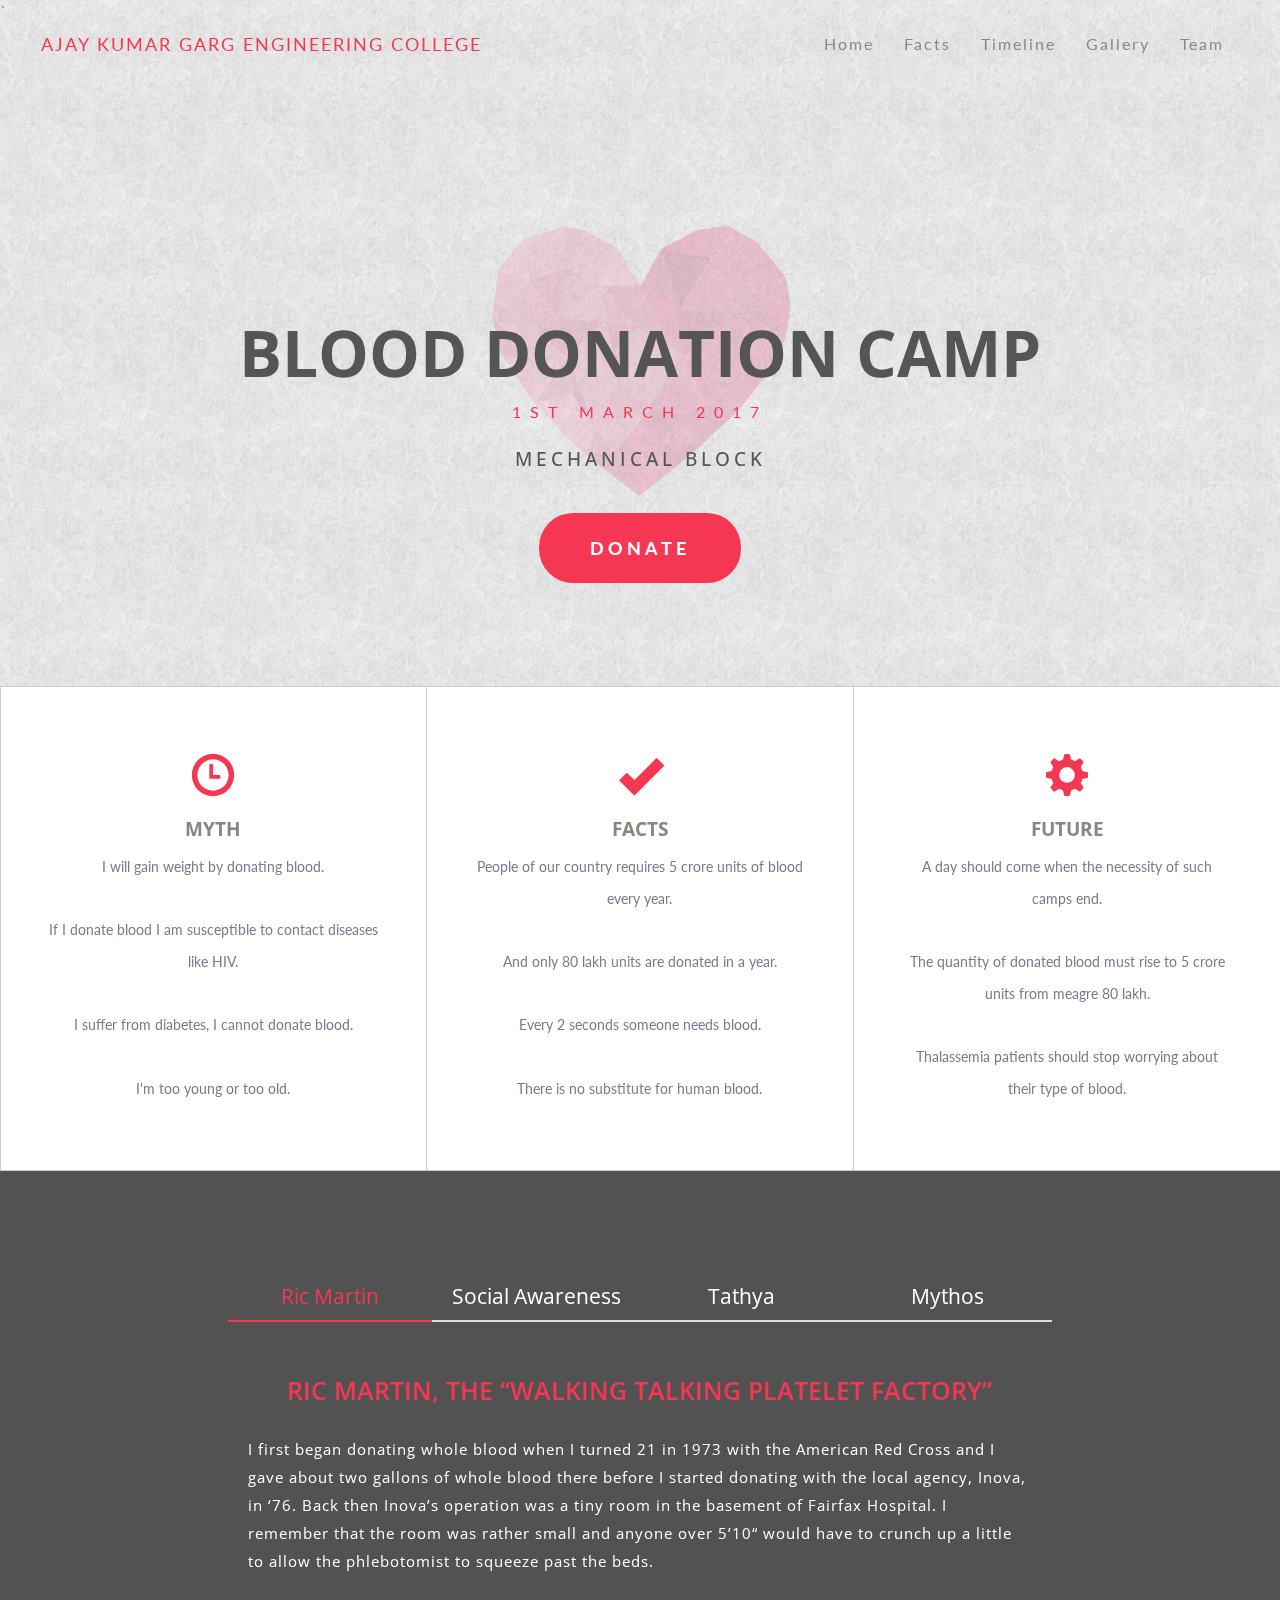
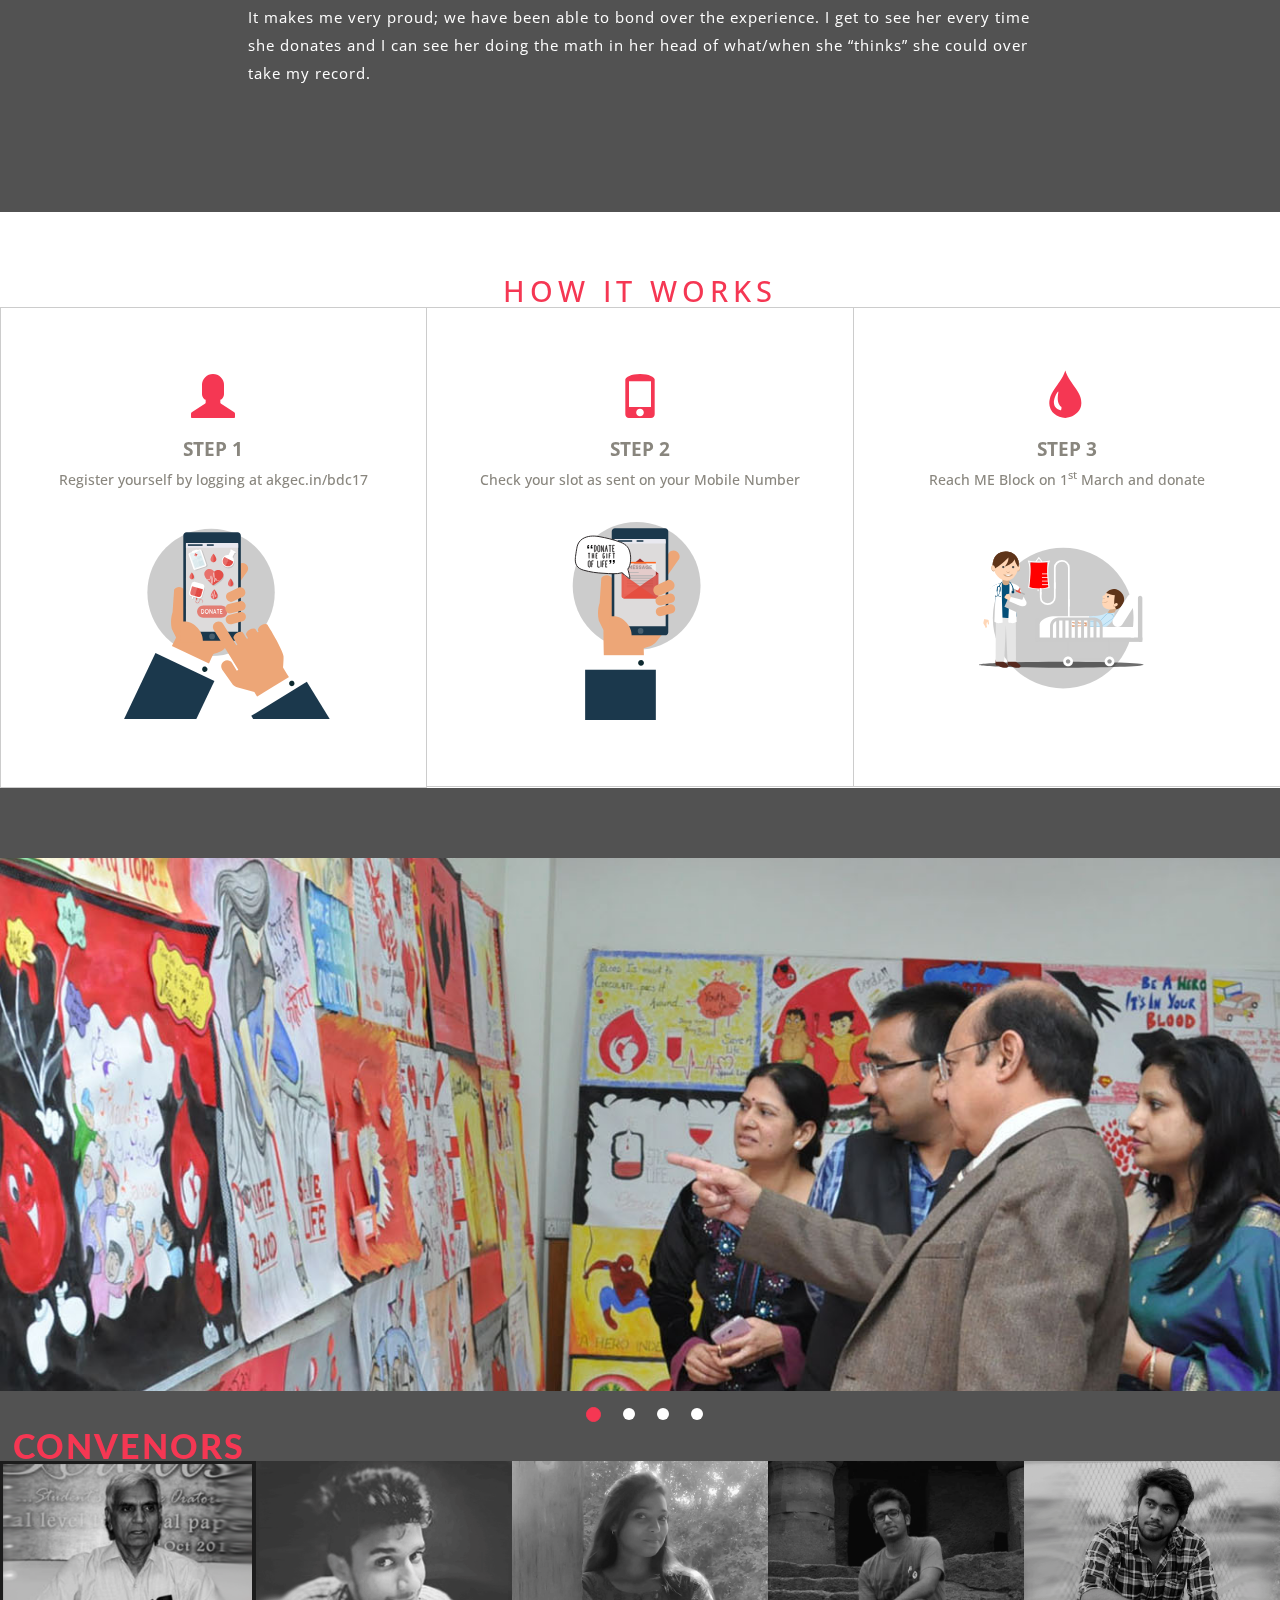
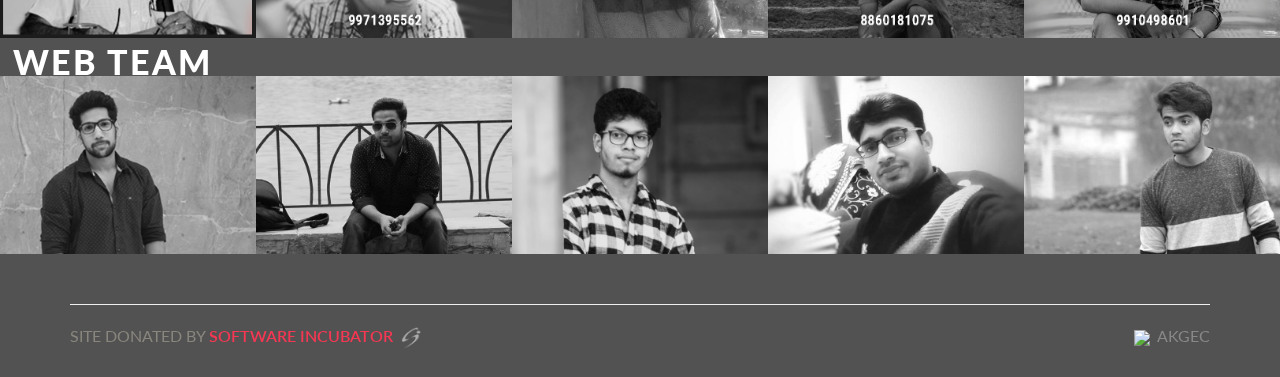
==== commit bc4ac860: "Hoste code along with integrated desings" ====
--- a/index.html
+++ b/index.html
@@ -1,849 +1,1038 @@
-<!--
-author: W3layouts
-author URL: http://w3layouts.com
-License: Creative Commons Attribution 3.0 Unported
-License URL: http://creativecommons.org/licenses/by/3.0/
--->
-<!DOCTYPE html>
-<html lang="en">
-<head>
-<title>BLOOD DONATION CAMP 2017</title>
-<!-- for-mobile-apps -->
-<meta name="viewport" content="width=device-width, initial-scale=1">
-<meta http-equiv="Content-Type" content="text/html; charset=utf-8" />
-<meta name="keywords" content="Controller Responsive web template, Bootstrap Web Templates, Flat Web Templates, Android Compatible web template, 
-Smartphone Compatible web template, free webdesigns for Nokia, Samsung, LG, SonyEricsson, Motorola web design" />
-<script type="application/x-javascript"> addEventListener("load", function() { setTimeout(hideURLbar, 0); }, false);
-		function hideURLbar(){ window.scrollTo(0,1); } </script>
-<!-- //for-mobile-apps -->
-<link href="css/bootstrap.css" rel="stylesheet" type="text/css" media="all" />
-<link href="css/style.css" rel="stylesheet" type="text/css" media="all" />
-<link href="css/font-awesome.min.css" rel="stylesheet" type="text/css" media="all" />
-
-<link href='//fonts.googleapis.com/css?family=Open+Sans:400,300,300italic,400italic,600,600italic,700,700italic,800,800italic' rel='stylesheet' type='text/css'>
-		<link rel="stylesheet" type="text/css" href="css/default.css" />
-		<link rel="stylesheet" type="text/css" href="css/component.css" />
-		<script src="js/modernizr.custom.js"></script>
-<!-- start-smoth-scrolling -->
-	<!-- jQuery CDN -->
-	<script src="https://ajax.googleapis.com/ajax/libs/jquery/3.1.1/jquery.min.js"></script>
-	<script type="text/javascript" src="https://code.jquery.com/jquery-2.1.1.min.js"></script>
-
-	<!-- Validation script -->
-<!--<script type="text/javascript" src="js/script.js"></script>--->
-    
-<!-- fromsubmit -->
-<script type="text/javascript">
-	
-    $(document).ready(function(){
-	
-	$("#student_no_error").hide();
-	$("#student_name_error").hide();
-	$("#contact_email_error").hide();
-	$("#contact_no_error").hide();
-	
-	var error_studentno = false;
-	var error_studentname = false;
-	var error_contactemail = false;
-	var error_contactno = false;
-   
-    //function to check existing records
-    function check_userrecord()
-       { 
-
-       	    var studentno = $('#student_no').val();
-       	    //$('#student_no').val("");
-            $('#student_name').val("");
-            $('#contact_email').val("");
-            $('#contact_no').val("");
-               
-       	    //alert(studentno);
-            $.ajax({
-          	type:"POST",
-          	url: "userrecord.php",
-          	data: "studentno="+studentno,
-          	datatype: "json",
-          	success: function(msg){
-          		//console.log(msg);
-          		var student =JSON.parse(msg);
-          		//$('#result').html(student.student_no_return);
-          		$('#recordsfound').html(student.recordsfound);
-               
-          		$('#student_no').val(student.student_no_return);
-                $('#student_name').val(student.student_name_return);
-                $('#contact_email').val(student.email_return);
-                $('#contact_no').val(student.contact_no_return);
-               }
-
-          });
-       } 
-
-
-       //function for sorting data
-        function sortlist()
-       { 
-       		alert('Data Sorted as per the conditions');
-            $.ajax({
-          	type:"POST",
-          	url: "../admin/sort.php",
-          	datatype: "json",
-          	success: function(msg){
-          		//console.log(msg);
-          		var x =JSON.parse(msg);
-          		$('#sortbutton').html(x.sorted);
-          		//$('#result').html(student.student_no_return);
-          		
-               }
-
-          });
-       }
-
-
-
-	//function for student no. validation
-	function check_studentno()
-			{
-		var student_nopattern = new RegExp(/^(\d){7}[dD\-'\s']{0,1}$/);
-		if($("#student_no").val().length ==0){
-			$("#student_no_error").html("Enter student no");
-			$("#student_no_error").show();
-			error_studentno = true;
-		}
-		else if(student_nopattern.test($("#student_no").val())) {
-			$("#student_no_error").hide();
-		}
-		else{
-			$("#student_no_error").html("Invalid student no");
-			$("#student_no_error").show();
-			error_studentno = true;
-		}
-			}
-
-
-	//function for student name validation
-	function check_studentname(){
-		var student_pattern = new RegExp(/^[a-zA-Z\-'\s]+$/);
-		if($("#student_name").val().length ==0){
-			$("#student_name_error").html("Enter student name");
-			$("#student_name_error").show();
-			error_studentname = true;
-		}
-		else if(student_pattern.test($("#student_name").val())) {
-			$("#student_name_error").hide();
-		}
-		else{
-			$("#student_name_error").html("Invalid student name");
-			$("#student_name_error").show();
-			error_studentname = true;
-		}
-
-	}
-
-	//function for email validation
-	function check_studentemail(){
-		var email_pattern = new RegExp(/^\w+([\.-]?\w+)*@\w+([\.-]?\w+)*(\.\w{2,3})+$/);
-		if($("#contact_email").val().length ==0){
-			$("#contact_email_error").html("Enter email id");
-			$("#contact_email_error").show();
-			error_contactemail = true;
-		}
-		else if(email_pattern.test($("#contact_email").val())) {
-			$("#contact_email_error").hide();
-		}
-		else{
-			$("#contact_email_error").html("Invalid Email Id");
-			$("#contact_email_error").show();
-			error_contactemail = true;
-		}
-
-	}
-
-	//function for contact no validation
-	function check_contactno(){
-		var contact_pattern = new RegExp(/^(([0-9]{10,11}))$/);
-		if($("#contact_no").val().length ==0){
-			$("#contact_no_error").html("Enter contact no");
-			$("#contact_no_error").show();
-			error_contactno = true;
-		}
-		else if(contact_pattern.test($("#contact_no").val())) {
-			$("#contact_no_error").hide();
-		}
-		else{
-			$("#contact_no_error").html("Invalid Contact No");
-			$("#contact_no_error").show();
-			error_contactno = true;
-		}
-	}
-
-	$("#student_no").focusout(function() 
-		{
-			check_studentno();
-			if(error_studentno==false)
-			{
-				check_userrecord();
-			}
-		});
-
-		
-	$("#student_name").focusout(function() 
-		{
-			
-		});
-
-	$("#contact_email").focusout(function() 
-		{
-			check_studentemail();
-		});
-
-	$("#contact_no").focusout(function() 
-		{
-			check_contactno();
-		});
-    
-    $("#sortbutton").click(function() 
-		{
-			sortlist();
-		});
-    $("#register-btn").click(function() 
-		{
-			formsubmit();
-		});
-
-
-
-	 function formsubmit()
-        {
-           
-        error_studentno = false;
-	  	error_studentname = false;
-	  	error_contactemail = false;
-	  	error_contactno = false;
-
-		check_studentno();
-		check_studentname();
-		check_studentemail();
-		check_contactno();
-
-		if(error_studentno==false && error_studentname==false && error_contactemail==false && error_contactno==false){
-					
-           var ajaxRequest;  
-           var student_no = $('#student_no').val();
-           var student_name = $('#student_name').val();
-           var student_gender = $("input[name='gender']:checked").val();
-           var student_year = $('#student_year option:selected').text();
-           var student_blood = $('#student_blood option:selected').text();
-           var contact_email = $('#contact_email').val();
-           var contact_no = $('#contact_no').val();
-           var student_hosteller = $("input[name='hosteller']:checked").val();
-           
-           var queryString = "?student_no=" + student_no + "&student_name=" + student_name+ "&student_gender=" + student_gender+ "&student_year=" + student_year+ "&student_blood=" + student_blood+ "&contact_email=" + contact_email+ "&contact_no=" + contact_no + "&student_hosteller=" + student_hosteller;
-           alert(queryString);
-                  
-           try {
-            
-              ajaxRequest = new XMLHttpRequest();
-           }catch (e) {
-              
-              try {
-                 ajaxRequest = new ActiveXObject("Msxml2.XMLHTTP");
-              }catch (e) {
-                 try{
-                    ajaxRequest = new ActiveXObject("Microsoft.XMLHTTP");
-                 }catch (e){
-                   
-                    
-                    return false;
-                 }
-              }
-           }
-                      ///////////////////////////////////////////////////yha POST lga kr dekho zara
-         
-           ajaxRequest.open("GET", "registration.php" + queryString, true);
-           ajaxRequest.send(null);
-
-           ajaxRequest.onreadystatechange = function()
-           {
-                 var ajaxDisplay = document.getElementById('successful');
-                 ajaxDisplay.innerHTML = ajaxRequest.responseText;
-                
-                // alert(ajaxRequest.responseText);
-               }
-             
-           }
-            else 
-		    {
-			//return false;
-     		}
-
-       }
-
-           
-       });
- 
-</script>
-
-
-
-<style>
-	.nav-tabs { border-bottom: 2px solid #DDD; }
-    .nav-tabs > li.active > a, .nav-tabs > li.active > a:focus, .nav-tabs > li.active > a:hover { border-width: 0; }
-    .nav-tabs > li > a { border: none; color: #fff; }
-        .nav-tabs > li.active > a, .nav-tabs > li > a:hover { border: none; color: #f53753 !important; background: transparent; }
-        .nav-tabs > li > a::after { content: ""; background: #f53753; height: 2px; position: absolute; width: 100%; left: 0px; bottom: -1px; transition: all 250ms ease 0s; transform: scale(0); }
-    .nav-tabs > li.active > a::after, .nav-tabs > li:hover > a::after { transform: scale(1); }
-.tab-nav > li > a::after { background: #21527d none repeat scroll 0% 0%; color: #fff; }
-.tab-pane { padding: 15px 0; }
-.tab-content{padding:20px}
-
-.card { margin-bottom: 20px; }
-
-.nav-tabs>li.active>a, .nav-tabs>li.active>a:hover, .nav-tabs>li.active>a:focus {
-    color: #555;
-    cursor: default;
-    background-color: transparent !important;
-    border-bottom-color: transparent;
-}
-
-.btn-default:hover {
-    color: #525252;
-    background-color:#fff;
-    border-color: #adadad;
-    
-}
-body > section, .footer {
-    padding: 70px 0;
-    background-color: #525252;
-}
-
-</style>
-</head>
-<body>
-
-
-										
-
-
-<!-- banner -->
-	<div class="banner">
-		<div class="container">
-			<nav class="navbar navbar-default">
-				<div class="navbar-header navbar-left">
-					<button type="button" class="navbar-toggle collapsed" data-toggle="collapse" data-target="#bs-example-navbar-collapse-1">
-						<span class="sr-only">Toggle navigation</span>
-						<span class="icon-bar"></span>
-						<span class="icon-bar"></span>
-						<span class="icon-bar"></span>
-					</button>
-					<h1><a class="navbar-brand" href="index.html" style="font-weight:600;"><span>BDC</span> <span style="color:#555;">AKGEC</span><span></span></a></h1>
-				</div>
-				<!-- Collect the nav links, forms, and other content for toggling -->
-							  
-				<div class="collapse navbar-collapse navbar-right" id="bs-example-navbar-collapse-1">
-					    <ul class="nav navbar-nav">
-          						<li class="active"><a href="#" style="color:#f53753;">Home</a></li>
-           							
-								
-								<li><a class="active" href="#">Facts</a></li> 
-								<li><a href="#facts">Myths</a></li> 
-								<li><a href="#">gallery</a></li> 
-								<li><a href="#">team</a></li> 
-         				</ul>
-       						 </div>
-        				<!-- /.navbar-collapse -->
-						 </nav>	   
-				
-				</div>
-				<div class="clearfix"></div>
-		<div class="container">		
-			<div class="row">
-				<div class="col-lg-12 col-sm-12 col-md-12 col-xs-12 text-center">
-					<div class="w3l_banner_info">
-			
-									 <h4>BLOOD DONATION CAMP</h4>
-									<p>1st MARCH 2017</p>
-									<h5>MECHANICAL BLOCK</h5>
-									<button class="btn btn-5 btn-5a icon-heart" data-toggle="modal" data-target="#register"><span>DONATE</span></button>
-									
-										
-									
-																			
-					</div>	
-				</div>
-				<div class="col-lg-3">
-				</div>
-			</div>
-		</div>	
-
-									<!-- Modal -->
-
-				<div id="register" class="modal fade" role="dialog">
-				 <div class="modal-dialog">
-
-				   <!-- Modal content-->
-				   <div class="modal-content">
-				     <div class="modal-header" style="background-color:#f53753;">
-				       <button type="button" style="color: white;" class="close" data-dismiss="modal">&times;</button>
-				       <h3 class="modal-title text-center" style="color: #fff; letter-spacing: 3px;">REGISTER YOURSELF</h3>
-				     </div>
-				     <div class="modal-body">
-				    
-				           
-							<form class="form-horizontal" id="registration_form">
-								<div id="recordsfound" style="color:red;">Type In Your Student No:</div>
-
-							 <div class="form-group text-left">
-							    <label class="control-label col-sm-4" for="student_no">Student Number:</label>
-							    <div class="col-sm-6"> 
-							      <input type="text" class="form-control" id="student_no" name="studentno" placeholder="Enter Student No.">
-							    <span id="student_no_error"></span>
-							    </div>
-							    
-							  </div> 
-
-							  <div class="form-group">
-							    <label class="control-label col-sm-4 text-left" for="student_name">Name:</label>
-							    <div class="col-sm-6">
-							      <input type="name" class="form-control" id="student_name" name="name" placeholder="Enter Name">
-							    <span id="student_name_error"></span>
-							    </div>
-							    
-							  </div>
-
-							 
-
-
-							<div class="form-group">
-							<label class="control-label col-sm-4" for="student_year">Year:</label>
-							  <div class="col-sm-6"> 
-							  <select class="form-control" id="student_year" name="year">
-							    <option value="1">1</option>
-							    <option value="2">2</option>
-							    <option value="3">3</option>
-							    <option value="4">4</option>
-							  </select>
-							  </div>
-							</div>
-
-							<div class="form-group">
-							<label class="control-label col-sm-4" for="student_blood">Blood Group:</label>
-							  <div class="col-sm-6">
-							  <select class="form-control" id="student_blood" name="bloodgroup">
-							   <option value="A+">A+</option>
-					 				<option value="A-">A-</option>
-					  				<option value="AB+">AB+</option>
-					  				<option value="AB-">AB-</option>
-					  				<option value="B+">B+</option>
-					  				<option value="B-">B-</option>
-					  				<option value="O+">O+</option>
-					  				<option value="O-">O-</option>
-							 </select>
-							  </div>
-							</div>
-
-							<div class="form-group">
-								<label class="control-label col-sm-4" for="student_gender">Gender:</label>
-								<div class="col-sm-6 radio">
-									<label class="radio-inline">
-								      <input type="radio" name="gender" id="student_gender" value="male" checked>Male
-								    </label>
-								    <label class="radio-inline" style="margin-left:36.2%;">
-								      <input type="radio" name="gender" value="female">Female
-								    </label>
-								</div>
-							  </div>
-
-
-							<div class="form-group">
-							    <label class="control-label col-sm-4 text-left" for="contact_email">Email ID:</label>
-							    <div class="col-sm-6"> 
-							      <input type="email" class="form-control" id="contact_email" placeholder="Enter Email" name="email">
-							      <span id="contact_email_error"></span>	
-							    </div>
-							  </div>
-
-							  <div class="form-group">
-							    <label class="control-label col-sm-4" for="contact_no">Contact No:</label>
-							    <div class="col-sm-6"> 
-							      <input type="number" class="form-control" id="contact_no" placeholder="Enter Contact No." name="contactno" maxlength="11">
-							    <span id="contact_no_error"></span>	
-							    </div>
-							  </div> 
-							 
-								<div class="col-sm-6 col-sm-offset-4 radio">
-								  <label class="radio-inline">
-								      <input type="radio" name="hosteller" checked value="1" id="student_hosteller">Hosteller
-								    </label>
-								    <label class="radio-inline" style="">
-								      <input type="radio" name="hosteller" value="0" id="student_hosteller">Day Scholar
-								    </label>
-							  	</div>
-				               
-
-				     <!-- body end -->
-				             <div class="modal-footer text-center">
-				             	<div class="text-center">
-						          <input type="button" data-dismiss="modal" data-toggle="modal" data-target="#registersuccess" name="submit" class="btn" value="Register" id="register-btn" style="padding: 10px 30px 10px 30px !important; background-color: #f53753 !important;border-radius:0px;" ></input>
-						        </div>  
-						      </div>    
-						    </form>
-						    </div>
-						 </div>
-					 </div>
-				   </div>
-
-									<!-- Modal 2-->
-
-										<div id="registersuccess" class="modal fade" role="dialog">
-										  <div class="modal-dialog">
-
-										    <!-- Modal content-->
-										    <div class="modal-content">
-										      <div class="modal-header" style="background-color:#f53753;">
-										        <button type="button" class="close" data-dismiss="modal">&times;</button>
-										        <h3 class="modal-title text-center" style="color: #fff; letter-spacing: 3px;">SUCCESS</h3>
-										      </div>
-										      <div class="modal-body">
-										     
-				               <div id="successful" style="color:red;"></div>
-  
-												    </div>
-												 </div>
-											 </div>
-										   </div>					
-	</div>
-	
-	
-<!-- //banner -->	
-
- <!-- timeline -->
-<div class="service container-fluid" id="timeline">
-    
-     	<div class="row services-gds agile-info" style="margin-right: 0px; margin-left: 0px;">
-			<div class="col-md-4 col-sm-12 col-xs-12 col-lg-4 list-gds text-center">
-				<span class="glyphicon glyphicon-user icon" aria-hidden="true"></span>
-				<h4>STEP 1</h4>
-				<h5>Register yourself by logging at akgec.in/bdc</h5>
-				<img src="images/step1.svg" class="img-responsive" >
-			</div>
-			<div class="col-md-4 col-sm-12 col-xs-12 col-lg-4 list-gds text-center">
-				<span class="glyphicon glyphicon-phone icon" aria-hidden="true"></span>
-				<h4>STEP 2</h4>
-				<h5>Check your slot as sent on your Mobile Number</h5>
-				<img src="images/step2.svg" class="img-responsive">
-			</div>
-			<div class="col-md-4 col-sm-12 col-xs-12 col-lg-4 list-gds text-center">
-				<span class="glyphicon glyphicon-tint icon" aria-hidden="true"></span>
-				<h4>STEP 3</h4>
-				<h5>Reach ME Block on 1<sup>st</sup> April and donate</h5>
-				<img src="images/step3.svg" class="img-responsive">
-			</div>
-				
-
-					
-		</div>
-        
-	 
-  </div>
-	<!-- //timeline -->
-
-
- <!-- services -->
-<div class="service container-fluid" id="facts">
-   
-    
-     	<div class="row services-gds agile-info" style="margin-right: 0px; margin-left: 0px;">
-			<div class="col-md-4 col-sm-12 col-xs-12 col-lg-4 list-gds text-center">
-				<span class="glyphicon glyphicon-time icon" aria-hidden="true"></span>
-				<h4>MYTH</h4>
-				<p>I will gain weight by donating blood.<br><br>
-
-						If I donate blood I am susceptible to contact diseases like HIV.<br><br>
-
-						I suffer from diabetes, I cannot donate blood.<br><br>
-
-						I'm too young or too old.</p>
-			</div>
-			<div class="col-md-4 col-sm-12 col-xs-12 col-lg-4 list-gds text-center">
-				<span class="glyphicon glyphicon-ok icon" aria-hidden="true"></span>
-				<h4>FACTS</h4>
-				<p>People of our country requires 5 crore units of blood every year.<br><br>
-
-						And only 80 lakh units are donated in a year.<br><br>
-
-						Every 2 seconds someone needs blood.<br><br>
-
-						There is no substitute for human blood.</p>
-			</div>
-			<div class="col-md-4 col-sm-12 col-xs-12 col-lg-4 list-gds text-center" style="">
-				<span class="glyphicon glyphicon-cog" aria-hidden="true"></span>
-				<h4>FUTURE</h4>
-				<p>A day should come when the necessity of such camps end.<br><br>
-
-						The quantity of donated blood must rise to 5 crore units from meagre 80 lakh.<br><br>
-
-						Thalassemia patients should stop worrying about their type of blood.</p>	
-			</div>
-				
-
-					
-		</div>
-        
-	 
-  </div>
-	<!-- //services -->
-
-	<!-- ======================= tabs ===================================== -->
-
-	    <!-- Header -->
-    <section>
-        <div class="text-vertical-center">
-            
-            
-            
-             
-
-        <div class="row" style="margin-right:0px; margin-left:0px;">
-            <div class="col-md-8 col-sm-8 col-lg-8 col-md-offset-2 col-lg-offset-2 col-sm-offset-2" style="margin-top:30px;">
-            <!-- Nav tabs --><div class="card">
-                                    <ul class="nav nav-tabs" role="tablist">
-                                        <li role="presentation" class="active text-center" style="width:25%;color:#fff; font-family: 'Open Sans', sans-serif; font-size:21px;"><a href="#ric" aria-controls="cases"  role="tab" data-toggle="tab">Ric Martin</a></li>
-                                        <li role="presentation" class="text-center" style="width:25%;color:#fff; font-family: 'Open Sans', sans-serif; font-size:21px;"><a href="#social" aria-controls="" role="tab" data-toggle="tab">Social Awareness</a></li>
-                                        <li role="presentation" class="text-center" style="width:25%;color:#fff; font-family: 'Open Sans', sans-serif; font-size:21px;"><a href="#tathya" aria-controls="act" role="tab" data-toggle="tab">Tathya</a></li>
-                                        <li role="presentation" class="text-center" style="width:25%;color:#fff; font-family: 'Open Sans', sans-serif; font-size:21px;"><a href="#mythos" aria-controls="act" role="tab" data-toggle="tab">Mythos</a></li>
-                                        
-                                    </ul>
-                                 
-                             </div>
-                                <!-- Tab panes -->
-                                <div class="tab-content card" style="line-height: 28px;">
-                                                
-                                                <div role="tabpanel" class="tab-pane active" id="ric">
-                                                <a href="#case-modal" data-toggle="modal" style="text-decoration:none; color:#525252;">
-                                                <h3 class="text-center" style="color:#f53753;  font-family: 'Open Sans', sans-serif; font-weight:600 !important; margin-bottom:30px;font-size:25px;">RIC MARTIN, THE “WALKING TALKING PLATELET FACTORY”</h3>
-                                                <p style="font-family: 'Open Sans', sans-serif; font-size:15px; color:#fff; letter-spacing: 1px;">
-                                               		I first began donating whole blood when I turned 21 in 1973 with the American Red Cross and I gave about two gallons of whole blood there before I started donating with the local agency, Inova, in ‘76. Back then Inova’s operation was a tiny room in the basement of Fairfax Hospital. I remember that the room was rather small and anyone over 5’10“ would have to crunch up a little to allow the phlebotomist to squeeze past the beds.<br><br>
-
-													It makes me very proud; we have been able to bond over the experience. I get to see her every time she donates and I can see her doing the math in her head of what/when she “thinks” she could over take my record.
-                                               	</p></a>
-                                                </div>
-                                                <div role="tabpanel" class="tab-pane" id="social" style="margin-bottom:40px;">
-                                                <a href="#case-modal" data-toggle="modal" style="text-decoration:none; color:#525252;">
-                                                <h3 class="text-center" style="color:#f53753;  font-family: 'Open Sans', sans-serif; font-weight:600 !important; margin-bottom:30px;font-size:25px;">SOCIAL AWARENESS</h3>
-                                                <p style="font-family: 'Open Sans', sans-serif; font-size:15px;color:#fff; letter-spacing: 1px;">
-                                                One single donation can be split into three separate parts, helping save or improve the lives of patients. Just three teaspoons of blood can save the life of a premature baby. If you donate blood, you can help in saving lives of many patients.<br><br>
-
-												It is a good idea to check the safety and hygiene standards of the local camps before you sign up. “Make sure that the vials and syringes being used are new and they are not reusing their syringes,” The attendants and doctors should be wearing gloves while handling the blood and should dispose of syringes and testing plates immediately after use.</p></a>
-                                                </div>
-                                                <div role="tabpanel" class="tab-pane" id="tathya">
-                                                <a href="#case-modal" data-toggle="modal" style="text-decoration:none; color:#525252;">
-                                                <h3 class="text-center" style="color:#f53753;  font-family: 'Open Sans', sans-serif; font-weight:600 !important; margin-bottom:30px;font-size:25px;">TATHYA</h3>
-                                                <p style="font-family: 'Open Sans', sans-serif; font-size:15px;color:#fff; letter-spacing: 1px;">
-                                                The average red blood cell transfusion is approximately 3 pints.<br><br>
-
-												More than 1 million new people are diagnosed with cancer each year. Many of them will need blood, sometimes daily, during their chemotherapy treatment.<br><br>
-
-												Healthy donor may donate red blood cells every 56 days, or double red cells every 112 days.<br><br>
-
-												If you began donating blood at age 18 and donated every 90 days until you reached 60, you would have donated 30 gallons of blood, potentially helping save more than 500 lives!</p></a>
-                                                </div>
-                                                <div role="tabpanel" class="tab-pane" id="mythos">
-                                                <a href="#case-modal" data-toggle="modal" style="text-decoration:none; color:#525252;">
-                                                <h3 class="text-center" style="color:#f53753;  font-family: 'Open Sans', sans-serif; font-weight:600 !important; margin-bottom:30px;font-size:25px;">MYTHOS</h3>
-                                                <p style="font-family: 'Open Sans', sans-serif; font-size:15px;color:#fff;letter-spacing: 1px;">
-                                                Blood donation will take a lot of time.<br><br>
-
-												People with infections, high cholesterol, diabetes or hypertension cannot donate blood.<br><br>
-
-												I have already donated blood once this year, I can’t donate again.<br><br>
-
-												If I donate blood I am susceptible to contract diseases like HIV.<br><br>
-
-												I suffer from diabetes, I cannot donate blood.</p></a>
-                                                </div>
-                                                
-                                </div>
-                                        
-            </div>
-    </div>
-
-           
-            
-        </div>
-  </section>
-
-  <!-- ================================= TEAM ============================================ -->
-
-  <div class="content-bottoms">
-		<div class="content-in">
-            <div class="port effect-1">
-                <div class="image-box">
-                   <img src="images/ankit.png" alt="" class="img-responsive">
-               </div>
-                <div class="text-desc">
-                    <p style="font-size:17px;font-weight:700;line-height: 24px !important;">ANKIT<br>YADAV</p><br>
-                    <p style="line-height: 19px !important;">Web Developer,<br> SDC</p>
-                </div>
-           </div>
-         </div>
-		<div class="content-in">
-            <div class="port effect-1">
-                <div class="image-box">
-                   <img src="images/pranav.png" alt="" class="img-responsive">
-               </div>
-                <div class="text-desc">
-                    <p style="font-size:17px;font-weight:700;line-height: 24px !important;">PRANAV<br>CHAUDHARY</p><br>
-                    <p style="line-height: 19px !important;">Web and Graphic Designer, SDC</p>
-                </div>
-           </div>
-         </div>
-         <div class="content-in">
-            <div class="port effect-1">
-                <div class="image-box">
-                   <img src="images/kunal.png" alt="" class="img-responsive">
-               </div>
-                <div class="text-desc">
-                    <p style="font-size:17px;font-weight:700;line-height: 24px !important;">KUNAL<br>CHAUDHARY</p><br>
-                    <p style="line-height: 19px !important;">Web and Graphic Designer, SDC</p>
-                </div>
-           </div>
-         </div>
-         <div class="content-in">
-            <div class="port effect-1">
-                <div class="image-box">
-                   <img src="images/ayush.jpg" alt="" class="img-responsive">
-               </div>
-                <div class="text-desc">
-                    <p style="font-size:17px;font-weight:700;line-height: 24px !important;"><br>AYUSH<br>SINGH</p><br>
-                    <p style="line-height: 19px !important;">Web and Graphic Designer, SDC</p>
-                </div>
-           </div>
-         </div>
-         <div class="content-in">
-            <div class="port effect-1">
-                <div class="image-box">
-                   <img src="images/mayur.jpeg" alt="" class="img-responsive">
-               </div>
-                <div class="text-desc">
-                    <p style="font-size:17px;font-weight:700;line-height: 24px !important;">MAYUR<br>PATHAK</p><br>
-                    <p style="line-height: 19px !important;">Web Developer, SDC</p>
-                </div>
-           </div>
-         </div>
-         <div class="content-in">
-            <div class="port effect-1">
-                <div class="image-box">
-                   <img src="images/dusk.jpg" alt="" class="img-responsive">
-               </div>
-                <div class="text-desc">
-                    <p style="font-size:17px;font-weight:700;line-height: 24px !important;">SAURABH<br>VERMA</p><br>
-                    <p style="line-height: 19px !important;">Web Developer, SDC</p>
-                </div>
-           </div>
-         </div>
-        <div class="clearfix"> </div>
-</div>
-<div id="footer" class="container">
-	<hr/>
-	<div class="row">
-		<div class="col-xs-12 col-sm-6">
-			DONATED BY- <a href="http://silive.in/">SOFTWARE INCUBATOR&nbsp;
-			<img src="images/SIlogo.png" width="20vw"></a>
-		</div>
-		<div class="col-xs-12 col-sm-6">
-		<a href="http://akgec.in/" style="float: right;">
-			<img src="images/AKGEC.png" width="20vw">&nbsp;
-			AKGEC</a>
-		</div>	
-	</div>
-	<br>
-
-</div>
-
-
-
-
-	
-<!-- for bootstrap working -->
-<!-- js -->
-    <!-- jQuery -->
-    <script src="js/jquery.js"></script>
-
-    <!-- Bootstrap Core JavaScript -->
-    <script src="js/bootstrap.min.js"></script>
-
-<script type="text/javascript" src="js/jquery-2.1.4.min.js"></script>
-<!-- //js -->
-<script>
-					$('ul.nav li.dropdown').hover(function() {
- 						 $(this).find('.dropdown-menu').stop(true, true).delay(200).fadeIn(500);
-							}, function() {
-  								$(this).find('.dropdown-menu').stop(true, true).delay(200).fadeOut(500);
-							});
-				</script>	
-					<!--banner Slider starts Here-->
-						<script src="js/responsiveslides.min.js"></script>
-							<script>
-								// You can also use "$(window).load(function() {"
-								$(function () {
-								  // Slideshow 4
-								  $("#slider3").responsiveSlides({
-									auto: true,
-									pager:true,
-									nav:false,
-									speed: 500,
-									namespace: "callbacks",
-									before: function () {
-									  $('.events').append("<li>before event fired.</li>");
-									},
-									after: function () {
-									  $('.events').append("<li>after event fired.</li>");
-									}
-								  });
-							
-								});
-							 </script>
-
-							<!--banner Slider starts Here-->
-	<script>
-								// You can also use "$(window).load(function() {"
-								$(function () {
-								  // Slideshow 4
-								  $("#slider4").responsiveSlides({
-									auto: true,
-									pager:false,
-									nav:true,
-									speed: 500,
-									namespace: "callbacks",
-									before: function () {
-									  $('.events').append("<li>before event fired.</li>");
-									},
-									after: function () {
-									  $('.events').append("<li>after event fired.</li>");
-									}
-								  });
-							
-								});
-							 </script>
-
-
-<!-- button donate  -->
-
-
-
-
-<!-- start-smoth-scrolling -->
-<script type="text/javascript" src="js/move-top.js"></script>
-<script type="text/javascript" src="js/easing.js"></script>
-<script type="text/javascript">
-	jQuery(document).ready(function($) {
-		$(".scroll").click(function(event){		
-			event.preventDefault();
-			$('html,body').animate({scrollTop:$(this.hash).offset().top},1000);
-		});
-	});
-</script>
-	<script src="js/bootstrap.js"></script>
-<!-- //for bootstrap working -->
-</body>
+<!--
+author: W3layouts
+author URL: http://w3layouts.com
+License: Creative Commons Attribution 3.0 Unported
+License URL: http://creativecommons.org/licenses/by/3.0/
+-->
+<!DOCTYPE html>
+<html lang="en">
+<head>
+<title>BLOOD DONATION CAMP 2017</title>
+<!-- for-mobile-apps -->
+<meta name="viewport" content="width=device-width, initial-scale=1">
+<meta http-equiv="Content-Type" content="text/html; charset=utf-8" />
+<meta name="keywords" content="Controller Responsive web template, Bootstrap Web Templates, Flat Web Templates, Android Compatible web template, 
+Smartphone Compatible web template, free webdesigns for Nokia, Samsung, LG, SonyEricsson, Motorola web design" />
+<script type="application/x-javascript"> addEventListener("load", function() { setTimeout(hideURLbar, 0); }, false);
+		function hideURLbar(){ window.scrollTo(0,1); } </script>
+<!-- //for-mobile-apps -->
+<link href="css/bootstrap.css" rel="stylesheet" type="text/css" media="all" />
+<link href="css/style.css" rel="stylesheet" type="text/css" media="all" />
+<link href="css/font-awesome.min.css" rel="stylesheet" type="text/css" media="all" />
+
+<link href='//fonts.googleapis.com/css?family=Open+Sans:400,300,300italic,400italic,600,600italic,700,700italic,800,800italic' rel='stylesheet' type='text/css'>
+		<link rel="stylesheet" type="text/css" href="css/default.css" />
+		<link rel="stylesheet" type="text/css" href="css/component.css" />
+		<script src="js/modernizr.custom.js"></script>
+<!-- start-smoth-scrolling -->
+	<!-- jQuery CDN -->
+	<script src="https://ajax.googleapis.com/ajax/libs/jquery/3.1.1/jquery.min.js"></script>
+	<script type="text/javascript" src="https://code.jquery.com/jquery-2.1.1.min.js"></script>
+
+	<!-- Validation script -->
+<!--<script type="text/javascript" src="js/script.js"></script>--->
+    
+<!-- fromsubmit -->
+<script type="text/javascript">
+	
+    $(document).ready(function(){
+	
+	$("#student_no_error").hide();
+	$("#student_name_error").hide();
+	$("#contact_email_error").hide();
+	$("#contact_no_error").hide();
+	
+	var error_studentno = false;
+	var error_studentname = false;
+	var error_contactemail = false;
+	var error_contactno = false;
+   
+    //function to check existing records
+    /*function check_userrecord()
+       { 
+
+       	    var studentno = $('#student_no').val();
+       	    //$('#student_no').val("");
+            $('#student_name').val("");
+            $('#contact_email').val("");
+            $('#contact_no').val("");
+               
+       	    //alert(studentno);
+            $.ajax({
+          	type:"POST",
+          	url: "userrecord.php",
+          	data: "studentno="+studentno,
+          	datatype: "json",
+          	success: function(msg){
+          		//console.log(msg);
+          		var student =JSON.parse(msg);
+          		//$('#result').html(student.student_no_return);
+          		$('#recordsfound').html(student.recordsfound);
+               
+          		$('#student_no').val(student.student_no_return);
+                $('#student_name').val(student.student_name_return);
+                $('#contact_email').val(student.email_return);
+                $('#contact_no').val(student.contact_no_return);
+               }
+
+          });
+       } */
+
+
+       //function for sorting data
+        function sortlist()
+       { 
+       		alert('Data Sorted as per the conditions');
+            $.ajax({
+          	type:"POST",
+          	url: "../admin/sort.php",
+          	datatype: "json",
+          	success: function(msg){
+          		//console.log(msg);
+          		var x =JSON.parse(msg);
+          		$('#sortbutton').html(x.sorted);
+          		//$('#result').html(student.student_no_return);
+          		
+               }
+
+          });
+       }
+
+
+
+	//function for student no. validation
+	function check_studentno()
+			{
+		var student_nopattern = new RegExp(/^(\d){7}[dD\-'\s']{0,1}$/);
+
+		if($("#student_no").val().length ==0){
+			$("#student_no_error").html("Enter student no");
+			$("#student_no_error").show();
+			error_studentno = true;
+		}
+		else if(student_nopattern.test($("#student_no").val())) {
+			$("#student_no_error").show();
+
+			 var sno = document.getElementById("student_no").value;
+
+            $.ajax({
+                type: 'GET',
+
+                url: 'http://localhost/BDCayush/admin/checkexist.php',
+                data: {
+                    sno: sno
+                },
+                success: function(response) {
+
+                    if (response == "OK") {
+                        document.getElementById("student_no_error").innerHTML = "";
+                        document.getElementById("register-btn").disabled = false;
+                        error_studentno = false;
+                    } else {
+                        document.getElementById("student_no_error").innerHTML = "Student No. Already Exist";
+                        document.getElementById("register-btn").disabled = true;
+                       error_studentno = true;
+                    }
+                }
+
+            });
+
+		}
+		else{
+			$("#student_no_error").html("Invalid student no");
+			$("#student_no_error").show();
+			error_studentno = true;
+		}
+
+
+
+           
+			}
+
+
+	//function for student name validation
+	function check_studentname()
+	{
+		
+		var student_pattern = new RegExp(/^[a-zA-Z\-'\s]+$/);
+		if($("#student_name").val().length ==0){
+			$("#student_name_error").html("Enter student name");
+			$("#student_name_error").show();
+			error_studentname = true;
+		}
+		else if(student_pattern.test($("#student_name").val())) {
+			$("#student_name_error").hide();
+		}
+		else{
+			$("#student_name_error").html("Invalid student name");
+			$("#student_name_error").show();
+			error_studentname = true;
+		}
+
+	}
+
+	//function for email validation
+	function check_studentemail(){
+		var email_pattern = new RegExp(/^\w+([\.-]?\w+)*@\w+([\.-]?\w+)*(\.\w{2,3})+$/);
+		if($("#contact_email").val().length ==0){
+			$("#contact_email_error").html("Enter email id");
+			$("#contact_email_error").show();
+			error_contactemail = true;
+		}
+		else if(email_pattern.test($("#contact_email").val())) {
+			$("#contact_email_error").hide();
+		}
+		else{
+			$("#contact_email_error").html("Invalid Email Id");
+			$("#contact_email_error").show();
+			error_contactemail = true;
+		}
+
+	}
+
+	//function check for existing student no.
+	/*function checkexist(){
+
+
+            var sno = document.getElementById("student_no").value;
+
+            $.ajax({
+                type: 'GET',
+
+                url: 'http://localhost/BDCayush/admin/checkexist.php',
+                data: {
+                    sno: sno
+                },
+                success: function(response) {
+
+                    if (response == "OK") {
+                        document.getElementById("student_no_error").innerHTML = "";
+                        document.getElementById("register-btn").disabled = false;
+                        return true;
+                    } else {
+                        document.getElementById("student_no_error").innerHTML = "Student No. Already Exist";
+                        document.getElementById("register-btn").disabled = true;
+                        return false;
+                    }
+                }
+
+            });
+
+        
+	}*/
+
+	//function for contact no validation
+	function check_contactno(){
+		var contact_pattern = new RegExp(/^(([0-9]{10,11}))$/);
+		if($("#contact_no").val().length ==0){
+			$("#contact_no_error").html("Enter contact no");
+			$("#contact_no_error").show();
+			error_contactno = true;
+		}
+		else if(contact_pattern.test($("#contact_no").val())) {
+			$("#contact_no_error").hide();
+		}
+		else{
+			$("#contact_no_error").html("Invalid Contact No");
+			$("#contact_no_error").show();
+			error_contactno = true;
+		}
+	}
+
+	$("#student_no").focusout(function() 
+		{
+			check_studentno();
+			if(error_studentno==false)
+			{
+				check_userrecord();
+			}
+		});
+
+		
+	$("#student_name").focusout(function() 
+		{
+			check_studentname();
+		});
+
+	$("#contact_email").focusout(function() 
+		{
+			check_studentemail();
+		});
+
+	$("#contact_no").focusout(function() 
+		{
+			check_contactno();
+		});
+    
+    $("#sortbutton").click(function() 
+		{
+			sortlist();
+		});
+    $("#register-btn").click(function() 
+		{
+			formsubmit();
+		});
+
+
+
+	 function formsubmit()
+        {
+           
+        error_studentno = false;
+	  	error_studentname = false;
+	  	error_contactemail = false;
+	  	error_contactno = false;
+
+		check_studentno();
+		check_studentname();
+		check_studentemail();
+		check_contactno();
+
+		if(error_studentno==false && error_studentname==false && error_contactemail==false && error_contactno==false){
+					
+           var ajaxRequest;  
+           var student_no = $('#student_no').val();
+           var student_name = $('#student_name').val();
+           var student_gender = $("input[name='gender']:checked").val();
+           var student_year = $('#student_year option:selected').text();
+           var student_blood = $('#student_blood option:selected').val();
+           var contact_email = $('#contact_email').val();
+           var contact_no = $('#contact_no').val();
+           var student_hosteller = $("input[name='hosteller']:checked").val();
+           
+           var queryString = "?student_no=" + student_no + "&student_name=" + student_name+ "&student_gender=" + student_gender+ "&student_year=" + student_year+ "&student_blood=" + student_blood+ "&contact_email=" + contact_email+ "&contact_no=" + contact_no + "&student_hosteller=" + student_hosteller;
+           var encodeduri = encodeURIComponent(queryString);
+           console.log(queryString);
+                  
+           try {
+            
+              ajaxRequest = new XMLHttpRequest();
+           }catch (e) {
+              
+              try {
+                 ajaxRequest = new ActiveXObject("Msxml2.XMLHTTP");
+              }catch (e) {
+                 try{
+                    ajaxRequest = new ActiveXObject("Microsoft.XMLHTTP");
+                 }catch (e){
+                   
+                    
+                    return false;
+                 }
+              }
+           }
+                      ///////////////////////////////////////////////////yha POST lga kr dekho zara
+         
+           ajaxRequest.open("GET", "registration.php" + queryString, true);
+           ajaxRequest.send(null);
+
+           ajaxRequest.onreadystatechange = function()
+           {
+                 var ajaxDisplay = document.getElementById('successful');
+                 ajaxDisplay.innerHTML = ajaxRequest.responseText;
+                $('#registration_form').html(" ");
+                $('.modal-footer').html(" ");
+                // alert(ajaxRequest.responseText);
+               }
+             
+           }
+            else 
+		    {
+			//return false;
+     		}
+
+       }
+
+           
+       });
+ 
+</script>
+
+
+
+<style>
+	.nav-tabs { border-bottom: 2px solid #DDD; }
+    .nav-tabs > li.active > a, .nav-tabs > li.active > a:focus, .nav-tabs > li.active > a:hover { border-width: 0; }
+    .nav-tabs > li > a { border: none; color: #fff; }
+        .nav-tabs > li.active > a, .nav-tabs > li > a:hover { border: none; color: #f53753 !important; background: transparent; }
+        .nav-tabs > li > a::after { content: ""; background: #f53753; height: 2px; position: absolute; width: 100%; left: 0px; bottom: -1px; transition: all 250ms ease 0s; transform: scale(0); }
+    .nav-tabs > li.active > a::after, .nav-tabs > li:hover > a::after { transform: scale(1); }
+.tab-nav > li > a::after { background: #21527d none repeat scroll 0% 0%; color: #fff; }
+.tab-pane { padding: 15px 0; }
+.tab-content{padding:20px}
+
+.card { margin-bottom: 20px; }
+
+.nav-tabs>li.active>a, .nav-tabs>li.active>a:hover, .nav-tabs>li.active>a:focus {
+    color: #555;
+    cursor: default;
+    background-color: transparent !important;
+    border-bottom-color: transparent;
+}
+
+.btn-default:hover {
+    color: #525252;
+    background-color:#fff;
+    border-color: #adadad;
+    
+}
+body > section, .footer {
+    padding: 70px 0;
+    background-color: #525252;
+}
+
+</style>
+
+
+</head>
+<body data-spy="scroll" data-target=".navbar" data-offset="50">
+								
+	<div class="banner" id="home" >
+
+<!-- navbar	 -->
+
+	<div class="container-fluid">
+					<div class="navbar navbar-fixed-top" style=" padding: 2vh 2vw;" id="navigation">
+					  <div class="navbar-header">
+					    <button type="button" class="navbar-toggle" data-toggle="collapse" data-target="#navmob" style="float: right; ">
+					      <span class="icon-bar" style="background-color: black;"></span>
+					      <span class="icon-bar" style="background-color: black;"></span>
+					      <span class="icon-bar" style="background-color: black;"></span>
+					    </button>
+					    <a class="navbar-brand" href="#" style="font-weight:400;font-size:18px; letter-spacing: 2px; color:#f53753; ">AJAY KUMAR GARG ENGINEERING COLLEGE</a>
+					  </div>
+					  <div class="navbar-collapse collapse navbar-right" id="navmob" style="float: right;">
+					    <ul class="nav navbar-nav navbar-right" style="margin-right:30px; letter-spacing: 2px; color: black;">
+							<li class="active"><a href="#home" style="font-size:16px;">Home</a></li>
+					      	<li><a href="#facts" style="font-size:16px;">Facts</a></li> 
+							<li><a href="#timeline" style=" font-size:16px;">Timeline</a></li>
+							<li><a href="#gallery" style="font-size:16px;">Gallery</a></li> 
+							<li><a href="#team" style="font-size:16px;">Team</a></li> 
+						</ul>
+					  </div>
+					</div>   
+						
+				</div>
+<!-- navbar end -->
+
+				<div class="clearfix"></div>
+		`<div class="container" id="bdccont" style="padding-top: 20vh;" >	
+			<img src="images/heart.svg" width="50%" style="position: absolute; margin-left: auto; margin-right: auto; left: 0; right: 0;" id="svg">
+			<div class="row">
+				<div class="col-lg-12 col-sm-12 col-md-12 col-xs-12 text-center">
+					<div class="w3l_banner_info">
+									
+									<h4>BLOOD DONATION CAMP</h4>
+									<p>1ST MARCH 2017</p>
+									<h5>MECHANICAL BLOCK</h5>
+									<button class="btn btn-5 btn-5a icon-heart" data-toggle="modal" data-target="#register"><span>DONATE</span></button>
+									
+										
+									
+																			
+					</div>	
+				</div>
+				<div class="col-lg-3">
+				</div>
+			</div>
+		</div>	
+
+
+									<!-- Modal -->
+
+				<div id="register" class="modal fade" role="dialog">
+				 <div class="modal-dialog">
+
+				   <!-- Modal content-->
+				   <div class="modal-content">
+				     <div class="modal-header" style="background-color:#f53753;">
+				       <button type="button" style="color: white;" class="close" data-dismiss="modal">&times;</button>
+				       <h3 class="modal-title text-center" style="color: #fff; letter-spacing: 3px;">REGISTER YOURSELF</h3>
+				     </div>
+				     <div class="modal-body" id="testreg">
+				    
+				           
+							<form class="form-horizontal" id="registration_form">
+								<!--<div id="recordsfound" style="color:red;">Type In Your Student No:</div>-->
+
+							 <div class="form-group text-left">
+							    <label class="control-label col-sm-4" for="student_no">Student Number:</label>
+							    <div class="col-sm-6"> 
+							      <input type="text" class="form-control" id="student_no" name="studentno" placeholder="Enter Student No." >
+							    <span id="student_no_error"></span>
+							    </div>
+							    
+							  </div> 
+
+							  <div class="form-group">
+							    <label class="control-label col-sm-4 text-left" for="student_name">Name:</label>
+							    <div class="col-sm-6">
+							      <input type="name" class="form-control" id="student_name" name="name" placeholder="Enter Name">
+							    <span id="student_name_error"></span>
+							    </div>
+							    
+							  </div>
+
+							 
+
+
+							<div class="form-group">
+							<label class="control-label col-sm-4" for="student_year">Year:</label>
+							  <div class="col-sm-6"> 
+							  <select class="form-control" id="student_year" name="year">
+							    <option value="1">1</option>
+							    <option value="2">2</option>
+							    <option value="3">3</option>
+							    <option value="4">4</option>
+							  </select>
+							  </div>
+							</div>
+
+							<div class="form-group">
+							<label class="control-label col-sm-4" for="student_blood">Blood Group:</label>
+							  <div class="col-sm-6">
+							  <select class="form-control" id="student_blood" name="bloodgroup">
+							   		<option value="Ap">A+</option>
+					 				<option value="An">A-</option>
+					  				<option value="ABp">AB+</option>
+					  				<option value="ABn">AB-</option>
+					  				<option value="Bp">B+</option>
+					  				<option value="Bn">B-</option>
+					  				<option value="Op">O+</option>
+					  				<option value="On">O-</option>
+					  				<option value="NA">Don't Know</option>
+							 </select>
+							  </div>
+							</div>
+
+							<div class="form-group">
+								<label class="control-label col-sm-4" for="student_gender">Gender:</label>
+								<div class="col-sm-6 radio">
+									<label class="radio-inline">
+								      <input type="radio" name="gender" id="student_gender" value="male" checked>Male
+								    </label>
+								    <label class="radio-inline" style="margin-left:36.2%;">
+								      <input type="radio" name="gender" value="female">Female
+								    </label>
+								</div>
+							  </div>
+
+
+							<div class="form-group">
+							    <label class="control-label col-sm-4 text-left" for="contact_email">Email ID:</label>
+							    <div class="col-sm-6"> 
+							      <input type="email" class="form-control" id="contact_email" placeholder="Enter Email" name="email">
+							      <span id="contact_email_error"></span>	
+							    </div>
+							  </div>
+
+							  <div class="form-group">
+							    <label class="control-label col-sm-4" for="contact_no">Contact No:</label>
+							    <div class="col-sm-6"> 
+							      <input type="number" class="form-control" id="contact_no" placeholder="Enter Contact No." name="contactno" maxlength="11">
+							    <span id="contact_no_error"></span>	
+							    </div>
+							  </div> 
+							 
+								<div class="col-sm-6 col-sm-offset-4 radio">
+								  <label class="radio-inline">
+								      <input type="radio" name="hosteller" checked value="1" id="student_hosteller">Hosteller
+								    </label>
+								    <label class="radio-inline" style="">
+								      <input type="radio" name="hosteller" value="0" id="student_hosteller">Day Scholar
+								    </label>
+							  	</div>
+				               						    </form>
+
+				               <div class="text-center" id="successful" style="color:grey; font-size: 1.5em;">
+				               </div>
+
+				     <!-- body end -->
+				             <div class="modal-footer text-center">
+				             	<div class="text-center">
+						          <input type="button" name="submit" onsubmit="checkexist();" class="btn" value="Register" id="register-btn" style="padding: 10px 30px 10px 30px !important; background-color: #f53753 !important;border-radius:0px;" ></input>
+						        </div>  
+						      </div>    
+						    </div>
+						 </div>
+					 </div>
+				   </div>
+
+									<!-- Modal 2-->
+					
+	</div>
+
+<!-- //banner -->	
+
+
+ <!-- services -->
+<div class="service container-fluid" id="facts">
+   
+    
+     	<div class="row services-gds agile-info" style="margin-right: 0px; margin-left: 0px;">
+			<div class="col-md-4 col-sm-12 col-xs-12 col-lg-4 list-gds text-center">
+				<span class="glyphicon glyphicon-time icon" aria-hidden="true"></span>
+				<h4>MYTH</h4>
+				<p>I will gain weight by donating blood.<br><br>
+
+						If I donate blood I am susceptible to contact diseases like HIV.<br><br>
+
+						I suffer from diabetes, I cannot donate blood.<br><br>
+
+						I'm too young or too old.</p>
+			</div>
+			<div class="col-md-4 col-sm-12 col-xs-12 col-lg-4 list-gds text-center">
+				<span class="glyphicon glyphicon-ok icon" aria-hidden="true"></span>
+				<h4>FACTS</h4>
+				<p>People of our country requires 5 crore units of blood every year.<br><br>
+
+						And only 80 lakh units are donated in a year.<br><br>
+
+						Every 2 seconds someone needs blood.<br><br>
+
+						There is no substitute for human blood.</p>
+			</div>
+			<div class="col-md-4 col-sm-12 col-xs-12 col-lg-4 list-gds text-center" style="">
+				<span class="glyphicon glyphicon-cog" aria-hidden="true"></span>
+				<h4>FUTURE</h4>
+				<p>A day should come when the necessity of such camps end.<br><br>
+
+						The quantity of donated blood must rise to 5 crore units from meagre 80 lakh.<br><br>
+
+						Thalassemia patients should stop worrying about their type of blood.</p>	
+			</div>
+				
+
+					
+		</div>
+        
+	 
+  </div>
+	<!-- //services -->
+
+
+	<!-- ======================= tabs ===================================== -->
+
+	    <!-- Header -->
+    <section>
+        <div class="text-vertical-center">
+            
+            
+            
+             
+
+        <div class="row" style="margin-right:0px; margin-left:0px;">
+            <div class="col-md-8 col-sm-8 col-lg-8 col-md-offset-2 col-lg-offset-2 col-sm-offset-2" style="margin-top:30px;">
+            <!-- Nav tabs --><div class="card">
+                                    <ul class="nav nav-tabs" role="tablist">
+                                        <li role="presentation" class="active text-center" style="width:25%;color:#fff; font-family: 'Open Sans', sans-serif; font-size:21px;"><a href="#ric" aria-controls="cases"  role="tab" data-toggle="tab">Ric Martin</a></li>
+                                        <li role="presentation" class="text-center" style="width:25%;color:#fff; font-family: 'Open Sans', sans-serif; font-size:21px;"><a href="#social" aria-controls="" role="tab" data-toggle="tab">Social Awareness</a></li>
+                                        <li role="presentation" class="text-center" style="width:25%;color:#fff; font-family: 'Open Sans', sans-serif; font-size:21px;"><a href="#tathya" aria-controls="act" role="tab" data-toggle="tab">Tathya</a></li>
+                                        <li role="presentation" class="text-center" style="width:25%;color:#fff; font-family: 'Open Sans', sans-serif; font-size:21px;"><a href="#mythos" aria-controls="act" role="tab" data-toggle="tab">Mythos</a></li>
+                                        
+                                    </ul>
+                                 
+                             </div>
+                                <!-- Tab panes -->
+                                <div class="tab-content card" style="line-height: 28px;">
+                                                
+                                                <div role="tabpanel" class="tab-pane active" id="ric">
+                                                <a href="#case-modal" data-toggle="modal" style="text-decoration:none; color:#525252;">
+                                                <h3 class="text-center" style="color:#f53753;  font-family: 'Open Sans', sans-serif; font-weight:600 !important; margin-bottom:30px;font-size:25px;">RIC MARTIN, THE “WALKING TALKING PLATELET FACTORY”</h3>
+                                                <p style="font-family: 'Open Sans', sans-serif; font-size:15px; color:#fff; letter-spacing: 1px;">
+                                               		I first began donating whole blood when I turned 21 in 1973 with the American Red Cross and I gave about two gallons of whole blood there before I started donating with the local agency, Inova, in ‘76. Back then Inova’s operation was a tiny room in the basement of Fairfax Hospital. I remember that the room was rather small and anyone over 5’10“ would have to crunch up a little to allow the phlebotomist to squeeze past the beds.<br><br>
+
+													It makes me very proud; we have been able to bond over the experience. I get to see her every time she donates and I can see her doing the math in her head of what/when she “thinks” she could over take my record.
+                                               	</p></a>
+                                                </div>
+                                                <div role="tabpanel" class="tab-pane" id="social" style="margin-bottom:40px;">
+                                                <a href="#case-modal" data-toggle="modal" style="text-decoration:none; color:#525252;">
+                                                <h3 class="text-center" style="color:#f53753;  font-family: 'Open Sans', sans-serif; font-weight:600 !important; margin-bottom:30px;font-size:25px;">SOCIAL AWARENESS</h3>
+                                                <p style="font-family: 'Open Sans', sans-serif; font-size:15px;color:#fff; letter-spacing: 1px;">
+                                                One single donation can be split into three separate parts, helping save or improve the lives of patients. Just three teaspoons of blood can save the life of a premature baby. If you donate blood, you can help in saving lives of many patients.<br><br>
+
+												It is a good idea to check the safety and hygiene standards of the local camps before you sign up. “Make sure that the vials and syringes being used are new and they are not reusing their syringes,” The attendants and doctors should be wearing gloves while handling the blood and should dispose of syringes and testing plates immediately after use.</p></a>
+                                                </div>
+                                                <div role="tabpanel" class="tab-pane" id="tathya">
+                                                <a href="#case-modal" data-toggle="modal" style="text-decoration:none; color:#525252;">
+                                                <h3 class="text-center" style="color:#f53753;  font-family: 'Open Sans', sans-serif; font-weight:600 !important; margin-bottom:30px;font-size:25px;">TATHYA</h3>
+                                                <p style="font-family: 'Open Sans', sans-serif; font-size:15px;color:#fff; letter-spacing: 1px;">
+                                                The average red blood cell transfusion is approximately 3 pints.<br><br>
+
+												More than 1 million new people are diagnosed with cancer each year. Many of them will need blood, sometimes daily, during their chemotherapy treatment.<br><br>
+
+												Healthy donor may donate red blood cells every 56 days, or double red cells every 112 days.<br><br>
+
+												If you began donating blood at age 18 and donated every 90 days until you reached 60, you would have donated 30 gallons of blood, potentially helping save more than 500 lives!</p></a>
+                                                </div>
+                                                <div role="tabpanel" class="tab-pane" id="mythos">
+                                                <a href="#case-modal" data-toggle="modal" style="text-decoration:none; color:#525252;">
+                                                <h3 class="text-center" style="color:#f53753;  font-family: 'Open Sans', sans-serif; font-weight:600 !important; margin-bottom:30px;font-size:25px;">MYTHOS</h3>
+                                                <p style="font-family: 'Open Sans', sans-serif; font-size:15px;color:#fff;letter-spacing: 1px;">
+                                                Blood donation will take a lot of time.<br><br>
+
+												People with infections, high cholesterol, diabetes or hypertension cannot donate blood.<br><br>
+
+												I have already donated blood once this year, I can’t donate again.<br><br>
+
+												If I donate blood I am susceptible to contract diseases like HIV.<br><br>
+
+												I suffer from diabetes, I cannot donate blood.</p></a>
+                                                </div>
+                                                
+                                </div>
+                                        
+            </div>
+    </div>
+
+           
+            
+        </div>
+  </section>
+
+ <!-- timeline -->
+ <!-- timeline -->
+<div class="service container-fluid" id="timeline">
+		<H1 class="text-center" style="padding-top: 7vh; color: #f53753;  font-size: 1.8em;  text-transform: uppercase;  letter-spacing: 5px;">HOW IT WORKS</H1>
+    
+     	<div class="row services-gds agile-info" style="margin-right: 0px; margin-left: 0px;">
+			<div class="col-md-4 col-sm-12 col-xs-12 col-lg-4 list-gds text-center" style="">
+				<span class="glyphicon glyphicon-user icon" aria-hidden="true"></span>
+				<h4>STEP 1</h4>
+				<h5 style="margin-bottom:20px;">Register yourself by logging at akgec.in/bdc17</h5>
+				<img src="images/step1.svg" class="img-responsive" style="max-width: 72% !important; margin:0 auto; margin-bottom: 1.8px;">
+			</div>
+			<div class="col-md-4 col-sm-12 col-xs-12 col-lg-4 list-gds text-center" style="">
+				<span class="glyphicon glyphicon-phone icon" aria-hidden="true"></span>
+				<h4>STEP 2</h4>
+				<h5 style="margin-bottom:20px;">Check your slot as sent on your Mobile Number</h5>
+				<img src="images/step2.svg" class="img-responsive" style="max-width: 72% !important; margin:0 auto;">
+			</div>
+			<div class="col-md-4 col-sm-12 col-xs-12 col-lg-4 list-gds text-center" style="">
+				<span class="glyphicon glyphicon-tint icon" aria-hidden="true"></span>
+				<h4>STEP 3</h4>
+				<h5 style="margin-bottom:20px;">Reach ME Block on 1<sup>st</sup> March and donate</h5>
+				<img src="images/step3.svg" class="img-responsive" style="max-width: 72% !important; margin:0 auto;">
+			</div>
+				
+
+					
+		</div>
+        
+	 
+  </div>
+	<!-- //timeline -->
+
+
+ <!-- =========================== GALLERY ================================= -->
+<SECTION >	
+			<div class="slider">
+					<div class="callbacks_container" id="gallery" style="padding-bottom:60px;">
+						<ul class="rslides" id="slider3">
+							<li>
+								<img src="images/director.jpg" alt="">
+							</li>
+							<li>
+								<img src="images/kartik.jpg" alt="">
+							</li>
+							<li>
+								<img src="images/satvik.jpg" alt="">
+							</li>
+							<li>
+								<img src="images/random.jpg" alt="">
+							</li>
+						</ul>
+						
+					</div>
+				</div>
+		
+</SECTION>
+
+		 <!-- /GALLERY -->
+
+
+<section style="padding-bottom: 28px !important;background-color: #525252;" id="team" >
+
+<!-- ==================================== CONVENORS ========================================= -->
+
+
+	<p style="font-weight:900; margin-left:1%;font-size:34px;margin-bottom: -10px;letter-spacing: 2px;margin-top: 34px;color:#f53753;">CONVENORS</p>
+  <div class="content-bottoms">
+		 <div class="content-in">
+            <div class="port effect-1">
+                <div class="image-box">
+                   <img src="images/parashar.png" alt="" class="img-responsive">
+               </div>
+                <div class="text-desc">
+                    <p style="font-size:17px;font-weight:700;line-height: 24px !important;">V.K.<br>PARASHAR</p><br>
+                    <p style="line-height: 19px !important;">ORGANISING <br>HEAD</p>
+                </div>
+           </div>
+         </div>
+         <div class="content-in">
+            <div class="port effect-1">
+                <div class="image-box">
+                   <img src="images/pranav.png" alt="" class="img-responsive">
+               </div>
+                <div class="text-desc">
+                    <p style="font-size:17px;font-weight:700;line-height: 24px !important;">PRANAV<br>CHAUDHARY</p><br>
+                    <p style="line-height: 19px !important;">Web and Graphic Designer, SDC</p>
+                </div>
+           </div>
+         </div>
+         <div class="content-in">
+            <div class="port effect-1">
+                <div class="image-box">
+                   <img src="images/madhvi.png" alt="" class="img-responsive">
+               </div>
+                <div class="text-desc">
+                    <p style="font-size:17px;font-weight:700;line-height: 24px !important;">MADHVI<br>SHUKLA</p><br>
+                    <p style="line-height: 19px !important;"></p>
+                </div>
+           </div>
+         </div>
+         <div class="content-in">
+            <div class="port effect-1">
+                <div class="image-box">
+                   <img src="images/harshit.png" alt="" class="img-responsive">
+               </div>
+                <div class="text-desc">
+                    <p style="font-size:17px;font-weight:700;line-height: 24px !important;">HARSHIT<br>AGGARWAL</p><br>
+                    <p style="line-height: 19px !important;"></p>
+                </div>
+           </div>
+         </div>
+         <div class="content-in">
+            <div class="port effect-1">
+                <div class="image-box">
+                   <img src="images/atishay.png" alt="" class="img-responsive">
+               </div>
+                <div class="text-desc">
+                    <p style="font-size:17px;font-weight:700;line-height: 24px !important;">ATISHAY YADAV<br></p><br>
+                    <p style="line-height: 19px !important;"></p>
+                </div>
+           </div>
+
+         </div>
+        <div class="clearfix"> </div>
+
+  <!-- ================================= TEAM ============================================ -->
+
+	<p style="font-weight:900; margin-left:1%;font-size:34px;margin-bottom: -10px;letter-spacing: 2px;color:#fff;">WEB TEAM</p>
+  <div class="content-bottoms">
+   		   <div class="content-in">
+            <div class="port effect-1">
+                <div class="image-box">
+                   <img src="images/kunal.png" alt="" class="img-responsive">
+               </div>
+                <div class="text-desc">
+                    <p style="font-size:17px;font-weight:700;line-height: 24px !important;">KUNAL<br>CHAUDHARY</p><br>
+                    <p style="line-height: 19px !important;">Web and Graphic Designer, SDC</p>
+                </div>
+           </div>
+         </div>
+		 <div class="content-in">
+            <div class="port effect-1">
+                <div class="image-box">
+                   <img src="images/akash.png" alt="" class="img-responsive">
+               </div>
+                <div class="text-desc">
+                    <p style="font-size:17px;font-weight:700;line-height: 24px !important;">AKASH<br>KOOL</p><br>
+                    <p style="line-height: 19px !important;">Web Developer, SDC</p>
+                </div>
+           </div>
+         </div>
+        
+        <div class="content-in">
+            <div class="port effect-1">
+                <div class="image-box">
+                   <img src="images/ayush.jpg" alt="" class="img-responsive">
+               </div>
+                <div class="text-desc">
+                    <p style="font-size:17px;font-weight:700;line-height: 24px !important;">AYUSH<br>SINGH</p><br>
+                    <p style="line-height: 19px !important;">Web and Graphic Designer, SDC</p>
+                </div>
+           </div>
+         </div>
+         <div class="content-in">
+            <div class="port effect-1">
+                <div class="image-box">
+                   <img src="images/mayur.jpeg" alt="" class="img-responsive">
+               </div>
+                <div class="text-desc">
+                    <p style="font-size:17px;font-weight:700;line-height: 24px !important;">MAYUR<br>PATHAK</p><br>
+                    <p style="line-height: 19px !important;">Web Developer,<br> SDC</p>
+                </div>
+           </div>
+         </div>
+         <div class="content-in">
+            <div class="port effect-1">
+                <div class="image-box">
+                   <img src="images/dusk.jpg" alt="" class="img-responsive">
+               </div>
+                <div class="text-desc">
+                    <p style="font-size:17px;font-weight:700;line-height: 24px !important;">SAURABH<br>VERMA</p><br>
+                    <p style="line-height: 19px !important;">Web Developer,<br> SDC</p>
+                </div>
+           </div>
+         </div>
+         
+
+
+
+
+         
+        <div class="clearfix"> </div>
+</div>
+
+
+
+
+<!-- ========================================CONVENORS END ========================================== -->
+</div>
+<div id="footer" class="container" style="margin-top:30px;">
+	<hr/>
+	<div class="row" style="margin-bottom:-30px;">
+		<div class="col-xs-12 col-sm-6">
+			SITE DONATED BY <a href="http://silive.in/" style="color:#f53753;font-weight:600;">SOFTWARE INCUBATOR&nbsp;
+			<img src="images/SIlogo.png" width="20vw"></a>
+		</div>
+		<div class="col-xs-12 col-sm-6">
+		<a href="http://akgec.in/" style="float: right;">
+			<img src="images/AKGEC.png" width="20vw">&nbsp;
+			AKGEC</a>
+		</div>	
+	</div>
+	<br>
+
+</div>
+</section>
+
+
+
+
+	
+<!-- for bootstrap working -->
+<!-- js -->
+    <!-- jQuery -->
+    <script src="js/jquery.js"></script>
+
+<script type="text/javascript">
+	$(window).scroll(function() {
+    var scroll = $(window).scrollTop();
+    var os = $('#home').offset().top;
+    var ht = $('#home').height();
+    if(scroll > os + ht){
+        $('#navigation').addClass('navbar-inverse');
+        $('#navigation').css('transition', '0.5s');
+        $('.icon-bar').css("background-color", "white");
+    }
+    else
+        $('#navigation').removeClass('navbar-inverse');
+        $('.icon-bar').css("background-color", "black");
+
+});
+</script>
+    <!-- Bootstrap Core JavaScript -->
+    <script src="js/bootstrap.min.js"></script>
+
+<script type="text/javascript" src="js/jquery-2.1.4.min.js"></script>
+<!-- //js -->
+<script>
+					$('ul.nav li.dropdown').hover(function() {
+ 						 $(this).find('.dropdown-menu').stop(true, true).delay(200).fadeIn(500);
+							}, function() {
+  								$(this).find('.dropdown-menu').stop(true, true).delay(200).fadeOut(500);
+							});
+				</script>	
+					<!--banner Slider starts Here-->
+						<script src="js/responsiveslides.min.js"></script>
+							<script>
+								// You can also use "$(window).load(function() {"
+								$(function () {
+								  // Slideshow 4
+								  $("#slider3").responsiveSlides({
+									auto: true,
+									pager:true,
+									nav:false,
+									speed: 500,
+									namespace: "callbacks",
+									before: function () {
+									  $('.events').append("<li>before event fired.</li>");
+									},
+									after: function () {
+									  $('.events').append("<li>after event fired.</li>");
+									}
+								  });
+							
+								});
+							 </script>
+
+							<!--banner Slider starts Here-->
+	<script>
+								// You can also use "$(window).load(function() {"
+								$(function () {
+								  // Slideshow 4
+								  $("#slider4").responsiveSlides({
+									auto: true,
+									pager:false,
+									nav:true,
+									speed: 500,
+									namespace: "callbacks",
+									before: function () {
+									  $('.events').append("<li>before event fired.</li>");
+									},
+									after: function () {
+									  $('.events').append("<li>after event fired.</li>");
+									}
+								  });
+							
+								});
+							 </script>
+
+
+<!-- SMOOTH SCROLLING  -->
+
+<script>
+$(document).ready(function(){
+  // Add smooth scrolling to all links
+  $("a").on('click', function(event) {
+
+    // Make sure this.hash has a value before overriding default behavior
+    if (this.hash !== "") {
+      // Prevent default anchor click behavior
+      event.preventDefault();
+
+      // Store hash
+      var hash = this.hash;
+
+      // Using jQuery's animate() method to add smooth page scroll
+      // The optional number (800) specifies the number of milliseconds it takes to scroll to the specified area
+      $('html, body').animate({
+        scrollTop: $(hash).offset().top
+      }, 800, function(){
+   
+        // Add hash (#) to URL when done scrolling (default click behavior)
+        window.location.hash = hash;
+      });
+    } // End if
+  });
+});
+</script>
+
+
+<!-- start-smoth-scrolling -->
+<script type="text/javascript" src="js/move-top.js"></script>
+<script type="text/javascript" src="js/easing.js"></script>
+<script type="text/javascript">
+	jQuery(document).ready(function($) {
+		$(".scroll").click(function(event){		
+			event.preventDefault();
+			$('html,body').animate({scrollTop:$(this.hash).offset().top},1000);
+		});
+	});
+</script>
+	<script src="js/bootstrap.js"></script>
+<!-- //for bootstrap working -->
+</body>
 </html>--- a/css/style.css
+++ b/css/style.css
@@ -1,3286 +1,3208 @@
-/*--
-Author: W3layouts
-Author URL: http://w3layouts.com
-License: Creative Commons Attribution 3.0 Unported
-License URL: http://creativecommons.org/licenses/by/3.0/
---*/
-html, body{
-    font-size: 100%;
-	font-family: 'Open Sans', sans-serif;
-	background:#ffffff;
-	margin: 0;
-  padding-right: 0 !important;
-}
-p,ul li,ol li{
-	margin:0;
-	font-size:14px;
-}
-h1,h2,h3,h4,h5,h6{
-	margin:0;
-    font-family: 'Open Sans', sans-serif;
-}
-ul,label{
-	margin:0;
-	padding:0;
-}
-body a:hover{
-	text-decoration:none;
-}
-input[type="submit"],input[type="reset"],.w3layouts_mail_grid_left2 a,.w3agile_similar_post_left ul li a,.w3agile_similar_post_left h4 a,.w3l_categories ul li a,.agileits_recent_posts_gridr h4 a,.agileits_recent_posts_gridr ul li a,.w3agile_blog_left_grid_r ul li a,.w3ls_choose_us_right ul li a,.agileinfo_services_grid1 h4,.agileinfo_services_grid1_pos,.w3agile_footer_grid_left a,.agileinfo_footer_bot_right p a{
-	transition: .5s ease-in;
-	-webkit-transition: .5s ease-in;
-	-moz-transition: .5s ease-in;
-	-o-transition: .5s ease-in;
-	-ms-transition: .5s ease-in;
-}
-/*-- banner --*/
-.banner{
-	background:url(../images/banner-1.jpg) no-repeat 0px 0px;
-	background-size:cover;
-	-webkit-background-size:cover;
-	-moz-background-size:cover;
-	-o-background-size:cover;
-	-ms-background-size:cover;
-	    min-height: 790px;
-}
-.banner1{
-	background:url(../images/banner.jpg) no-repeat 0px 0px;
-	background-size:cover;
-	-webkit-background-size:cover;
-	-moz-background-size:cover;
-	-o-background-size:cover;
-	-ms-background-size:cover;
-	min-height:300px;
-}
-/*-- nav --*/
-.navbar-default {
-    background: none;
-    border: none;
-}
-.navbar {
-    margin-bottom: 0;
-}
-.navbar-brand {
-    height: 84px;
-    padding: 0px 0 0;
-    font-size:1em;
-    line-height: 45px;
-	font-weight:900;
-}
-.navbar-brand span {
-   Color: #f53753;
-}
-/*----navbar-nav----*/
-.top-nav ul li a{
-	color: #f53753;
-	padding: 0.2em 1em;
-  margin-left: 20%;
-	font-size: 1.05em;
-	font-weight: 400;
-	text-align: center;
-	text-transform: uppercase;
-	position: relative;
-	font-weight: 500;
-}
-.top-nav ul li.active a,
-.top-nav ul li a:hover{
-	color:#f53753;
-}
-.logo a{
-	display:block;
-}
-/* top-nav */
-.top-nav:before,
-.top-nav:after {
-    content: " ";
-    display: table;
-}
-.top-nav:after {
-    clear: both;
-}
-nav {
-	position: relative;
-	margin: 2.4% 0 0 5.5%;
-}
-nav ul {
-	padding: 0;
-	float: left;
-	margin: 0.9em 0;
-}
-nav a {
-	color: #fff;
-	display: inline-block;
-	text-align: center;
-	text-decoration: none;
-	line-height: 40px;
-}
-
-.navbar-nav > li > a {
-    padding: 10px 14px;
-    font-size: 1.1em;
-    font-weight: 400;
-    text-align: center;
-    text-transform: uppercase;
-    position: relative;
-    border: 2px solid rgba(74, 73, 73, 0.04);
-	
-}
-.navbar-inverse .navbar-nav > .active > a, .navbar-inverse .navbar-nav > .active > a:hover, .navbar-inverse .navbar-nav > .active > a:focus {
-   color: #f53753!important;
-    background: none!important;
-}
-.navbar-inverse .navbar-nav > li > a:hover, .navbar-inverse .navbar-nav > li > a:focus {
-    color: #f53753!important;
-    background-color: transparent;
-}
-.navbar-inverse .navbar-nav > li > a {
-    color: #202242!important;
-}
-.navbar-inverse .navbar-nav > .open > a, .navbar-inverse .navbar-nav > .open > a:hover, .navbar-inverse .navbar-nav > .open > a:focus {
-  color: #202242!important;
-    background: none!important;
-}
-
-.navbar-default .navbar-brand {
-    color: #fff!important;
-}
-.dropdown-menu > li > a {
-    display: block;
-        padding: 3px 27px;
-	   color: #fff;
-}
-.navbar-inverse {
-    background: none!important;
-    border: none!important;
-}
-.container-fluid {
-    padding-right: 15px;
-    padding-left: 15px;
-    margin-right: auto;
-    margin-left: auto;
-    padding: 0!important;
-}
-.navbar-inverse .navbar-collapse, .navbar-inverse .navbar-form {
-    border: none!important;
-    background: none!important;
-}
-.navbar-default .navbar-nav > li > a {
-    color: #fff!important;
-	    margin-right: 10px;
-}
-.navbar-nav {
-    margin: 0!important;
-}
-.navbar-inverse .navbar-nav > .active > a, .navbar-inverse .navbar-nav > .active > a:hover, .navbar-inverse .navbar-nav > .active > a:focus {
-    color: #ffe13e!important;
-    background: none!important;
-	border: 2px solid #f53753;
-}
-.navbar-right {
-    float: right!important;
-    margin-left:8em !important;
-}
-.navbar {
-    position: relative;
-    min-height: 0;
-	 
-    margin: 0!important;
-	margin-top: 2em!important;
-    border: 1px solid transparent;
-    margin-left: 0%!important;
-}
-.navbar-default .navbar-nav > .open > a, .navbar-default .navbar-nav > .open > a:hover, .navbar-default .navbar-nav > .open > a:focus {
-    color:#f53753;
-    background: none!important;
-	border: 2px solid #f53753;
-}
-.navbar-default .navbar-nav > .active > a, .navbar-default .navbar-nav > .active > a:hover, .navbar-default .navbar-nav > .active > a:focus {
-    color: #f53753;
-    background: none!important;
-	border: 2px solid #f53753;
-}
-.navbar-default .navbar-nav > li > a:hover, .navbar-default .navbar-nav > li > a:focus {
-    color: #f53753;
-     background: none!important;
-    border: 2px solid #f53753;
-}
-
-.navbar-default .navbar-nav > li > a {
-    color: #f53753 !important;
-    margin-right: 10px;
-    }
-.dropdown-menu {
-    position: absolute;
-    top: 100%;
-    left: 0;
-    z-index: 1000;
-    display: none;
-    float: left;
-    min-width: 120px!important;
-    padding: 5px 0;
-    margin: 2px 0 0;
-    font-size: 14px;
-    text-align: left;
-    list-style: none;
-      background-color: rgba(82, 89, 99, 0.48);
-    -webkit-background-clip: padding-box;
-    background-clip: padding-box;
-    border: 1px solid #ccc;
-    border: 1px solid rgba(0, 0, 0, .15);
-    border-radius:0px!important;
-    -webkit-box-shadow: 0 6px 12px rgba(0, 0, 0, .175);
-    box-shadow: 0 6px 12px rgba(0, 0, 0, .175);
-    -webkit-transition-property: left, right;
-    transition-property: left, right;
-    -webkit-transition-duration: 0.3s;
-    transition-duration: 0.3s;
-    -webkit-transition-timing-function: ease-out;
-    transition-timing-function: ease-out;
-}
-.dropdown-menu > li > a:hover, .dropdown-menu > li > a:focus {
-       color: #f53753;
-    text-decoration: none;
-    background-color: #212121;
-}
-/*-- //nav --*/
-/*-- social-icons --*/
-ul.top-links li {
-       margin-right: 19px;
-    display: inline-block;
-}
-ul.top-links {
- float: right!important;
-      margin-top: 0;
-}
-ul.top-links li a i.fa {
-    color: #f53753;
-    font-size: 15px;
-    border-radius: 50%;
-    -webkit-border-radius: 50%;
-    -moz-border-radius: 50%;
-    -o-border-radius: 50%;
-    -ms-border-radius: 50%;
-    line-height: 36px;
-    text-align: center;
-    transition: all 0.5s ease-in-out;
-    -webkit-transition: all 0.5s ease-in-out;
-    -moz-transition: all 0.5s ease-in-out;
-    -o-transition: all 0.5s ease-in-out;
-    -ms-transition: all 0.5s ease-in-out;
-}
-ul.top-links li a i.fa:hover {
-    color:#fff;
-}
-/*-- //social-icons --*/
-/*--slider--*/
-#slider2,
-#slider3 {
-  box-shadow: none;
-  -moz-box-shadow: none;
-  -webkit-box-shadow: none;
-  margin: 0 auto;
-}
-.rslides_tabs li:first-child {
-  margin-left: 0;
-}
-.rslides_tabs .rslides_here a {
-  background: rgba(255,255,255,.1);
-  color: #fff;
-  font-weight: bold;
-}
-.events {
-  list-style: none;
-}
-.callbacks_container {
-  position: relative;
-  float: left;
-  width: 100%;
-}
-.callbacks {
-  position: relative;
-  list-style: none;
-  overflow: hidden;
-  width: 100%;
-  padding: 0;
-  margin: 0;
-}
-.callbacks li {
-  position: absolute;
-  width: 100%;
-}
-.callbacks img {
-  position: relative;
-  z-index: 1;
-  height: auto;
-  border: 0;
-}
-.callbacks .caption {
-	display: block;
-	position: absolute;
-	z-index: 2;
-	font-size: 20px;
-	text-shadow: none;
-	color: #fff;
-	left: 0;
-	right: 0;
-	padding: 10px 20px;
-	margin: 0;
-	max-width: none;
-	top: 10%;
-	text-align: center;
-}
-.callbacks_nav {
-    position: absolute;
-    -webkit-tap-highlight-color: rgba(0,0,0,0);
-    bottom:-35%;
-    left: 0;
-    z-index: 3;
-    text-indent: -9999px;
-    overflow: hidden;
-    text-decoration: none;
-    width:32px;
-    height:32px;
-    background: transparent url("../images/left.png") no-repeat left top;
-}
- .callbacks_nav:hover{
-  	opacity: 0.5;
-  }
-.callbacks_nav.next {
-  left: auto;
-   background: transparent url("../images/right.png") no-repeat right top;
-      left:51%;
- }
- .callbacks_nav.prev {
-	right: auto;
-	background-position:left top;
-	    left: 46%;
-}
-#slider3-pager a {
-  display: inline-block;
-}
-#slider3-pager span{
-  float: left;
-}
-#slider3-pager span{
-	width:100px;
-	height:15px;
-	background:#fff;
-	display:inline-block;
-	border-radius:30em;
-	opacity:0.6;
-}
-#slider3-pager .rslides_here a {
-  background: #FFF;
-  border-radius:30em;
-  opacity:1;
-}
-#slider3-pager a {
-  padding: 0;
-}
-#slider3-pager li{
-	display:inline-block;
-}
-.rslides {
-  position: relative;
-  list-style: none;
-  overflow: hidden;
-  width: 100%;
-  padding: 0;
-}
-.rslides li {
-  -webkit-backface-visibility: hidden;
-  position: absolute;
-  display:none;
-  width: 100%;
-  left: 0;
-  top: 0;
-}
-.rslides li{
-  position: relative;
-  display: block;
-  float: left;
-}
-.rslides img {
-  height: auto;
-  border: 0;
-  }
-.callbacks_tabs{
-       list-style: none;
-    position: absolute;
-    bottom: -39%;
-    left: 42%;
-    padding: 0;
-    margin: 0;
-    z-index: 990;
-    display: block;
-    text-align: center;
-}
-.slider-top span{
-	font-weight:600;
-}
-.callbacks_tabs li{
-       display: inline-block;
-    margin: 0 7px;
-}
-/*----*/
-.callbacks_tabs a{
- visibility: hidden;
-}
-.callbacks_tabs a:after {
-    content: "\f111";
-    font-size: 0;
-    font-family: FontAwesome;
-    visibility: visible;
-    display: block;
-    height: 12px;
-    width: 12px;
-    display: inline-block;
-    background: #fff;
-    border-radius: 50%;
-    -webkit-border-radius: 50%;
-    -o-border-radius: 50%;
-    -moz-border-radius: 50%;
-    -ms-border-radius: 50%;
-}
-.callbacks_here a:after{
-	background: #f53753;
-    border: 1px solid #f53753;
-    height:1px;
-    width:40px;
-    border-radius: 0;
-}
-/*----*/
-.w3l_banner_info{
-    margin:4.5em auto 0;
-    
-}
-
-.w3l_banner_info h4 {
-    
-    line-height: 2.5em;
-    text-transform: uppercase;
-    color: #555;
-    font-weight: 700;
-    padding-top: 20px;
-    font-size:4em !important;
-}
-.w3l_banner_info h4 span{
-	display: block;
-    font-size: 2em;
-    padding: .4em .5em;
-
-	color:#fff;
-}
-.w3l_banner_info p {
-    color: #f53753;
-    font-size: 1.1em;
-    text-transform: uppercase;
-   letter-spacing: 11px;
-   margin-bottom:1.0em;
-}
-
-.w3l_banner_info h5 {
-    color: #555;
-    font-size: 1.2em;
-    text-transform: uppercase;
-   letter-spacing: 4px;
-   margin-bottom:1.5em;
-   }
-
-.w3l_banner_info h4 i{
-	display: block;
-    font-style: normal;
-    padding: .4em .5em;
-    color: #212121;
-    width: 22%;
-}
-a.read{
-	font-size:1.1em;
-	color:#333;
-	background:#fff;
-	padding:0.6em 2em;
-}
-/* Underline From Center */
-.hvr-underline-from-center {
-  display: inline-block;
-  vertical-align: middle;
-  -webkit-transform: translateZ(0);
-  transform: translateZ(0);
-  box-shadow: 0 0 1px rgba(0, 0, 0, 0);
-  -webkit-backface-visibility: hidden;
-  backface-visibility: hidden;
-  -moz-osx-font-smoothing: grayscale;
-  position: relative;
-  overflow: hidden;
-}
-.hvr-underline-from-center:before {
-  content: "";
-  position: absolute;
-  z-index: -1;
-  left: 50%;
-  right: 50%;
-  bottom: 0;
-  background: #f53753;
-  height:5px;
-  -webkit-transition-property: left, right;
-  transition-property: left, right;
-  -webkit-transition-duration: 0.3s;
-  transition-duration: 0.3s;
-  -webkit-transition-timing-function: ease-out;
-  transition-timing-function: ease-out;
-}
-.hvr-underline-from-center:hover:before, .hvr-underline-from-center:focus:before, .hvr-underline-from-center:active:before {
-  left: 0;
-  right: 0;
-}
-/*-- //banner --*/
-/*-- /about --*/
-#about {
-    padding: 5em 0;
-}
-.wthree-ab-left img {
-    width: 100%;
-     padding:0;
-}
-.wthree-ab-right {
-	 padding:2em 2em;
-}
-.wthree-ab-left {
-    padding: 0;
-}
-.wthree-ab-right h2 {
-    font-size: 2em;
-    text-transform: uppercase;
-    font-weight: bold;
-    margin-bottom: 0.7em;
-}
-.wthree-ab-right p {
-    font-size: 0.9em;
-    color: #555;
-    line-height: 1.9em;
-}
-.wthree-ab-right p {
-    font-size: 0.9em;
-    color: #555;
-    line-height: 1.9em;
-    margin-bottom: 1em;
-}
-.wthree-about{
-    background: #eee;
-	    transition: 0.5s all;
-    -webkit-transition: 0.5s all;
-    -moz-transition: 0.5s all;
-    -o-transition: 0.5s all;
-    -ms-transition: 0.5s all;
-  
-}
-.wthree-about:hover{
-	  box-shadow: 0 8px 17px 0 rgba(0,0,0,0.2),0 6px 20px 0 rgba(0,0,0,0.19);
-    -webkit-box-shadow: 0 8px 17px 0 rgba(0,0,0,0.2),0 6px 20px 0 rgba(0,0,0,0.19);
-    -moz-box-shadow: 0 8px 17px 0 rgba(0,0,0,0.2),0 6px 20px 0 rgba(0,0,0,0.19);
-    -o-box-shadow: 0 8px 17px 0 rgba(0,0,0,0.2),0 6px 20px 0 rgba(0,0,0,0.19);
-}
-/*-- //about --*/
-/*--content-bottom--*/
-.content-in{
-	width:33.333333%;
-	float:left;
-}
-/*----*/
-.text-desc{
-	position: absolute; 
-	left: 0; top: 0;
-	 background-color:#f53753;
-	 height: 100%; 
-	 opacity: 0;
-	 width: 100%;
-	 padding: 20px;
- }
-/* effect-7 css */
-.port{
-	float: left;
-	 width: 100%; 
-	 position: relative; 
-	 overflow: hidden;
-	 text-align: center;
-	 overflow: hidden;
- }
-.port .text-desc{
-	opacity: 0;
-	 transition: 0.5s;
-	 color: #fff;
- }
- .port .text-desc h6{
-	    font-size: 1.2em;
-    margin-bottom: 0.5em;
-    text-transform: uppercase;
-    font-weight: bold;
- }
-.port .text-desc p{
-	font-size: 0.9em;
-    line-height: 2em;
-    letter-spacing: 0px;
- }
-.port.effect-1 img{
-	transition: 0.5s; 
-	position: relative;
-	 width: 100%;
-	 left: 0;
- }
-.port.effect-1:hover img{
-	left: 50%;
-}
-.port.effect-1 .text-desc{
-	transform: perspective(600px) rotateY(90deg); 
-	transform-origin: left center 0;
-	 width: 50%;
-	 position: absolute;
-	 left: 0; top: 0; 
-	padding: 4.4em 0.7em;
- }
-.port.effect-1:hover .text-desc{
-	opacity: 1; 
-	transform: perspective(600px) rotateY(0deg);
-	 z-index: 99;
-}
-/* effect-7 css end */
-/*-- services --*/
-.services-list {
-    padding: 6em 0;
-    background: #f7f7f7;
-    text-align: center;
-}
-.services-gds {
-    padding: 0;
-}
-.list-gds span {
-    color: #f53753;
-    font-size: 44px;
-}
-.list-gds{
-	    border: 1px solid #ccc;
-}
-.list-gds p {
-       font-size: 0.9em;
-    line-height: 2.2em;
-    color: #767C8E;
-    padding: 0 30px;
-}
-.list-gds h4 {
-      font-size: 1.4em;
-    margin: 29px 0 27px;
-    font-weight: bold;
-    text-transform: uppercase;
-}
-.list-gds {
-      padding: 66px 16px;
-		transition:0.5s all;
-	-webkit-transition:0.5s all;
-	-moz-transition:0.5s all;
-	-o-transition:0.5s all;
-	-ms-transition:0.5s all;
-}
-.list-gds:hover{
-      background: #222;
-    background-size: cover;
-    -webkit-background-size: cover;
-    -o-background-size: cover;
-    -ms-background-size: cover;
-    -moz-background-size: cover;
-	transition:0.5s all;
-	-webkit-transition:0.5s all;
-	-moz-transition:0.5s all;
-	-o-transition:0.5s all;
-	-ms-transition:0.5s all;	
-}
-.list-gds:hover.list-gds h4,.list-gds:hover.list-gds span{
-	color:#fff;
-		transition:0.5s all;
-	-webkit-transition:0.5s all;
-	-moz-transition:0.5s all;
-	-o-transition:0.5s all;
-	-ms-transition:0.5s all;
-}
-.list-gds:hover.list-gds p{
-	color:#fff;
-		transition:0.5s all;
-	-webkit-transition:0.5s all;
-	-moz-transition:0.5s all;
-	-o-transition:0.5s all;
-	-ms-transition:0.5s all;
-}
-.list-gds:nth-child(3){
-	border-right:none;
- 
-}
-.list-gds:nth-child(2){
-	border-left:none;
-  border-right: none !important;
-}
-.list-gds:nth-child(4){
-	
-  border-left:none;
-}
-.agitsworkw3ls-grid{
-	    background: url(../images/serve-img.jpg) no-repeat 0px 0px;
-    background-size: cover;
-    -webkit-background-size: cover;
-    -moz-background-size: cover;
-    -o-background-size: cover;
-    -ms-background-size: cover;
-	    min-height: 709px;
-}
-#service{
-    padding: 6em 0 0 0;
-        background: #f1f2f5;
-}
-.service-agileits {
-    margin-top: 3em;
-}
-/*-- //services --*/
-/*-- /team --*/
-	#team {
-		padding: 6em 0 5em 0;
-		background: #e2e8ea;
-	}
-	.w3l-team-grid {
-		text-align: center;
-	}
-	
-/*-- //team --*/					
-/*-- client --*/
-.client-agile-info {
-    background: url(../images/client.jpg) no-repeat 0px 0px;
-    background-size: cover;
-    -webkit-background-size: cover;
-    -moz-background-size: cover;
-    -o-background-size: cover;
-    -ms-background-size: cover;
-  min-height: 570px;
-}
-.client-top {
-      padding-top: 5em;
-}
-.agileits-clients {
-    padding-top: 3em;
-}
-h3.tittle.two {
-    color: #fff;
-	text-align: center;
-}
-.client_agile_info {
-    border-bottom: 5px solid #fff;
-    float: left;
-    width: 47%;
-    margin: 0 2% 0 0%;
-    padding-bottom: 3em;
-}
-.client_agile_info img {
-    width:9%;
-	border-radius:50%;
-	-o-border-radius:50%;
-	-moz-border-radius:50%;
-	-webkit-border-radius:50%;
-	-ms-border-radius:50%;
-}
-.c-img i{
-	 color:#fff;
-	font-size: 2em;
-	 margin-right:0.5em;
-}
-.agileits-clients h4 {
-    color: #fff;
-    text-transform: uppercase;
-    font-weight: bold;
-	font-size:1.2em;
-}
-.agileits-clients p {
-    color: #dedcdc;
-    line-height: 1.9em;
-	font-size:0.95em;
-	margin:1em 0;
-}
-/*-- //client --*/
-/*-- /about-inner --*/
-.banner.two{
-	    background: url(../images/banner.jpg) no-repeat 0px 0px;
-    background-size: cover;
-    -webkit-background-size: cover;
-    -moz-background-size: cover;
-    -o-background-size: cover;
-    -ms-background-size: cover;
-    min-height: 350px;
-}
-.w3l-sub-head {
-    text-align: center;
-    padding-top: 6em;
-}
-.w3l-sub-head h2 {
-	  text-transform:uppercase;
-	  color:#fff;
-	  font-size:2.5em;
-	  font-weight:bold
-}
-/*--/team--*/
-.agileits-team {
-    padding:6em  0;
-}
-.our-staff-grid-wthree {
-	margin-top:3em;
-}
-.our-staff-grid-wthree img {
-	width:100%;
-}
-.our-staff-grid-wthree h4 {
-    font-size: 1.4em;
-    color: #222;
-    font-weight: bold;
-    margin: 1em 0 0.6em 0;
-    text-transform: uppercase;
-}
-.our-staff-grid-wthree p {
-	font-size:0.9em;
-    line-height: 1.9em;
-    color: #555;
-    font-weight: 400;
-}
-.get{
-	margin:0 auto;
-}
-.view {
-  position: relative;
-  text-align: center;
-}
-.view .mask,.view .content {
-  width: 255px;
-  height: 255px;
-  position: absolute;
-  overflow: hidden;
-  top: 0;
-  left: 0;
-}
-.view img {
-   display: block;
-   position: relative;
-   width: 100%;
-}
-.view-seventh .mask {
-      background-color: rgba(197, 43, 66, 0.78);
-   -webkit-transform: rotate(0deg) scale(1);
-   -moz-transform: rotate(0deg) scale(1);
-   -o-transform: rotate(0deg) scale(1);
-   -ms-transform: rotate(0deg) scale(1);
-   transform: rotate(0deg) scale(1);
-   -ms-filter: "progid: DXImageTransform.Microsoft.Alpha(Opacity=0)";
-   filter: alpha(opacity=0);
-   opacity: 0;
-   -webkit-transition: all 0.1s ease-out;
-   -moz-transition: all 0.1s ease-out;
-   -o-transition: all 0.1s ease-out;
-   -ms-transition: all 0.1s ease-out;
-   transition: all 0.1s ease-out;
-}
-.view-seventh:hover .mask {
-   -ms-filter: "progid: DXImageTransform.Microsoft.Alpha(Opacity=100)";
-   filter: alpha(opacity=100);
-   opacity: 1;
-   -webkit-transform: translateY(0px) rotate(0deg);
-   -moz-transform: translateY(0px) rotate(0deg);
-   -o-transform: translateY(0px) rotate(0deg);
-   -ms-transform: translateY(0px) rotate(0deg);
-   transform: translateY(0px) rotate(0deg);
-   -webkit-transition-delay: 0.1s;
-   -moz-transition-delay: 0.1s;
-   -o-transition-delay: 0.1s;
-   -ms-transition-delay: 0.4s;
-   transition-delay: 0.1s;
-}
-ul.staff-social-icons{
-  margin: 7.5em 0 0 0;
-  padding: 0;
-}
-ul.staff-social-icons li{
-	display:inline-block;
-}
-ul.staff-social-icons li a  {
-	webkit-transform: translateY(-200px);
-  -moz-transform: translateY(-200px);
-  -o-transform: translateY(-200px);
-  -ms-transform: translateY(-200px);
-  transform: translateY(-200px);
-  -webkit-transition: all 0.2s ease-in-out;
-  -moz-transition: all 0.2s ease-in-out;
-  -o-transition: all 0.2s ease-in-out;
-  -ms-transition: all 0.2s ease-in-out;
-  transition: all 0.2s ease-in-out;
-  	transition:0.5s all;
-	-webkit-transition:0.5s all;
-	-moz-transition:0.5s all;
-	-o-transition:0.5s all;
-	-ms-transition:0.5s all;
-	color:#fff;
-}
-ul.staff-social-icons li a span:hover{
- opacity:0.6;
-}
-ul.staff-social-icons i.fa {
-    background: #111;
-    width: 32px;
-    height: 32px;
-    line-height: 32px;
-    border-radius: 50%;
-}
-.view-seventh:hover ul.staff-social-icons li a span{
-	  -webkit-transform: translateY(0px);
-  -moz-transform: translateY(0px);
-  -o-transform: translateY(0px);
-  -ms-transform: translateY(0px);
-  transform: translateY(0px);
-  -webkit-transition-delay: 0.2s;
-  -moz-transition-delay: 0.2s;
-  -o-transition-delay: 0.2s;
-  -ms-transition-delay: 0.2s;
-  transition-delay: 0.2s;
-  	transition:0.5s all;
-	-webkit-transition:0.5s all;
-	-moz-transition:0.5s all;
-	-o-transition:0.5s all;
-	-ms-transition:0.5s all;
-}
-ul.staff-social-icons li a span.facebook{
-	background-position:0px 0px;
-}
-ul.staff-social-icons li a span.twitter{
-	background-position: -36px 0px;
-}
-ul.social-icons li a:hover{
-	opacity:0.7;
-}
-/*-- //team --*/
-/*-- //about-inner --*/
-/*-- portfolio--*/
-.portfolio {
-    padding: 6em 0;
-}
-figure {
-    margin: 0;
-    padding: 0;
-    position: relative;
-    display: block;
-    cursor: pointer;
-    overflow: hidden;
-}
-
-figure:hover figcaption {
-    -ms-filter: progid:DXImageTransform.Microsoft.Alpha(Opacity=100);
-    filter: alpha(opacity=100);
-    opacity: 1;
-    -webkit-transform: rotate(0);
-    -moz-transform: rotate(0);
-    -o-transform: rotate(0);
-    -ms-transform: rotate(0);
-    transform: rotate(0);
-    top: 0;
-}
-
-figcaption {
-    -ms-filter: progid:DXImageTransform.Microsoft.Alpha(Opacity=0);
-    filter: alpha(opacity=0);
-    opacity: 0;
-    position: absolute;
-    height: 100%;
-    width: 100%;
-	top: -100%;
-    background: rgba(0,0,0,.5);
-    color: #fff;
-    -webkit-transition: all .5s ease;
-    -moz-transition: all .5s ease;
-    -o-transition: all .5s ease;
-    -ms-transition: all .5s ease;
-    transition: all .5s ease;
-    -webkit-transition-delay: .5s;
-    -moz-transition-delay: .5s;
-    -o-transition-delay: .5s;
-    -ms-transition-delay: .5s;
-    transition-delay: .5s;
-    -webkit-transform: rotate(360deg);
-    -moz-transform: rotate(360deg);
-    -o-transform: rotate(360deg);
-    -ms-transform: rotate(360deg);
-    transform: rotate(360deg);
-	    text-align: center;
-}
-
-figcaption h3 {
-    font-weight:bold;
-    font-size: 1.6em;
-    color: #f53753;
-    padding: 10px 20px;
-    margin-bottom: 0;
-    position: relative;
-    left: 100%;
-    margin-top: 55px;
-    -webkit-transition: all .5s;
-    -moz-transition: all .5s;
-    -o-transition: all .5s;
-    -ms-transition: all .5s;
-    transition: all .5s;
-    -webkit-transition-delay: 1s;
-    -moz-transition-delay: 1s;
-    -o-transition-delay: 1s;
-    -ms-transition-delay: 1s;
-    transition-delay: 1s;
-}
-
-figcaption p {
-    padding: 10px 20px;
-    margin-bottom: 0;
-    position: relative;
-    left: 100%;
-        font-size: 0.85em;
-    line-height: 2em;
-    -webkit-transition: all .5s;
-    -moz-transition: all .5s;
-    -o-transition: all .5s;
-    -ms-transition: all .5s;
-    transition: all .5s;
-    -webkit-transition-delay: 1.3s;
-    -moz-transition-delay: 1.3s;
-    -o-transition-delay: 1.3s;
-    -ms-transition-delay: 1.3s;
-    transition-delay: 1.3s;
-}
-
-figure:hover h3,figure:hover p {
-    left: 0;
-}
-
-figcaption a {
-    color: #fff;
-    border: 2px solid #fff;
-    padding: 4px 10px;
-    text-decoration: none;
-}
-
-figcaption a:hover {
-    color: #4f5856;
-    background: #fff;
-}
-.gallery {
-    padding: 6em 0;
-}
-.ga-top{
-	margin-bottom:3em;
-}
-/*-- /short-codes --*/
-h3.hdg {
-    font-size: 1.6em;
-    color: #202020 !important;
-    font-weight:bold;
-	text-transform:uppercase;
-}
-.show-grid [class^=col-] {
-	background: #fff;
-	text-align: center;
-	margin-bottom: 10px;
-	line-height: 2em;
-	border: 10px solid #f0f0f0;
-}
-.show-grid [class*="col-"]:hover {
-	background: #e0e0e0;
-}
-.xs h3, h3.m_1{
-	color:#000;
-	font-size:1.7em;
-	font-weight:300;
-	margin-bottom: 1em;
-}
-.grid_3 p{
-	color: #555;
-	font-size: 0.85em;
-	margin-bottom: 1em;
-	font-weight: 300;
-}
-.grid_4{
-	background:none;
-	margin-top:30px;
-}
-.label {
-	font-weight: 300 !important;
-	-webkit-border-radius:4px;
-	-moz-border-radius:4px;
-	border-radius:4px;
-} 
-.input-group {
-    margin-bottom: 20px;
-} 
-.grid_5{
-	background:none;
-	padding:2em 0 0 0;
-}
-.grid_5 h3, .grid_5 h2, .grid_5 h1, .grid_5 h4, .grid_5 h5, h3.hdg {
-    margin-bottom: 0.5em;
-    color: #333;
-}
-.grid_3 p{
-  line-height: 2em;
-  color: #888;
-  font-size: 0.9em;
-  margin-bottom: 1em;
-  font-weight: 300;
-}
-.bs-docs-example {
-  margin: 1em 0;
-}
-h1.t-button,h2.t-button,h3.t-button,h4.t-button,h5.t-button {
-	line-height:1.8em;
-	margin-top:0.5em;
-	margin-bottom: 0.5em;
-}
-li.list-group-item1 {
-  line-height: 2.5em;
-}
-h2.typoh2{
-    margin: 0 0 10px;
-}
-.label {
-    font-size: 53%;
-}
-.w3agile-codes {
-    padding: 5em 0;
-}
-.box1 {
-    display: inline-block;
-    width: 18%;
-    padding: 7px .5em;
-    background: rgba(238, 238, 238, 0.69);
-    margin: 1em 1% 1em 0;
-    text-align: left;
-    -moz-box-sizing: border-box;
-    -webkit-box-sizing: border-box;
-    box-sizing: border-box;
-    font-size: 13px;
-}
-h3.head-top {
-      font-size: 1.6em;
-    margin: 1em 0;
-    Color: #f53753;
-    text-transform: uppercase;
-    font-weight: bold;
-}
-.fontawesome-icon-list a i {
-    margin-right: 10px;
-    font-size: 25px;
-        color: #484747;
-}
-.box1 a {
-    color: #212020;
-}
-/*-- //short-codes --*/
-/*-- single --*/
-.single-grid-left-grid1{
-	padding:2em;
-	background:#f5f5f5;
-}
-.single-grid-left-grid1-left{
-	float:left;
-}
-.single-grid-left-grid1-left h3{ 
-	font-size:1em;
-	color:#212121;
-	text-transform:uppercase;
-}
-.single-grid-left-grid1-left h3 span{
-	display:block;
-	font-size:2em;
-	color:#f53753;
-}
-.single-grid-left-grid1-right h4{
-	text-transform:capitalize;
-	font-size:2em;
-	margin:0;
-}
-.single-grid-left-grid1-right{
-	float:right;
-}
-.single-grid-left-grid1-right p{
-	color:#999;
-	line-height:1.8em;
-	line-height:1.8em;
-}
-p.fugiat{
-	    margin: 2em 0;
-    color: #555;
-    line-height: 2em;
-    font-size: 0.9em;
-}
-.single-grid-left-grid1 ul{
-	padding:1em 0;
-	border-top:1px solid #999;
-	border-bottom:1px solid #999;
-}
-.single-grid-left-grid1 ul li{
-	font-size: 14px;
-    color: #555;
-    margin-left: 1em;
-	margin-right:2em;
-    list-style-type: none;
-    display: inline-block;
-}
-.single-grid-left-grid1 ul li a{
-	color: #555;
-	text-decoration:none;
-}
-.single-grid-left-grid1 ul li a span,.single-grid-left-grid1 ul li span{
-	color:#f53753;
-	left:-.5em;
-}
-.single-grid-left-grid1 ul li a:hover{
-	color:#f53753;
-}
-.popular-posts{
-	margin:6em 0 3em;
-}
-.popular-posts h3,.author h3,.leave-reply h3{
-	font-size: 1.6em;
-    color: #212121;
-    margin: 0 0 1em;
-    text-transform: uppercase;
-    font-weight: bold;
-}
-.popular-posts-grid{
-	padding-left:0;
-}
-.popular-posts-grid1{
-	padding:.5em .5em 1em;
-	background:#f5f5f5;
-}
-.popular-posts-grid1 h4 a{
-	text-decoration: none;
-    font-size: 1em;
-    color:#f53753;
-    display: block;
-    margin: 1em 0 0.5em;
-    font-weight: 500;
-    text-transform: capitalize;
-    line-height: 1.5em;
-    font-family: 'Open Sans', sans-serif;
-    text-align: center;
-}
-.popular-posts-grid1 h4 a:hover{
-	color:#212121;
-}
-.popular-posts-grid1 p{
-	    color: #555;
-    line-height: 1.9em;
-    text-align: center;
-    font-size: 0.9em;
-}
-.author-grid{
-	padding:2em;
-	background:#212121;
-}
-.author-grid-left{
-	float:left;
-	width:20%;
-}
-.author-grid-left img{
-	padding:.5em;
-	border:2px dotted #fff;
-	border-radius:50%;
-}
-.author-grid-right{
-	float:right;
-	width:75%;
-}
-.author-grid-right h4{
-	font-size:1em;
-	color:#fff;
-	letter-spacing:1px;
-	text-transform:uppercase;
-}
-.author-grid-right h4 span{
-	font-size: 14px;
-    color: #f53753;
-    font-family: 'Open Sans', sans-serif;
-    display: block;
-    margin: .5em 0 0;
-    text-transform: capitalize;
-}
-.author-grid-right p{
-	color:#999;
-	line-height:1.8em;
-	margin:2em 0 1em;
-}
-.leave-reply{
-	margin:3em 0 0;
-}
-.leave-reply input[type="text"],.leave-reply input[type="email"],.leave-reply textarea{
-	outline:none;
-	padding:10px;
-	background:#f5f5f5;
-	font-size:14px;
-	color: #777;
-	border:1px solid #EAEAEA;
-	width:100%;
-}
-.leave-reply textarea{
-	resize:none;
-	min-height:150px;
-	margin:0 0 .8em;
-}
-.leave-reply input[type="email"]{
-	margin:1em 0;
-}
-.leave-reply input[type="submit"]{
-	outline: none;
-    padding: 13px 0;
-    background: #f53753;
-    font-size: 1em;
-    color: #fff;
-    border: none;
-    margin: 1em 0 0;
-        width: 19%;
-    text-transform: uppercase;
-}
-.leave-reply input[type="submit"]:hover{
-	background:#212121;
-}
-.search1 input[type="text"] {
-	border: 1px solid #E7E7E7;
-    outline: none;
-    width: 100%;
-    background: none;
-    color: #555;
-    padding: 10px;
-	margin:0 0 1em;
-    font-size: 14px;
-}
-.search1 input[type="submit"] {
-	color: #fff;
-    font-size: 1em;
-    transition: .5s all;
-    -webkit-transition: .5s all;
-    -o-transition: .5s all;
-    -moz-transition: .5s all;
-    -ms-transition: .5s all;
-    border: none;
-    outline: none;
-    width: 43%;
-    padding: 12px 0;
-    background: #f53753;
-    text-transform: uppercase;
-}
-.search1 input[type="submit"]:hover{
-	background:#212121;
-}
-.categories ul li {
-	list-style-type: none;
-    display: block;
-    margin: 1.5em 0;
-    color: #555;
-    font-size: 14px;
-}
-.categories ul li a {
-	color: #555;
-	text-decoration:none;
-	letter-spacing:1px;
-}
-.categories ul li a i{
-  color: #f53753;
-  margin-right:7px;
-}
-.categories ul li a:hover{
-	color:#f53753;
-}
-.categories{
-  margin: 5em 0;
-}
-.related-posts{
-	margin-top:5em;
-}
-.categories h3,.related-posts h3,.search1 h3 {
-    color: #212121;
-    font-size: 1.4em;
-    text-transform: uppercase;
-    margin: 0 0 1em;
-    font-weight: bold;
-}
-.related-post-left{
-	float:left;
-	width:30%;
-}
-.related-post-right{
-	float:right;
-	width:65%;
-}
-.related-post{
-	margin:2.5em 0;
-}
-.categories-mid ul li:nth-child(6) {
-  margin-bottom: 5em;
-}
-.related-post-right h4{
-	line-height:1em;
-}
-.related-post-right h4 a{
-	    color: #333;
-    font-size: 1.1em;
-    text-transform: capitalize;
-    text-decoration: none;
-}
-.related-post-right h4 a:hover{
-	text-decoration:none;
-	color:#000;
-}
-.related-post-right p {
-	color: #555;
-    font-style: normal;
-    line-height: 1.8em;
-	margin:1em 0;
-}
-.related-post-right ul li{
-	display: inline-block;
-    margin: 0 1em 0 0.5em;
-    font-size: 14px;
-    color: #212121;
-}
-.related-post-right ul li span{
-	left:-.5em;
-	color: #f53753;
-}
-.single-grids {
-    padding: 5em 0;
-}
-/*-- social-icons --*/
-.social-nav {
-    padding: 0;
-    list-style: none;
-    display: inline-block;
-    margin: 10px auto;
-}
-.social-nav li {
-    display: inline-block;
-}
-.model-8 a {
-    background: #FFF;
-}
-.model-8 a{
-    color:#C28F44;
-}
-.social-nav a {
-       display: inline-block;
-    float: left;
-    width: 32px;
-    height: 32px;
-    font-size: 20px;
-    color: #f53753;
-    text-decoration: none;
-    cursor: pointer;
-    text-align: center;
-    line-height: 30px;
-    background: #fff;
-    position: relative;
-    -webkit-transition: 0.5s ease-in;
-    -moz-transition: 0.5s ease-in;
-    -o-transition: 0.5s ease-in;
-    transition: 0.5s ease-in;
-    -ms-transition: 0.5s ease-in;
-}
-.model-8 a:hover {
-    color:#f53753;
-}
-.model-8 a:hover {
-    -webkit-box-shadow: 0 30px 0 inset;
-	-o-box-shadow: 0 30px 0 inset;
-	-ms-box-shadow: 0 30px 0 inset;
-    -moz-box-shadow: 0 30px 0 inset;
-    box-shadow: 0 30px 0 inset;
-}
-a.facebook i,a.g i,a.twitter i,a.p i{
-	display: block;
-    width: 32px;
-    height: 32px;
-    -webkit-transition: 0.5s ease-in;
-    -moz-transition: 0.5s ease-in;
-    -o-transition: 0.5s ease-in;
-    transition: 0.5s ease-in;
-    -ms-transition: 0.5s ease-in;
-    font-size: 0.9em;
-        line-height: 35px;
-}
-a.facebook:hover i,a.twitter:hover i,a.g:hover i,a.p:hover i{
-    display: block;
-	color:#fff;
-}
-/*-- contact --*/
-.contact-main-agile-info {
-    padding: 5em 0 0 0;
-}
-.contact-grid1.agileits-w3layouts i {
-    float: left;
-    width: 12%;
-}
-.con-w3l-info {
-    float: right;
-    width: 84%;
-}
-.contact-top-agileits {
-    float: left;
-    width: 66%;
-    margin-top: 3em;
-}
-.contact-grid {
-     padding: 2em 2em;
-		background: #f53753;
-		float: left;
-		width: 32%;
-		margin-right: 1%;
-	}
-.con-w3l-info h4 {
-    font-size: 1em;
-    color: #fff;
-    text-transform: uppercase;
-    font-weight: 400;
-}
-.con-w3l-info p{
-    font-size: 0.9em;
-    line-height: 1.9em;
-    color: #fff;
-}
-.con-w3l-info a {
-    font-size: 0.97em;
-    line-height: 1.9em;
-    color: #fff;
-}
-.contact-grid i {
-    color: #fff;
-    font-size: 1.3em;
-}
-.con-w3l-info a:hover {
-    color: #fff;
-}
-p.con {
-    font-size: 0.9em;
-    color: #555;
-    line-height: 1.9em;
-    margin-top: 1em;
-}
-h3.tittle {
-    font-size: 2.5em;
-    text-transform: uppercase;
-    font-weight: bold;
-    margin-bottom: 0.5em;
-    color: #333;
-}
-p.sub {
-	text-transform:uppercase;
-	color:#555;font-weight:100;
-	font-size:1.3em;
-}
-/*-- map --*/
-.map.agileits {
-	position: relative;
-	min-height:520px;
-}
-.map.agileits iframe {
-	width: 100%;
-	min-height:520px;
-	border: none;
-	position: absolute;
-}
-.location-mark {
-    position: absolute;
-    z-index: 999;
-    left: 50%;
-    top:20%;
-}
-.location-mark i {
-    font-size: 4em;
-    color: #333;
-}
-.map-grid-left{
-	background:#FFF;
-	padding:0;
-	float: left;
-	position:relative;
-}
-.map-grids {
-    position: absolute;
-    top:38%;
-    left: 9%;
-    width: 81%;
-	background: #fff;
-    padding: 4em 2em;
-}
-.map-grids input[type="text"],.map-grids textarea {
-      font-size: 1em;
-    color: #555;
-    padding: 1.1em 0em;
-    border: 0;
-    width: 100%;
-    border: none;
-    border-bottom: 3px solid #f53753;
-    background: none;
-    -webkit-appearance: none;
-    outline: none;
-    float: left;
-    width: 29%;
-    margin-right: 1%;
-}
-.map-grids textarea {
-   resize: none;
-    height: 47px;
-    padding: 0em 0 0em 0;
-    margin-right: 0;
-    margin-top: 13px;
-}
-.map-grids input[type="submit"] {
-     background: #f53753;
-    padding: 0.8em 2em;
-    border: none;
-    outline: none;
-    -webkit-transition: all 0.2s ease 0s;
-    -moz-transition: all 0.2s ease 0s;
-    -o-transition: all 0.2s ease 0s;
-    -ms-transition: all 0.2s ease 0s;
-    transition: all 0.2s ease 0s;
-    float: right;
-    margin-top: 12px;
-    color: #fff;
-    font-weight: bold;
-}
-.map-grids input[type="submit"]:hover{
-	 background:#333;
-}
-.map-grids h4 {
-    color: #333;
-    font-weight: 600;
-    font-size: 1.4em;
-    margin-bottom: 0.8em;
-    text-transform: uppercase;
-    font-weight: bold;
-}
-/*-- map-bottom --*/
-/*-- Footer --*/
-.w3l-footer {
-	background-color: #212121;
-}
-.footer-info-agile {
-	margin-top: 50px;
-}
-.w3l-footer  h4 {
-	color: #fff;
-    padding: 24px 0 10px 0;
-	font-weight: 600;
-	font-size:1.4em;
-	margin-bottom: 0.8em;
-}
-.footer-info-agile li {
-    color: #EEE;
-    display: block;
-    line-height: 1.9em;
-}
-.links a {
-	color: #EEE;
-}
-.links a:hover {
-	color: #FFF;
-	text-decoration: underline;
-}
-a.mail {
-	color: #EEE;
-}
-a.mail:hover {
-    color: #f53753;
-}
-/*-- Newsletter --*/
-.footer-info-agile p {
-	    color: #EEE;
-    line-height: 2em;
-    margin-bottom: 27px;
-    text-align: left;
-}
-.newsletter {
-	position: relative;
-}
-.newsletter input[type="email"] {
-    font-style: italic;
-    padding: 11px 60px 13px 16px;
-    border: 1px solid #3a3939;
-    width: 100%;
-    text-align: left;
-    color: #fff;
-    background-color: #191818;
-    outline: none;
-    border-radius:25px;
-	-webkit-border-radius:25px;
-	-moz-border-radius:25px;
-	-ms-border-radius:25px;
-	-o-border-radius:25px;
-}
-.newsletter  input[type="submit"] {
-	width: 46px;
-    height: 32px;
-    background-image: url('../images/email.png');
-    background-repeat: no-repeat;
-    background-position: center;
-    position: absolute;
-    background-color: #f53753;
-    top: 7px;
-    right:7px;
-    padding: 0em;
-    border: none;
-    outline: none;
-    border-radius:17px;
-	-webkit-border-radius:17px;
-	-moz-border-radius:17px;
-	-ms-border-radius:17px;
-	-o-border-radius:17px;
-	-webkit-transition: all 0.2s ease 0s;
-	-moz-transition: all 0.2s ease 0s;
-	-o-transition: all 0.2s ease 0s;
-	-ms-transition: all 0.2s ease 0s;
-	transition: all 0.2s ease 0s;
-}
-.footer-grid-instagram a {
-    float: left;
-}
-/*-- //Newsletter --*/
-/*-- Footer-Social-Icons --*/
-.connect-agileits{
-    padding-bottom: 22px;
-    text-align: center;
-    
-    margin-top: 3em;
-}
-.connect-agileits h4 {
-	text-align: center;
-}
-.connect-social ul li {
-	display: inline-block;
-}
-
-.connect-social ul li a{
-	    -webkit-transition: all .5s;
-    -moz-transition: all .5s;
-    -ms-transition: all .5s;
-    -o-transition: all .5s;
-    transition: all .5s;
-}
-/*-- social-icons --*/
-.social_icons {
-    text-align: center;
-}
-.social{
-    position:relative;
-    margin: 10px auto 3px;
-}
-.social a{
-    position: relative;
-    display: inline-block;
-    width: 40px;
-    height: 40px;
-    border-radius: 50%;
-	-webkit-border-radius: 50%;
-	-moz-border-radius: 50%;
-	-o-border-radius: 50%;
-	-ms-border-radius: 50%;
-    text-align: center;
-    margin-right: 30px;
-}
-.social .fb{
-    background: #6788ce;
-}
-.social .fb:before,
-.social .fb:after{
-    border-color:#6788ce;
-}
-.social .tw{
-    background: #00ACEE;
-}
-.social .tw:before,
-.social .tw:after{
-    border-color: #00ACEE;
-}
-
-.social .gp{
-    background: #DD4B39;
-}
-.social .gp:before,
-.social .gp:after
-{
-    border-color: #DD4B39;
-}
-.social .pin{
-    background: #fe4445;
-}
-.social .pin:before,
-.social .pin:after
-{
-    border-color: #fe4445;
-}
-.social .db{
-    background: #f85993;
-}
-.social .db:before,
-.social .db:after
-{
-    border-color: #f85993;
-}
-.social .rss{
-    background: #ff9845;
-}
-.social .rss:before,
-.social .rss:after
-{
-    border-color: #ff9845;
-}
-.social .lin{
-    background: #3a9bdc;
-}
-.social .lin:before,
-.social .lin:after
-{
-    border-color: #3a9bdc;
-}
-.social a:before,
-.social a:after{
-    content: "";
-    display: block;
-    position: absolute;
-    background: transparent;
-    top: 0; bottom: 0; left: 0; right: 0;
-    border-radius: 50%;
-    transition: .3s all;
-       border: 3px solid;
-}
-.social a:hover:after{
-   -webkit-transform: scale(1.5);
-}
-.social a:hover:before{
-    -webkit-transform: scale(2);
-    transition: .3s all;
-    opacity: 0;
-}
-a.icon.gp {
-    margin: 0;
-} 
-.connect-social ul li a i {
-    color: #fff;
-    line-height: 39px;
-    font-size: 1.2em;
-    width: 40px;
-    height: 40px;
-    border-radius: 50%;
-}
-
-/*-- Footer-Social-Icons --*/
-/*-- Copyright --*/
-.copyright-wthree {
-	text-align: center;
-	padding: 30px 0;
-}
-.copyright-wthree p {
-	color: #FFF;
-}
-.copyright-wthree a {
-	    color: #f53753;
-	text-decoration: none;
-}
-.copyright-wthree a:hover {
-	color: #fff;
-	text-decoration: underline;
-}
-
-/*-- //Copyright --*/
-/*-- //Footer --*/
-/*-- /Responsive --*/
-@media (max-width:1440px){
-	.banner {
-		min-height: 100%;
-	}
-	.w3l_banner_info h4 {
-		font-size: 5em;
-		line-height: 1.5em;
-	}
-	.banner.two {
-		min-height: 320px;
-	}
-	.wthree-ab-right h2 {
-      font-size: 1.7em;
-	}
-	.port.effect-1 .text-desc {
-		transform: perspective(600px) rotateY(90deg);
-		transform-origin: left center 0;
-		width: 50%;
-		position: absolute;
-		left: 0;
-		top: 0;
-		padding: 3.5em 0.7em;
-	}
-	h3.tittle,.w3l-sub-head h2 {
-       font-size: 2.3em;
-	}
-	.our-staff-grid-wthree h4 {
-      font-size: 1.2em;
-	}
-	.map-grids {
-        position: absolute;
-		top: 38%;
-		left: 9%;
-		width: 86%;
-		background: #fff;
-		padding: 4em 2em;
-	}
-	.w3l-footer h4 {
-		font-size: 1.2em;
-		margin-bottom: 0.8em;
-	}
-	.footer-info-agile {
-		margin-top: 27px;
-	}
-}
-
-.list-gds {
-      padding: 66px 16px;
-    transition:0.5s all;
-  -webkit-transition:0.5s all;
-  -moz-transition:0.5s all;
-  -o-transition:0.5s all;
-  -ms-transition:0.5s all;
-}
-@media (max-width:1280px){
-	.banner {
-		min-height: 686px;
-	}
-	.banner.two {
-		min-height: 300px;
-	}
-	.callbacks_tabs {
-		list-style: none;
-		position: absolute;
-		bottom: -32%;
-		left: 42%;
-	}
-	.w3l_banner_info h4 {
-		font-size: 4em;
-		line-height: 1.5em;
-	}
-	.w3l_banner_info p {
-		font-size: 1em;
-		letter-spacing: 9px;
-		margin-bottom: 1.5em;
-	}
-	.wthree-ab-right h2 {
-		font-size: 1.5em;
-	}
-	.port .text-desc p {
-		font-size: 0.85em;
-		line-height: 1.9em;
-	}
-	.list-gds h4 {
-		font-size: 1.2em;
-		margin: 16px 0 12px;
-	}
-	#about,.w3agile-codes,.portfolio,.single-grids {
-		padding: 4em 0;
-	}
-	#services{
-      padding:4em 0 0 0;
-	}
-	.map-grids {
-		position: absolute;
-		top: 38%;
-		left: 6%;
-		width: 86%;
-		padding: 4em 2em;
-	}
-}
-@media (max-width:1024px){
-	.list-gds {
-       padding: 50px 16px;
-	}
-	.list-gds p {
-		font-size: 0.9em;
-		line-height: 2em;
-		padding: 0 10px;
-	}
-	.agitsworkw3ls-grid {
-		min-height: 621px;
-	}
-	.map-grids {
-		position: absolute;
-		top: 29%;
-		left: 4%;
-		width: 93%;
-		padding: 4em 2em;
-	}
-	.location-mark i {
-		font-size: 4em;
-	}
-	.location-mark {
-		left: 50%;
-		top: 12%;
-	}
-	.w3l_banner_info {
-		margin: 4em auto 0;
-	}
-	.navbar-brand {
-		height: 84px;
-		font-size: 0.9em;
-		line-height: 45px;
-	}
-	.linkHoverEffect_12 a {
-        padding: 7px 10px;
-	}
-	.navbar-right {
-		float: left !important;
-		margin-right: 0;
-		margin-left: 5em;
-	}
-	.banner {
-		min-height: 600px;
-	}
-	.w3l_banner_info h4 {
-		font-size: 4em;
-		line-height: 1.5em;
-	}
-	.wthree-ab-right {
-		padding: 1em 1em;
-	}
-	.wthree-ab-right p {
-		font-size: 0.9em;
-		line-height: 1.8em;
-		margin-bottom: 0.5em;
-	}
-	.port .text-desc h6 {
-		font-size: 1em;
-		margin-bottom: 0.2em;
-	}
-	.content-in {
-		width: 50%;
-		float: left;
-	}
-	.contact-top-agileits {
-		float: left;
-		width: 71%;
-		margin-top: 2em;
-	}
-	.map-grids input[type="text"], .map-grids textarea {
-		font-size: 1em;
-		padding: 1.1em 0em;
-		width: 100%;
-		border: none;
-		border-bottom: 3px solid #f53753;
-		background: none;
-		-webkit-appearance: none;
-		outline: none;
-		float: left;
-		width: 28%;
-		margin-right: 1%;
-	}
-	.port.effect-1 .text-desc {
-		transform: perspective(600px) rotateY(90deg);
-		transform-origin: left center 0;
-		width: 50%;
-		position: absolute;
-		left: 0;
-		top: 0;
-		padding: 8.5em 0.7em;
-	}
-	.view .mask, .view .content {
-		width: 206px;
-		height: 206px;
-	}
-	ul.staff-social-icons {
-		margin: 5.5em 0 0 0;
-		padding: 0;
-	}
-	.map-grids input[type="text"], .map-grids textarea {
-		font-size: 1em;
-		padding: 1.1em 0em;
-		width: 100%;
-		float: left;
-		width: 27%;
-		margin-right: 1%;
-	}
-	.callbacks_tabs {
-		list-style: none;
-		position: absolute;
-		bottom: -32%;
-		left: 40%;
-	}
-	.simplefilter li, .multifilter li, .sortandshuffle li {
-		padding: 8px 12px;
-		font-size: 0.9em;
-		margin: 0 0.2em;
-	}
-	.navbar-right {
-		float: left!important;
-		margin-left: 3em!important;
-	}
-	.navbar-default .navbar-nav > li > a {
-		color: #fff!important;
-		margin-right: 5px;
-	}
-	.navbar-nav > li > a {
-		padding: 10px 12px;
-		font-size: 1em;
-	}
-	.w3l-sub-head {
-		padding-top: 2em;
-	}
-	.banner.two {
-		min-height: 270px;
-	}
-	.related-post-right h4 a {
-       font-size: 1em;
-	}
-	.popular-posts h3, .author h3, .leave-reply h3 {
-      font-size: 1.4em;
-	}
-	.popular-posts-grid1 h4 a {
-		text-decoration: none;
-		font-size: 0.9em;
-	}
-	
-	.single-grid-left-grid1-right h4 {
-		font-size: 1.6em;
-	}
-}
-@media (max-width:991px){
-	.navbar-right {
-		float: left !important;
-		margin-right: 0;
-		margin-left:1em;
-	}
-	.navbar-nav > li > a {
-	    padding: 6px 7px;
-        font-size: 0.9em;
-	}
-	ul.top-links li {
-      margin-right:3px;
-	}
-	.navbar-brand {
-		height: 84px;
-		font-size: 0.75em;
-		line-height: 45px;
-	}
-	.w3l_banner_info {
-		margin:3em auto 0;
-	}
-	.banner {
-		min-height: 532px;
-	}
-	.contact-top-agileits {
-		float: left;
-		width: 100%;
-		margin-top: 2em;
-	}
-	.service-agileits {
-		margin-top: 2em;
-		width: 70%;
-		margin:2em auto 0;
-	}
-	.agitsworkw3ls-grid {
-		min-height: 590px;
-	}
-	.w3l_banner_info h4 {
-		font-size: 4em;
-    line-height: 1.5em;
-    letter-spacing: 4px;
-    
-    width: 64%;
-    margin: 0 auto;
-    padding-top: 25px;
-	}
-	.our-staff-grid-wthree {
-		margin-top: 2em;
-		float: left;
-		width: 50%;
-	}
-	.view .mask, .view .content {
-		width: 330px;
-		height: 330px;
-	}
-	ul.staff-social-icons {
-		margin: 9.5em 0 0 0;
-		padding: 0;
-	}
-	h3.tittle, .w3l-sub-head h2 {
-		font-size: 2em;
-	}
-	
-	.client_agile_info img {
-		width: 15%;
-	}
-	.callbacks_nav.prev {
-		right: auto;
-		background-position: left top;
-		left: 42%;
-	}
-	h3.head-top {
-		font-size: 1.4em;
-		margin: 1em 0;
-	}
-	.box1 {
-		display: inline-block;
-		width: 30%;
-	}
-	h3.hdg {
-      font-size: 1.4em;
-	}
-	.navbar-right {
-		margin-left: 1.5em!important;
-	}
-	.w3l_banner_info p {
-		font-size: 0.9em;
-		letter-spacing: 8px;
-		margin-bottom: 1.5em;
-	}
-	.popular-posts-grid {
-		margin-bottom: 1em;
-	}
-	.single-grid-right {
-		margin-top: 2em;
-	}
-	.categories {
-		margin: 2em 0;
-	}
-	#about, .w3agile-codes, .portfolio, .single-grids {
-		padding: 3em 0;
-	}
-	.related-posts {
-		margin-top: 0em;
-	}
-	.popular-posts {
-		margin: 2em 0 1em;
-	}
-	.related-post {
-		margin: 1em 0;
-	}
-	.categories.categories-mid {
-		margin:2em 0 0 0!important;
-	}
-	.search1 input[type="submit"] {
-		font-size: 1em;
-		border: none;
-		outline: none;
-		width: 22%;
-	}
-	.categories-mid ul li:nth-child(6) {
-		margin-bottom: 2em;
-	}
-	.list-gds:nth-child(3) {
-		border-top: 1px solid #ccc;
-		border-right: 1px solid #ccc;
-	}
-	.list-gds:nth-child(2) {
-		border-left: 1px solid #ccc;
-	}
-	
-}
-@media (max-width:800px){
-	.map-grids input[type="text"], .map-grids textarea {
-		font-size: 1em;
-		padding:0.7em 0em;
-		width: 100%;
-		float: left;
-		width: 100%;
-		margin-right: 0;
-		margin-bottom: 2%;
-	}
-	.map-grids {
-		position: absolute;
-		top: 23%;
-		left: 4%;
-		width: 93%;
-		padding: 2em 2em;
-	}
-	.location-mark {
-		left: 50%;
-		top: 8%;
-	}
-	.port.effect-1 .text-desc {
-		top: 0;
-		padding: 5.5em 0.7em;
-	}
-	.navbar-brand {
-		height: 84px;
-		font-size: 0.75em;
-		line-height: 33px;
-	}
-	.banner {
-		min-height: 480px;
-	}
-	.w3l_banner_info h4 {
-		font-size: 3.5em;
-		line-height: 1.5em;
-		letter-spacing: 4px;
-		width: 59%;
-		margin: 0 auto;
-		padding-top: 17px;
-	}
-	.w3l_banner_info {
-		margin: 2em auto 0;
-	}
-	.callbacks_tabs li {
-		display: inline-block;
-		margin: 0 4px;
-	}
-	.newsletter input[type="submit"] {
-		width: 46px;
-		height: 32px;
-		top: 29px;
-	}
-	.simplefilter li, .multifilter li, .sortandshuffle li {
-		padding: 8px 9px;
-		font-size: 0.9em;
-		letter-spacing: 0px;
-		margin: 0 0.1em;
-	}
-}
-@media (max-width:768px){
-	.banner {
-		min-height: 480px;
-	}
-	.w3l_banner_info h4 {
-		font-size: 3.5em;
-		line-height: 1.5em;
-		letter-spacing: 4px;
-		width: 59%;
-		margin: 0 auto;
-		padding-top: 17px;
-	}
-	.port.effect-1 .text-desc {
-		top: 0;
-		padding: 4.5em 0.7em;
-	}
-	.newsletter input[type="submit"] {
-		width: 46px;
-		height: 32px;
-		top: 8px;
-	}
-	.agileits-team {
-		padding: 4em 0;
-	}
-}
-@media (max-width:767px){
-	nav {
-		border-bottom: 0;
-		float: none!important;
-	}
-	.nav > li {
-		position: relative;
-		display: block;
-		float: none;
-		margin: 4px 0;
-	}
-	.navbar-inverse {
-		border-color: rgb(8, 8, 8)!important;
-	}
-	.navbar-inverse .navbar-toggle {
-		border-color:#333;
-		background:#222!important;
-	}
-	nav ul {
-		padding:0;
-		float: none!important;
-		margin: 0em 0;
-		background: #333;
-	}
-	.navbar-inverse .navbar-nav > .active > a, .navbar-inverse .navbar-nav > .active > a:hover, .navbar-inverse .navbar-nav > .active > a:focus {
-		color: #fff!important;
-		background: none!important;
-	}
-	.container > .navbar-header, .container-fluid > .navbar-header, .container > .navbar-collapse, .container-fluid > .navbar-collapse {
-		margin-right: -15px;
-		margin-left: -15px;
-		margin: 0!important;
-	}
-	.navbar-nav > li > a {
-		padding: 0.7em 0.5em;
-		font-size: 1em;
-		color:#fff!important;
-	}
-	.navbar-inverse .navbar-nav > li > a {
-		color: #fff!important;
-	}
-	.navbar-nav {
-		margin: 0!important;
-	}
-	.navbar-toggle {
-		position: relative;
-		float: right;
-		padding: 9px 10px;
-		margin-top: 8px;
-		    margin-right: 251px!important;
-		border: 1px solid #fff;
-		border-radius: 0px!important;
-	}
-	nav li {
-		display: block;
-		float: none!important;
-		position: relative;
-	}
-	.navbar-inverse .navbar-nav > .open > a, .navbar-inverse .navbar-nav > .open > a:hover, .navbar-inverse .navbar-nav > .open > a:focus {
-		color: #fff!important;
-		background: none!important;
-	}
-	.dropdown-menu {
-		position: absolute;
-		top: 100%;
-		left: 36%;
-		z-index: 9999;
-		    background-color: rgb(49, 49, 49);
-	}
-	ul.top-links {
-		background: none!important;
-		    margin-top: -76px;
-	}
-	.navbar-right {
-		float: left!important;
-		margin-left: 0em!important;
-		width: 100%;
-	}
-	.navbar-default .navbar-collapse, .navbar-default .navbar-form {
-		border: none!important;
-	}
-	.navbar {
-		position: relative;
-		min-height: 0;
-		margin: 0!important;
-		margin-top: 1em!important;
-		border: 1px solid transparent;
-		margin-left: 0%!important;
-	}
-	.navbar-default .navbar-toggle:hover, .navbar-default .navbar-toggle:focus {
-		background: #fff;
-	}
-	.navbar-default .navbar-nav > li > a {
-		color: #fff!important;
-		margin-right: 0!important;
-	}
-	toggle .icon-bar {
-		background-color: #f53753;
-	}
-	.banner.two {
-		min-height: 245px;
-	}
-	.navbar-default .navbar-nav .open .dropdown-menu > li > a {
-		color: #fff;
-		background: #212121;
-	}.navbar-default .navbar-nav .open .dropdown-menu > li > a:hover, .navbar-default .navbar-nav .open .dropdown-menu > li > a:focus {
-		color: #f53753;
-		background-color: #212121;
-	}
-}
-@media (max-width:736px){
-	.navbar-toggle {
-		position: relative;
-		float: right;
-		padding: 9px 10px;
-		margin-top: 8px;
-		margin-right: 310px!important;
-		border: 1px solid #fff;
-		border-radius: 0px!important;
-	}
-}
-@media (max-width:667px){
-	.navbar-toggle {
-		position: relative;
-		float: right;
-		padding: 9px 10px;
-		margin-top: 8px;
-		margin-right: 282px!important;
-		border: 1px solid #fff;
-		border-radius: 0px!important;
-	}
-	.banner {
-		min-height: 436px;
-	}
-	ul.top-links li {
-		margin-right: 9px;
-	}
-	.port.effect-1 .text-desc {
-		top: 0;
-		padding: 3.5em 0.7em;
-	}
-	.agitsworkw3ls-grid {
-		min-height: 355px;
-	}
-	.client_agile_info img {
-		width: 19%;
-	}
-	.callbacks_nav {
-		position: absolute;
-		bottom: -22%;
-	}
-	.contact-grid {
-		padding: 1em 1em;
-	    float: left;
-		width: 32%;
-		margin-right: 1%;
-	}
-	.map-grids textarea {
-		resize: none;
-		height: 62px;
-	}
-	.simplefilter li, .multifilter li, .sortandshuffle li {
-		padding: 8px 9px;
-		font-size: 0.9em;
-		letter-spacing: 0px;
-		margin: 0 0.1em;
-	}
-	ul.simplefilter {
-		text-align: center;
-		margin-bottom: 2em;
-	}
-	figcaption h3 {
-		font-weight: bold;
-		font-size: 1.6em;
-		color: #f53753;
-		padding: 10px 20px;
-		margin-bottom: 0;
-		position: relative;
-		left: 100%;
-		margin-top: 41px;
-	}
-	figcaption p {
-		padding: 2px 10px;
-		margin-bottom: 0;
-		position: relative;
-		left: 100%;
-		font-size: 0.8em;
-		line-height: 1.9em;
-	}
-	.view .mask, .view .content {
-		width: 281px;
-		height: 281px;
-	}
-}
-@media (max-width:640px){
-	.navbar-toggle {
-		position: relative;
-		float: right;
-		padding: 9px 10px;
-		margin-top: 8px;
-		margin-right: 267px!important;
-		border: 1px solid #fff;
-		border-radius: 0px!important;
-	}
-	.callbacks_tabs {
-		list-style: none;
-		position: absolute;
-		bottom: -32%;
-		left: 37%;
-	}
-	.port.effect-1 .text-desc {
-		top: 0;
-		padding: 3.5em 0.7em;
-	}
-	.view .mask, .view .content {
-		width: 266px;
-		height: 266px;
-	}
-	ul.staff-social-icons {
-		margin: 8em 0 0 0;
-		padding: 0;
-	}
-	p.sub {
-		font-size: 1.1em;
-	}
-}
-@media (max-width:600px){
-	.navbar-toggle {
-		position: relative;
-		float: right;
-		padding: 9px 10px;
-		margin-top: 8px;
-		margin-right: 245px!important;
-		border: 1px solid #fff;
-		border-radius: 0px!important;
-	}
-	.single-grid-left-grid1-right h4 {
-		font-size: 1.2em;
-	}
-	
-	.single-grid-left-grid1-left h3 span {
-		display: block;
-		font-size: 1.3em;
-	}
-	.contact-main-agile-info {
-		padding:4em 0 0 0;
-	}
-	.map-grids {
-		position: absolute;
-		top: 23%;
-		left: 3%;
-		width: 93%;
-		padding: 2em 1em;
-	}
-	#about, .w3agile-codes, .portfolio, .single-grids {
-		padding: 2em 0;
-	}
-}
-@media (max-width:568px){
-	 .view .mask, .view .content {
-		width: 186px;
-		height: 186px;
-	}
-	ul.staff-social-icons {
-		margin: 5em 0 0 0;
-		padding: 0;
-	}
-	.contact-grid {
-		padding: 1em 1em;
-		float: left;
-		width: 100%;
-		margin-right: 0%;
-		margin-bottom: 1%;
-	}
-	.client_agile_info {
-		border-bottom: 5px solid #fff;
-		float: left;
-		width: 100%;
-		margin: 0 2% 7% 0%;
-		    padding-bottom: 1em;
-	}
-	.social a {
-		position: relative;
-		display: inline-block;
-		width: 32px;
-		height: 32px;
-		    margin-right: 23px;
-	}
-	.connect-social ul li a i {
-		line-height: 33px;
-		font-size: 1em;
-		width: 32px;
-		height: 32px;
-	}
-	.agitsworkw3ls-grid {
-		min-height: 279px;
-	}
-	h3.tittle, .w3l-sub-head h2 {
-		font-size: 1.8em;
-	}
-	.service-agileits {
-		margin-top: 2em;
-		width: 80%;
-		margin: 2em auto 0;
-	}
-	.client_agile_info img {
-		width: 11%;
-	}
-	.client-top {
-		padding-top: 3em;
-	}
-	.client-agile-info {
-		min-height: 584px;
-		padding-bottom: 3em;
-	}
-	.callbacks_nav {
-		position: absolute;
-		bottom: -5%;
-	}
-	.content-in {
-		width: 100%;
-		float: left;
-	}
-	.port.effect-1 .text-desc {
-		top: 0;
-		padding: 7.5em 0.7em;
-	}
-	.navbar-toggle {
-		position: relative;
-		float: right;
-		padding: 9px 10px;
-		margin-top: 8px;
-		margin-right: 160px!important;
-		border: 1px solid #fff;
-		border-radius: 0px!important;
-	}
-	.wthree-ab-right h2 {
-		font-size: 1.4em;
-	}
-	.single-grid-left-grid1 ul li {
-		font-size: 13px;
-		margin-left: 0.2em;
-		margin-right: 0.5em;
-	}
-	.leave-reply input[type="submit"] {
-		outline: none;
-		padding: 13px 0;
-		background: #f53753;
-		font-size: 1em;
-		color: #fff;
-		border: none;
-		margin: 1em 0 0;
-		width: 28%;
-		text-transform: uppercase;
-	}
-	figcaption h3 {
-		font-weight: bold;
-		font-size: 1.2em;
-		color: #f53753;
-		padding: 5px 20px;
-		margin-bottom: 0;
-		position: relative;
-		left: 100%;
-		margin-top: 14px;
-	}
-	.w3l-footer h4 {
-		font-size: 1.2em;
-		margin-bottom: 0.4em;
-	}
-	.newsletter input[type="email"] {
-		padding: 14px 60px 13px 16px;
-		outline: none;
-		font-size: 0.8em;
-	}
-	.map-grids {
-		position: absolute;
-		top: 23%;
-		left: 3%;
-		width: 93%;
-		padding: 2em 1em;
-	}
-	.w3l_banner_info h4 {
-		font-size: 2.5em;
-		line-height: 1.5em;
-		letter-spacing: 4px;
-		width: 80%;
-		margin: 0 auto;
-		padding-top: 17px;
-	}
-	.w3l_banner_info p {
-		font-size: 0.9em;
-		letter-spacing: 3px;
-		margin-bottom: 1.5em;
-	}
-	.banner {
-		min-height: 373px;
-	}
-	.w3l_banner_info {
-		margin: 1em auto 0;
-	}
-	#about, .w3agile-codes, .portfolio, .single-grids {
-		padding: 2em 0;
-	}
-}
-@media (max-width:480px){
-	 .port.effect-1 .text-desc {
-        top: 0;
-		padding: 7.5em 0.7em;
-	}
-	.navbar-toggle {
-		position: relative;
-		float: right;
-		padding: 9px 10px;
-		margin-top: 8px;
-		margin-right: 160px!important;
-		border: 1px solid #fff;
-		border-radius: 0px!important;
-	}
-	ul.top-links {
-		background: none!important;
-		margin-top: -83px;
-	}
-	.banner.two {
-		min-height: 200px;
-	}
-	.w3l-sub-head {
-		padding-top: 1em;
-	}
-	.navbar-brand {
-		height: 84px;
-		font-size: 0.7em;
-		line-height: 37px;
-	}
-	h3.tittle, .w3l-sub-head h2 {
-		font-size: 1.4em;
-	}
-	.wthree-ab-right h2 {
-		font-size: 1.3em;
-	}
-	.w3l_banner_info h4 {
-		
-	}
-	.view .mask, .view .content {
-		width: 187px;
-		height: 187px;
-	}
-	.agileits-team {
-		padding: 2em 0;
-	}
-	.contact-main-agile-info {
-		padding: 3em 0 0 0;
-	}
-	#services {
-		padding:3em 0 0 0;
-	}
-}
-@media (max-width:414px){
-	.navbar-toggle {
-		position: relative;
-		float: right;
-		padding: 9px 10px;
-		margin-top: 2px;
-		margin-right: 131px!important;
-		border: 1px solid #fff;
-		border-radius: 0px!important;
-	}
-	.callbacks_tabs {
-		list-style: none;
-		position: absolute;
-		bottom: -32%;
-		left: 31%;
-	}
-	.banner {
-		min-height: 348px;
-	}
-	.wthree-ab-right h2 {
-		font-size: 1.2em;
-	}
-	.port.effect-1 .text-desc {
-		top: 0;
-		padding: 5.5em 0.7em;
-	}
-	.service-agileits {
-		margin-top: 1em;
-		width: 90%;
-		margin: 2em auto 0;
-	}
-	.callbacks_nav.prev {
-		right: auto;
-		background-position: left top;
-		left: 37%;
-	}
-	.map-grids h4 {
-      font-size: 1.2em;
-	}
-	.box1 {
-		display: inline-block;
-		width: 48%;
-	}
-	h3.head-top {
-		font-size: 1.3em;
-		margin: 0.5em 0;
-	}
-	.banner.two {
-		min-height: 177px;
-	}
-	.navbar-brand {
-		height: 84px;
-		font-size: 0.7em;
-		line-height: 40px;
-	}
-	.w3l_banner_info p {
-		font-size: 0.9em;
-		letter-spacing: 1px;
-		margin-bottom: 1em;
-	}
-	.single-grid-left-grid1-right {
-		float: none;
-	}
-	.single-grid-left-grid1-left {
-		float: none;
-		margin: 0 0 0.5em 0;
-	}
-	.single-grid-left-grid1 ul li {
-		font-size: 13px;
-		margin-left: 1.2em;
-		margin-right: 0.5em;
-		margin-bottom: 0.5em;
-	}
-	.popular-posts h3, .author h3, .leave-reply h3,.categories h3, .related-posts h3, .search1 h3 {
-		font-size: 1.2em;
-	}
-	.leave-reply input[type="submit"] {
-		outline: none;
-		padding: 11px 0;
-		background: #f53753;
-		font-size: 1em;
-		color: #fff;
-		border: none;
-		margin: 1em 0 0;
-		width: 32%;
-		text-transform: uppercase;
-	}
-	.search1 input[type="submit"] {
-		font-size: 1em;
-		border: none;
-		outline: none;
-		width: 27%;
-		padding: 10px 0;
-	}
-	.author-grid {
-      padding: 1em 1em;
-	}
-	.leave-reply {
-		margin: 2em 0 0;
-	}
-	.categories ul li {
-      margin: 1em 0;
-	}
-	.related-post-right ul li {
-		margin: 0 0.5em 0 0.5em;
-	}
-	.social a {
-		position: relative;
-		display: inline-block;
-		width: 32px;
-		height: 32px;
-		margin-right: 16px;
-	}
-	.copyright-wthree p {
-		line-height: 1.9em;
-	}
-	.connect-agileits {
-		padding-bottom: 22px;
-		margin-top: 2em;
-	}
-	.agileits-clients {
-		padding-top: 1em;
-	}
-	.list-gds h4 {
-		font-size: 1.1em;
-		margin: 16px 0 12px;
-	}
-	.our-staff-grid-wthree {
-		margin-top: 2em;
-		float: left;
-		width: 100%;
-	}
-	.view .mask, .view .content {
-		width: 337px;
-		height: 337px;
-	}
-	ul.staff-social-icons {
-		margin: 10em 0 0 0;
-		padding: 0;
-	}
-	.footer-grid-instagram a {
-		float: left;
-		width: 24%;
-	}
-}
-@media (max-width:384px){
-	.navbar-toggle {
-		position: relative;
-		float: right;
-		padding: 9px 6px;
-		margin-top: 2px;
-		margin-right:103px!important;
-		border: 1px solid #fff;
-		border-radius: 0px!important;
-	}
-	ul.top-links li {
-		margin-right: 5px;
-	}
-	a.read {
-		font-size: 1em;
-		padding: 0.5em 2em;
-	}
-	.callbacks_tabs li {
-		display: inline-block;
-		margin: 0 2px;
-	}
-	.callbacks_tabs {
-		list-style: none;
-		position: absolute;
-		bottom: -25%;
-		left: 31%;
-	}
-	.w3l_banner_info {
-		margin: 0em auto 0;
-	}
-	.banner {
-		min-height: 284px;
-	}
-	.port.effect-1 .text-desc {
-		top: 0;
-		padding: 4.5em 0.7em;
-	}
-	#services {
-		padding: 2em 0 0 0;
-	}
-	.list-gds {
-		padding: 26px 13px;
-	}
-	p.sub {
-		font-size: 1em;
-	}
-	.agitsworkw3ls-grid {
-		min-height: 250px;
-	}
-	.map-grids input[type="submit"] {
-       padding: 0.6em 2em;
-	}
-	.map-grids input[type="text"], .map-grids textarea {
-       font-size: 0.9em;
-	}
-	.list-gds h4 {
-		font-size: 1em;
-		margin: 16px 0 12px;
-	}
-	.single-grid-left {
-		padding: 0 2px;
-	}
-	.single-grid-left-grid1 {
-      padding: 2em 1em;
-	}
-	.popular-posts-grid {
-		padding-left: 0;
-		padding: 0;
-	}
-	.single-grid-right {
-		padding: 0;
-	}
-	.author-grid-left {
-		float: left;
-		width: 22%;
-	}
-	.footer-info-agile {
-		margin-top: 11px;
-	}
-	.social a {
-		position: relative;
-		display: inline-block;
-		width: 32px;
-		height: 32px;
-		margin: 0px 4px;
-	}
-	.footer-info-grid,.footer-info-grid.links,.footer-grid,.footer-info-grid.newsletter {
-		padding: 0;
-	}
-}
-@media (max-width:375px){
-	.view .mask, .view .content {
-		width: 298px;
-		height: 298px;
-	}
-	ul.staff-social-icons {
-		margin: 8em 0 0 0;
-		padding: 0;
-	}
-	.our-staff-grid-wthree h4 {
-		font-size: 1em;
-	}
-	.copyright-wthree {
-		padding: 20px 0;
-	}
-	.copyright-wthree p {
-		font-size: 0.83em;
-	}
-	.list-gds p {
-      font-size: 0.85em;
-	}
-	.agileits-clients h4 {
-		font-size: 1em;
-	}
-	.contact-main-agile-info {
-		padding: 2em 0 0 0;
-	}
-	figcaption h3 {
-		font-size: 1.2em;
-		color: #f53753;
-		padding: 5px 20px;
-		margin-bottom: 0;
-		position: relative;
-		left: 100%;
-		margin-top: 53px;
-	}
-
-  .w3l_banner_info h4 {
-    text-align: center;
-    font-size: 2em !important;
-}
-@media (max-width:320px){
-	ul.top-links li {
-		margin-right: 0px;
-	}
-	.navbar-brand {
-		height: 84px;
-		font-size: 0.59em;
-		line-height: 40px;
-	}
-	.navbar-toggle {
-		position: relative;
-		float: right;
-		padding: 7px 6px;
-		margin-top: 2px;
-		margin-right: 79px!important;
-		border: 1px solid #fff;
-		border-radius: 0px!important;
-	}
-	.w3l_banner_info h4 {
-		text-align: center;
-    font-size: 2em !important;
-	}
-	.w3l_banner_info p {
-		font-size: 1em !important;
-		letter-spacing: 1px;
-		margin-bottom: 1em;
-	}
-.w3l_banner_info h5 {
-    text-align: center;
-    font-size: 1em !important;
-  }
-	.banner {
-		min-height: 254px;
-	}
-	.callbacks_tabs a:after {
-		height: 10px;
-		width: 10px;
-	}
-	.callbacks_here a:after {
-		background: #f53753;
-		border: 1px solid #f53753;
-		height: 1px;
-		width: 30px;
-		border-radius: 0;
-	}
-	.wthree-ab-right h2 {
-		font-size: 1em;
-	}
-	.port.effect-1 .text-desc {
-		top: 0;
-		padding: 3em 0.5em;
-	}
-	.social a {
-		position: relative;
-		display: inline-block;
-		width: 28px;
-		height: 28px;
-		margin: 0px 4px;
-	}
-	.connect-social ul li a i {
-		line-height:28px;
-		font-size:1em;
-		width:28px;
-		height:28px;
-	}
-	.agitsworkw3ls-grid {
-		min-height: 225px;
-	}
-	.w3l-sub-head {
-		padding-top: 0em;
-	}
-	.single-grid-left-grid1 ul li {
-		font-size: 13px;
-		margin-left: 1.2em;
-		margin-right: 0.5em;
-		margin-bottom: 0.7em;
-	}
-	.search1 input[type="submit"] {
-		font-size: 1em;
-		border: none;
-		outline: none;
-		width: 35%;
-		padding: 8px 0;
-	}
-	.leave-reply input[type="submit"] {
-		outline: none;
-		padding: 9px 0;
-		font-size: 1em;
-		margin: 1em 0 0;
-		width: 34%;
-	}
-	.banner.two {
-		min-height: 143px;
-	}
-	h2.tittle {
-		font-size: 1.1em;
-	}
-	figcaption h3 {
-		font-weight: bold;
-		font-size: 1.1em;
-		padding: 5px 20px;
-		margin-bottom: 0;
-		position: relative;
-		left: 100%;
-		margin-top: 23px;
-	}
-	a.read {
-		font-size: 0.9em;
-		padding: 0.5em 1em;
-	}
-	.view .mask, .view .content {
-		width: 244px;
-		height: 244px;
-	}
-}
-
-/*donate button*/
-
-/*btn
-.btn-default .badge {
-    color: #f53753;
-    background-color: #222;
-}
-
-.btn.btn-primary {
-    background-color: transparent;
-    border:3px solid #f53753;
-    color:#f53752;
-    -webkit-transition: all .35s;
-    -moz-transition: all .35s;
-    transition: all .35s;
-}
-
-.btn.btn-primary:hover {
-    opacity: 0.7;
-    background-color:#f53753;
-    border:3px solid #f53753;
-    color:white;
-}
-.btn.btn-primary:focus {
-    opacity: 0.7;
-    background-color:#f53753;
-    border:3px solid #f53753;
-    color:white;
-}
-
-.btn {
-    border: 0;
-    border-radius: 290px;
-    font-family: 'Helvetica Neue',Arial,sans-serif;
-    
-}
-
-*/
-/*============================ tabs ==========================*/
-
-.nav-tabs { border-bottom: 2px solid #DDD; }
-    .nav-tabs > li.active > a, .nav-tabs > li.active > a:focus, .nav-tabs > li.active > a:hover { border-width: 0; }
-    .nav-tabs > li > a { border: none; color: #666; }
-        .nav-tabs > li.active > a, .nav-tabs > li > a:hover { border: none; color: #ff1300 !important; background: transparent; }
-        .nav-tabs > li > a::after { content: ""; background: #ff1300; height: 2px; position: absolute; width: 100%; left: 0px; bottom: -1px; transition: all 250ms ease 0s; transform: scale(0); }
-    .nav-tabs > li.active > a::after, .nav-tabs > li:hover > a::after { transform: scale(1); }
-.tab-nav > li > a::after { background: #21527d none repeat scroll 0% 0%; color: #fff; }
-.tab-pane { padding: 15px 0; }
-.tab-content{padding:20px}
-
-.card { margin-bottom: 20px; }
-
-.nav-tabs>li.active>a, .nav-tabs>li.active>a:hover, .nav-tabs>li.active>a:focus {
-    color: #555;
-    cursor: default;
-    background-color: transparent !important;
-    border-bottom-color: transparent;
-}
-
-.btn-default:hover {
-    color: #525252;
-    background-color:#fff;
-    border-color: #adadad;
-    
-}
-body > section, .footer {
-    padding: 70px 0;
-    background-color: #222;
-}
-
+/*--
+Author: W3layouts
+Author URL: http://w3layouts.com
+License: Creative Commons Attribution 3.0 Unported
+License URL: http://creativecommons.org/licenses/by/3.0/
+--*/
+html, body{
+    font-size: 100%;
+  font-family: 'Open Sans', sans-serif;
+  background:#ffffff;
+  margin: 0;
+  padding-right: 0 !important;
+}
+p,ul li,ol li{
+  margin:0;
+  font-size:14px;
+}
+h1,h2,h3,h4,h5,h6{
+  margin:0;
+    font-family: 'Open Sans', sans-serif;
+}
+ul,label{
+  margin:0;
+  padding:0;
+}
+body a:hover{
+  text-decoration:none;
+}
+input[type="submit"],input[type="reset"],.w3layouts_mail_grid_left2 a,.w3agile_similar_post_left ul li a,.w3agile_similar_post_left h4 a,.w3l_categories ul li a,.agileits_recent_posts_gridr h4 a,.agileits_recent_posts_gridr ul li a,.w3agile_blog_left_grid_r ul li a,.w3ls_choose_us_right ul li a,.agileinfo_services_grid1 h4,.agileinfo_services_grid1_pos,.w3agile_footer_grid_left a,.agileinfo_footer_bot_right p a{
+  transition: .5s ease-in;
+  -webkit-transition: .5s ease-in;
+  -moz-transition: .5s ease-in;
+  -o-transition: .5s ease-in;
+  -ms-transition: .5s ease-in;
+}
+
+/*navbar*/
+.navbar-toggle .icon-bar:nth-of-type(2) {
+    top: 1px;
+}
+
+.navbar-toggle .icon-bar:nth-of-type(3) {
+    top: 2px;
+}
+
+.navbar-toggle .icon-bar {
+    position: relative;
+    transition: all 500ms ease-in-out;
+}
+
+.navbar-toggle.active .icon-bar:nth-of-type(1) {
+    top: 6px;
+    transform: rotate(45deg);
+}
+
+.navbar-toggle.active .icon-bar:nth-of-type(2) {
+    background-color: transparent;
+}
+
+.navbar-toggle.active .icon-bar:nth-of-type(3) {
+    top: -6px;
+    transform: rotate(-45deg);
+}
+
+/*-- banner --*/
+.banner{
+  background:url(../images/banner-1.jpg) no-repeat 0px 0px;
+  background-size:cover;
+  -webkit-background-size:cover;
+  -moz-background-size:cover;
+  -o-background-size:cover;
+  -ms-background-size:cover;
+      min-height: 790px;
+}
+
+/**/
+.container-fluid {
+    padding-right: 15px;
+    padding-left: 15px;
+    margin-right: auto;
+    margin-left: auto;
+    padding: 0!important;
+}
+
+/*-- //nav --*/
+
+/*--slider--*/
+#slider2,
+#slider3 {
+  box-shadow: none;
+  -moz-box-shadow: none;
+  -webkit-box-shadow: none;
+  margin: 0 auto;
+}
+.rslides_tabs li:first-child {
+  margin-left: 0;
+}
+.rslides_tabs .rslides_here a {
+  background: rgba(255,255,255,.1);
+  color: #fff;
+  font-weight: bold;
+}
+.events {
+  list-style: none;
+}
+.callbacks_container {
+  position: relative;
+  float: left;
+  width: 100%;
+}
+.callbacks {
+  position: relative;
+  list-style: none;
+  overflow: hidden;
+  width: 100%;
+  padding: 0;
+  margin: 0;
+}
+.callbacks li {
+  position: absolute;
+  width: 100%;
+}
+.callbacks img {
+  position: relative;
+  z-index: 1;
+  height: auto;
+  border: 0;
+}
+.callbacks .caption {
+  display: block;
+  position: absolute;
+  z-index: 2;
+  font-size: 20px;
+  text-shadow: none;
+  color: #fff;
+  left: 0;
+  right: 0;
+  padding: 10px 20px;
+  margin: 0;
+  max-width: none;
+  top: 10%;
+  text-align: center;
+}
+.callbacks_nav {
+    position: absolute;
+    -webkit-tap-highlight-color: rgba(0,0,0,0);
+    bottom:-35%;
+    left: 0;
+    z-index: 3;
+    text-indent: -9999px;
+    overflow: hidden;
+    text-decoration: none;
+    width:32px;
+    height:32px;
+    background: transparent url("../images/left.png") no-repeat left top;
+}
+ .callbacks_nav:hover{
+    opacity: 0.5;
+  }
+.callbacks_nav.next {
+  left: auto;
+   background: transparent url("../images/right.png") no-repeat right top;
+      left:51%;
+ }
+ .callbacks_nav.prev {
+  right: auto;
+  background-position:left top;
+      left: 46%;
+}
+#slider3-pager a {
+  display: inline-block;
+}
+#slider3-pager span{
+  float: left;
+}
+#slider3-pager span{
+  width:100px;
+  height:15px;
+  background:#fff;
+  display:inline-block;
+  border-radius:30em;
+  opacity:0.6;
+}
+#slider3-pager .rslides_here a {
+  background: #FFF;
+  border-radius:30em;
+  opacity:1;
+}
+#slider3-pager a {
+  padding: 0;
+}
+#slider3-pager li{
+  display:inline-block;
+}
+.rslides {
+  position: relative;
+  list-style: none;
+  overflow: hidden;
+  width: 100%;
+  padding: 0;
+}
+.rslides li {
+  -webkit-backface-visibility: hidden;
+  position: absolute;
+  display:none;
+  width: 100%;
+  left: 0;
+  top: 0;
+}
+.rslides li{
+  position: relative;
+  display: block;
+  float: left;
+}
+.rslides img {
+  height: auto;
+  border: 0;
+  }
+.callbacks_tabs{
+       list-style: none;
+
+    left: 42%;
+    padding: 0;
+    margin: 0;
+    z-index: 990;
+    display: block;
+    text-align: center;
+}
+.slider-top span{
+  font-weight:600;
+}
+.callbacks_tabs li{
+       display: inline-block;
+    margin: 0 7px;
+}
+/*----*/
+.callbacks_tabs a{
+ visibility: hidden;
+}
+.callbacks_tabs a:after {
+    content: "\f111";
+    font-size: 0;
+    font-family: FontAwesome;
+    visibility: visible;
+    display: block;
+    height: 12px;
+    width: 12px;
+    display: inline-block;
+    background: #fff;
+    border-radius: 50%;
+    -webkit-border-radius: 50%;
+    -o-border-radius: 50%;
+    -moz-border-radius: 50%;
+    -ms-border-radius: 50%;
+}
+.callbacks_here a:after{
+  background: #f53753;
+    border: 1px solid #f53753;
+    height:15px;
+    width:15px;
+    border-radius: 10px;
+}
+/*----*/
+.w3l_banner_info{
+    margin:4.5em auto 0;
+    
+}
+
+.w3l_banner_info h4 {
+    
+    line-height: 2.5em;
+    text-transform: uppercase;
+    color: #555;
+    font-weight: 700;
+    padding-top: 30px;
+    font-size:4em !important;
+}
+.w3l_banner_info h4 span{
+  display: block;
+    font-size: 2em;
+    padding: .4em .5em;
+
+  color:#fff;
+}
+.w3l_banner_info p {
+    color: #f53753;
+    font-size: 1.1em;
+    text-transform: uppercase;
+   letter-spacing: 11px;
+   margin-bottom:1.0em;
+}
+
+.w3l_banner_info h5 {
+    color: #555;
+    font-size: 1.2em;
+    text-transform: uppercase;
+   letter-spacing: 4px;
+   margin-bottom:1.5em;
+   }
+
+.w3l_banner_info h4 i{
+  display: block;
+    font-style: normal;
+    padding: .4em .5em;
+    color: #212121;
+    width: 22%;
+}
+a.read{
+  font-size:1.1em;
+  color:#333;
+  background:#fff;
+  padding:0.6em 2em;
+}
+/* Underline From Center */
+.hvr-underline-from-center {
+  display: inline-block;
+  vertical-align: middle;
+  -webkit-transform: translateZ(0);
+  transform: translateZ(0);
+  box-shadow: 0 0 1px rgba(0, 0, 0, 0);
+  -webkit-backface-visibility: hidden;
+  backface-visibility: hidden;
+  -moz-osx-font-smoothing: grayscale;
+  position: relative;
+  overflow: hidden;
+}
+.hvr-underline-from-center:before {
+  content: "";
+  position: absolute;
+  z-index: -1;
+  left: 50%;
+  right: 50%;
+  bottom: 0;
+  background: #f53753;
+  height:5px;
+  -webkit-transition-property: left, right;
+  transition-property: left, right;
+  -webkit-transition-duration: 0.3s;
+  transition-duration: 0.3s;
+  -webkit-transition-timing-function: ease-out;
+  transition-timing-function: ease-out;
+}
+.hvr-underline-from-center:hover:before, .hvr-underline-from-center:focus:before, .hvr-underline-from-center:active:before {
+  left: 0;
+  right: 0;
+}
+/*-- //banner --*/
+/*-- /about --*/
+#about {
+    padding: 5em 0;
+}
+.wthree-ab-left img {
+    width: 100%;
+     padding:0;
+}
+.wthree-ab-right {
+   padding:2em 2em;
+}
+.wthree-ab-left {
+    padding: 0;
+}
+.wthree-ab-right h2 {
+    font-size: 2em;
+    text-transform: uppercase;
+    font-weight: bold;
+    margin-bottom: 0.7em;
+}
+.wthree-ab-right p {
+    font-size: 0.9em;
+    color: #555;
+    line-height: 1.9em;
+}
+.wthree-ab-right p {
+    font-size: 0.9em;
+    color: #555;
+    line-height: 1.9em;
+    margin-bottom: 1em;
+}
+.wthree-about{
+    background: #eee;
+      transition: 0.5s all;
+    -webkit-transition: 0.5s all;
+    -moz-transition: 0.5s all;
+    -o-transition: 0.5s all;
+    -ms-transition: 0.5s all;
+  
+}
+.wthree-about:hover{
+    box-shadow: 0 8px 17px 0 rgba(0,0,0,0.2),0 6px 20px 0 rgba(0,0,0,0.19);
+    -webkit-box-shadow: 0 8px 17px 0 rgba(0,0,0,0.2),0 6px 20px 0 rgba(0,0,0,0.19);
+    -moz-box-shadow: 0 8px 17px 0 rgba(0,0,0,0.2),0 6px 20px 0 rgba(0,0,0,0.19);
+    -o-box-shadow: 0 8px 17px 0 rgba(0,0,0,0.2),0 6px 20px 0 rgba(0,0,0,0.19);
+}
+/*-- //about --*/
+/*--content-bottom--*/
+.content-in{
+  width:20%;
+  float:left;
+}
+/*----*/
+.text-desc{
+  position: absolute; 
+  left: 0; top: 0;
+   background-color:#f53753;
+   height: 100%; 
+   opacity: 0;
+   width: 100%;
+   padding: 20px;
+ }
+/* effect-7 css */
+.port{
+  float: left;
+   width: 100%; 
+   position: relative; 
+   overflow: hidden;
+   text-align: center;
+   overflow: hidden;
+ }
+.port .text-desc{
+  opacity: 0;
+   transition: 0.5s;
+   color: #fff;
+ }
+ .port .text-desc h6{
+      font-size: 1.2em;
+    margin-bottom: 0.5em;
+    text-transform: uppercase;
+    font-weight: bold;
+ }
+.port .text-desc p{
+  font-size: 0.9em;
+    line-height: 2em;
+    letter-spacing: 0px;
+ }
+.port.effect-1 img{
+  transition: 0.5s; 
+  position: relative;
+   width: 100%;
+   left: 0;
+ }
+.port.effect-1:hover img{
+  left: 50%;
+}
+.port.effect-1 .text-desc{
+  transform: perspective(600px) rotateY(90deg); 
+  transform-origin: left center 0;
+   width: 50%;
+   position: absolute;
+   left: 0; top: 0; 
+  padding: 4.4em 0.7em;
+ }
+.port.effect-1:hover .text-desc{
+  opacity: 1; 
+  transform: perspective(600px) rotateY(0deg);
+   z-index: 99;
+}
+/* effect-7 css end */
+/*-- services --*/
+.services-list {
+    padding: 6em 0;
+    background: #f7f7f7;
+    text-align: center;
+}
+.services-gds {
+    padding: 0;
+}
+.list-gds span {
+    color: #f53753;
+    font-size: 44px;
+}
+.list-gds{
+      border: 1px solid #ccc;
+}
+.list-gds p {
+       font-size: 0.9em;
+    line-height: 2.2em;
+    color: #767C8E;
+    padding: 0 30px;
+}
+.list-gds h4 {
+      font-size: 1.4em;
+    margin: 29px 0 27px;
+    font-weight: bold;
+    text-transform: uppercase;
+}
+.list-gds {
+      padding: 66px 16px;
+    transition:0.5s all;
+  -webkit-transition:0.5s all;
+  -moz-transition:0.5s all;
+  -o-transition:0.5s all;
+  -ms-transition:0.5s all;
+}
+.list-gds:hover{
+      background: #222;
+    background-size: cover;
+    -webkit-background-size: cover;
+    -o-background-size: cover;
+    -ms-background-size: cover;
+    -moz-background-size: cover;
+  transition:0.5s all;
+  -webkit-transition:0.5s all;
+  -moz-transition:0.5s all;
+  -o-transition:0.5s all;
+  -ms-transition:0.5s all;  
+}
+.list-gds:hover.list-gds h4,.list-gds:hover.list-gds span{
+  color:#fff;
+    transition:0.5s all;
+  -webkit-transition:0.5s all;
+  -moz-transition:0.5s all;
+  -o-transition:0.5s all;
+  -ms-transition:0.5s all;
+}
+.list-gds:hover.list-gds p{
+  color:#fff;
+    transition:0.5s all;
+  -webkit-transition:0.5s all;
+  -moz-transition:0.5s all;
+  -o-transition:0.5s all;
+  -ms-transition:0.5s all;
+}
+.list-gds:nth-child(3){
+  border-right:none;
+ 
+}
+.list-gds:nth-child(2){
+  border-left:none;
+  border-right: none !important;
+}
+.list-gds:nth-child(4){
+  
+  border-left:none;
+}
+.agitsworkw3ls-grid{
+      background: url(../images/serve-img.jpg) no-repeat 0px 0px;
+    background-size: cover;
+    -webkit-background-size: cover;
+    -moz-background-size: cover;
+    -o-background-size: cover;
+    -ms-background-size: cover;
+      min-height: 670px;
+}
+.rslides {
+  position: relative;
+  list-style: none;
+  overflow: hidden;
+  width: 100%;
+  padding: 0;
+  margin: 0;
+  background-color: #525252;
+  }
+
+.rslides li {
+  -webkit-backface-visibility: hidden;
+  position: absolute;
+  display: none;
+  width: 100%;
+  left: 0;
+  top: 0;
+  }
+
+.rslides li:first-child {
+  position: relative;
+  display: block;
+  float: left;
+  }
+
+.rslides img {
+  display: block;
+  height: auto;
+  float: left;
+  width: 100%;
+  border: 0;
+  }
+
+#service{
+    padding: 6em 0 0 0;
+        background: #f1f2f5;
+}
+.service-agileits {
+    margin-top: 3em;
+}
+/*-- //services --*/
+/*-- /team --*/
+  #team {
+    padding: 6em 0 5em 0;
+    background: #e2e8ea;
+  }
+  .w3l-team-grid {
+    text-align: center;
+  }
+  
+/*-- //team --*/          
+/*-- client --*/
+.client-agile-info {
+    background: url(../images/client.jpg) no-repeat 0px 0px;
+    background-size: cover;
+    -webkit-background-size: cover;
+    -moz-background-size: cover;
+    -o-background-size: cover;
+    -ms-background-size: cover;
+  min-height: 570px;
+}
+.client-top {
+      padding-top: 5em;
+}
+.agileits-clients {
+    padding-top: 3em;
+}
+h3.tittle.two {
+    color: #fff;
+  text-align: center;
+}
+.client_agile_info {
+    border-bottom: 5px solid #fff;
+    float: left;
+    width: 47%;
+    margin: 0 2% 0 0%;
+    padding-bottom: 3em;
+}
+.client_agile_info img {
+    width:9%;
+  border-radius:50%;
+  -o-border-radius:50%;
+  -moz-border-radius:50%;
+  -webkit-border-radius:50%;
+  -ms-border-radius:50%;
+}
+.c-img i{
+   color:#fff;
+  font-size: 2em;
+   margin-right:0.5em;
+}
+.agileits-clients h4 {
+    color: #fff;
+    text-transform: uppercase;
+    font-weight: bold;
+  font-size:1.2em;
+}
+.agileits-clients p {
+    color: #dedcdc;
+    line-height: 1.9em;
+  font-size:0.95em;
+  margin:1em 0;
+}
+/*-- //client --*/
+/*-- /about-inner --*/
+.banner.two{
+      background: url(../images/banner.png) no-repeat 0px 0px;
+    background-size: cover;
+    -webkit-background-size: cover;
+    -moz-background-size: cover;
+    -o-background-size: cover;
+    -ms-background-size: cover;
+    min-height: 350px;
+}
+.w3l-sub-head {
+    text-align: center;
+    padding-top: 6em;
+}
+.w3l-sub-head h2 {
+    text-transform:uppercase;
+    color:#fff;
+    font-size:2.5em;
+    font-weight:bold
+}
+/*--/team--*/
+.agileits-team {
+    padding:6em  0;
+}
+.our-staff-grid-wthree {
+  margin-top:3em;
+}
+.our-staff-grid-wthree img {
+  width:100%;
+}
+.our-staff-grid-wthree h4 {
+    font-size: 1.4em;
+    color: #222;
+    font-weight: bold;
+    margin: 1em 0 0.6em 0;
+    text-transform: uppercase;
+}
+.our-staff-grid-wthree p {
+  font-size:0.9em;
+    line-height: 1.9em;
+    color: #555;
+    font-weight: 400;
+}
+.get{
+  margin:0 auto;
+}
+.view {
+  position: relative;
+  text-align: center;
+}
+.view .mask,.view .content {
+  width: 255px;
+  height: 255px;
+  position: absolute;
+  overflow: hidden;
+  top: 0;
+  left: 0;
+}
+.view img {
+   display: block;
+   position: relative;
+   width: 100%;
+}
+.view-seventh .mask {
+      background-color: rgba(197, 43, 66, 0.78);
+   -webkit-transform: rotate(0deg) scale(1);
+   -moz-transform: rotate(0deg) scale(1);
+   -o-transform: rotate(0deg) scale(1);
+   -ms-transform: rotate(0deg) scale(1);
+   transform: rotate(0deg) scale(1);
+   -ms-filter: "progid: DXImageTransform.Microsoft.Alpha(Opacity=0)";
+   filter: alpha(opacity=0);
+   opacity: 0;
+   -webkit-transition: all 0.1s ease-out;
+   -moz-transition: all 0.1s ease-out;
+   -o-transition: all 0.1s ease-out;
+   -ms-transition: all 0.1s ease-out;
+   transition: all 0.1s ease-out;
+}
+.view-seventh:hover .mask {
+   -ms-filter: "progid: DXImageTransform.Microsoft.Alpha(Opacity=100)";
+   filter: alpha(opacity=100);
+   opacity: 1;
+   -webkit-transform: translateY(0px) rotate(0deg);
+   -moz-transform: translateY(0px) rotate(0deg);
+   -o-transform: translateY(0px) rotate(0deg);
+   -ms-transform: translateY(0px) rotate(0deg);
+   transform: translateY(0px) rotate(0deg);
+   -webkit-transition-delay: 0.1s;
+   -moz-transition-delay: 0.1s;
+   -o-transition-delay: 0.1s;
+   -ms-transition-delay: 0.4s;
+   transition-delay: 0.1s;
+}
+ul.staff-social-icons{
+  margin: 7.5em 0 0 0;
+  padding: 0;
+}
+ul.staff-social-icons li{
+  display:inline-block;
+}
+ul.staff-social-icons li a  {
+  webkit-transform: translateY(-200px);
+  -moz-transform: translateY(-200px);
+  -o-transform: translateY(-200px);
+  -ms-transform: translateY(-200px);
+  transform: translateY(-200px);
+  -webkit-transition: all 0.2s ease-in-out;
+  -moz-transition: all 0.2s ease-in-out;
+  -o-transition: all 0.2s ease-in-out;
+  -ms-transition: all 0.2s ease-in-out;
+  transition: all 0.2s ease-in-out;
+    transition:0.5s all;
+  -webkit-transition:0.5s all;
+  -moz-transition:0.5s all;
+  -o-transition:0.5s all;
+  -ms-transition:0.5s all;
+  color:#fff;
+}
+ul.staff-social-icons li a span:hover{
+ opacity:0.6;
+}
+ul.staff-social-icons i.fa {
+    background: #111;
+    width: 32px;
+    height: 32px;
+    line-height: 32px;
+    border-radius: 50%;
+}
+.view-seventh:hover ul.staff-social-icons li a span{
+    -webkit-transform: translateY(0px);
+  -moz-transform: translateY(0px);
+  -o-transform: translateY(0px);
+  -ms-transform: translateY(0px);
+  transform: translateY(0px);
+  -webkit-transition-delay: 0.2s;
+  -moz-transition-delay: 0.2s;
+  -o-transition-delay: 0.2s;
+  -ms-transition-delay: 0.2s;
+  transition-delay: 0.2s;
+    transition:0.5s all;
+  -webkit-transition:0.5s all;
+  -moz-transition:0.5s all;
+  -o-transition:0.5s all;
+  -ms-transition:0.5s all;
+}
+ul.staff-social-icons li a span.facebook{
+  background-position:0px 0px;
+}
+ul.staff-social-icons li a span.twitter{
+  background-position: -36px 0px;
+}
+ul.social-icons li a:hover{
+  opacity:0.7;
+}
+/*-- //team --*/
+/*-- //about-inner --*/
+/*-- portfolio--*/
+.portfolio {
+    padding: 6em 0;
+}
+figure {
+    margin: 0;
+    padding: 0;
+    position: relative;
+    display: block;
+    cursor: pointer;
+    overflow: hidden;
+}
+
+figure:hover figcaption {
+    -ms-filter: progid:DXImageTransform.Microsoft.Alpha(Opacity=100);
+    filter: alpha(opacity=100);
+    opacity: 1;
+    -webkit-transform: rotate(0);
+    -moz-transform: rotate(0);
+    -o-transform: rotate(0);
+    -ms-transform: rotate(0);
+    transform: rotate(0);
+    top: 0;
+}
+
+figcaption {
+    -ms-filter: progid:DXImageTransform.Microsoft.Alpha(Opacity=0);
+    filter: alpha(opacity=0);
+    opacity: 0;
+    position: absolute;
+    height: 100%;
+    width: 100%;
+  top: -100%;
+    background: rgba(0,0,0,.5);
+    color: #fff;
+    -webkit-transition: all .5s ease;
+    -moz-transition: all .5s ease;
+    -o-transition: all .5s ease;
+    -ms-transition: all .5s ease;
+    transition: all .5s ease;
+    -webkit-transition-delay: .5s;
+    -moz-transition-delay: .5s;
+    -o-transition-delay: .5s;
+    -ms-transition-delay: .5s;
+    transition-delay: .5s;
+    -webkit-transform: rotate(360deg);
+    -moz-transform: rotate(360deg);
+    -o-transform: rotate(360deg);
+    -ms-transform: rotate(360deg);
+    transform: rotate(360deg);
+      text-align: center;
+}
+
+figcaption h3 {
+    font-weight:bold;
+    font-size: 1.6em;
+    color: #f53753;
+    padding: 10px 20px;
+    margin-bottom: 0;
+    position: relative;
+    left: 100%;
+    margin-top: 55px;
+    -webkit-transition: all .5s;
+    -moz-transition: all .5s;
+    -o-transition: all .5s;
+    -ms-transition: all .5s;
+    transition: all .5s;
+    -webkit-transition-delay: 1s;
+    -moz-transition-delay: 1s;
+    -o-transition-delay: 1s;
+    -ms-transition-delay: 1s;
+    transition-delay: 1s;
+}
+
+figcaption p {
+    padding: 10px 20px;
+    margin-bottom: 0;
+    position: relative;
+    left: 100%;
+        font-size: 0.85em;
+    line-height: 2em;
+    -webkit-transition: all .5s;
+    -moz-transition: all .5s;
+    -o-transition: all .5s;
+    -ms-transition: all .5s;
+    transition: all .5s;
+    -webkit-transition-delay: 1.3s;
+    -moz-transition-delay: 1.3s;
+    -o-transition-delay: 1.3s;
+    -ms-transition-delay: 1.3s;
+    transition-delay: 1.3s;
+}
+
+figure:hover h3,figure:hover p {
+    left: 0;
+}
+
+figcaption a {
+    color: #fff;
+    border: 2px solid #fff;
+    padding: 4px 10px;
+    text-decoration: none;
+}
+
+figcaption a:hover {
+    color: #4f5856;
+    background: #fff;
+}
+.gallery {
+    padding: 6em 0;
+}
+.ga-top{
+  margin-bottom:3em;
+}
+/*-- /short-codes --*/
+h3.hdg {
+    font-size: 1.6em;
+    color: #202020 !important;
+    font-weight:bold;
+  text-transform:uppercase;
+}
+.show-grid [class^=col-] {
+  background: #fff;
+  text-align: center;
+  margin-bottom: 10px;
+  line-height: 2em;
+  border: 10px solid #f0f0f0;
+}
+.show-grid [class*="col-"]:hover {
+  background: #e0e0e0;
+}
+.xs h3, h3.m_1{
+  color:#000;
+  font-size:1.7em;
+  font-weight:300;
+  margin-bottom: 1em;
+}
+.grid_3 p{
+  color: #555;
+  font-size: 0.85em;
+  margin-bottom: 1em;
+  font-weight: 300;
+}
+.grid_4{
+  background:none;
+  margin-top:30px;
+}
+.label {
+  font-weight: 300 !important;
+  -webkit-border-radius:4px;
+  -moz-border-radius:4px;
+  border-radius:4px;
+} 
+.input-group {
+    margin-bottom: 20px;
+} 
+.grid_5{
+  background:none;
+  padding:2em 0 0 0;
+}
+.grid_5 h3, .grid_5 h2, .grid_5 h1, .grid_5 h4, .grid_5 h5, h3.hdg {
+    margin-bottom: 0.5em;
+    color: #333;
+}
+.grid_3 p{
+  line-height: 2em;
+  color: #888;
+  font-size: 0.9em;
+  margin-bottom: 1em;
+  font-weight: 300;
+}
+.bs-docs-example {
+  margin: 1em 0;
+}
+h1.t-button,h2.t-button,h3.t-button,h4.t-button,h5.t-button {
+  line-height:1.8em;
+  margin-top:0.5em;
+  margin-bottom: 0.5em;
+}
+li.list-group-item1 {
+  line-height: 2.5em;
+}
+h2.typoh2{
+    margin: 0 0 10px;
+}
+.label {
+    font-size: 53%;
+}
+.w3agile-codes {
+    padding: 5em 0;
+}
+.box1 {
+    display: inline-block;
+    width: 18%;
+    padding: 7px .5em;
+    background: rgba(238, 238, 238, 0.69);
+    margin: 1em 1% 1em 0;
+    text-align: left;
+    -moz-box-sizing: border-box;
+    -webkit-box-sizing: border-box;
+    box-sizing: border-box;
+    font-size: 13px;
+}
+h3.head-top {
+      font-size: 1.6em;
+    margin: 1em 0;
+    Color: #f53753;
+    text-transform: uppercase;
+    font-weight: bold;
+}
+.fontawesome-icon-list a i {
+    margin-right: 10px;
+    font-size: 25px;
+        color: #484747;
+}
+.box1 a {
+    color: #212020;
+}
+/*-- //short-codes --*/
+/*-- single --*/
+.single-grid-left-grid1{
+  padding:2em;
+  background:#f5f5f5;
+}
+.single-grid-left-grid1-left{
+  float:left;
+}
+.single-grid-left-grid1-left h3{ 
+  font-size:1em;
+  color:#212121;
+  text-transform:uppercase;
+}
+.single-grid-left-grid1-left h3 span{
+  display:block;
+  font-size:2em;
+  color:#f53753;
+}
+.single-grid-left-grid1-right h4{
+  text-transform:capitalize;
+  font-size:2em;
+  margin:0;
+}
+.single-grid-left-grid1-right{
+  float:right;
+}
+.single-grid-left-grid1-right p{
+  color:#999;
+  line-height:1.8em;
+  line-height:1.8em;
+}
+p.fugiat{
+      margin: 2em 0;
+    color: #555;
+    line-height: 2em;
+    font-size: 0.9em;
+}
+.single-grid-left-grid1 ul{
+  padding:1em 0;
+  border-top:1px solid #999;
+  border-bottom:1px solid #999;
+}
+.single-grid-left-grid1 ul li{
+  font-size: 14px;
+    color: #555;
+    margin-left: 1em;
+  margin-right:2em;
+    list-style-type: none;
+    display: inline-block;
+}
+.single-grid-left-grid1 ul li a{
+  color: #555;
+  text-decoration:none;
+}
+.single-grid-left-grid1 ul li a span,.single-grid-left-grid1 ul li span{
+  color:#f53753;
+  left:-.5em;
+}
+.single-grid-left-grid1 ul li a:hover{
+  color:#f53753;
+}
+.popular-posts{
+  margin:6em 0 3em;
+}
+.popular-posts h3,.author h3,.leave-reply h3{
+  font-size: 1.6em;
+    color: #212121;
+    margin: 0 0 1em;
+    text-transform: uppercase;
+    font-weight: bold;
+}
+.popular-posts-grid{
+  padding-left:0;
+}
+.popular-posts-grid1{
+  padding:.5em .5em 1em;
+  background:#f5f5f5;
+}
+.popular-posts-grid1 h4 a{
+  text-decoration: none;
+    font-size: 1em;
+    color:#f53753;
+    display: block;
+    margin: 1em 0 0.5em;
+    font-weight: 500;
+    text-transform: capitalize;
+    line-height: 1.5em;
+    font-family: 'Open Sans', sans-serif;
+    text-align: center;
+}
+.popular-posts-grid1 h4 a:hover{
+  color:#212121;
+}
+.popular-posts-grid1 p{
+      color: #555;
+    line-height: 1.9em;
+    text-align: center;
+    font-size: 0.9em;
+}
+.author-grid{
+  padding:2em;
+  background:#212121;
+}
+.author-grid-left{
+  float:left;
+  width:20%;
+}
+.author-grid-left img{
+  padding:.5em;
+  border:2px dotted #fff;
+  border-radius:50%;
+}
+.author-grid-right{
+  float:right;
+  width:75%;
+}
+.author-grid-right h4{
+  font-size:1em;
+  color:#fff;
+  letter-spacing:1px;
+  text-transform:uppercase;
+}
+.author-grid-right h4 span{
+  font-size: 14px;
+    color: #f53753;
+    font-family: 'Open Sans', sans-serif;
+    display: block;
+    margin: .5em 0 0;
+    text-transform: capitalize;
+}
+.author-grid-right p{
+  color:#999;
+  line-height:1.8em;
+  margin:2em 0 1em;
+}
+.leave-reply{
+  margin:3em 0 0;
+}
+.leave-reply input[type="text"],.leave-reply input[type="email"],.leave-reply textarea{
+  outline:none;
+  padding:10px;
+  background:#f5f5f5;
+  font-size:14px;
+  color: #777;
+  border:1px solid #EAEAEA;
+  width:100%;
+}
+.leave-reply textarea{
+  resize:none;
+  min-height:150px;
+  margin:0 0 .8em;
+}
+.leave-reply input[type="email"]{
+  margin:1em 0;
+}
+.leave-reply input[type="submit"]{
+  outline: none;
+    padding: 13px 0;
+    background: #f53753;
+    font-size: 1em;
+    color: #fff;
+    border: none;
+    margin: 1em 0 0;
+        width: 19%;
+    text-transform: uppercase;
+}
+.leave-reply input[type="submit"]:hover{
+  background:#212121;
+}
+.search1 input[type="text"] {
+  border: 1px solid #E7E7E7;
+    outline: none;
+    width: 100%;
+    background: none;
+    color: #555;
+    padding: 10px;
+  margin:0 0 1em;
+    font-size: 14px;
+}
+.search1 input[type="submit"] {
+  color: #fff;
+    font-size: 1em;
+    transition: .5s all;
+    -webkit-transition: .5s all;
+    -o-transition: .5s all;
+    -moz-transition: .5s all;
+    -ms-transition: .5s all;
+    border: none;
+    outline: none;
+    width: 43%;
+    padding: 12px 0;
+    background: #f53753;
+    text-transform: uppercase;
+}
+.search1 input[type="submit"]:hover{
+  background:#212121;
+}
+.categories ul li {
+  list-style-type: none;
+    display: block;
+    margin: 1.5em 0;
+    color: #555;
+    font-size: 14px;
+}
+.categories ul li a {
+  color: #555;
+  text-decoration:none;
+  letter-spacing:1px;
+}
+.categories ul li a i{
+  color: #f53753;
+  margin-right:7px;
+}
+.categories ul li a:hover{
+  color:#f53753;
+}
+.categories{
+  margin: 5em 0;
+}
+.related-posts{
+  margin-top:5em;
+}
+.categories h3,.related-posts h3,.search1 h3 {
+    color: #212121;
+    font-size: 1.4em;
+    text-transform: uppercase;
+    margin: 0 0 1em;
+    font-weight: bold;
+}
+.related-post-left{
+  float:left;
+  width:30%;
+}
+.related-post-right{
+  float:right;
+  width:65%;
+}
+.related-post{
+  margin:2.5em 0;
+}
+.categories-mid ul li:nth-child(6) {
+  margin-bottom: 5em;
+}
+.related-post-right h4{
+  line-height:1em;
+}
+.related-post-right h4 a{
+      color: #333;
+    font-size: 1.1em;
+    text-transform: capitalize;
+    text-decoration: none;
+}
+.related-post-right h4 a:hover{
+  text-decoration:none;
+  color:#000;
+}
+.related-post-right p {
+  color: #555;
+    font-style: normal;
+    line-height: 1.8em;
+  margin:1em 0;
+}
+.related-post-right ul li{
+  display: inline-block;
+    margin: 0 1em 0 0.5em;
+    font-size: 14px;
+    color: #212121;
+}
+.related-post-right ul li span{
+  left:-.5em;
+  color: #f53753;
+}
+.single-grids {
+    padding: 5em 0;
+}
+/*-- social-icons --*/
+.social-nav {
+    padding: 0;
+    list-style: none;
+    display: inline-block;
+    margin: 10px auto;
+}
+.social-nav li {
+    display: inline-block;
+}
+.model-8 a {
+    background: #FFF;
+}
+.model-8 a{
+    color:#C28F44;
+}
+.social-nav a {
+       display: inline-block;
+    float: left;
+    width: 32px;
+    height: 32px;
+    font-size: 20px;
+    color: #f53753;
+    text-decoration: none;
+    cursor: pointer;
+    text-align: center;
+    line-height: 30px;
+    background: #fff;
+    position: relative;
+    -webkit-transition: 0.5s ease-in;
+    -moz-transition: 0.5s ease-in;
+    -o-transition: 0.5s ease-in;
+    transition: 0.5s ease-in;
+    -ms-transition: 0.5s ease-in;
+}
+.model-8 a:hover {
+    color:#f53753;
+}
+.model-8 a:hover {
+    -webkit-box-shadow: 0 30px 0 inset;
+  -o-box-shadow: 0 30px 0 inset;
+  -ms-box-shadow: 0 30px 0 inset;
+    -moz-box-shadow: 0 30px 0 inset;
+    box-shadow: 0 30px 0 inset;
+}
+a.facebook i,a.g i,a.twitter i,a.p i{
+  display: block;
+    width: 32px;
+    height: 32px;
+    -webkit-transition: 0.5s ease-in;
+    -moz-transition: 0.5s ease-in;
+    -o-transition: 0.5s ease-in;
+    transition: 0.5s ease-in;
+    -ms-transition: 0.5s ease-in;
+    font-size: 0.9em;
+        line-height: 35px;
+}
+a.facebook:hover i,a.twitter:hover i,a.g:hover i,a.p:hover i{
+    display: block;
+  color:#fff;
+}
+/*-- contact --*/
+.contact-main-agile-info {
+    padding: 5em 0 0 0;
+}
+.contact-grid1.agileits-w3layouts i {
+    float: left;
+    width: 12%;
+}
+.con-w3l-info {
+    float: right;
+    width: 84%;
+}
+.contact-top-agileits {
+    float: left;
+    width: 66%;
+    margin-top: 3em;
+}
+.contact-grid {
+     padding: 2em 2em;
+    background: #f53753;
+    float: left;
+    width: 32%;
+    margin-right: 1%;
+  }
+.con-w3l-info h4 {
+    font-size: 1em;
+    color: #fff;
+    text-transform: uppercase;
+    font-weight: 400;
+}
+.con-w3l-info p{
+    font-size: 0.9em;
+    line-height: 1.9em;
+    color: #fff;
+}
+.con-w3l-info a {
+    font-size: 0.97em;
+    line-height: 1.9em;
+    color: #fff;
+}
+.contact-grid i {
+    color: #fff;
+    font-size: 1.3em;
+}
+.con-w3l-info a:hover {
+    color: #fff;
+}
+p.con {
+    font-size: 0.9em;
+    color: #555;
+    line-height: 1.9em;
+    margin-top: 1em;
+}
+h3.tittle {
+    font-size: 2.5em;
+    text-transform: uppercase;
+    font-weight: bold;
+    margin-bottom: 0.5em;
+    color: #333;
+}
+p.sub {
+  text-transform:uppercase;
+  color:#555;font-weight:100;
+  font-size:1.3em;
+}
+/*-- map --*/
+.map.agileits {
+  position: relative;
+  min-height:520px;
+}
+.map.agileits iframe {
+  width: 100%;
+  min-height:520px;
+  border: none;
+  position: absolute;
+}
+.location-mark {
+    position: absolute;
+    z-index: 999;
+    left: 50%;
+    top:20%;
+}
+.location-mark i {
+    font-size: 4em;
+    color: #333;
+}
+.map-grid-left{
+  background:#FFF;
+  padding:0;
+  float: left;
+  position:relative;
+}
+.map-grids {
+    position: absolute;
+    top:38%;
+    left: 9%;
+    width: 81%;
+  background: #fff;
+    padding: 4em 2em;
+}
+.map-grids input[type="text"],.map-grids textarea {
+      font-size: 1em;
+    color: #555;
+    padding: 1.1em 0em;
+    border: 0;
+    width: 100%;
+    border: none;
+    border-bottom: 3px solid #f53753;
+    background: none;
+    -webkit-appearance: none;
+    outline: none;
+    float: left;
+    width: 29%;
+    margin-right: 1%;
+}
+.map-grids textarea {
+   resize: none;
+    height: 47px;
+    padding: 0em 0 0em 0;
+    margin-right: 0;
+    margin-top: 13px;
+}
+.map-grids input[type="submit"] {
+     background: #f53753;
+    padding: 0.8em 2em;
+    border: none;
+    outline: none;
+    -webkit-transition: all 0.2s ease 0s;
+    -moz-transition: all 0.2s ease 0s;
+    -o-transition: all 0.2s ease 0s;
+    -ms-transition: all 0.2s ease 0s;
+    transition: all 0.2s ease 0s;
+    float: right;
+    margin-top: 12px;
+    color: #fff;
+    font-weight: bold;
+}
+.map-grids input[type="submit"]:hover{
+   background:#333;
+}
+.map-grids h4 {
+    color: #333;
+    font-weight: 600;
+    font-size: 1.4em;
+    margin-bottom: 0.8em;
+    text-transform: uppercase;
+    font-weight: bold;
+}
+/*-- map-bottom --*/
+/*-- Footer --*/
+.w3l-footer {
+  background-color: #212121;
+}
+.footer-info-agile {
+  margin-top: 50px;
+}
+.w3l-footer  h4 {
+  color: #fff;
+    padding: 24px 0 10px 0;
+  font-weight: 600;
+  font-size:1.4em;
+  margin-bottom: 0.8em;
+}
+.footer-info-agile li {
+    color: #EEE;
+    display: block;
+    line-height: 1.9em;
+}
+.links a {
+  color: #EEE;
+}
+.links a:hover {
+  color: #FFF;
+  text-decoration: underline;
+}
+a.mail {
+  color: #EEE;
+}
+a.mail:hover {
+    color: #f53753;
+}
+/*-- Newsletter --*/
+.footer-info-agile p {
+      color: #EEE;
+    line-height: 2em;
+    margin-bottom: 27px;
+    text-align: left;
+}
+.newsletter {
+  position: relative;
+}
+.newsletter input[type="email"] {
+    font-style: italic;
+    padding: 11px 60px 13px 16px;
+    border: 1px solid #3a3939;
+    width: 100%;
+    text-align: left;
+    color: #fff;
+    background-color: #191818;
+    outline: none;
+    border-radius:25px;
+  -webkit-border-radius:25px;
+  -moz-border-radius:25px;
+  -ms-border-radius:25px;
+  -o-border-radius:25px;
+}
+.newsletter  input[type="submit"] {
+  width: 46px;
+    height: 32px;
+    background-image: url('../images/email.png');
+    background-repeat: no-repeat;
+    background-position: center;
+    position: absolute;
+    background-color: #f53753;
+    top: 7px;
+    right:7px;
+    padding: 0em;
+    border: none;
+    outline: none;
+    border-radius:17px;
+  -webkit-border-radius:17px;
+  -moz-border-radius:17px;
+  -ms-border-radius:17px;
+  -o-border-radius:17px;
+  -webkit-transition: all 0.2s ease 0s;
+  -moz-transition: all 0.2s ease 0s;
+  -o-transition: all 0.2s ease 0s;
+  -ms-transition: all 0.2s ease 0s;
+  transition: all 0.2s ease 0s;
+}
+.footer-grid-instagram a {
+    float: left;
+}
+/*-- //Newsletter --*/
+/*-- Footer-Social-Icons --*/
+.connect-agileits{
+    padding-bottom: 22px;
+    text-align: center;
+    
+    margin-top: 3em;
+}
+.connect-agileits h4 {
+  text-align: center;
+}
+.connect-social ul li {
+  display: inline-block;
+}
+
+.connect-social ul li a{
+      -webkit-transition: all .5s;
+    -moz-transition: all .5s;
+    -ms-transition: all .5s;
+    -o-transition: all .5s;
+    transition: all .5s;
+}
+/*-- social-icons --*/
+.social_icons {
+    text-align: center;
+}
+.social{
+    position:relative;
+    margin: 10px auto 3px;
+}
+.social a{
+    position: relative;
+    display: inline-block;
+    width: 40px;
+    height: 40px;
+    border-radius: 50%;
+  -webkit-border-radius: 50%;
+  -moz-border-radius: 50%;
+  -o-border-radius: 50%;
+  -ms-border-radius: 50%;
+    text-align: center;
+    margin-right: 30px;
+}
+.social .fb{
+    background: #6788ce;
+}
+.social .fb:before,
+.social .fb:after{
+    border-color:#6788ce;
+}
+.social .tw{
+    background: #00ACEE;
+}
+.social .tw:before,
+.social .tw:after{
+    border-color: #00ACEE;
+}
+
+.social .gp{
+    background: #DD4B39;
+}
+.social .gp:before,
+.social .gp:after
+{
+    border-color: #DD4B39;
+}
+.social .pin{
+    background: #fe4445;
+}
+.social .pin:before,
+.social .pin:after
+{
+    border-color: #fe4445;
+}
+.social .db{
+    background: #f85993;
+}
+.social .db:before,
+.social .db:after
+{
+    border-color: #f85993;
+}
+.social .rss{
+    background: #ff9845;
+}
+.social .rss:before,
+.social .rss:after
+{
+    border-color: #ff9845;
+}
+.social .lin{
+    background: #3a9bdc;
+}
+.social .lin:before,
+.social .lin:after
+{
+    border-color: #3a9bdc;
+}
+.social a:before,
+.social a:after{
+    content: "";
+    display: block;
+    position: absolute;
+    background: transparent;
+    top: 0; bottom: 0; left: 0; right: 0;
+    border-radius: 50%;
+    transition: .3s all;
+       border: 3px solid;
+}
+.social a:hover:after{
+   -webkit-transform: scale(1.5);
+}
+.social a:hover:before{
+    -webkit-transform: scale(2);
+    transition: .3s all;
+    opacity: 0;
+}
+a.icon.gp {
+    margin: 0;
+} 
+.connect-social ul li a i {
+    color: #fff;
+    line-height: 39px;
+    font-size: 1.2em;
+    width: 40px;
+    height: 40px;
+    border-radius: 50%;
+}
+
+/*-- Footer-Social-Icons --*/
+/*-- Copyright --*/
+.copyright-wthree {
+  text-align: center;
+  padding: 30px 0;
+}
+.copyright-wthree p {
+  color: #FFF;
+}
+.copyright-wthree a {
+      color: #f53753;
+  text-decoration: none;
+}
+.copyright-wthree a:hover {
+  color: #fff;
+  text-decoration: underline;
+}
+
+/*-- //Copyright --*/
+/*-- //Footer --*/
+/*-- /Responsive --*/
+@media (max-width:1440px){
+  .banner {
+    min-height: 100%;
+  }
+  .w3l_banner_info h4 {
+    font-size: 5em;
+    line-height: 1.5em;
+  }
+  .banner.two {
+    min-height: 320px;
+  }
+  .wthree-ab-right h2 {
+      font-size: 1.7em;
+  }
+  .port.effect-1 .text-desc {
+    transform: perspective(600px) rotateY(90deg);
+    transform-origin: left center 0;
+    width: 50%;
+    position: absolute;
+    left: 0;
+    top: 0;
+    padding: 3.5em 0.7em;
+  }
+  #gallery{
+    width:100%;
+    padding:0px !important;
+    margin:0px !important;
+  }
+  h3.tittle,.w3l-sub-head h2 {
+       font-size: 2.3em;
+  }
+  .our-staff-grid-wthree h4 {
+      font-size: 1.2em;
+  }
+  .map-grids {
+        position: absolute;
+    top: 38%;
+    left: 9%;
+    width: 86%;
+    background: #fff;
+    padding: 4em 2em;
+  }
+  .w3l-footer h4 {
+    font-size: 1.2em;
+    margin-bottom: 0.8em;
+  }
+  .footer-info-agile {
+    margin-top: 27px;
+  }
+}
+
+.list-gds {
+      padding: 66px 16px;
+    transition:0.5s all;
+  -webkit-transition:0.5s all;
+  -moz-transition:0.5s all;
+  -o-transition:0.5s all;
+  -ms-transition:0.5s all;
+}
+@media (max-width:1280px){
+  .banner {
+    min-height: 686px;
+  }
+  .banner.two {
+    min-height: 300px;
+  }
+  .callbacks_tabs {
+    list-style: none;
+    
+
+    left: 42%;
+  }
+  .w3l_banner_info h4 {
+    font-size: 4em;
+    line-height: 1.5em;
+  }
+  .w3l_banner_info p {
+    font-size: 1em;
+    letter-spacing: 9px;
+    margin-bottom: 1.5em;
+  }
+  .wthree-ab-right h2 {
+    font-size: 1.5em;
+  }
+  .port .text-desc p {
+    font-size: 0.85em;
+    line-height: 1.9em;
+  }
+  .list-gds h4 {
+    font-size: 1.2em;
+    margin: 16px 0 12px;
+  }
+  #about,.w3agile-codes,.portfolio,.single-grids {
+    padding: 4em 0;
+  }
+  #services{
+      padding:4em 0 0 0;
+  }
+  .map-grids {
+    position: absolute;
+    top: 38%;
+    left: 6%;
+    width: 86%;
+    padding: 4em 2em;
+  }
+}
+@media (max-width:1024px){
+
+  #svg {
+    padding-top: 20vh;
+    width: 70%;
+  }
+
+  .list-gds {
+       padding: 50px 16px;
+  }
+  .list-gds p {
+    font-size: 0.9em;
+    line-height: 2em;
+    padding: 0 10px;
+  }
+  .agitsworkw3ls-grid {
+    min-height: 621px;
+  }
+  .map-grids {
+    position: absolute;
+    top: 29%;
+    left: 4%;
+    width: 93%;
+    padding: 4em 2em;
+  }
+  .location-mark i {
+    font-size: 4em;
+  }
+  .location-mark {
+    left: 50%;
+    top: 12%;
+  }
+  .w3l_banner_info {
+    margin: 4em auto 0;
+  }
+  .navbar-brand {
+    font-size: 0.9em;
+    line-height: 45px;
+    padding: 0;
+  }
+  .linkHoverEffect_12 a {
+        padding: 7px 10px;
+  }
+  .navbar-right {
+
+  }
+  .banner {
+    min-height: 600px;
+  }
+  .w3l_banner_info h4 {
+    font-size: 4em;
+    line-height: 1.5em;
+  }
+  .wthree-ab-right {
+    padding: 1em 1em;
+  }
+  .wthree-ab-right p {
+    font-size: 0.9em;
+    line-height: 1.8em;
+    margin-bottom: 0.5em;
+  }
+  .port .text-desc h6 {
+    font-size: 1em;
+    margin-bottom: 0.2em;
+  }
+  .content-in {
+    width: 50%;
+    float: left;
+  }
+  .contact-top-agileits {
+    float: left;
+    width: 71%;
+    margin-top: 2em;
+  }
+  .map-grids input[type="text"], .map-grids textarea {
+    font-size: 1em;
+    padding: 1.1em 0em;
+    width: 100%;
+    border: none;
+    border-bottom: 3px solid #f53753;
+    background: none;
+    -webkit-appearance: none;
+    outline: none;
+    float: left;
+    width: 28%;
+    margin-right: 1%;
+  }
+  .port.effect-1 .text-desc {
+    transform: perspective(600px) rotateY(90deg);
+    transform-origin: left center 0;
+    width: 50%;
+    position: absolute;
+    left: 0;
+    top: 0;
+    padding: 8.5em 0.7em;
+  }
+  .view .mask, .view .content {
+    width: 206px;
+    height: 206px;
+  }
+  ul.staff-social-icons {
+    margin: 5.5em 0 0 0;
+    padding: 0;
+  }
+  .map-grids input[type="text"], .map-grids textarea {
+    font-size: 1em;
+    padding: 1.1em 0em;
+    width: 100%;
+    float: left;
+    width: 27%;
+    margin-right: 1%;
+  }
+  .callbacks_tabs {
+    list-style: none;
+    
+    bottom:0% !important;
+    left: 40%;
+  }
+  .simplefilter li, .multifilter li, .sortandshuffle li {
+    padding: 8px 12px;
+    font-size: 0.9em;
+    margin: 0 0.2em;
+  }
+  .navbar-default .navbar-nav > li > a {
+    color: #fff!important;
+    margin-right: 5px;
+  }
+  .navbar-nav > li > a {
+    padding: 10px 12px;
+    font-size: 1em;
+  }
+  .w3l-sub-head {
+    padding-top: 2em;
+  }
+  .banner.two {
+    min-height: 270px;
+  }
+  .related-post-right h4 a {
+       font-size: 1em;
+  }
+  .popular-posts h3, .author h3, .leave-reply h3 {
+      font-size: 1.4em;
+  }
+  .popular-posts-grid1 h4 a {
+    text-decoration: none;
+    font-size: 0.9em;
+  }
+  
+  .single-grid-left-grid1-right h4 {
+    font-size: 1.6em;
+  }
+}
+@media (max-width:991px){
+  .navbar-right {
+    margin-right: 0 !important;
+    margin-left:1em;
+    padding: 5px;
+    letter-spacing: 0px !important;
+  }
+  .navbar-nav > li > a {
+      padding: 6px 7px;
+        font-size: 0.9em;
+  }
+  ul.top-links li {
+      margin-right:3px;
+  }
+  .navbar-brand {
+    font-size: 0.75em !important;
+    line-height: 45px;
+  }
+  .w3l_banner_info {
+    margin:3em auto 0;
+  }
+  .banner {
+    min-height: 532px;
+  }
+  .contact-top-agileits {
+    float: left;
+    width: 100%;
+    margin-top: 2em;
+  }
+  .service-agileits {
+    margin-top: 2em;
+    width: 70%;
+    margin:2em auto 0;
+  }
+  .agitsworkw3ls-grid {
+    min-height: 590px;
+  }
+  .w3l_banner_info h4 {
+    font-size: 4em;
+    line-height: 1.5em;
+    letter-spacing: 4px;
+    
+    width: 64%;
+    margin: 0 auto;
+    padding-top: 25px;
+  }
+  .our-staff-grid-wthree {
+    margin-top: 2em;
+    float: left;
+    width: 50%;
+  }
+  .view .mask, .view .content {
+    width: 330px;
+    height: 330px;
+  }
+  ul.staff-social-icons {
+    margin: 9.5em 0 0 0;
+    padding: 0;
+  }
+  h3.tittle, .w3l-sub-head h2 {
+    font-size: 2em;
+  }
+  
+  .client_agile_info img {
+    width: 15%;
+  }
+  .callbacks_nav.prev {
+    right: auto;
+    background-position: left top;
+    left: 42%;
+  }
+  h3.head-top {
+    font-size: 1.4em;
+    margin: 1em 0;
+  }
+  .box1 {
+    display: inline-block;
+    width: 30%;
+  }
+  h3.hdg {
+      font-size: 1.4em;
+  }
+  .navbar-right {
+    clear: right !important;
+  }
+  .w3l_banner_info p {
+    font-size: 0.9em;
+    letter-spacing: 8px;
+    margin-bottom: 1.5em;
+  }
+  .popular-posts-grid {
+    margin-bottom: 1em;
+  }
+  .single-grid-right {
+    margin-top: 2em;
+  }
+  .categories {
+    margin: 2em 0;
+  }
+  #about, .w3agile-codes, .portfolio, .single-grids {
+    padding: 3em 0;
+  }
+  .related-posts {
+    margin-top: 0em;
+  }
+  .popular-posts {
+    margin: 2em 0 1em;
+  }
+  .related-post {
+    margin: 1em 0;
+  }
+  .categories.categories-mid {
+    margin:2em 0 0 0!important;
+  }
+  .search1 input[type="submit"] {
+    font-size: 1em;
+    border: none;
+    outline: none;
+    width: 22%;
+  }
+  .categories-mid ul li:nth-child(6) {
+    margin-bottom: 2em;
+  }
+  .list-gds:nth-child(3) {
+    border-top: 1px solid #ccc;
+    border-right: 1px solid #ccc;
+  }
+  .list-gds:nth-child(2) {
+    border-left: 1px solid #ccc;
+  }
+  
+}
+@media (max-width:800px){
+  .map-grids input[type="text"], .map-grids textarea {
+    font-size: 1em;
+    padding:0.7em 0em;
+    width: 100%;
+    float: left;
+    width: 100%;
+    margin-right: 0;
+    margin-bottom: 2%;
+  }
+  .navbar-right {
+    margin-left: 0px !important;
+  }
+  .navbar-header {
+    padding-top: 2vh;
+  }
+
+  .map-grids {
+    position: absolute;
+    top: 23%;
+    left: 4%;
+    width: 93%;
+    padding: 2em 2em;
+  }
+  .location-mark {
+    left: 50%;
+    top: 8%;
+  }
+  .port.effect-1 .text-desc {
+    top: 0;
+    padding: 5.5em 0.7em;
+  }
+  .navbar-brand {
+    font-size: 0.75em;
+  }
+  .banner {
+    min-height: 480px;
+  }
+  .w3l_banner_info h4 {
+    font-size: 3.5em;
+    line-height: 1.5em;
+    letter-spacing: 4px;
+    width: 59%;
+    margin: 0 auto;
+    padding-top: 17px;
+  }
+  .w3l_banner_info {
+    margin: 2em auto 0;
+  }
+  .callbacks_tabs li {
+    display: inline-block;
+    margin: 0 4px;
+  }
+  .newsletter input[type="submit"] {
+    width: 46px;
+    height: 32px;
+    top: 29px;
+  }
+  .simplefilter li, .multifilter li, .sortandshuffle li {
+    padding: 8px 9px;
+    font-size: 0.9em;
+    letter-spacing: 0px;
+    margin: 0 0.1em;
+  }
+}
+@media (max-width:768px){
+  .banner {
+    min-height: 480px;
+  }
+  .w3l_banner_info h4 {
+    font-size: 3em;
+    line-height: 1.5em;
+    letter-spacing: 4px;
+    width: 59%;
+    margin: 0 auto;
+    padding-top: 17px;
+  }
+  .port.effect-1 .text-desc {
+    top: 0;
+    padding: 4.5em 0.7em;
+  }
+  .newsletter input[type="submit"] {
+    width: 46px;
+    height: 32px;
+    top: 8px;
+  }
+  .agileits-team {
+    padding: 4em 0;
+  }
+}
+@media (max-width:767px){
+  nav {
+    border-bottom: 0;
+    float: none!important;
+  }
+
+     #svg {
+    padding-top: 10vh;
+   }
+
+   #bdccont {
+    padding-top: 0 !important;
+   }
+
+  .nav > li {
+    position: relative;
+    display: block;
+    margin: 4px 0;
+  }
+  .navbar-inverse {
+    border-color: rgb(8, 8, 8)!important;
+  }
+  .navbar-inverse .navbar-toggle {
+    border-color:#333;
+    background:#222!important;
+  }
+  nav ul {
+    padding:0;
+    float: none!important;
+    margin: 0em 0;
+    background: #333;
+  }
+  .navbar-inverse .navbar-nav > .active > a, .navbar-inverse .navbar-nav > .active > a:hover, .navbar-inverse .navbar-nav > .active > a:focus {
+    color: #fff!important;
+    background: none!important;
+  }
+  .container > .navbar-header, .container-fluid > .navbar-header, .container > .navbar-collapse, .container-fluid > .navbar-collapse {
+    margin-right: -15px;
+    margin-left: -15px;
+    margin: 0!important;
+  }
+  .navbar-nav > li > a {
+    padding: 0.7em 0.5em;
+    font-size: 1em;
+    color:#f53753 !important;
+    text-align: center;
+  }
+  .navbar-inverse .navbar-nav > li > a {
+    color: #fff!important;
+  }
+  .navbar-nav {
+    margin: 0!important;
+  }
+  .navbar-toggle {
+    position: relative;
+    float: right;
+    padding: 9px 10px;
+    margin-top: 8px;
+    border: 1px solid #fff;
+    border-radius: 0px!important;
+  }
+  nav li {
+    display: block;
+    float: none!important;
+    position: relative;
+  }
+  .navbar-inverse .navbar-nav > .open > a, .navbar-inverse .navbar-nav > .open > a:hover, .navbar-inverse .navbar-nav > .open > a:focus {
+    color: #fff!important;
+    background: none!important;
+  }
+  .dropdown-menu {
+    position: absolute;
+    top: 100%;
+    left: 36%;
+    z-index: 9999;
+        background-color: rgb(49, 49, 49);
+  }
+  ul.top-links {
+    background: none!important;
+        margin-top: -76px;
+  }
+  .navbar-right {
+    float: left!important;
+    margin-left: 0em!important;
+    width: 100%;
+  }
+  .navbar-default .navbar-collapse, .navbar-default .navbar-form {
+    border: none!important;
+  }
+  .navbar {
+    position: relative;
+    min-height: 0;
+    margin: 0!important;
+    border: 1px solid transparent;
+    margin-left: 0%!important;
+  }
+  .navbar-default .navbar-toggle:hover, .navbar-default .navbar-toggle:focus {
+    background: #fff;
+  }
+  .navbar-default .navbar-nav > li > a {
+    color: #fff!important;
+    margin-right: 0!important;
+  }
+  toggle .icon-bar {
+    background-color: #f53753;
+  }
+  .banner.two {
+    min-height: 245px;
+  }
+  .navbar-default .navbar-nav .open .dropdown-menu > li > a {
+    color: #fff;
+    background: #212121;
+  }.navbar-default .navbar-nav .open .dropdown-menu > li > a:hover, .navbar-default .navbar-nav .open .dropdown-menu > li > a:focus {
+    color: #f53753;
+    background-color: #212121;
+  }
+}
+@media (max-width:736px){
+  .navbar-toggle {
+    position: relative;
+    float: right;
+    padding: 9px 10px;
+    margin-top: 8px;
+    border: 1px solid #fff;
+    border-radius: 0px!important;
+  }
+}
+@media (max-width:667px){
+  .navbar-toggle {
+    position: relative;
+    float: right;
+    padding: 9px 10px;
+    margin-top: 8px;
+    border: 1px solid #fff;
+    border-radius: 0px!important;
+  }
+  .banner {
+    min-height: 436px;
+  }
+  ul.top-links li {
+    margin-right: 9px;
+  }
+  .port.effect-1 .text-desc {
+    top: 0;
+    padding: 3.5em 0.7em;
+  }
+  .agitsworkw3ls-grid {
+    min-height: 355px;
+  }
+  .client_agile_info img {
+    width: 19%;
+  }
+  .callbacks_nav {
+    position: absolute;
+    bottom: -22%;
+  }
+  .contact-grid {
+    padding: 1em 1em;
+      float: left;
+    width: 32%;
+    margin-right: 1%;
+  }
+  .map-grids textarea {
+    resize: none;
+    height: 62px;
+  }
+  .simplefilter li, .multifilter li, .sortandshuffle li {
+    padding: 8px 9px;
+    font-size: 0.9em;
+    letter-spacing: 0px;
+    margin: 0 0.1em;
+  }
+  ul.simplefilter {
+    text-align: center;
+    margin-bottom: 2em;
+  }
+  figcaption h3 {
+    font-weight: bold;
+    font-size: 1.6em;
+    color: #f53753;
+    padding: 10px 20px;
+    margin-bottom: 0;
+    position: relative;
+    left: 100%;
+    margin-top: 41px;
+  }
+  figcaption p {
+    padding: 2px 10px;
+    margin-bottom: 0;
+    position: relative;
+    left: 100%;
+    font-size: 0.8em;
+    line-height: 1.9em;
+  }
+  .view .mask, .view .content {
+    width: 281px;
+    height: 281px;
+  }
+}
+@media (max-width:640px){
+  .navbar-toggle {
+    position: relative;
+    float: right;
+    padding: 9px 10px;
+    margin-top: 8px;
+    border: 1px solid #fff;
+    border-radius: 0px!important;
+  }
+  .callbacks_tabs {
+    list-style: none;
+    
+    left: 37%;
+  }
+  .port.effect-1 .text-desc {
+    top: 0;
+    padding: 3.5em 0.7em;
+  }
+  .view .mask, .view .content {
+    width: 266px;
+    height: 266px;
+  }
+  ul.staff-social-icons {
+    margin: 8em 0 0 0;
+    padding: 0;
+  }
+  p.sub {
+    font-size: 1.1em;
+  }
+}
+@media (max-width:600px){
+  .navbar-toggle {
+    position: relative;
+    float: right;
+    padding: 9px 10px;
+    margin-top: 8px;
+    border: 1px solid #fff;
+    border-radius: 0px!important;
+  }
+  .single-grid-left-grid1-right h4 {
+    font-size: 1.2em;
+  }
+  
+  .single-grid-left-grid1-left h3 span {
+    display: block;
+    font-size: 1.3em;
+  }
+  .contact-main-agile-info {
+    padding:4em 0 0 0;
+  }
+  .map-grids {
+    position: absolute;
+    top: 23%;
+    left: 3%;
+    width: 93%;
+    padding: 2em 1em;
+  }
+  #tabs{
+    display:none;
+  }
+  #timeline{
+    padding-top:0px !important;
+  }
+  #about, .w3agile-codes, .portfolio, .single-grids {
+    padding: 2em 0;
+  }
+}
+@media (max-width:568px){
+
+   .navbar-brand {
+    letter-spacing: 1px !important;
+   }
+
+   .nav > li {
+    font-size: 15px !important;
+   }
+
+   #svg {
+    width: 90%;
+   }
+
+   .view .mask, .view .content {
+    width: 186px;
+    height: 186px;
+  }
+  ul.staff-social-icons {
+    margin: 5em 0 0 0;
+    padding: 0;
+  }
+   #timeline{
+    padding-top:0px !important;
+  }
+  .contact-grid {
+    padding: 1em 1em;
+    float: left;
+    width: 100%;
+    margin-right: 0%;
+    margin-bottom: 1%;
+  }
+  .client_agile_info {
+    border-bottom: 5px solid #fff;
+    float: left;
+    width: 100%;
+    margin: 0 2% 7% 0%;
+        padding-bottom: 1em;
+  }
+  .social a {
+    position: relative;
+    display: inline-block;
+    width: 32px;
+    height: 32px;
+        margin-right: 23px;
+  }
+  .connect-social ul li a i {
+    line-height: 33px;
+    font-size: 1em;
+    width: 32px;
+    height: 32px;
+  }
+  .agitsworkw3ls-grid {
+    min-height: 279px;
+  }
+  h3.tittle, .w3l-sub-head h2 {
+    font-size: 1.8em;
+  }
+  .service-agileits {
+    margin-top: 2em;
+    width: 80%;
+    margin: 2em auto 0;
+  }
+  .client_agile_info img {
+    width: 11%;
+  }
+  .client-top {
+    padding-top: 3em;
+  }
+  .client-agile-info {
+    min-height: 584px;
+    padding-bottom: 3em;
+  }
+  .callbacks_nav {
+    position: absolute;
+    bottom: -5%;
+  }
+  .content-in {
+    width: 100%;
+    float: left;
+  }
+  .port.effect-1 .text-desc {
+    top: 0;
+    padding: 7.5em 0.7em;
+  }
+  .navbar-toggle {
+    position: relative;
+    float: right;
+    padding: 9px 10px;
+    margin-top: 8px;
+    border: 1px solid #fff;
+    border-radius: 0px!important;
+  }
+  .wthree-ab-right h2 {
+    font-size: 1.4em;
+  }
+  .single-grid-left-grid1 ul li {
+    font-size: 13px;
+    margin-left: 0.2em;
+    margin-right: 0.5em;
+  }
+  .leave-reply input[type="submit"] {
+    outline: none;
+    padding: 13px 0;
+    background: #f53753;
+    font-size: 1em;
+    color: #fff;
+    border: none;
+    margin: 1em 0 0;
+    width: 28%;
+    text-transform: uppercase;
+  }
+  figcaption h3 {
+    font-weight: bold;
+    font-size: 1.2em;
+    color: #f53753;
+    padding: 5px 20px;
+    margin-bottom: 0;
+    position: relative;
+    left: 100%;
+    margin-top: 14px;
+  }
+  .w3l-footer h4 {
+    font-size: 1.2em;
+    margin-bottom: 0.4em;
+  }
+  .newsletter input[type="email"] {
+    padding: 14px 60px 13px 16px;
+    outline: none;
+    font-size: 0.8em;
+  }
+  .map-grids {
+    position: absolute;
+    top: 23%;
+    left: 3%;
+    width: 93%;
+    padding: 2em 1em;
+  }
+  .w3l_banner_info h4 {
+    font-size: 2em;
+    line-height: 1.5em;
+    letter-spacing: 2px;
+    width: 80%;
+    margin: 0 auto;
+    padding-top: 17px;
+  }
+  .w3l_banner_info p {
+    font-size: 0.9em;
+    letter-spacing: 3px;
+    margin-bottom: 1.5em;
+  }
+  .banner {
+    min-height: 373px;
+  }
+  #tabs{
+    display:none;
+    padding-top:0px !important;
+  }
+  .w3l_banner_info {
+    margin: 1em auto 0;
+  }
+  #about, .w3agile-codes, .portfolio, .single-grids {
+    padding: 2em 0;
+  }
+}
+@media (max-width:480px){
+   .port.effect-1 .text-desc {
+        top: 0;
+    padding: 7.5em 0.7em;
+  }
+  .navbar-toggle {
+    position: relative;
+    float: right;
+    padding: 9px 10px;
+    margin-top: 8px;
+    border: 1px solid #fff;
+    border-radius: 0px!important;
+  }
+   #timeline{
+    padding-top:0px !important;
+  }
+  ul.top-links {
+    background: none!important;
+    margin-top: -83px;
+  }
+  .banner.two {
+    min-height: 200px;
+  }
+  .w3l-sub-head {
+    padding-top: 1em;
+  }
+  .navbar-brand {
+    font-size: 0.7em;
+    line-height: 37px;
+  }
+  h3.tittle, .w3l-sub-head h2 {
+    font-size: 1.4em;
+  }
+  .wthree-ab-right h2 {
+    font-size: 1.3em;
+  }
+  .w3l_banner_info h4 {
+    font-size: 2.5em !important;
+  }
+  .view .mask, .view .content {
+    width: 187px;
+    height: 187px;
+  }
+  .agileits-team {
+    padding: 2em 0;
+  }
+  .contact-main-agile-info {
+    padding: 3em 0 0 0;
+  }
+  #tabs{
+    display:none;
+    padding-top:0px !important;
+  }
+  #services {
+    padding:3em 0 0 0;
+  }
+}
+@media (max-width:414px){
+
+     .nav > li {
+    font-size: 12px !important;
+   }
+
+  .navbar-toggle {
+    position: relative;
+    float: right;
+    padding: 9px 10px;
+    margin-top: 2px;
+    border: 1px solid #fff;
+    border-radius: 0px!important;
+  }
+  .callbacks_tabs {
+    list-style: none;
+  
+    left: 31%;
+  }
+   #timeline{
+    padding-top:0px !important;
+  }
+  .banner {
+    min-height: 348px;
+  }
+  .wthree-ab-right h2 {
+    font-size: 1.2em;
+  }
+  .port.effect-1 .text-desc {
+    top: 0;
+    padding: 5.5em 0.7em;
+  }
+  .service-agileits {
+    margin-top: 1em;
+    width: 90%;
+    margin: 2em auto 0;
+  }
+  .callbacks_nav.prev {
+    right: auto;
+    background-position: left top;
+    left: 37%;
+  }
+  .map-grids h4 {
+      font-size: 1.2em;
+  }
+  .box1 {
+    display: inline-block;
+    width: 48%;
+  }
+  h3.head-top {
+    font-size: 1.3em;
+    margin: 0.5em 0;
+  }
+  .banner.two {
+    min-height: 177px;
+  }
+  .navbar-brand {
+    height: 84px;
+    font-size: 0.7em;
+    line-height: 40px;
+  }
+  .w3l_banner_info p {
+    font-size: 0.9em;
+    letter-spacing: 1px;
+    margin-bottom: 1em;
+  }
+  .single-grid-left-grid1-right {
+    float: none;
+  }
+  .single-grid-left-grid1-left {
+    float: none;
+    margin: 0 0 0.5em 0;
+  }
+  .single-grid-left-grid1 ul li {
+    font-size: 13px;
+    margin-left: 1.2em;
+    margin-right: 0.5em;
+    margin-bottom: 0.5em;
+  }
+  .popular-posts h3, .author h3, .leave-reply h3,.categories h3, .related-posts h3, .search1 h3 {
+    font-size: 1.2em;
+  }
+  .leave-reply input[type="submit"] {
+    outline: none;
+    padding: 11px 0;
+    background: #f53753;
+    font-size: 1em;
+    color: #fff;
+    border: none;
+    margin: 1em 0 0;
+    width: 32%;
+    text-transform: uppercase;
+  }
+  .search1 input[type="submit"] {
+    font-size: 1em;
+    border: none;
+    outline: none;
+    width: 27%;
+    padding: 10px 0;
+  }
+  .author-grid {
+      padding: 1em 1em;
+  }
+  .leave-reply {
+    margin: 2em 0 0;
+  }
+  .categories ul li {
+      margin: 1em 0;
+  }
+  .related-post-right ul li {
+    margin: 0 0.5em 0 0.5em;
+  }
+  .social a {
+    position: relative;
+    display: inline-block;
+    width: 32px;
+    height: 32px;
+    margin-right: 16px;
+  }
+  .copyright-wthree p {
+    line-height: 1.9em;
+  }
+  .connect-agileits {
+    padding-bottom: 22px;
+    margin-top: 2em;
+  }
+  .agileits-clients {
+    padding-top: 1em;
+  }
+  .list-gds h4 {
+    font-size: 1.1em;
+    margin: 16px 0 12px;
+  }
+  .our-staff-grid-wthree {
+    margin-top: 2em;
+    float: left;
+    width: 100%;
+  }
+  .view .mask, .view .content {
+    width: 337px;
+    height: 337px;
+  }
+  ul.staff-social-icons {
+    margin: 10em 0 0 0;
+    padding: 0;
+  }
+  #tabs{
+    display:none;
+    padding-top:0px !important;
+  }
+  .footer-grid-instagram a {
+    float: left;
+    width: 24%;
+  }
+}
+@media (max-width:384px){
+  .navbar-toggle {
+    position: relative;
+    float: right;
+    padding: 9px 6px;
+    margin-top: 2px;
+    border: 1px solid #fff;
+    border-radius: 0px!important;
+  }
+  ul.top-links li {
+    margin-right: 5px;
+  }
+  a.read {
+    font-size: 1em;
+    padding: 0.5em 2em;
+  }
+   #timeline{
+    padding-top:0px !important;
+  }
+  .callbacks_tabs li {
+    display: inline-block;
+    margin: 0 2px;
+  }
+  .callbacks_tabs {
+    list-style: none;
+    position: absolute;
+    bottom: -25%;
+    left: 31%;
+  }
+  .w3l_banner_info {
+    margin: 0em auto 0;
+  }
+  .banner {
+    min-height: 284px;
+  }
+  .port.effect-1 .text-desc {
+    top: 0;
+    padding: 4.5em 0.7em;
+  }
+  #services {
+    padding: 2em 0 0 0;
+  }
+  .list-gds {
+    padding: 26px 13px;
+  }
+  p.sub {
+    font-size: 1em;
+  }
+  .agitsworkw3ls-grid {
+    min-height: 250px;
+  }
+  .map-grids input[type="submit"] {
+       padding: 0.6em 2em;
+  }
+  .map-grids input[type="text"], .map-grids textarea {
+       font-size: 0.9em;
+  }
+  .list-gds h4 {
+    font-size: 1em;
+    margin: 16px 0 12px;
+  }
+  .single-grid-left {
+    padding: 0 2px;
+  }
+  .single-grid-left-grid1 {
+      padding: 2em 1em;
+  }
+  .popular-posts-grid {
+    padding-left: 0;
+    padding: 0;
+  }
+  .single-grid-right {
+    padding: 0;
+  }
+  .author-grid-left {
+    float: left;
+    width: 22%;
+  }
+  .footer-info-agile {
+    margin-top: 11px;
+  }
+  .social a {
+    position: relative;
+    display: inline-block;
+    width: 32px;
+    height: 32px;
+    margin: 0px 4px;
+  }
+  #tabs{
+    display:none;
+    padding-top:0px !important;
+  }
+  .footer-info-grid,.footer-info-grid.links,.footer-grid,.footer-info-grid.newsletter {
+    padding: 0;
+  }
+}
+@media (max-width:375px){
+  .view .mask, .view .content {
+    width: 298px;
+    height: 298px;
+  }
+  ul.staff-social-icons {
+    margin: 8em 0 0 0;
+    padding: 0;
+  }
+  .our-staff-grid-wthree h4 {
+    font-size: 1em;
+  }
+  .copyright-wthree {
+    padding: 20px 0;
+  }
+   #timeline{
+    padding-top:0px !important;
+  }
+  .copyright-wthree p {
+    font-size: 0.83em;
+  }
+  .list-gds p {
+      font-size: 0.85em;
+  }
+  .agileits-clients h4 {
+    font-size: 1em;
+  }
+  .contact-main-agile-info {
+    padding: 2em 0 0 0;
+  }
+  figcaption h3 {
+    font-size: 1.2em;
+    color: #f53753;
+    padding: 5px 20px;
+    margin-bottom: 0;
+    position: relative;
+    left: 100%;
+    margin-top: 53px;
+  }
+  #tabs{
+    display:none;
+    padding-top:0px !important;
+  }
+
+  .w3l_banner_info h4 {
+    text-align: center;
+    font-size: 2em !important;
+}
+@media (max-width:320px){
+  ul.top-links li {
+    margin-right: 0px;
+  }
+    .navbar-brand {
+    font-size: 0.5em !important;
+    line-height: 45px;
+  }
+  #tabs{
+    display:none;
+    padding-top:0px !important;
+  }
+  .navbar-brand {
+    height: 84px;
+    font-size: 0.59em;
+    line-height: 40px;
+  }
+  .navbar-toggle {
+    position: relative;
+    float: right;
+    padding: 7px 6px;
+    margin-top: 2px;
+    border: 1px solid #fff;
+    border-radius: 0px!important;
+  }
+   #timeline{
+    padding-top:0px !important;
+  }
+  .w3l_banner_info h4 {
+    text-align: center;
+    font-size: 2em !important;
+  }
+  .w3l_banner_info p {
+    font-size: 1em !important;
+    letter-spacing: 1px;
+    margin-bottom: 1em;
+  }
+.w3l_banner_info h5 {
+    text-align: center;
+    font-size: 1em !important;
+  }
+  .banner {
+    min-height: 254px;
+  }
+  .callbacks_tabs a:after {
+    height: 10px;
+    width: 10px;
+  }
+  .callbacks_here a:after {
+    background: #f53753;
+    border: 1px solid #f53753;
+    height: 18px;
+    width: 18px;
+    border-radius: 10px;
+  }
+  .wthree-ab-right h2 {
+    font-size: 1em;
+  }
+  .port.effect-1 .text-desc {
+    top: 0;
+    padding: 3em 0.5em;
+  }
+  .social a {
+    position: relative;
+    display: inline-block;
+    width: 28px;
+    height: 28px;
+    margin: 0px 4px;
+  }
+  .connect-social ul li a i {
+    line-height:28px;
+    font-size:1em;
+    width:28px;
+    height:28px;
+  }
+  .agitsworkw3ls-grid {
+    min-height: 225px;
+  }
+  .w3l-sub-head {
+    padding-top: 0em;
+  }
+  .single-grid-left-grid1 ul li {
+    font-size: 13px;
+    margin-left: 1.2em;
+    margin-right: 0.5em;
+    margin-bottom: 0.7em;
+  }
+  .search1 input[type="submit"] {
+    font-size: 1em;
+    border: none;
+    outline: none;
+    width: 35%;
+    padding: 8px 0;
+  }
+  .leave-reply input[type="submit"] {
+    outline: none;
+    padding: 9px 0;
+    font-size: 1em;
+    margin: 1em 0 0;
+    width: 34%;
+  }
+  .banner.two {
+    min-height: 143px;
+  }
+  h2.tittle {
+    font-size: 1.1em;
+  }
+  figcaption h3 {
+    font-weight: bold;
+    font-size: 1.1em;
+    padding: 5px 20px;
+    margin-bottom: 0;
+    position: relative;
+    left: 100%;
+    margin-top: 23px;
+  }
+  a.read {
+    font-size: 0.9em;
+    padding: 0.5em 1em;
+  }
+  .view .mask, .view .content {
+    width: 244px;
+    height: 244px;
+  }
+}
+
+/*donate button*/
+
+/*btn
+.btn-default .badge {
+    color: #f53753;
+    background-color: #222;
+}
+
+.btn.btn-primary {
+    background-color: transparent;
+    border:3px solid #f53753;
+    color:#f53752;
+    -webkit-transition: all .35s;
+    -moz-transition: all .35s;
+    transition: all .35s;
+}
+
+.btn.btn-primary:hover {
+    opacity: 0.7;
+    background-color:#f53753;
+    border:3px solid #f53753;
+    color:white;
+}
+.btn.btn-primary:focus {
+    opacity: 0.7;
+    background-color:#f53753;
+    border:3px solid #f53753;
+    color:white;
+}
+
+.btn {
+    border: 0;
+    border-radius: 290px;
+    font-family: 'Helvetica Neue',Arial,sans-serif;
+    
+}
+
+*/
+/*============================ tabs ==========================*/
+
+.nav-tabs { border-bottom: 2px solid #DDD; }
+    .nav-tabs > li.active > a, .nav-tabs > li.active > a:focus, .nav-tabs > li.active > a:hover { border-width: 0; }
+    .nav-tabs > li > a { border: none; color: #666; }
+        .nav-tabs > li.active > a, .nav-tabs > li > a:hover { border: none; color: #ff1300 !important; background: transparent; }
+        .nav-tabs > li > a::after { content: ""; background: #ff1300; height: 2px; position: absolute; width: 100%; left: 0px; bottom: -1px; transition: all 250ms ease 0s; transform: scale(0); }
+    .nav-tabs > li.active > a::after, .nav-tabs > li:hover > a::after { transform: scale(1); }
+.tab-nav > li > a::after { background: #21527d none repeat scroll 0% 0%; color: #fff; }
+.tab-pane { padding: 15px 0; }
+.tab-content{padding:20px}
+
+.card { margin-bottom: 20px; }
+
+.nav-tabs>li.active>a, .nav-tabs>li.active>a:hover, .nav-tabs>li.active>a:focus {
+    color: #555;
+    cursor: default;
+    background-color: transparent !important;
+    border-bottom-color: transparent;
+}
+
+.btn-default:hover {
+    color: #525252;
+    background-color:#fff;
+    border-color: #adadad;
+    
+}
+body > section, .footer {
+    padding: 70px 0;
+    background-color: #222;
+}
+
+#navremove {
+  color: #f53752;
+}--- a/css/default.css
+++ b/css/default.css
@@ -1,195 +1,195 @@
-/* General Demo Style */
-@import url(http://fonts.googleapis.com/css?family=Lato:300,400,700);
-
-@font-face {
-	font-family: 'codropsicons';
-	src:url('../fonts/codropsicons/codropsicons.eot');
-	src:url('../fonts/codropsicons/codropsicons.eot?#iefix') format('embedded-opentype'),
-		url('../fonts/codropsicons/codropsicons.woff') format('woff'),
-		url('../fonts/codropsicons/codropsicons.ttf') format('truetype'),
-		url('../fonts/codropsicons/codropsicons.svg#codropsicons') format('svg');
-	font-weight: normal;
-	font-style: normal;
-}
-
-*, *:after, *:before { -webkit-box-sizing: border-box; -moz-box-sizing: border-box; box-sizing: border-box; }
-body, html { font-size: 100%; padding: 0; margin: 0; height: 100%;}
-
-/* Clearfix hack by Nicolas Gallagher: http://nicolasgallagher.com/micro-clearfix-hack/ */
-.clearfix:before, .clearfix:after { content: " "; display: table; }
-.clearfix:after { clear: both; }
-
-body {
-	font-family: 'Lato', Calibri, Arial, sans-serif;
-	color: #89867e;
-	background: #fff;
-}
-
-a {
-	color: #888;
-	text-decoration: none;
-}
-
-a:hover,
-a:active {
-	color: #333;
-}
-
-/* Header Style */
-.main,
-.container > header {
-	margin: 0 auto;
-	padding: 2em;
-}
-
-.container > header {
-	text-align: center;
-}
-
-.container > header h1 {
-	font-size: 2.625em;
-	line-height: 1.3;
-	margin: 0;
-	font-weight: 300;
-}
-
-.container > header span {
-	display: block;
-	font-size: 60%;
-	opacity: 0.5;
-	padding: 0 0 0.6em 0.1em;
-}
-
-/* To Navigation Style */
-.codrops-top {
-	background: #fff;
-	background: rgba(255, 255, 255, 0.6);
-	text-transform: uppercase;
-	width: 100%;
-	font-size: 0.69em;
-	line-height: 2.2;
-}
-
-.codrops-top a {
-	padding: 0 1em;
-	letter-spacing: 0.1em;
-	color: #888;
-	display: inline-block;
-}
-
-.codrops-top a:hover {
-	background: rgba(255,255,255,0.95);
-	color: #333;
-}
-
-.codrops-top span.right {
-	float: right;
-}
-
-.codrops-top span.right a {
-	float: left;
-	display: block;
-}
-
-.codrops-icon:before {
-	font-family: 'codropsicons';
-	margin: 0 4px;
-	speak: none;
-	font-style: normal;
-	font-weight: normal;
-	font-variant: normal;
-	text-transform: none;
-	line-height: 1;
-	-webkit-font-smoothing: antialiased;
-}
-
-.codrops-icon-drop:before {
-	content: "\e001";
-}
-
-.codrops-icon-prev:before {
-	content: "\e004";
-}
-
-.codrops-icon-archive:before {
-	content: "\e002";
-}
-
-.codrops-icon-next:before {
-	content: "\e000";
-}
-
-.codrops-icon-about:before {
-	content: "\e003";
-}
-
-.container {
-	position: relative;
-}
-
-.container > section {
-	margin: 0 auto;
-	padding: 5em 3em;
-	text-align: center;
-	color: #fff;
-}
-
-.container > section p {
-	position: relative;
-	margin: 0;
-	padding: 1em;
-	z-index: 1;
-}
-
-.container > section p.text {
-	font-size: 1.4em;
-}
-
-.no-touch .note-touch {
-	display: none;
-}
-
-.color-1 {
-	background: #0e83cd;
-}
-
-.color-2 {
-	background: #f06060;
-}
-
-.color-3 {
-	background: #fcd04b;
-}
-
-.color-4 {
-	background: #2ecc71;
-}
-
-.color-5 {
-	background: #9e54bd;
-}
-
-.color-6 {
-	background: #4593e3;
-}
-
-.color-7 {
-	background: #2ac56c;
-}
-
-.color-8 {
-	background: #ecf0f1;
-}
-
-.color-8 p.text {
-	color: #aaa;
-	font-weight: bold;
-}
-
-@media screen and (max-width: 25em) {
-
-	.codrops-icon span {
-		display: none;
-	}
-
+/* General Demo Style */
+@import url(http://fonts.googleapis.com/css?family=Lato:300,400,700);
+
+@font-face {
+	font-family: 'codropsicons';
+	src:url('../fonts/codropsicons/codropsicons.eot');
+	src:url('../fonts/codropsicons/codropsicons.eot?#iefix') format('embedded-opentype'),
+		url('../fonts/codropsicons/codropsicons.woff') format('woff'),
+		url('../fonts/codropsicons/codropsicons.ttf') format('truetype'),
+		url('../fonts/codropsicons/codropsicons.svg#codropsicons') format('svg');
+	font-weight: normal;
+	font-style: normal;
+}
+
+*, *:after, *:before { -webkit-box-sizing: border-box; -moz-box-sizing: border-box; box-sizing: border-box; }
+body, html { font-size: 100%; padding: 0; margin: 0; height: 100%;}
+
+/* Clearfix hack by Nicolas Gallagher: http://nicolasgallagher.com/micro-clearfix-hack/ */
+.clearfix:before, .clearfix:after { content: " "; display: table; }
+.clearfix:after { clear: both; }
+
+body {
+	font-family: 'Lato', Calibri, Arial, sans-serif;
+	color: #89867e;
+	background: #fff;
+}
+
+a {
+	color: #888;
+	text-decoration: none;
+}
+
+a:hover,
+a:active {
+	color: #333;
+}
+
+/* Header Style */
+.main,
+.container > header {
+	margin: 0 auto;
+	padding: 2em;
+}
+
+.container > header {
+	text-align: center;
+}
+
+.container > header h1 {
+	font-size: 2.625em;
+	line-height: 1.3;
+	margin: 0;
+	font-weight: 300;
+}
+
+.container > header span {
+	display: block;
+	font-size: 60%;
+	opacity: 0.5;
+	padding: 0 0 0.6em 0.1em;
+}
+
+/* To Navigation Style */
+.codrops-top {
+	background: #fff;
+	background: rgba(255, 255, 255, 0.6);
+	text-transform: uppercase;
+	width: 100%;
+	font-size: 0.69em;
+	line-height: 2.2;
+}
+
+.codrops-top a {
+	padding: 0 1em;
+	letter-spacing: 0.1em;
+	color: #888;
+	display: inline-block;
+}
+
+.codrops-top a:hover {
+	background: rgba(255,255,255,0.95);
+	color: #333;
+}
+
+.codrops-top span.right {
+	float: right;
+}
+
+.codrops-top span.right a {
+	float: left;
+	display: block;
+}
+
+.codrops-icon:before {
+	font-family: 'codropsicons';
+	margin: 0 4px;
+	speak: none;
+	font-style: normal;
+	font-weight: normal;
+	font-variant: normal;
+	text-transform: none;
+	line-height: 1;
+	-webkit-font-smoothing: antialiased;
+}
+
+.codrops-icon-drop:before {
+	content: "\e001";
+}
+
+.codrops-icon-prev:before {
+	content: "\e004";
+}
+
+.codrops-icon-archive:before {
+	content: "\e002";
+}
+
+.codrops-icon-next:before {
+	content: "\e000";
+}
+
+.codrops-icon-about:before {
+	content: "\e003";
+}
+
+.container {
+	position: relative;
+}
+
+.container > section {
+	margin: 0 auto;
+	padding: 5em 3em;
+	text-align: center;
+	color: #fff;
+}
+
+.container > section p {
+	position: relative;
+	margin: 0;
+	padding: 1em;
+	z-index: 1;
+}
+
+.container > section p.text {
+	font-size: 1.4em;
+}
+
+.no-touch .note-touch {
+	display: none;
+}
+
+.color-1 {
+	background: #0e83cd;
+}
+
+.color-2 {
+	background: #f06060;
+}
+
+.color-3 {
+	background: #fcd04b;
+}
+
+.color-4 {
+	background: #2ecc71;
+}
+
+.color-5 {
+	background: #9e54bd;
+}
+
+.color-6 {
+	background: #4593e3;
+}
+
+.color-7 {
+	background: #2ac56c;
+}
+
+.color-8 {
+	background: #ecf0f1;
+}
+
+.color-8 p.text {
+	color: #aaa;
+	font-weight: bold;
+}
+
+@media screen and (max-width: 25em) {
+
+	.codrops-icon span {
+		display: none;
+	}
+
 }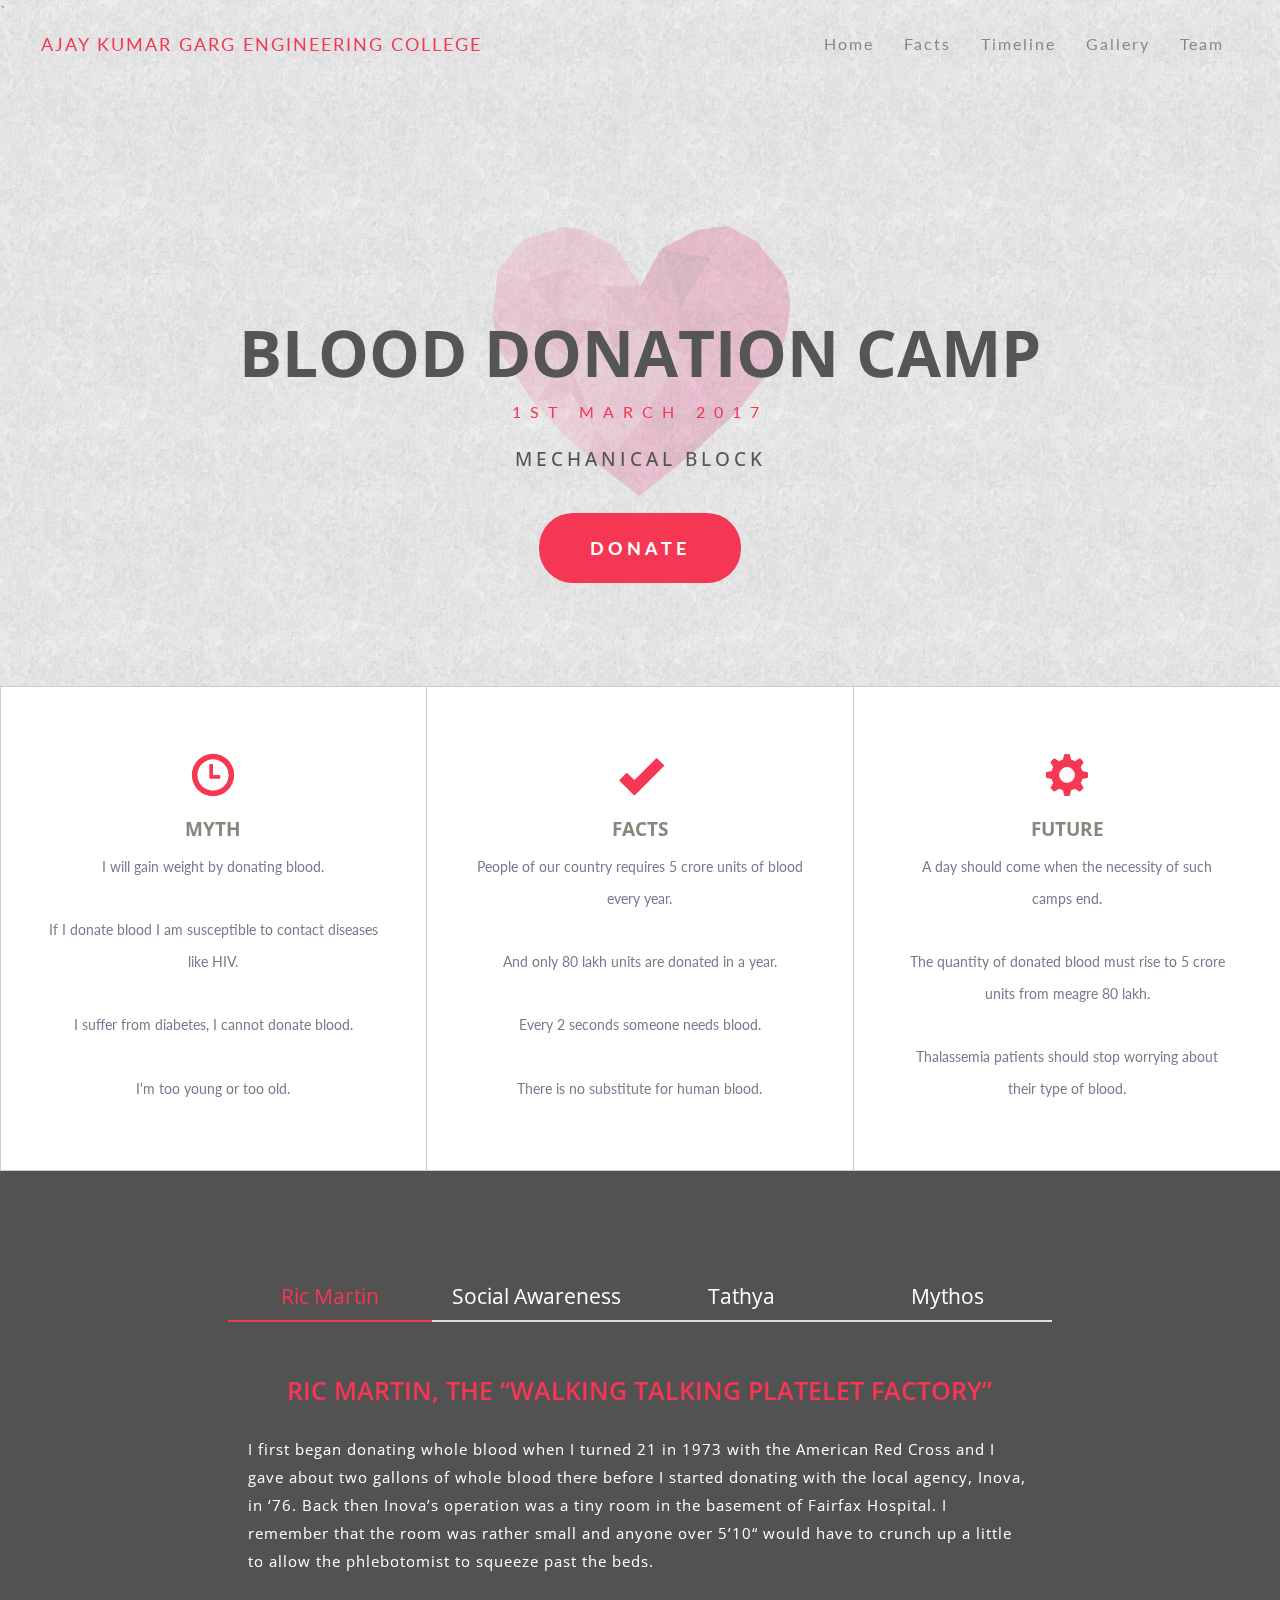
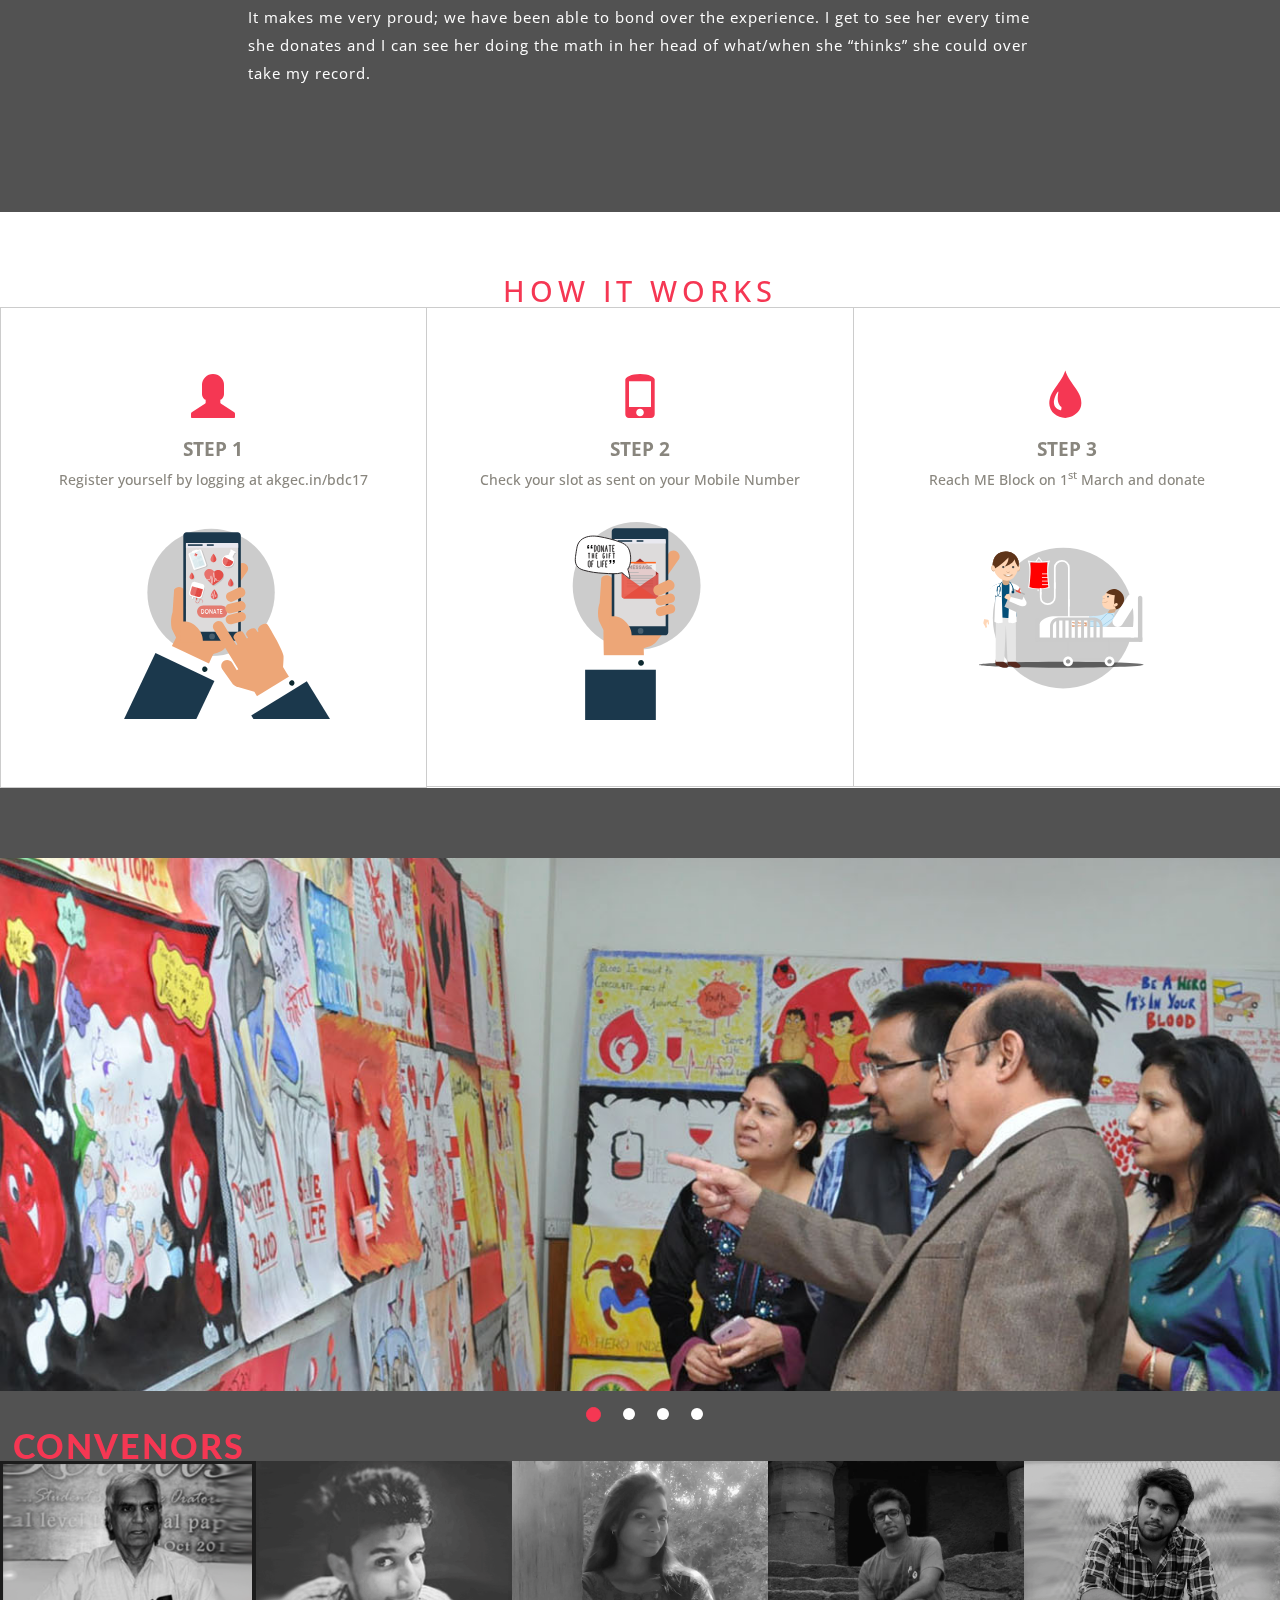
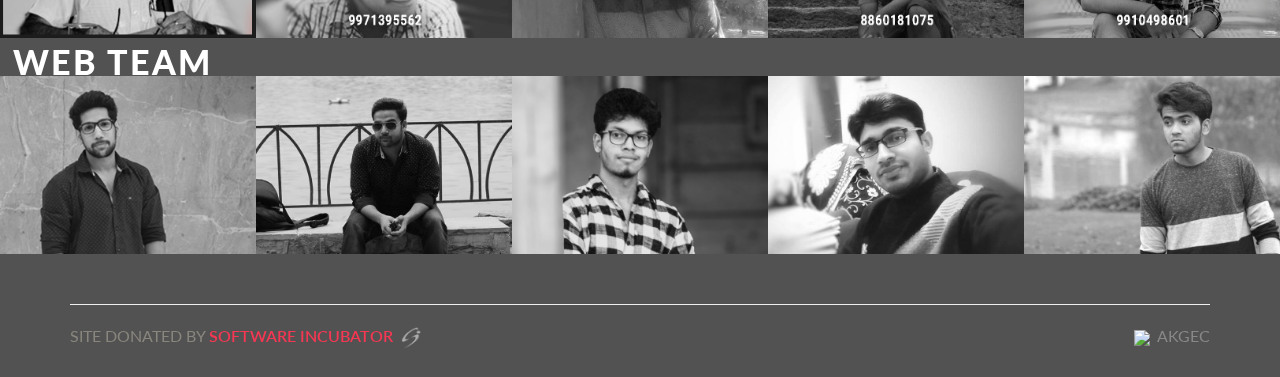
==== commit 075ebc02: "URL changed according to website" ====
--- a/index.html
+++ b/index.html
@@ -118,7 +118,7 @@
             $.ajax({
                 type: 'GET',
 
-                url: 'http://localhost/BDCayush/admin/checkexist.php',
+                url: 'http://www.akgec.in/bdc17/admin/checkexist.php',
                 data: {
                     sno: sno
                 },
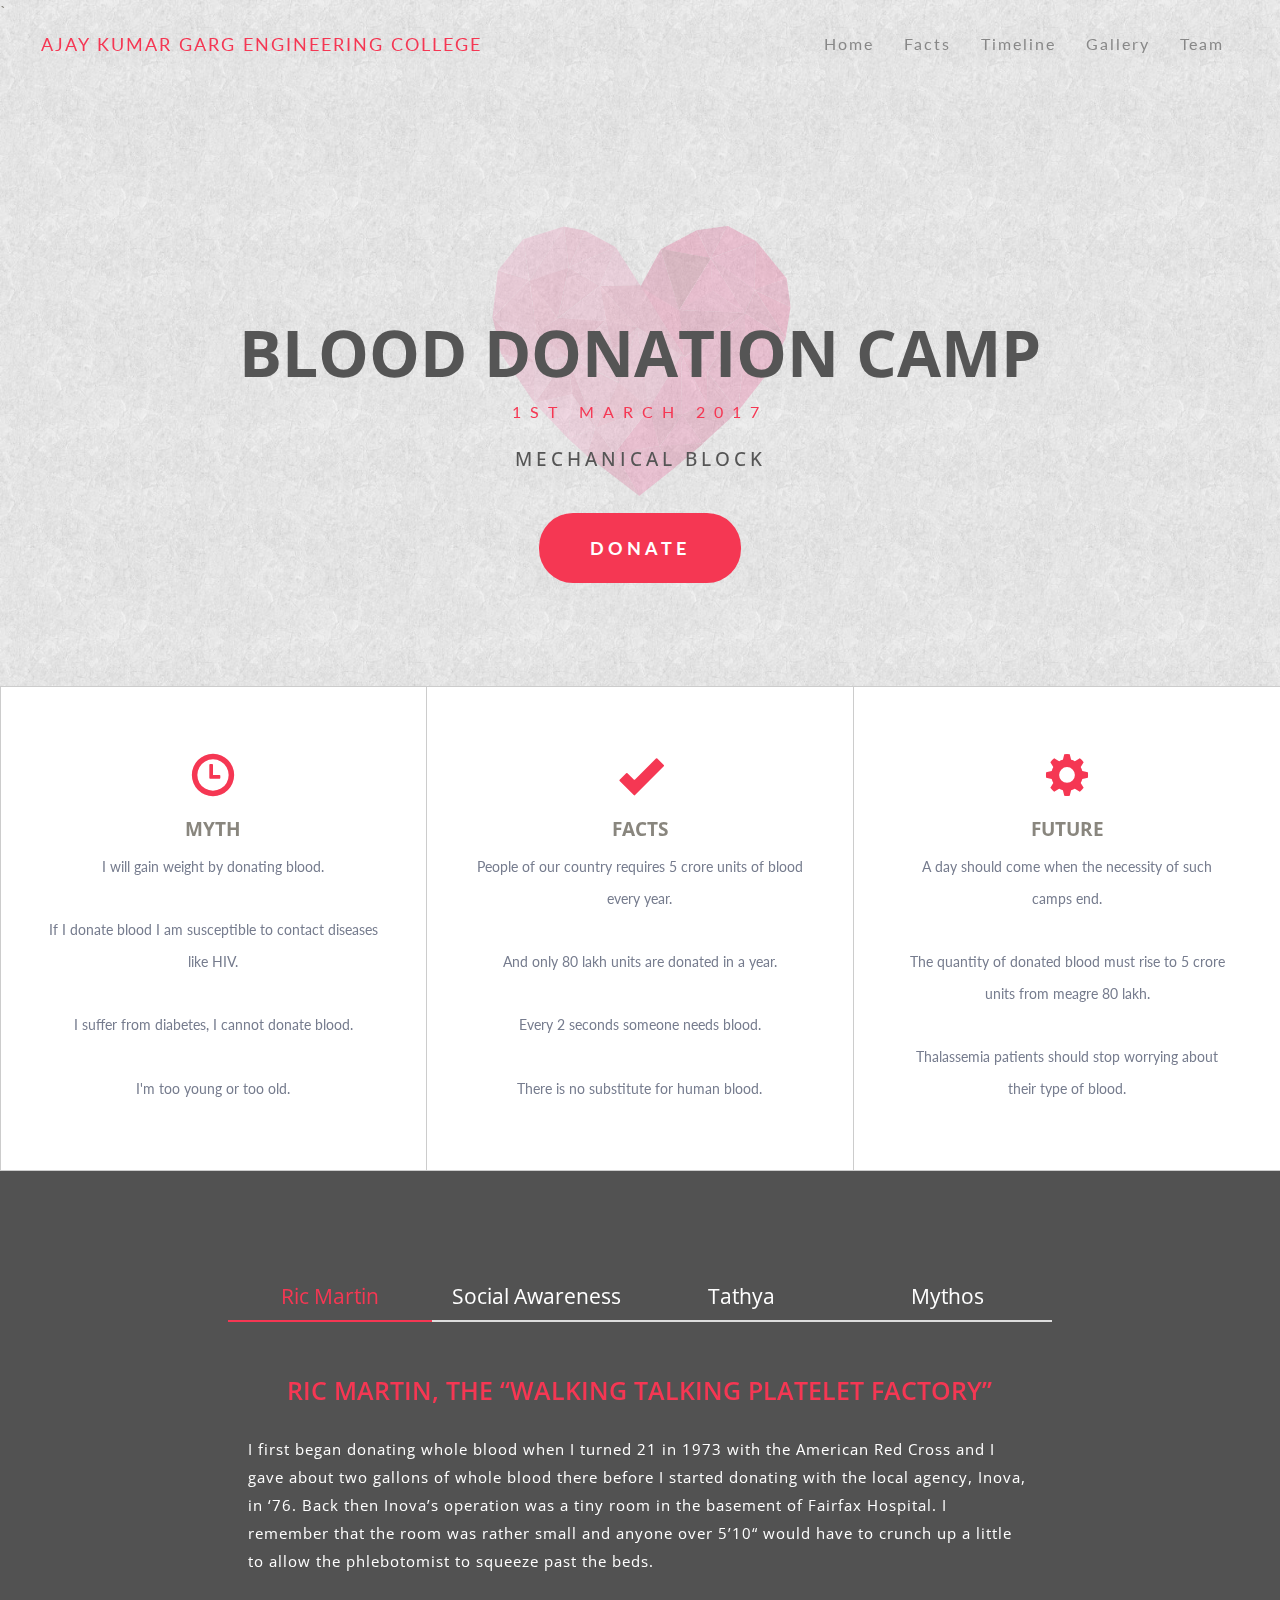
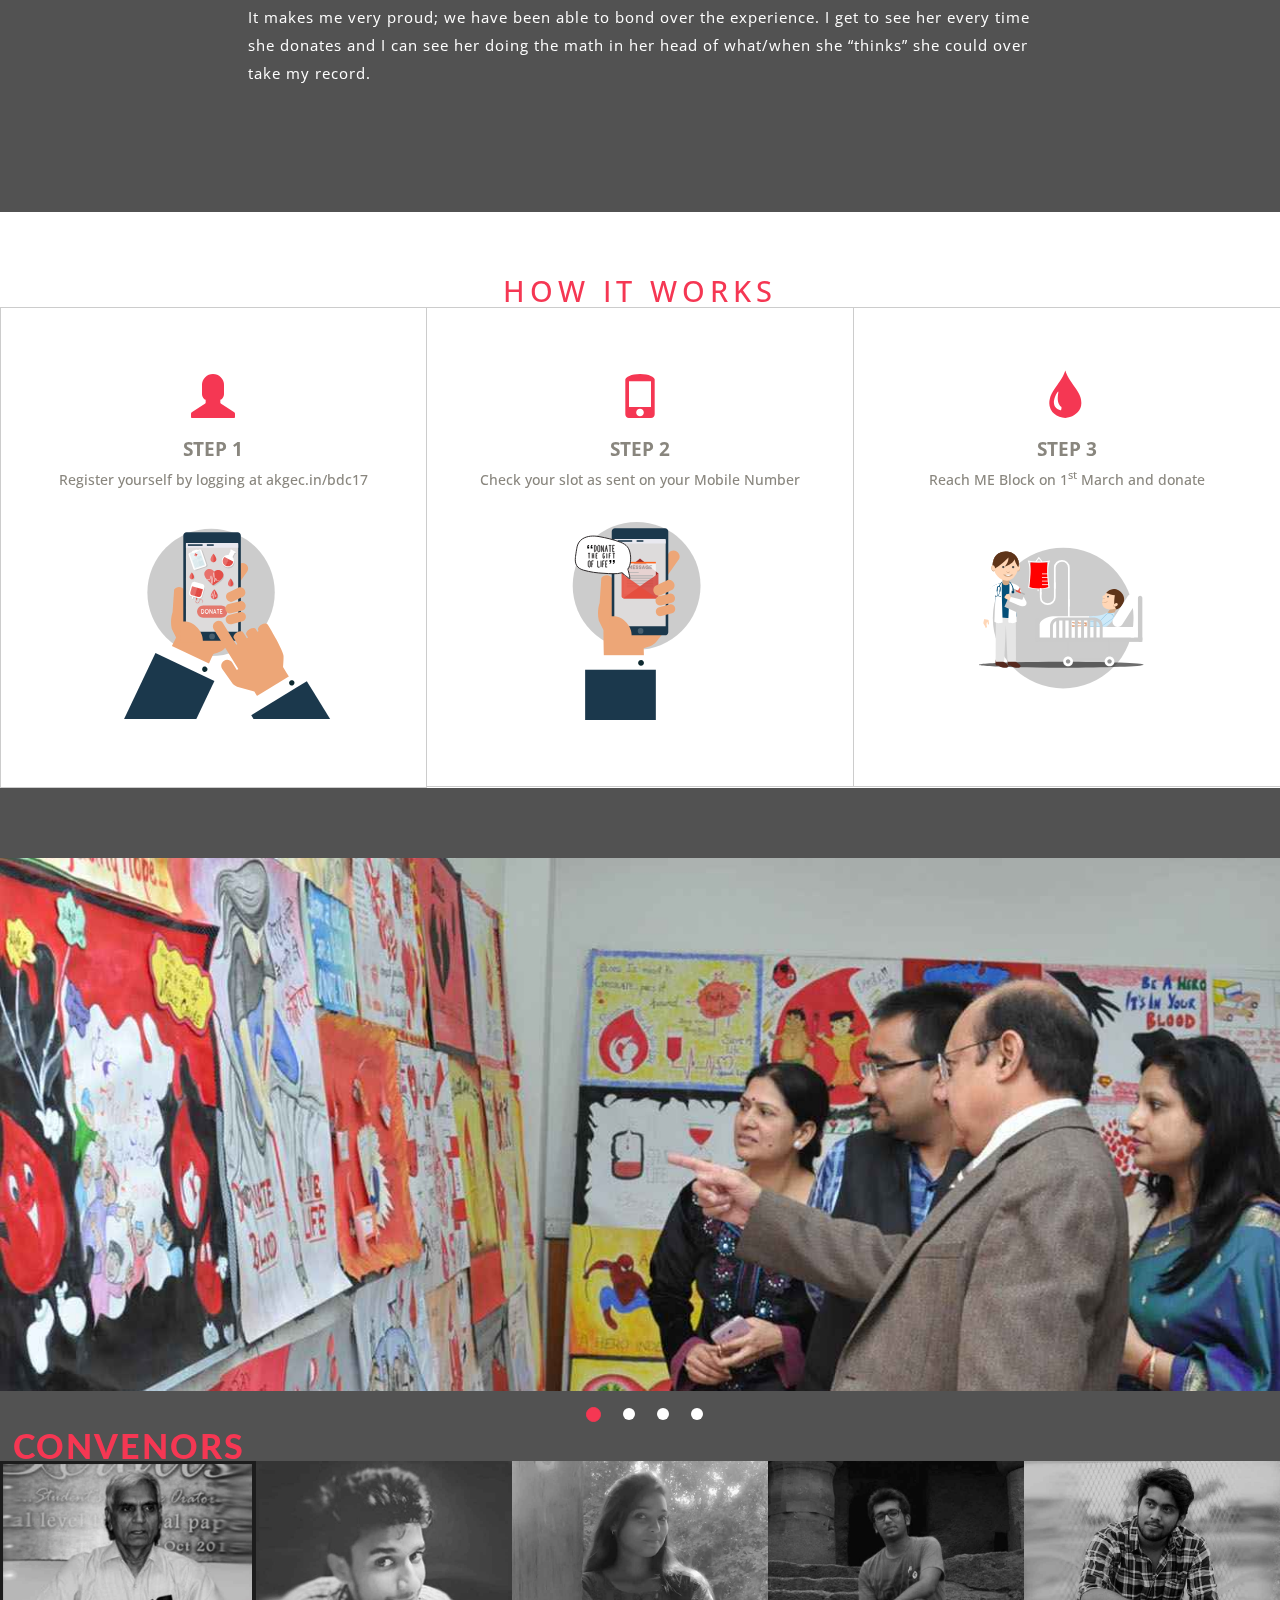
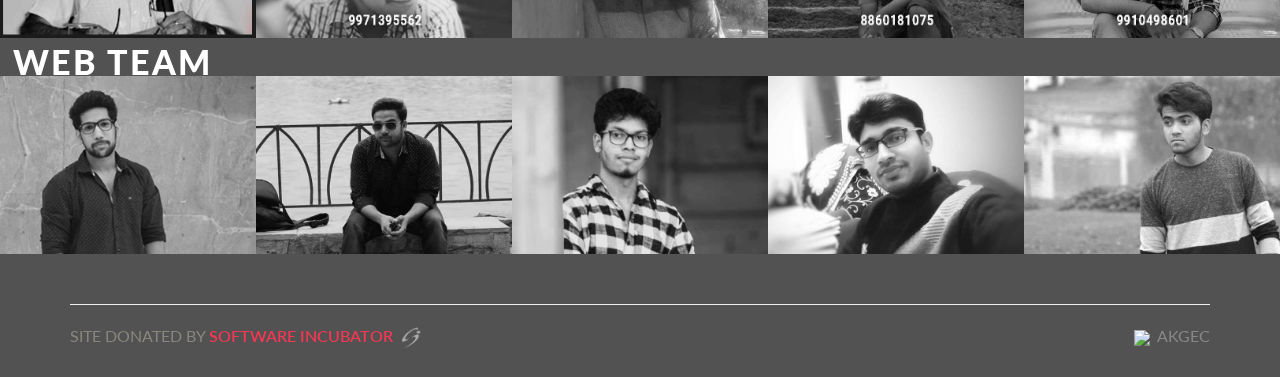
==== commit 1ac9a2cf: "PHP mailer added, mail after registration added with template, AJAX working for checking existing re" ====
--- a/index.html
+++ b/index.html
@@ -41,57 +41,28 @@
 	$("#student_name_error").hide();
 	$("#contact_email_error").hide();
 	$("#contact_no_error").hide();
-	
+	$("#contact_email_exist").hide();
+    $("#contact_phone_exist").hide();
+    $("#error_student_exist").hide();
 	var error_studentno = false;
 	var error_studentname = false;
 	var error_contactemail = false;
 	var error_contactno = false;
+    var error_email_exist = false;
+    var error_phone_exist = false;
+    var error_student_exist=false;
+    
    
-    //function to check existing records
-    /*function check_userrecord()
-       { 
-
-       	    var studentno = $('#student_no').val();
-       	    //$('#student_no').val("");
-            $('#student_name').val("");
-            $('#contact_email').val("");
-            $('#contact_no').val("");
-               
-       	    //alert(studentno);
-            $.ajax({
-          	type:"POST",
-          	url: "userrecord.php",
-          	data: "studentno="+studentno,
-          	datatype: "json",
-          	success: function(msg){
-          		//console.log(msg);
-          		var student =JSON.parse(msg);
-          		//$('#result').html(student.student_no_return);
-          		$('#recordsfound').html(student.recordsfound);
-               
-          		$('#student_no').val(student.student_no_return);
-                $('#student_name').val(student.student_name_return);
-                $('#contact_email').val(student.email_return);
-                $('#contact_no').val(student.contact_no_return);
-               }
-
-          });
-       } */
-
-
-       //function for sorting data
         function sortlist()
        { 
        		alert('Data Sorted as per the conditions');
             $.ajax({
           	type:"POST",
-          	url: "../admin/sort.php",
+          	url: "http://www.akgec.in/bdc17/admin/admin/sort.php",
           	datatype: "json",
           	success: function(msg){
-          		//console.log(msg);
           		var x =JSON.parse(msg);
           		$('#sortbutton').html(x.sorted);
-          		//$('#result').html(student.student_no_return);
           		
                }
 
@@ -106,49 +77,78 @@
 		var student_nopattern = new RegExp(/^(\d){7}[dD\-'\s']{0,1}$/);
 
 		if($("#student_no").val().length ==0){
+			$("#student_no_exist").html("");
 			$("#student_no_error").html("Enter student no");
 			$("#student_no_error").show();
 			error_studentno = true;
 		}
 		else if(student_nopattern.test($("#student_no").val())) {
-			$("#student_no_error").show();
-
-			 var sno = document.getElementById("student_no").value;
-
-            $.ajax({
-                type: 'GET',
-
-                url: 'http://www.akgec.in/bdc17/admin/checkexist.php',
-                data: {
-                    sno: sno
-                },
-                success: function(response) {
-
-                    if (response == "OK") {
-                        document.getElementById("student_no_error").innerHTML = "";
-                        document.getElementById("register-btn").disabled = false;
-                        error_studentno = false;
-                    } else {
-                        document.getElementById("student_no_error").innerHTML = "Student No. Already Exist";
-                        document.getElementById("register-btn").disabled = true;
-                       error_studentno = true;
-                    }
-                }
-
-            });
-
-		}
-		else{
+      $("#student_no_error").html("");
+     // $("#student_no_error").html("Enter student no");
+      $("#student_no_error").hide();
+
+		}
+		else{$("#student_no_exist").html("");
 			$("#student_no_error").html("Invalid student no");
 			$("#student_no_error").show();
 			error_studentno = true;
 		}
 
 
+		 var studentnocheck= $("#student_no").val();
+		 var exists3 = false;
+		 $.ajax({
+          	type:"POST",
+          	url: "http://www.akgec.in/bdc17/userstudentcheck.php",
+          	async: false,
+          	data: {
+          		studentnocheck: studentnocheck
+          	},
+          	datatype: "json",
+          	success: function(msg){
+          		//console.log(msg);
+          		var student =JSON.parse(msg);
+          		var studentnoreturn = student.no_return;
+          		if(studentnoreturn==2)
+                {
+                	console.log("Do not exist");   
+                }
+                else if(studentnoreturn==1)
+                	{ 
+                		console.log("exist");
+                		exists3 = true;    
+                	}
+               }
+
+          });
+
+		// console.log(exists);
+		if((exists3) &&($("#student_no").val().length ==0))
+		{
+			$("#student_no_error").html("");
+		 	$("#student_no_exist").hide();
+		 	$("#student_no_exist").html("Enter student no");
+		 	$("#student_no_exist").show();
+		 	error_studentno = true;
+		 }
+		 if(exists3)
+		{   $("#student_no_error").html("");
+			$("#student_no_exist").html("Student Number Already Exist");
+			$("#student_no_exist").show();
+			error_student_exist = true;
+		}
+		if(!exists3)
+			{   
+
+				$("#student_no_exist").html("");
+			$("#student_no_exist").hide();
+			error_student_exist = false;
+		}
+
+
 
            
 			}
-
 
 	//function for student name validation
 	function check_studentname()
@@ -172,13 +172,16 @@
 	}
 
 	//function for email validation
-	function check_studentemail(){
+	function check_studentemail()
+	{
+		//alert('dfghj');
 		var email_pattern = new RegExp(/^\w+([\.-]?\w+)*@\w+([\.-]?\w+)*(\.\w{2,3})+$/);
 		if($("#contact_email").val().length ==0){
 			$("#contact_email_error").html("Enter email id");
 			$("#contact_email_error").show();
 			error_contactemail = true;
 		}
+		
 		else if(email_pattern.test($("#contact_email").val())) {
 			$("#contact_email_error").hide();
 		}
@@ -186,40 +189,54 @@
 			$("#contact_email_error").html("Invalid Email Id");
 			$("#contact_email_error").show();
 			error_contactemail = true;
-		}
-
+		}		  
+		 var studentemail= $("#contact_email").val();
+		 var exists = false;
+		 $.ajax({
+          	type:"POST",
+          	url: "http://www.akgec.in/bdc17/useremailcheck.php",
+          	async: false,
+          	data: {
+          		studentemail: studentemail
+          	},
+          	datatype: "json",
+          	success: function(msg){
+          		//console.log(msg);
+          		var student =JSON.parse(msg);
+          		var studentemailreturn = student.email_return;
+          		if(studentemailreturn==2)
+                {
+                	console.log("Do not exist");   
+                }
+                else if(studentemailreturn==1)
+                	{ 
+                		console.log("exist");
+                		exists = true;    
+                	}
+               }
+
+          });
+
+		// console.log(exists);
+		if((exists) &&($("#contact_email").val().length ==0))
+		{
+		 	$("#contact_email_exist").hide();
+		 	$("#contact_email_error").html("Enter email id");
+		 	$("#contact_email_error").show();
+		 	error_contactemail = true;
+		 }
+		 if(exists)
+		{   $("#contact_email_exist").html("Email Already Exist");
+			$("#contact_email_exist").show();
+			error_email_exist = true;
+		}
+		if(!exists)
+			{   $("#contact_email_exist").html("");
+			$("#contact_email_exist").hide();
+			error_email_exist = false;
+		}
+    
 	}
-
-	//function check for existing student no.
-	/*function checkexist(){
-
-
-            var sno = document.getElementById("student_no").value;
-
-            $.ajax({
-                type: 'GET',
-
-                url: 'http://localhost/BDCayush/admin/checkexist.php',
-                data: {
-                    sno: sno
-                },
-                success: function(response) {
-
-                    if (response == "OK") {
-                        document.getElementById("student_no_error").innerHTML = "";
-                        document.getElementById("register-btn").disabled = false;
-                        return true;
-                    } else {
-                        document.getElementById("student_no_error").innerHTML = "Student No. Already Exist";
-                        document.getElementById("register-btn").disabled = true;
-                        return false;
-                    }
-                }
-
-            });
-
-        
-	}*/
 
 	//function for contact no validation
 	function check_contactno(){
@@ -237,15 +254,57 @@
 			$("#contact_no_error").show();
 			error_contactno = true;
 		}
+
+		var studentphone= $("#contact_no").val();
+		 var exists2 = false;
+		 $.ajax({
+          	type:"POST",
+          	url: "http://www.akgec.in/bdc17/userphonecheck.php",
+          	async: false,
+          	data: {
+          		studentphone: studentphone
+          	},
+          	datatype: "json",
+          	success: function(msg){
+          		//console.log(msg);
+          		var student =JSON.parse(msg);
+          		var studentphonereturn = student.phone_return;
+          		if(studentphonereturn==2)
+                {
+                	console.log("Do not exist");   
+                }
+                else if(studentphonereturn==1)
+                	{ 
+                		console.log("exist");
+                		exists2 = true;    
+                	}
+               }
+
+          });
+
+         	if((exists2) &&($("#contact_no").val().length ==0))
+		{
+		 	$("#contact_phone_exist").hide();
+		 	$("#contact_phone_error").html("Enter Phone No");
+		 	$("#contact_phone_error").show();
+		 	error_contactemail = true;
+		 }
+		 if(exists2)
+		{   $("#contact_phone_exist").html("Phone Already Exist");
+			$("#contact_phone_exist").show();
+			error_phone_exist = true;
+		}
+		if(!exists2)
+			{   $("#contact_phone_exist").html("");
+			$("#contact_phone_exist").hide();
+			error_phone_exist = false;
+		}
+
 	}
 
 	$("#student_no").focusout(function() 
 		{
 			check_studentno();
-			if(error_studentno==false)
-			{
-				check_userrecord();
-			}
 		});
 
 		
@@ -277,18 +336,26 @@
 
 	 function formsubmit()
         {
-           
+         
+        
+          
         error_studentno = false;
 	  	error_studentname = false;
 	  	error_contactemail = false;
 	  	error_contactno = false;
+        error_email_exist = false;
+        error_phone_exist = false;
+        
 
 		check_studentno();
 		check_studentname();
 		check_studentemail();
 		check_contactno();
-
-		if(error_studentno==false && error_studentname==false && error_contactemail==false && error_contactno==false){
+		
+		if(error_studentno==false && error_studentname==false && error_contactemail==false && error_contactno==false && error_email_exist == false && error_phone_exist == false&&error_student_exist==false){
+
+			document.getElementById('register-btn').style.display='none';
+       		document.getElementById('loader').src='images/Loading_icon.gif';  
 					
            var ajaxRequest;  
            var student_no = $('#student_no').val();
@@ -321,9 +388,8 @@
                  }
               }
            }
-                      ///////////////////////////////////////////////////yha POST lga kr dekho zara
          
-           ajaxRequest.open("GET", "registration.php" + queryString, true);
+           ajaxRequest.open("GET", "http://www.akgec.in/bdc17/registration.php" + queryString, true);
            ajaxRequest.send(null);
 
            ajaxRequest.onreadystatechange = function()
@@ -332,13 +398,14 @@
                  ajaxDisplay.innerHTML = ajaxRequest.responseText;
                 $('#registration_form').html(" ");
                 $('.modal-footer').html(" ");
-                // alert(ajaxRequest.responseText);
+                //location.reload();
+                window.setTimeout(function(){location.reload()},2000)
                }
              
            }
             else 
 		    {
-			//return false;
+			
      		}
 
        }
@@ -386,7 +453,14 @@
 
 </head>
 <body data-spy="scroll" data-target=".navbar" data-offset="50">
-								
+
+<script type="text/javascript">
+
+$(document).on('click',function(){
+	$('.collapse').collapse('hide');
+})
+
+</script>					
 	<div class="banner" id="home" >
 
 <!-- navbar	 -->
@@ -453,13 +527,14 @@
 				    
 				           
 							<form class="form-horizontal" id="registration_form">
-								<!--<div id="recordsfound" style="color:red;">Type In Your Student No:</div>-->
+                <!--<div id="recordsfound" style="color:red;">Type In Your Student No:</div>-->
 
 							 <div class="form-group text-left">
 							    <label class="control-label col-sm-4" for="student_no">Student Number:</label>
 							    <div class="col-sm-6"> 
-							      <input type="text" class="form-control" id="student_no" name="studentno" placeholder="Enter Student No." >
+							      <input type="text" class="form-control" id="student_no" name="studentno" placeholder="Enter Student No.">
 							    <span id="student_no_error"></span>
+							    <span id="student_no_exist"></span>
 							    </div>
 							    
 							  </div> 
@@ -500,7 +575,7 @@
 					  				<option value="Bn">B-</option>
 					  				<option value="Op">O+</option>
 					  				<option value="On">O-</option>
-					  				<option value="NA">Don't Know</option>
+                    <option value="NA">Don't Know</option>
 							 </select>
 							  </div>
 							</div>
@@ -523,6 +598,7 @@
 							    <div class="col-sm-6"> 
 							      <input type="email" class="form-control" id="contact_email" placeholder="Enter Email" name="email">
 							      <span id="contact_email_error"></span>	
+							      <span id="contact_email_exist"></span>	
 							    </div>
 							  </div>
 
@@ -531,6 +607,7 @@
 							    <div class="col-sm-6"> 
 							      <input type="number" class="form-control" id="contact_no" placeholder="Enter Contact No." name="contactno" maxlength="11">
 							    <span id="contact_no_error"></span>	
+							    <span id="contact_phone_exist"></span>	
 							    </div>
 							  </div> 
 							 
@@ -542,14 +619,16 @@
 								      <input type="radio" name="hosteller" value="0" id="student_hosteller">Day Scholar
 								    </label>
 							  	</div>
-				               						    </form>
-
+
+				               </form>
 				               <div class="text-center" id="successful" style="color:grey; font-size: 1.5em;">
-				               </div>
+                       </div>
 
 				     <!-- body end -->
 				             <div class="modal-footer text-center">
 				             	<div class="text-center">
+				             	<img id="loader">
+				             	<script type="text/javascript">document.getElementById(loader).style.display='none';</script>
 						          <input type="button" name="submit" onsubmit="checkexist();" class="btn" value="Register" id="register-btn" style="padding: 10px 30px 10px 30px !important; background-color: #f53753 !important;border-radius:0px;" ></input>
 						        </div>  
 						      </div>    
@@ -557,9 +636,7 @@
 						 </div>
 					 </div>
 				   </div>
-
-									<!-- Modal 2-->
-					
+				
 	</div>
 
 <!-- //banner -->	
@@ -725,9 +802,9 @@
 
 
  <!-- =========================== GALLERY ================================= -->
-<SECTION >	
+<SECTION>	
 			<div class="slider">
-					<div class="callbacks_container" id="gallery" style="padding-bottom:60px;">
+					<div class="callbacks_container"  id="gallery" style="padding-bottom:60px;">
 						<ul class="rslides" id="slider3">
 							<li>
 								<img src="images/director.jpg" alt="">
@@ -761,7 +838,7 @@
 		 <div class="content-in">
             <div class="port effect-1">
                 <div class="image-box">
-                   <img src="images/parashar.png" alt="" class="img-responsive">
+                   <img src="images/parashar.jpg" alt="" class="img-responsive">
                </div>
                 <div class="text-desc">
                     <p style="font-size:17px;font-weight:700;line-height: 24px !important;">V.K.<br>PARASHAR</p><br>
@@ -772,7 +849,7 @@
          <div class="content-in">
             <div class="port effect-1">
                 <div class="image-box">
-                   <img src="images/pranav.png" alt="" class="img-responsive">
+                   <img src="images/pranav.jpg" alt="" class="img-responsive">
                </div>
                 <div class="text-desc">
                     <p style="font-size:17px;font-weight:700;line-height: 24px !important;">PRANAV<br>CHAUDHARY</p><br>
@@ -783,7 +860,7 @@
          <div class="content-in">
             <div class="port effect-1">
                 <div class="image-box">
-                   <img src="images/madhvi.png" alt="" class="img-responsive">
+                   <img src="images/madhvi.jpg" alt="" class="img-responsive">
                </div>
                 <div class="text-desc">
                     <p style="font-size:17px;font-weight:700;line-height: 24px !important;">MADHVI<br>SHUKLA</p><br>
@@ -794,7 +871,7 @@
          <div class="content-in">
             <div class="port effect-1">
                 <div class="image-box">
-                   <img src="images/harshit.png" alt="" class="img-responsive">
+                   <img src="images/harshit.jpg" alt="" class="img-responsive">
                </div>
                 <div class="text-desc">
                     <p style="font-size:17px;font-weight:700;line-height: 24px !important;">HARSHIT<br>AGGARWAL</p><br>
@@ -805,7 +882,7 @@
          <div class="content-in">
             <div class="port effect-1">
                 <div class="image-box">
-                   <img src="images/atishay.png" alt="" class="img-responsive">
+                   <img src="images/atishay.jpg" alt="" class="img-responsive">
                </div>
                 <div class="text-desc">
                     <p style="font-size:17px;font-weight:700;line-height: 24px !important;">ATISHAY YADAV<br></p><br>
@@ -823,7 +900,7 @@
    		   <div class="content-in">
             <div class="port effect-1">
                 <div class="image-box">
-                   <img src="images/kunal.png" alt="" class="img-responsive">
+                   <img src="images/kunal.jpg" alt="" class="img-responsive">
                </div>
                 <div class="text-desc">
                     <p style="font-size:17px;font-weight:700;line-height: 24px !important;">KUNAL<br>CHAUDHARY</p><br>
@@ -834,7 +911,7 @@
 		 <div class="content-in">
             <div class="port effect-1">
                 <div class="image-box">
-                   <img src="images/akash.png" alt="" class="img-responsive">
+                   <img src="images/akash.jpg" alt="" class="img-responsive">
                </div>
                 <div class="text-desc">
                     <p style="font-size:17px;font-weight:700;line-height: 24px !important;">AKASH<br>KOOL</p><br>
